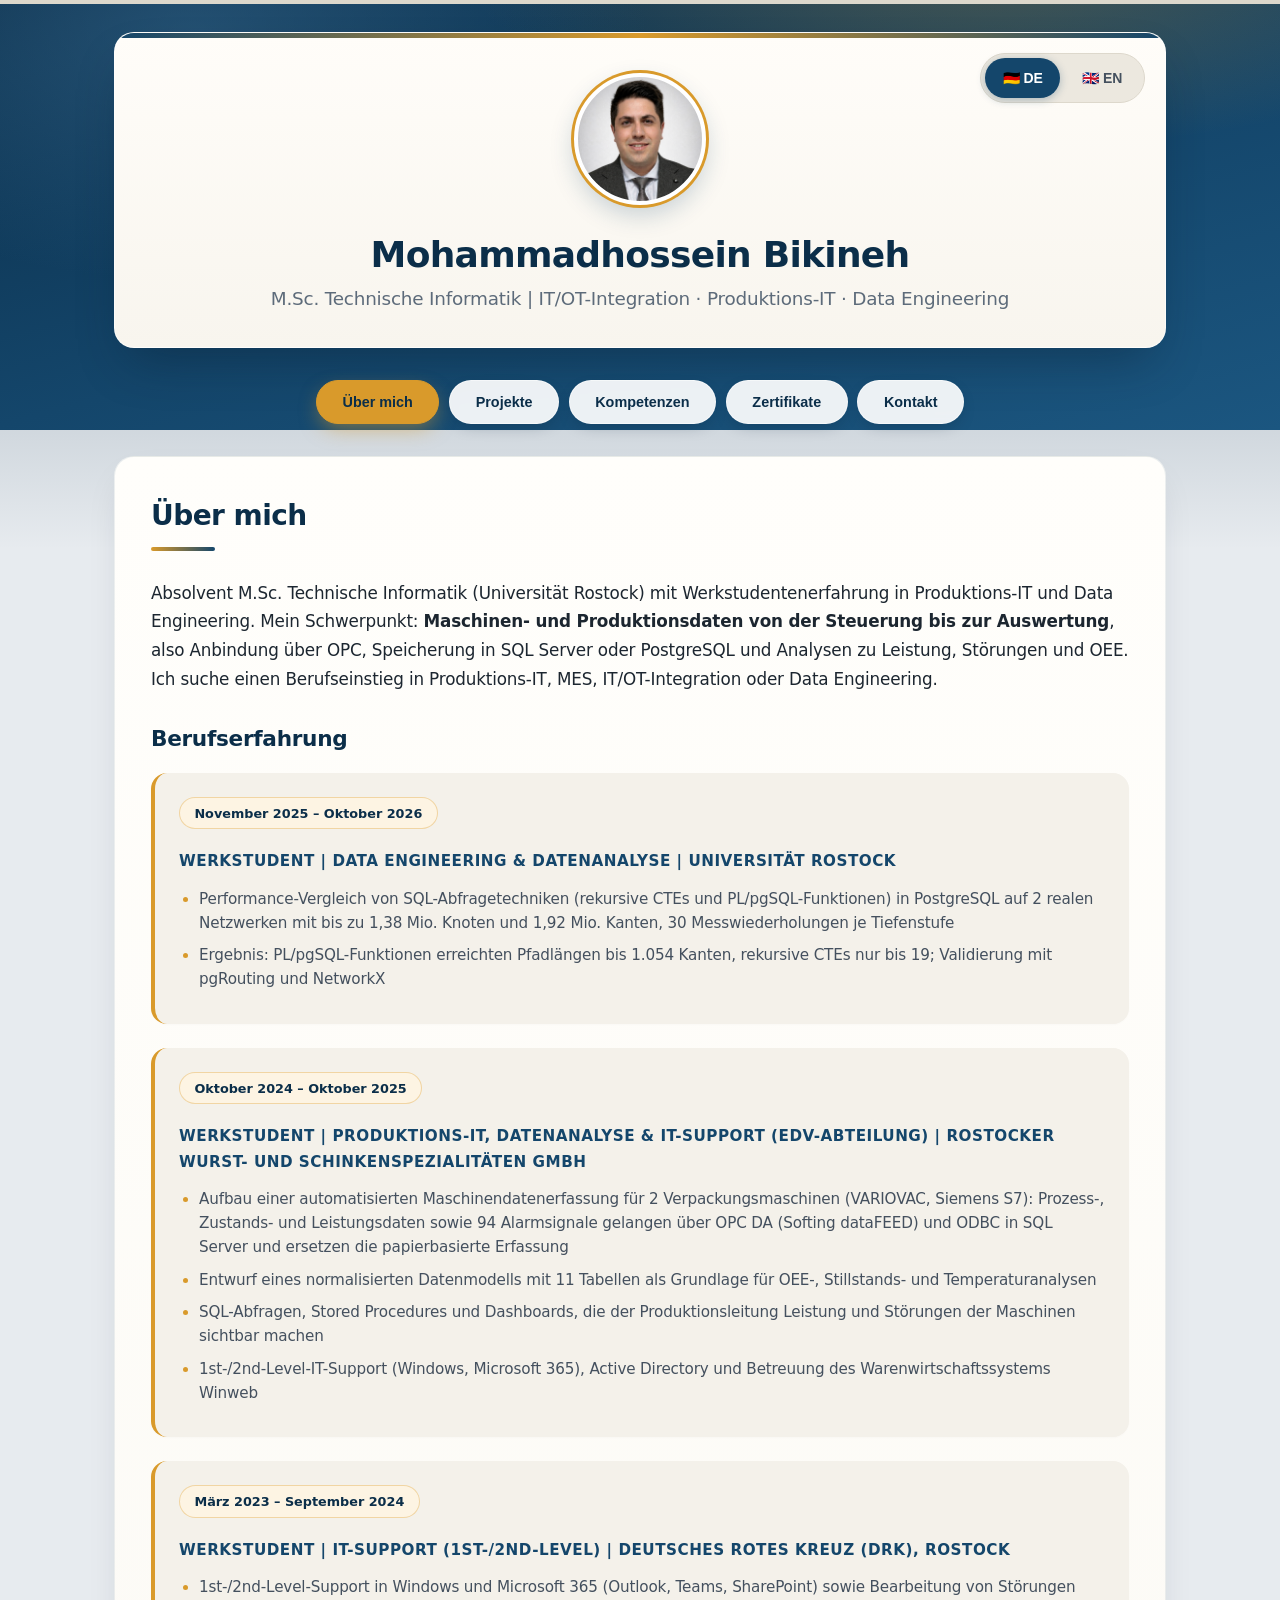
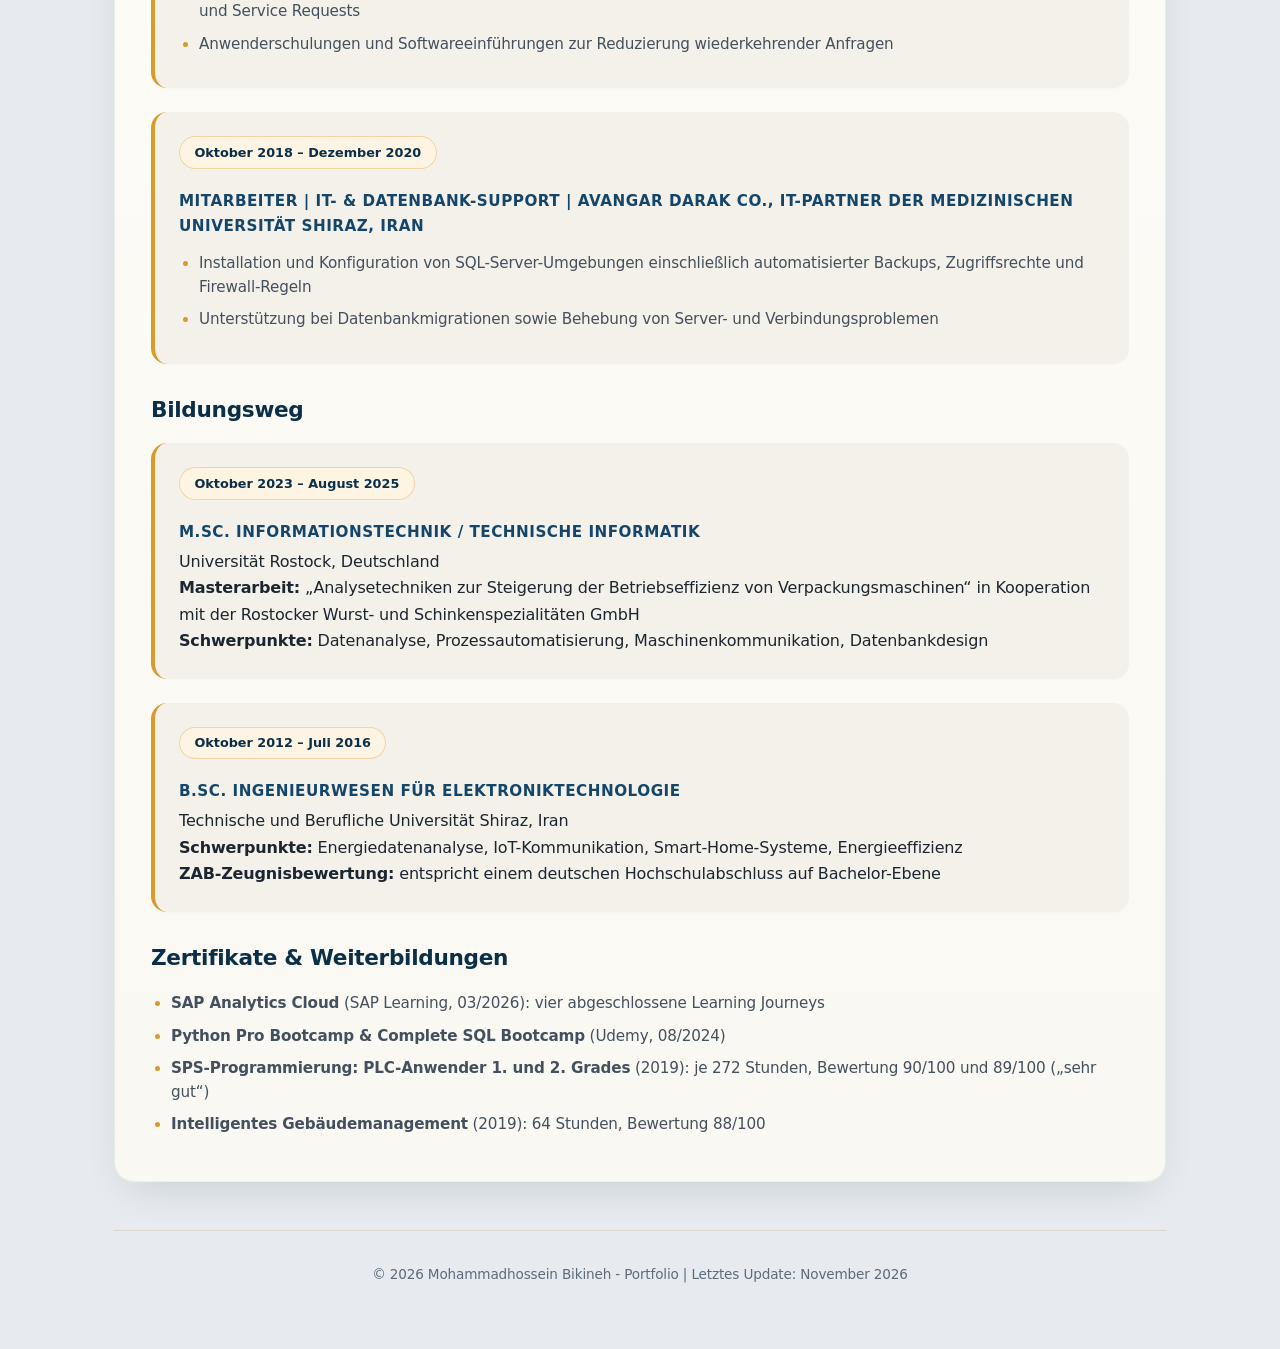
==== index.html @ f6f4d641 "Portfolio aktualisiert: an Lebenslauf und Zeugnisse angeglichen - Berufserfahrung: Werkstudent-Titel" ====
<!DOCTYPE html>
<html lang="de">
<head>
    <meta charset="UTF-8">
    <meta name="viewport" content="width=device-width, initial-scale=1.0">
    <meta name="description" content="Portfolio von Mohammadhossein Bikineh: M.Sc. Technische Informatik, IT/OT-Integration, Produktions-IT und Data Engineering">
    <title>Mohammadhossein Bikineh - Portfolio</title>
    <link rel="icon" type="image/x-icon" href="data:image/svg+xml,<svg xmlns='http://www.w3.org/2000/svg' viewBox='0 0 100 100'><text y='.9em' font-size='90'>💼</text></svg>">
    <link rel="stylesheet" href="style.css">
</head>
<body>
    <div class="progress-container">
        <div class="progress-bar" id="progressBar"></div>
    </div>

    <button class="scroll-to-top" onclick="scrollToTop()" aria-label="Nach oben scrollen">↑</button>

    <div class="container">
        <div id="header-placeholder"></div>

        <button class="menu-toggle"
            onclick="toggleMenu()"
            aria-expanded="false"
            aria-controls="tabsMenu">
            ☰ Menü
        </button>

        <nav class="tabs" id="tabsMenu" role="tablist">
            <button class="tab-button active" onclick="showTab('about', event)" id="tab-about" role="tab" aria-selected="true" aria-controls="about">Über mich</button>
            <button class="tab-button" onclick="showTab('projects', event)" id="tab-projects" role="tab" aria-selected="false" aria-controls="projects">Projekte</button>
            <button class="tab-button" onclick="showTab('skills', event)" id="tab-skills" role="tab" aria-selected="false" aria-controls="skills">Kompetenzen</button>
            <button class="tab-button" onclick="showTab('docku', event)" id="tab-docku" role="tab" aria-selected="false" aria-controls="docku">Zertifikate</button>
            <button class="tab-button" onclick="showTab('contact', event)" id="tab-contact" role="tab" aria-selected="false" aria-controls="contact">Kontakt</button>
        </nav>

        <main>
            <section id="about" class="tab-content active" role="tabpanel" aria-labelledby="tab-about">
                <h2 id="about-title">Über mich</h2>
                <p style="font-size: 1.05em; line-height: 1.7; margin-bottom: 25px;" id="about-intro">Absolvent M.Sc. Technische Informatik (Universität Rostock) mit Werkstudentenerfahrung in Produktions-IT und Data Engineering. Mein Schwerpunkt: <strong>Maschinen- und Produktionsdaten von der Steuerung bis zur Auswertung</strong>, also Anbindung über OPC, Speicherung in SQL Server oder PostgreSQL und Analysen zu Leistung, Störungen und OEE. Ich suche einen Berufseinstieg in Produktions-IT, MES, IT/OT-Integration oder Data Engineering.</p>

                <h3 id="exp-title">Berufserfahrung</h3>
                <div class="experience-item">
                    <div class="date" id="job1-date">November 2025 – Oktober 2026</div>
                    <div class="company" id="job1-title">Werkstudent | Data Engineering & Datenanalyse | Universität Rostock</div>
                    <ul id="job1-list"><li>Performance-Vergleich von SQL-Abfragetechniken (rekursive CTEs und PL/pgSQL-Funktionen) in PostgreSQL auf 2 realen Netzwerken mit bis zu 1,38 Mio. Knoten und 1,92 Mio. Kanten, 30 Messwiederholungen je Tiefenstufe</li><li>Ergebnis: PL/pgSQL-Funktionen erreichten Pfadlängen bis 1.054 Kanten, rekursive CTEs nur bis 19; Validierung mit pgRouting und NetworkX</li></ul>
                </div>
                <div class="experience-item">
                    <div class="date" id="job2-date">Oktober 2024 – Oktober 2025</div>
                    <div class="company" id="job2-title">Werkstudent | Produktions-IT, Datenanalyse & IT-Support (EDV-Abteilung) | Rostocker Wurst- und Schinkenspezialitäten GmbH</div>
                    <ul id="job2-list"><li>Aufbau einer automatisierten Maschinendatenerfassung für 2 Verpackungsmaschinen (VARIOVAC, Siemens S7): Prozess-, Zustands- und Leistungsdaten sowie 94 Alarmsignale gelangen über OPC DA (Softing dataFEED) und ODBC in SQL Server und ersetzen die papierbasierte Erfassung</li><li>Entwurf eines normalisierten Datenmodells mit 11 Tabellen als Grundlage für OEE-, Stillstands- und Temperaturanalysen</li><li>SQL-Abfragen, Stored Procedures und Dashboards, die der Produktionsleitung Leistung und Störungen der Maschinen sichtbar machen</li><li>1st-/2nd-Level-IT-Support (Windows, Microsoft 365), Active Directory und Betreuung des Warenwirtschaftssystems Winweb</li></ul>
                </div>
                <div class="experience-item">
                    <div class="date" id="job3-date">März 2023 – September 2024</div>
                    <div class="company" id="job3-title">Werkstudent | IT-Support (1st-/2nd-Level) | Deutsches Rotes Kreuz (DRK), Rostock</div>
                    <ul id="job3-list"><li>1st-/2nd-Level-Support in Windows und Microsoft 365 (Outlook, Teams, SharePoint) sowie Bearbeitung von Störungen und Service Requests</li><li>Anwenderschulungen und Softwareeinführungen zur Reduzierung wiederkehrender Anfragen</li></ul>
                </div>
                <div class="experience-item">
                    <div class="date" id="job4-date">Oktober 2018 – Dezember 2020</div>
                    <div class="company" id="job4-title">Mitarbeiter | IT- & Datenbank-Support | Avangar Darak Co., IT-Partner der Medizinischen Universität Shiraz, Iran</div>
                    <ul id="job4-list"><li>Installation und Konfiguration von SQL-Server-Umgebungen einschließlich automatisierter Backups, Zugriffsrechte und Firewall-Regeln</li><li>Unterstützung bei Datenbankmigrationen sowie Behebung von Server- und Verbindungsproblemen</li></ul>
                </div>

                <h3 id="edu-title">Bildungsweg</h3>
                <div class="education-item">
                    <div class="date" id="edu1-date">Oktober 2023 – August 2025</div>
                    <div class="company" id="edu1-title">M.Sc. Informationstechnik / Technische Informatik</div>
                    <p id="edu1-location">Universität Rostock, Deutschland</p>
                    <p id="edu1-focus"><strong>Masterarbeit:</strong> „Analysetechniken zur Steigerung der Betriebseffizienz von Verpackungsmaschinen“ in Kooperation mit der Rostocker Wurst- und Schinkenspezialitäten GmbH<br><strong>Schwerpunkte:</strong> Datenanalyse, Prozessautomatisierung, Maschinenkommunikation, Datenbankdesign</p>
                </div>
                <div class="education-item">
                    <div class="date" id="edu2-date">Oktober 2012 – Juli 2016</div>
                    <div class="company" id="edu2-title">B.Sc. Ingenieurwesen für Elektroniktechnologie</div>
                    <p id="edu2-location">Technische und Berufliche Universität Shiraz, Iran</p>
                    <p id="edu2-focus"><strong>Schwerpunkte:</strong> Energiedatenanalyse, IoT-Kommunikation, Smart-Home-Systeme, Energieeffizienz<br><strong>ZAB-Zeugnisbewertung:</strong> entspricht einem deutschen Hochschulabschluss auf Bachelor-Ebene</p>
                </div>

                <h3 id="cert-title">Zertifikate & Weiterbildungen</h3>
                <ul id="cert-list"><li><strong>SAP Analytics Cloud</strong> (SAP Learning, 03/2026): vier abgeschlossene Learning Journeys</li><li><strong>Python Pro Bootcamp & Complete SQL Bootcamp</strong> (Udemy, 08/2024)</li><li><strong>SPS-Programmierung: PLC-Anwender 1. und 2. Grades</strong> (2019): je 272 Stunden, Bewertung 90/100 und 89/100 („sehr gut“)</li><li><strong>Intelligentes Gebäudemanagement</strong> (2019): 64 Stunden, Bewertung 88/100</li></ul>
            </section>

            <section id="projects" class="tab-content" role="tabpanel" aria-labelledby="tab-projects">
                <h2 id="projects-title">Projekte</h2>

                <div class="project-card">
                    <h3 id="proj1-title">Masterarbeit: Analyse-Software für Verpackungsmaschinen</h3>
                    <p id="proj1-partner"><strong>Kooperationspartner:</strong> Rostocker Wurst- und Schinkenspezialitäten GmbH</p>
                    <p style="margin-top: 15px;" id="proj1-desc">Durchgängige Lösung von der Maschine bis zur Auswertung: Maschinendaten aus Siemens-S7-Steuerungen werden automatisch erfasst, gespeichert und in einer Webanwendung ausgewertet.</p>
                    <ul style="margin-top: 15px;" id="proj1-list"><li>Erfassung von 2 Verpackungsmaschinen über OPC DA (Softing dataFEED OPC Suite) und ODBC in SQL Server; Datenmodell mit 11 Tabellen</li><li>Webanwendung (ASP.NET Core, Entity Framework Core) mit 9 Auswertungsansichten für Leistung, Temperatur, Alarme, Zustände, Störungen und Planung; im Werk produktiv genutzt</li><li>Leistungsermittlung aus SPS-Zählerständen und Häufigkeitsanalyse der Alarm- und Störungsmeldungen</li><li>Stückweise Regression der Temperaturverläufe und Fehlerwahrscheinlichkeitsmodell mit 5 Einflussfaktoren; daraus 4 Empfehlungen, u. a. Migration von OPC DA auf OPC UA</li><li>Technologien: Siemens S7, OPC DA, ODBC, SQL Server, C#, ASP.NET Core, Docker</li></ul>
                    <a href="https://drive.google.com/file/d/1zPazGEJl9pyEbR-EI68I0HswA4bzsf3S/view?usp=sharing" target="_blank" rel="noopener" class="project-link" id="proj1-link">📄 Masterarbeit ansehen</a>
                    <a href="https://github.com/Bikineh-Projekts/Maschinen" target="_blank" rel="noopener" class="project-link" id="proj1-link2">💻 GitHub Repository</a>
                    <a href="https://maschinen.onrender.com" target="_blank" rel="noopener" class="project-link" id="proj1-link3">🌐 Live Demo</a>
                </div>

                <div class="project-card">
                    <h3 id="proj-market-title">Market Data Pipeline & Dashboard</h3>
                    <p style="margin-top: 10px;" id="proj-market-desc">Automatisierte Datenpipeline für Finanzmarktdaten: von drei REST-APIs über PostgreSQL bis zu Dashboard und Power BI, mit Tests und geplanten Läufen.</p>
                    <ul style="margin-top: 15px;" id="proj-market-list"><li>Python-ETL für 3 REST-APIs (Finnhub, Alpha Vantage, Twelve Data): Kurse, Fundamentaldaten und 4 technische Indikatoren</li><li>PostgreSQL mit DIM-/FACT-/LOG-Datenmodell, idempotenten Upserts und 17 BI-Views; Power-BI-Measures (DAX)</li><li>Automatisierung mit GitHub Actions: ETL alle 30 Minuten während der US-Handelszeit plus nächtlicher Volllauf, wöchentliches Backup, monatliche Wartung</li><li>CI mit automatisierten Tests (pytest); Web-Dashboard mit Pipeline-Monitoring, Bereitstellung mit Docker</li><li>Technologien: Python, PostgreSQL, SQL, REST-APIs, GitHub Actions, Docker, Power BI</li></ul>
                    <a href="https://github.com/Bikineh-Projekts/market_pipeline-Aktiv" target="_blank" rel="noopener" class="project-link" id="proj-market-github">💻 GitHub Repository</a>
                </div>

                <div class="project-card">
                    <h3 id="proj-graph-title">Shortest-Path-Analyse in Graphen (PostgreSQL)</h3>
                    <p id="proj-graph-desc">Vergleich von SQL-Ansätzen für kürzeste Pfade in großen realen Netzwerken, mit Fokus auf Performance und Skalierbarkeit.</p>
                    <ul style="margin-top: 15px;" id="proj-graph-list"><li>Datensätze: Gnutella-P2P-Netz (6.301 Knoten, 20.777 Kanten) und Straßennetz Texas (1,38 Mio. Knoten, 1,92 Mio. Kanten)</li><li>BFS, DFS und Bidirectional BFS als rekursive CTEs und als PL/pgSQL-Funktionen, 30 Messwiederholungen je Tiefenstufe</li><li>Ergebnis: CTEs sind bei Pfaden unter 5 Kanten schneller, PL/pgSQL-Funktionen skalieren bis 1.054 Kanten, CTEs nur bis 19</li><li>Optimierung durch Indexierung, Adjazenzlisten und PostgreSQL-Konfiguration; Validierung mit pgRouting und NetworkX</li></ul>
                    <a href="https://drive.google.com/file/d/1un1coiAS_82-Wfou5ntCf7Vi5YGE7xXF/view?usp=sharing" target="_blank" rel="noopener" class="project-link" id="proj-graph-link1">📄 Projektbericht ansehen</a>
                    <a href="https://github.com/Bikineh-Projekts/graphsql" target="_blank" rel="noopener" class="project-link" id="proj-graph-link2">💻 GitHub Repository</a>
                </div>

                <div class="project-card">
                    <h3 id="proj4-title">Microsoft 365, Azure & DevOps</h3>
                    <p id="proj4-desc">Administration einer Microsoft-365-Testumgebung (Business Standard, Entra ID P1) sowie CI/CD-Pipeline für eine .NET-Anwendung auf Microsoft Azure.</p>
                    <ul style="margin-top: 15px;" id="proj4-list"><li>Benutzeranlage, Lizenzverwaltung und Rollenkonzept (Least Privilege) in Microsoft 365</li><li>Multi-Faktor-Authentifizierung, Kontosperrung und Offboarding-Prozesse</li><li>Exchange Online: freigegebene Postfächer, Gruppen, Abwesenheitsnotizen und Weiterleitungen</li><li>CI/CD mit Azure DevOps, Docker und Azure Container Apps für das .NET-Projekt „Maschinen“</li></ul>
                    <a href="https://drive.google.com/file/d/1ILyAC1vKqlSgPbrPonMSdryeAYAclz9P/view?usp=drive_open" target="_blank" rel="noopener" class="project-link">📄 Modul 1: Sicherheit & MFA (PDF)</a>
                    <a href="https://drive.google.com/file/d/1n_89GwKypf6qHycb_MNFIdBsYJHRN5VA/view" target="_blank" rel="noopener" class="project-link">📄 Modul 2: Benutzeranlage & Kennwortreset (PDF)</a>
                    <a href="https://drive.google.com/file/d/194wrOJuB2_FyaYvn5F35luBUvE0mfZZ6/view" target="_blank" rel="noopener" class="project-link">📄 Modul 3: Benutzer- & Lizenzverwaltung (PDF)</a>
                    <a href="https://drive.google.com/file/d/1Fk78nUW6ehT1Qo3F62R-lHHo4fKTVamd/view" target="_blank" rel="noopener" class="project-link">📄 Modul 4: Exchange Online (PDF)</a>
                    <a href="https://drive.google.com/file/d/1ZKMVS3x_FH0HAXA49upNzpz1xIlKl5Gu/view" target="_blank" rel="noopener" class="project-link">📄 Modul 5: DevOps-Projektdokumentation (PDF)</a>
                </div>

                <div class="cta-section">
                    <h3 style="color: white; margin-bottom: 15px;" id="more-projects">Weitere Unterlagen auf Anfrage</h3>
                    <p id="more-projects-desc">Gerne stelle ich Ihnen detaillierte Projektdokumentationen und Code-Beispiele zur Verfügung.</p>
                </div>
            </section>

            <section id="skills" class="tab-content" role="tabpanel" aria-labelledby="tab-skills">
                <h2 id="skills-title">Technische Kompetenzen</h2>

                <div class="skills-grid">
                    <div class="skill-category">
                        <h4 id="skills-ot">🏭 Maschinenanbindung (OT)</h4>
                        <ul id="skills-ot-list"><li>Siemens S7</li><li>OPC DA (OPC UA: Grundlagen)</li><li>Softing dataFEED OPC Suite</li><li>ODBC</li><li>Maschinen- und Betriebsdatenerfassung (MDE/BDE)</li><li>SPS-Programmierung, TIA Portal (Grundlagen)</li></ul>
                    </div>
                    <div class="skill-category">
                        <h4 id="skills-db">🗄️ Datenbanken & Daten</h4>
                        <ul id="skills-db-list"><li>SQL Server (T-SQL, Stored Procedures, SSDT)</li><li>PostgreSQL (PL/pgSQL, Indexierung)</li><li>Relationale Datenmodellierung (DIM/FACT/LOG)</li><li>Python (pandas), ETL</li><li>Dashboards, Power BI, OEE-Analyse</li></ul>
                    </div>
                    <div class="skill-category">
                        <h4 id="skills-dev">💻 Entwicklung & DevOps</h4>
                        <ul id="skills-dev-list"><li>C#, ASP.NET Core MVC (.NET 8)</li><li>Entity Framework Core</li><li>Docker</li><li>Git, GitHub Actions</li><li>Azure DevOps (Grundlagen)</li></ul>
                    </div>
                    <div class="skill-category">
                        <h4 id="skills-it">🖥️ IT-Betrieb</h4>
                        <ul id="skills-it-list"><li>Windows 10/11</li><li>Active Directory</li><li>Microsoft 365, Entra ID, Exchange Online</li><li>ERP-Betreuung (Winweb)</li><li>1st-/2nd-Level-Support</li></ul>
                    </div>
                </div>

                <h3 style="margin-top: 40px;" id="lang-skills">Sprachkenntnisse</h3>
                <div class="skills-grid">
                    <div class="skill-category">
                        <h4 id="lang-de-title">🇩🇪 Deutsch</h4>
                        <p id="lang-de-level">Verhandlungssicher (C1)</p>
                    </div>
                    <div class="skill-category">
                        <h4 id="lang-en-title">🇬🇧 Englisch</h4>
                        <p id="lang-en-level">Gute Kenntnisse (B2)</p>
                    </div>
                    <div class="skill-category">
                        <h4 id="lang-fa-title">🌐 Persisch</h4>
                        <p id="lang-fa-level">Muttersprache</p>
                    </div>
                </div>
            </section>

            <section id="docku" class="tab-content" role="tabpanel" aria-labelledby="tab-docku">
                <h2 id="docku-title">
                    Berufliche Nachweise & Abschlussdokumente / 
                    Certificates & Academic Records
                </h2>

                <p class="certificate-desc" style="margin-bottom: 25px;">
                    Diese Sammlung umfasst meine offiziellen akademischen Abschlussunterlagen sowie 
                    qualifizierte berufliche Nachweise. Sie dokumentieren sowohl den erfolgreichen Abschluss 
                    meines Masterstudiums als auch meine praktische Erfahrung und Leistungsfähigkeit 
                    in früheren beruflichen Tätigkeiten.
                    <br><br>
                    This collection includes my official academic degree documents and certified employment records. 
                    They demonstrate the successful completion of my Master's program as well as my practical 
                    experience and performance in previous professional roles.
                </p>

                <div class="project-card">
                    <h3 class="certificate-title">
                        Masterabschluss – Universität Rostock /
                        Master's Degree – University of Rostock
                    </h3>

                    <p class="certificate-text" style="margin-top: 15px;">
                        Der Masterabschluss in Technischer Informatik bestätigt meine wissenschaftliche Qualifikation 
                        sowie fundierte Kenntnisse in den Bereichen Informationstechnik, Datenanalyse, 
                        Prozessoptimierung, Automatisierung und Softwareentwicklung.
                        <br><br>
                        The Master's degree in Technical Informatics certifies my academic qualification and 
                        advanced expertise in information technology, data analysis, process optimization, 
                        automation, and software development.
                    </p>

                    <a href="#entfernt"
                       target="_blank"
                       class="project-link"
                       id="cert-all">
                       📑 Alle Dokumente ansehen / View All Documents
                    </a>
                </div>
            </section>

            <section id="contact" class="tab-content" role="tabpanel" aria-labelledby="tab-contact">
                <h2 id="contact-title">Kontakt aufnehmen</h2>
                <p style="font-size: 1.1em; margin-bottom: 25px;" id="contact-intro">Ich freue mich über Ihre Nachricht, ob zu einer offenen Stelle, einem Projekt oder einfach zum Austausch.</p>

                <div class="cta-section">
                    <h3 style="color: white; margin-bottom: 20px;" id="contact-cta">Lassen Sie uns sprechen</h3>
                    <p style="margin-bottom: 20px;" id="contact-cta-desc">Ich bringe praktische Erfahrung mit Maschinendaten, Datenbanken und IT-Support mit und kann sofort starten.</p>
                    <a href="tel:+4915752457684" class="cta-button" id="contact-phone">📞 Anrufen</a>
                    <a href="mailto:bikineh.work@gmail.com" class="cta-button" id="contact-email">✉️ E-Mail schreiben</a>
                    <a href="https://www.linkedin.com/in/bikineh" target="_blank" rel="noopener" class="cta-button">💼 LinkedIn</a>
                    <a href="https://github.com/Bikineh-Projekts" target="_blank" rel="noopener" class="cta-button">💻 GitHub</a>
                </div>

                <div class="info-box">
                    <h3 id="avail-title">Standort & Verfügbarkeit</h3>
                    <p id="avail-location"><strong>📍 Standort:</strong> Rostock, Deutschland</p>
                    <p id="avail-status"><strong>✓ Mobilität:</strong> Deutschlandweit umzugsbereit, Remote/Hybrid möglich</p>
                    <p id="avail-ready"><strong>💼 Verfügbarkeit:</strong> Ab sofort</p>
                    <p style="margin-top: 15px;" id="avail-interests"><strong>Interessen:</strong> Fußball, Schwimmen, kontinuierliche Weiterbildung in IT-Themen</p>
                </div>
            </section>
        </main>

        <footer>
            <p>© 2026 Mohammadhossein Bikineh - Portfolio | Letztes Update: November 2026</p>
        </footer>
    </div>

    <script src="app.js"></script>
</body>
</html>
---- style.css ----
* {
    margin: 0;
    padding: 0;
    box-sizing: border-box;
}

:root {
    /* ---- Farbpalette: tiefes Petrol-Marine + warmes Bernstein-Gold ---- */
    --primary: #14466b;          /* Hauptfarbe: etwas wärmer & satter als vorher */
    --primary-dark: #0b2e49;
    --primary-light: #3a6e95;
    --primary-soft: #e9f0f6;     /* sehr helles Blau für Flächen & Hover */
    --accent: #d99a2b;           /* Gold, leicht abgedunkelt = besserer Kontrast */
    --accent-soft: #fdf4e3;      /* zartes Goldgelb für Highlights */
    --white: #ffffff;

    --gray-50: #f4f1ea;          /* warmes Creme statt kühlem Grau */
    --gray-100: #ece8df;
    --gray-200: #ddd8cc;
    --gray-600: #5d6b7a;         /* leicht bläulich, passt zur Palette */
    --gray-700: #44505e;
    --gray-900: #1c2630;

    --page-bg: #e7ebef;          /* getönter Seitenhintergrund (nicht mehr weiß) */

    /* ---- Schatten: weicher, mit Blaustich statt reinem Schwarz ---- */
    --shadow-sm: 0 2px 8px rgba(20, 70, 107, 0.06), 0 1px 2px rgba(20, 70, 107, 0.04);
    --shadow-md: 0 12px 28px -8px rgba(20, 70, 107, 0.14);
    --shadow-lg: 0 24px 48px -12px rgba(20, 70, 107, 0.22);

    --radius-card: 1.25rem;
    --radius-pill: 2rem;
    --transition: all 0.25s cubic-bezier(0.4, 0, 0.2, 1);
}

html {
    scroll-behavior: smooth;
    scroll-padding-top: 1rem;
}

body {
    font-family: 'Inter', system-ui, -apple-system, 'Segoe UI', Roboto, 'Helvetica Neue', sans-serif;
    line-height: 1.65;
    color: var(--gray-900);
    background: var(--page-bg);
    font-weight: 400;
    letter-spacing: -0.01em;
    -webkit-font-smoothing: antialiased;
    position: relative;
    min-height: 100vh;
}

/* Farbiges Band oben: tiefes Navy mit goldenem Schimmer.
   Header & Tabs "schweben" darauf – die Seite wirkt sofort hochwertiger. */
body::before {
    content: '';
    position: absolute;
    top: 0;
    left: 0;
    right: 0;
    height: 430px;
    background:
        radial-gradient(900px 320px at 78% -10%, rgba(217, 154, 43, 0.28) 0%, transparent 60%),
        radial-gradient(700px 380px at 15% 8%, rgba(58, 110, 149, 0.5) 0%, transparent 65%),
        linear-gradient(165deg, var(--primary-dark) 0%, var(--primary) 55%, #1b5680 100%);
    z-index: -1;
}

/* weicher Übergang vom Navy-Band in den Seitenhintergrund */
body::after {
    content: '';
    position: absolute;
    top: 430px;
    left: 0;
    right: 0;
    height: 120px;
    background: linear-gradient(180deg, rgba(11, 46, 73, 0.10) 0%, transparent 100%);
    z-index: -1;
    pointer-events: none;
}

.container {
    max-width: 1100px; /* etwas schmaler = bessere Lesbarkeit auf Desktop */
    margin: 0 auto;
    padding: 2rem 1.5rem;
}

/* ==========================================================================
   HEADER
   ========================================================================== */
header {
    position: relative; /* wichtig: Anker für den Sprachumschalter */
    background: linear-gradient(180deg, #fffdf9 0%, #f8f5ee 100%);
    padding: 2.5rem 2rem 2rem;
    border-radius: var(--radius-card);
    box-shadow: 0 24px 50px -16px rgba(8, 32, 52, 0.45);
    text-align: center;
    margin-bottom: 2rem;
    border: 1px solid rgba(255, 255, 255, 0.6);
    overflow: hidden;
}

/* feine Goldlinie oben als Wiedererkennungsmerkmal */
header::before {
    content: '';
    position: absolute;
    top: 0;
    left: 0;
    right: 0;
    height: 5px;
    background: linear-gradient(90deg, var(--primary) 0%, var(--accent) 50%, var(--primary) 100%);
}

.header-content {
    display: flex;
    flex-direction: column;
    align-items: center;
    gap: 1.25rem;
}

/* ---- Avatar ---- */
.avatar {
    width: 132px;
    height: 132px;
    border-radius: 50%;
    overflow: hidden;
    border: 4px solid var(--white);
    /* doppelter Ring: weiß innen + Gold außen */
    box-shadow:
        0 0 0 3px var(--accent),
        0 10px 24px rgba(20, 70, 107, 0.22);
    background: var(--gray-100);
    transition: var(--transition);
}

.avatar:hover {
    transform: scale(1.03);
    box-shadow:
        0 0 0 3px var(--accent),
        0 14px 32px rgba(20, 70, 107, 0.3);
}

.avatar img {
    width: 100%;
    height: 100%;
    object-fit: cover;
    object-position: center 20%;
    display: block;
}

h1 {
    /* fluide Größe: skaliert automatisch zwischen Handy & Desktop */
    font-size: clamp(1.6rem, 4vw + 0.5rem, 2.25rem);
    font-weight: 700;
    letter-spacing: -0.02em;
    color: var(--primary-dark);
    margin: 0;
}

.subtitle {
    font-size: clamp(1rem, 1.5vw + 0.5rem, 1.15rem);
    color: var(--gray-600);
    font-weight: 500;
    letter-spacing: -0.2px;
}

/* ==========================================================================
   SPRACHUMSCHALTER
   ========================================================================== */
.language-switcher {
    position: absolute;
    top: 1.25rem;
    right: 1.25rem;
    display: flex;
    gap: 0.25rem;
    background: var(--gray-100);
    padding: 0.25rem;
    border-radius: var(--radius-pill);
    border: 1px solid var(--gray-200);
}

.lang-btn {
    padding: 0.45rem 1.1rem;
    min-height: 40px; /* Touch-Fläche */
    border: none;
    background: transparent;
    color: var(--gray-700);
    border-radius: var(--radius-pill);
    cursor: pointer;
    font-weight: 600;
    font-size: 0.875rem;
    transition: var(--transition);
}

.lang-btn:hover {
    background: var(--white);
    color: var(--primary);
}

.lang-btn.active {
    background: var(--primary);
    color: var(--white);
    box-shadow: 0 2px 8px rgba(20, 70, 107, 0.3);
}

/* ==========================================================================
   TABS
   ========================================================================== */
.tabs {
    display: flex;
    justify-content: center;
    gap: 0.6rem;
    margin-bottom: 2rem;
    flex-wrap: wrap;
}

.tab-button {
    padding: 0.8rem 1.6rem;
    min-height: 44px; /* empfohlene Mindest-Touchgröße */
    background: rgba(255, 255, 255, 0.92);
    border: 1px solid rgba(255, 255, 255, 0.5);
    border-radius: var(--radius-pill);
    cursor: pointer;
    font-weight: 600;
    font-size: 0.9rem;
    color: var(--primary-dark);
    transition: var(--transition);
    box-shadow: 0 6px 16px -6px rgba(8, 32, 52, 0.35);
    backdrop-filter: blur(4px);
}

.tab-button:hover {
    background: var(--white);
    border-color: var(--accent);
    color: var(--primary);
    transform: translateY(-2px);
    box-shadow: 0 10px 22px -6px rgba(8, 32, 52, 0.45);
}

.tab-button.active {
    background: var(--accent);
    color: var(--primary-dark);
    border-color: var(--accent);
    box-shadow: 0 8px 20px -4px rgba(217, 154, 43, 0.55);
}

.tab-content {
    display: none;
    background: linear-gradient(180deg, #fffefb 0%, #faf8f2 100%);
    padding: 2.25rem;
    border-radius: var(--radius-card);
    box-shadow: 0 16px 40px -16px rgba(8, 32, 52, 0.18);
    border: 1px solid rgba(20, 70, 107, 0.08);
    animation: fadeInUp 0.4s ease-out;
}

.tab-content.active {
    display: block;
}

@keyframes fadeInUp {
    from { opacity: 0; transform: translateY(20px); }
    to   { opacity: 1; transform: translateY(0); }
}

/* ==========================================================================
   TYPOGRAFIE
   ========================================================================== */
h2 {
    color: var(--primary-dark);
    margin-bottom: 1.75rem;
    font-size: clamp(1.4rem, 2.5vw + 0.5rem, 1.75rem);
    font-weight: 700;
    letter-spacing: -0.02em;
    position: relative;
    padding-bottom: 0.75rem;
}

h2::after {
    content: '';
    position: absolute;
    bottom: 0;
    left: 0;
    width: 64px;
    height: 4px;
    background: linear-gradient(90deg, var(--accent), var(--primary));
    border-radius: 4px;
}

h3 {
    color: var(--primary-dark);
    margin-top: 1.75rem;
    margin-bottom: 1rem;
    font-size: clamp(1.15rem, 1.5vw + 0.6rem, 1.35rem);
    font-weight: 600;
    letter-spacing: -0.3px;
}

/* ==========================================================================
   ERFAHRUNG & AUSBILDUNG
   ========================================================================== */
.experience-item, .education-item {
    margin-bottom: 1.5rem;
    padding: 1.5rem;
    background: var(--gray-50);
    border-radius: 1rem;
    border-left: 4px solid var(--accent); /* Gold statt Blau = mehr Wärme */
    transition: var(--transition);
    box-shadow: 0 1px 2px rgba(0,0,0,0.02);
}

.experience-item:hover, .education-item:hover {
    transform: translateX(6px);
    box-shadow: var(--shadow-md);
    background: var(--white);
    border-left-color: var(--primary);
}

.date {
    color: var(--primary-dark);
    font-weight: 600;
    font-size: 0.8rem;
    background: var(--accent-soft);          /* dezenter als der volle Blauton */
    border: 1px solid rgba(217, 154, 43, 0.35);
    padding: 0.3rem 0.9rem;
    border-radius: var(--radius-pill);
    display: inline-block;
    margin-bottom: 0.75rem;
    letter-spacing: 0;
}

.company {
    color: var(--primary);
    font-weight: 700;
    font-size: 0.95rem;
    margin: 0.5rem 0 0.25rem 0;
    text-transform: uppercase;
    letter-spacing: 0.5px;
}

ul {
    margin-left: 1.25rem;
    margin-top: 0.75rem;
}

li {
    margin-bottom: 0.5rem;
    color: var(--gray-700);
    font-size: 0.95rem;
    line-height: 1.6;
}

li::marker {
    color: var(--accent);
}

/* ==========================================================================
   SKILLS
   ========================================================================== */
.skills-grid {
    display: grid;
    grid-template-columns: repeat(auto-fit, minmax(250px, 1fr));
    gap: 1.25rem;
    margin-top: 1.5rem;
}

.skill-category {
    background: var(--gray-50);
    padding: 1.5rem;
    border-radius: 1rem;
    border-top: 3px solid var(--accent);
    transition: var(--transition);
}

.skill-category:hover {
    transform: translateY(-4px);
    box-shadow: var(--shadow-md);
    background: var(--white);
    border-top-color: var(--primary);
}

.skill-category h4 {
    color: var(--primary-dark);
    margin-bottom: 0.75rem;
    font-size: 1.1rem;
    font-weight: 700;
}

/* ==========================================================================
   PROJEKTE
   ========================================================================== */
.project-card {
    background: var(--gray-50);
    padding: 1.5rem;
    border-radius: 1rem;
    margin-bottom: 1.5rem;
    border: 1px solid var(--gray-200);
    transition: var(--transition);
}

.project-card:hover {
    transform: translateY(-4px);
    box-shadow: var(--shadow-lg);
    border-color: var(--primary-light);
    background: var(--white);
}

.project-link {
    display: inline-block;
    margin-top: 0.75rem;
    margin-right: 0.5rem;
    padding: 0.65rem 1.4rem;
    min-height: 40px;
    background: var(--primary);
    color: var(--white);
    text-decoration: none;
    border-radius: var(--radius-pill);
    transition: var(--transition);
    font-weight: 600;
    font-size: 0.875rem;
}

.project-link:hover {
    background: var(--primary-dark);
    transform: translateY(-2px);
    box-shadow: 0 8px 18px rgba(20, 70, 107, 0.28);
}

/* ==========================================================================
   CTA
   ========================================================================== */
.cta-section {
    background: linear-gradient(135deg, var(--primary) 0%, var(--primary-dark) 100%);
    color: var(--white);
    padding: 2.5rem 2rem;
    border-radius: var(--radius-card);
    text-align: center;
    margin-top: 2.5rem;
    box-shadow: var(--shadow-md);
    position: relative;
    overflow: hidden;
}

/* goldener Lichtschein im Hintergrund */
.cta-section::before {
    content: '';
    position: absolute;
    top: -60%;
    right: -20%;
    width: 60%;
    height: 200%;
    background: radial-gradient(circle, rgba(217, 154, 43, 0.18) 0%, transparent 70%);
    pointer-events: none;
}

.cta-button {
    display: inline-block;
    margin: 0.5rem;
    padding: 0.8rem 1.75rem;
    min-height: 44px;
    background: var(--accent);
    color: var(--primary-dark);
    text-decoration: none;
    border-radius: var(--radius-pill);
    font-weight: 700;
    transition: var(--transition);
    font-size: 0.95rem;
    box-shadow: 0 4px 12px rgba(0, 0, 0, 0.15);
}

.cta-button:hover {
    transform: translateY(-3px);
    box-shadow: 0 12px 24px rgba(0, 0, 0, 0.25);
    background: #e7ad44;
}

/* ==========================================================================
   MOBILE-MENÜ & HILFSELEMENTE
   ========================================================================== */
.menu-toggle {
    display: none;
    background: var(--primary);
    color: var(--white);
    border: none;
    padding: 0.9rem;
    min-height: 48px;
    border-radius: var(--radius-pill);
    font-size: 1rem;
    cursor: pointer;
    margin-bottom: 1rem;
    width: 100%;
    text-align: center;
    font-weight: 600;
    transition: var(--transition);
    box-shadow: var(--shadow-sm);
}

.menu-toggle:hover {
    background: var(--primary-dark);
}

.scroll-to-top {
    position: fixed;
    bottom: 1.5rem;
    right: 1.5rem;
    background: var(--primary);
    color: var(--white);
    border: 2px solid var(--white);
    border-radius: 50%;
    width: 50px;
    height: 50px;
    display: none;
    align-items: center;
    justify-content: center;
    cursor: pointer;
    font-size: 1.3rem;
    transition: var(--transition);
    z-index: 1000;
    box-shadow: var(--shadow-md);
}

.scroll-to-top:hover {
    background: var(--accent);
    color: var(--primary-dark);
    transform: translateY(-4px);
}

.progress-container {
    width: 100%;
    height: 4px;
    background: var(--gray-200);
    position: fixed;
    top: 0;
    left: 0;
    z-index: 1001;
}

.progress-bar {
    height: 4px;
    background: linear-gradient(90deg, var(--primary), var(--accent));
    width: 0%;
    transition: width 0.15s ease;
}

footer {
    text-align: center;
    padding: 2rem 1rem;
    color: var(--gray-600);
    margin-top: 3rem;
    font-size: 0.85rem;
    border-top: 1px solid var(--gray-200);
}

.info-box {
    margin-top: 2rem;
    padding: 1.5rem;
    background: var(--primary-soft);
    border-radius: 1rem;
    border: 1px solid rgba(20, 70, 107, 0.12);
    transition: var(--transition);
}

/* ==========================================================================
   RESPONSIVE – TABLET & HANDY
   ========================================================================== */
@media (max-width: 768px) {
    .container {
        padding: 1rem 0.9rem;
    }

    /* Band oben auf dem Handy etwas höher, da Header dort mehr Platz braucht */
    body::before {
        height: 480px;
    }

    body::after {
        top: 480px;
    }

    header {
        padding: 1.5rem 1.25rem;
        margin-bottom: 1.5rem;
        border-radius: 1rem;
    }

    .avatar {
        width: 104px;
        height: 104px;
    }

    /* Umschalter ins Layout holen statt absolut zu positionieren */
    .language-switcher {
        position: static;
        justify-content: center;
        margin: 0 auto 1.25rem auto;
        width: fit-content;
    }

    .tabs {
        display: none;
        flex-direction: column;
        gap: 0.6rem;
    }

    .tabs.active {
        display: flex;
    }

    .menu-toggle {
        display: block;
    }

    .tab-button {
        width: 100%;
        text-align: center;
    }

    .tab-content {
        padding: 1.4rem 1.1rem;
        border-radius: 1rem;
    }

    .experience-item:hover, .education-item:hover {
        transform: none; /* seitliches Verschieben wirkt auf Touch unruhig */
    }

    .skills-grid {
        grid-template-columns: 1fr;
        gap: 1rem;
    }

    .cta-section {
        padding: 1.75rem 1.25rem;
    }

    .cta-button {
        display: block;
        width: 100%;
        margin: 0.5rem 0;
    }

    .project-link {
        display: block;
        width: 100%;
        text-align: center;
        margin: 0.5rem 0;
    }
}

@media (max-width: 480px) {
    .container {
        padding: 0.75rem 0.65rem;
    }

    .tab-content {
        padding: 1.2rem 0.9rem;
    }

    .experience-item, .education-item, .project-card, .skill-category {
        padding: 1rem;
    }

    .scroll-to-top {
        width: 44px;
        height: 44px;
        bottom: 1rem;
        right: 1rem;
    }
}

/* ==========================================================================
   BARRIEREFREIHEIT
   ========================================================================== */
.sr-only {
    position: absolute;
    width: 1px;
    height: 1px;
    padding: 0;
    margin: -1px;
    overflow: hidden;
    clip: rect(0, 0, 0, 0);
    white-space: nowrap;
    border: 0;
}

.lang-btn:focus-visible,
.tab-button:focus-visible,
.project-link:focus-visible,
.cta-button:focus-visible,
.menu-toggle:focus-visible,
.scroll-to-top:focus-visible {
    outline: 3px solid var(--accent);
    outline-offset: 3px;
}

/* Animationen deaktivieren, wenn das System es wünscht */
@media (prefers-reduced-motion: reduce) {
    *,
    *::before,
    *::after {
        animation-duration: 0.01ms !important;
        animation-iteration-count: 1 !important;
        transition-duration: 0.01ms !important;
    }
    html {
        scroll-behavior: auto;
    }
}
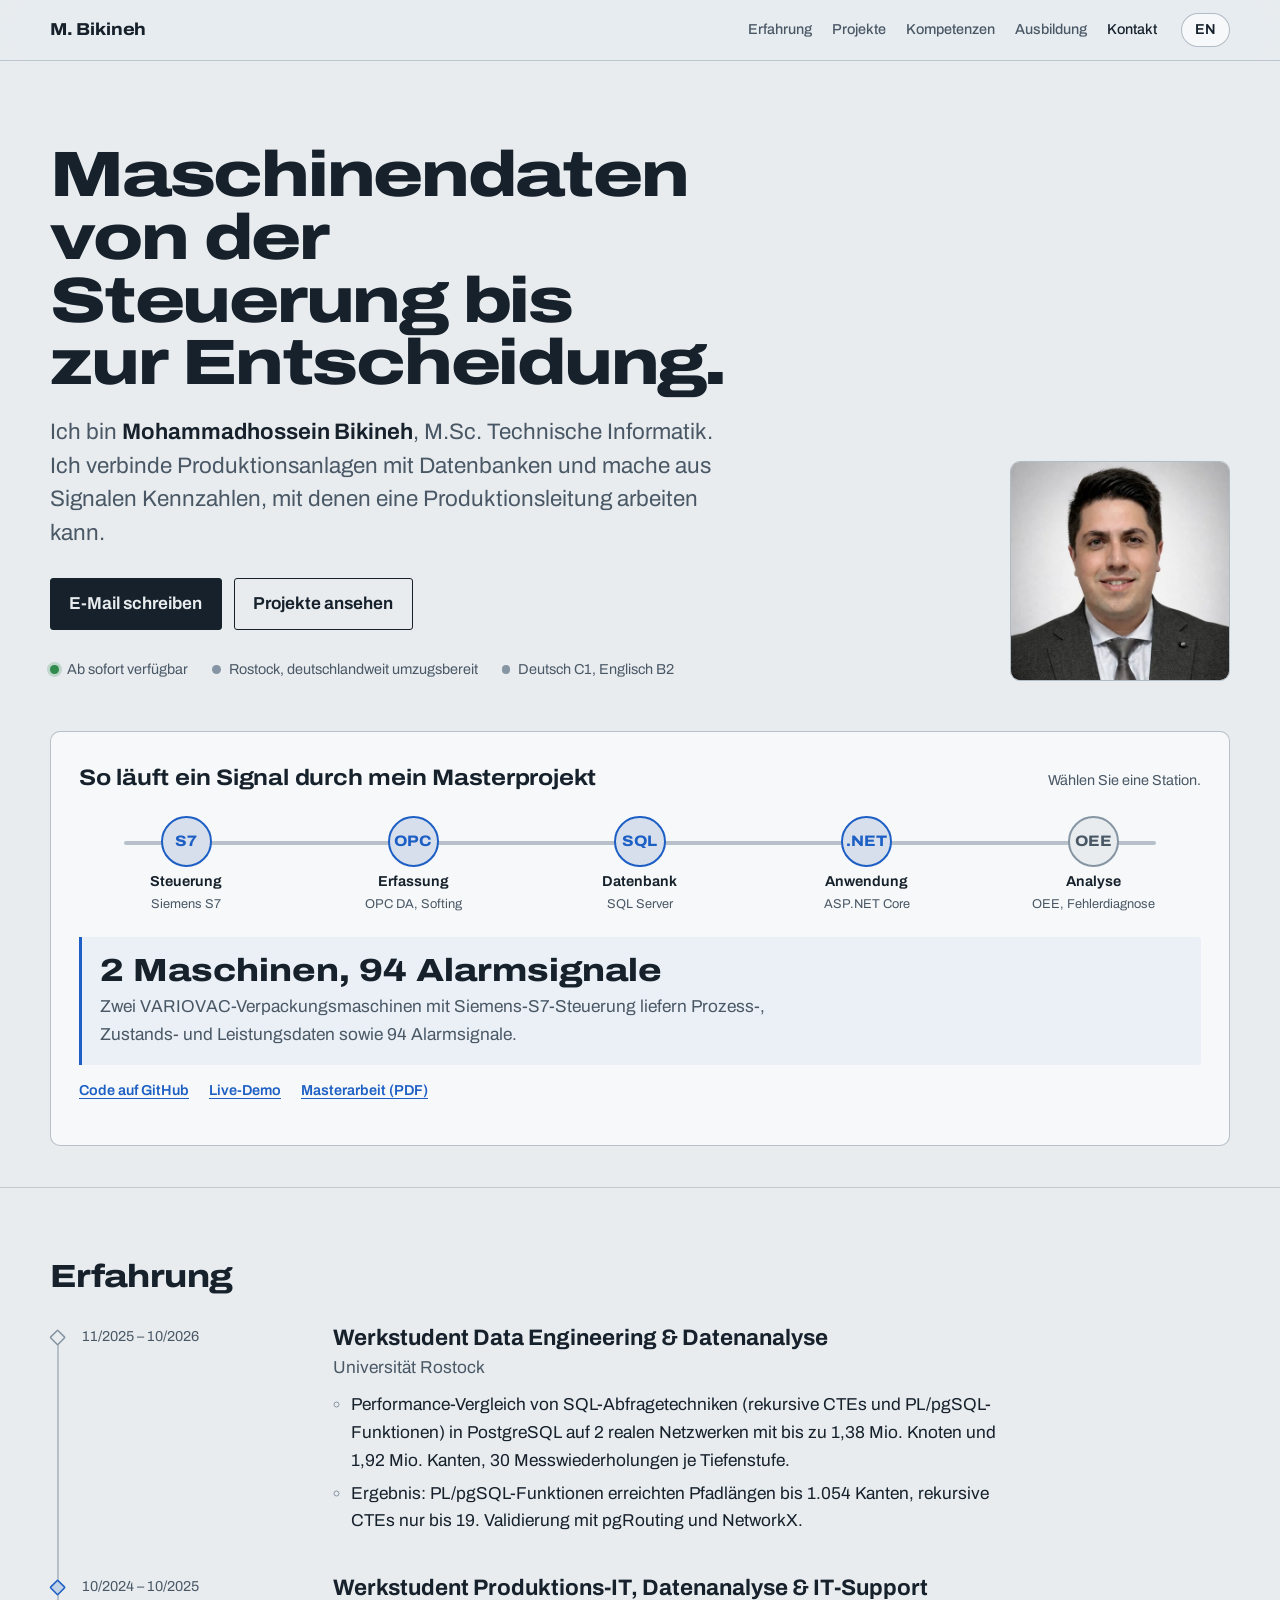
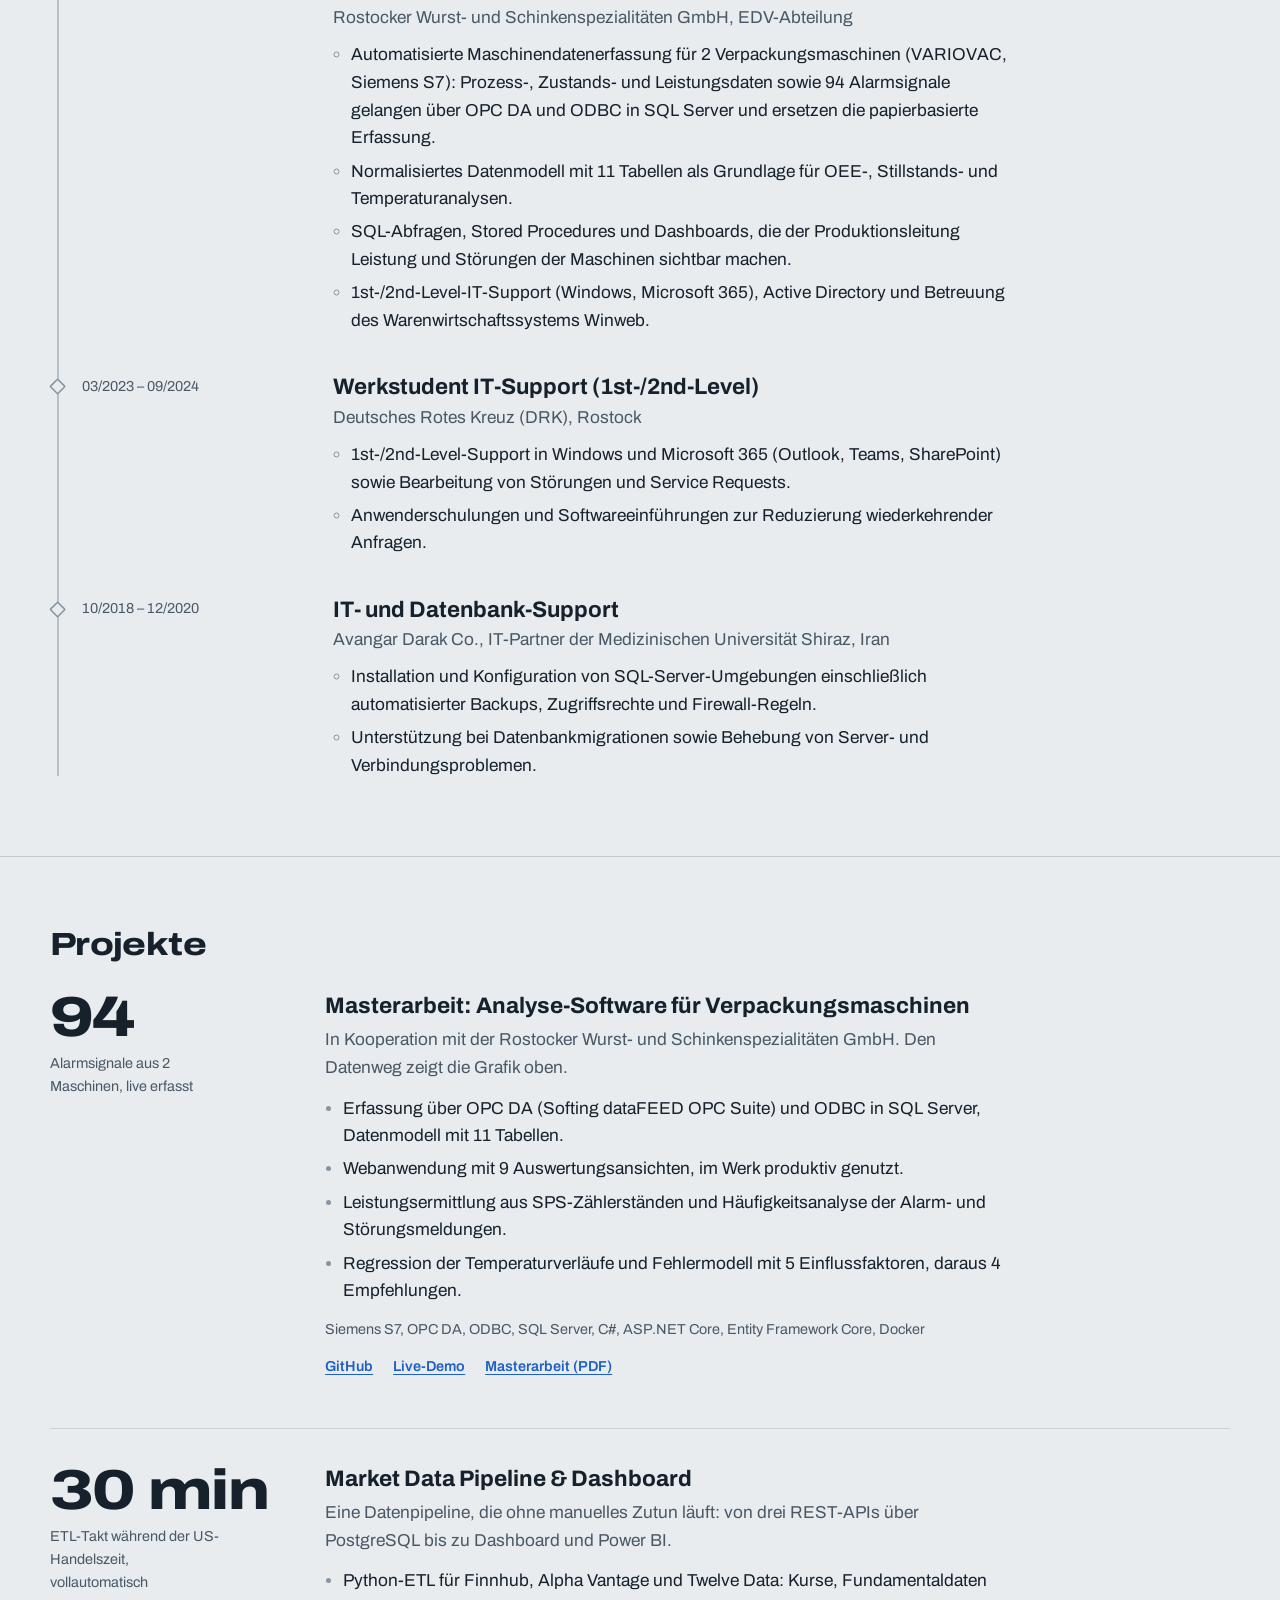
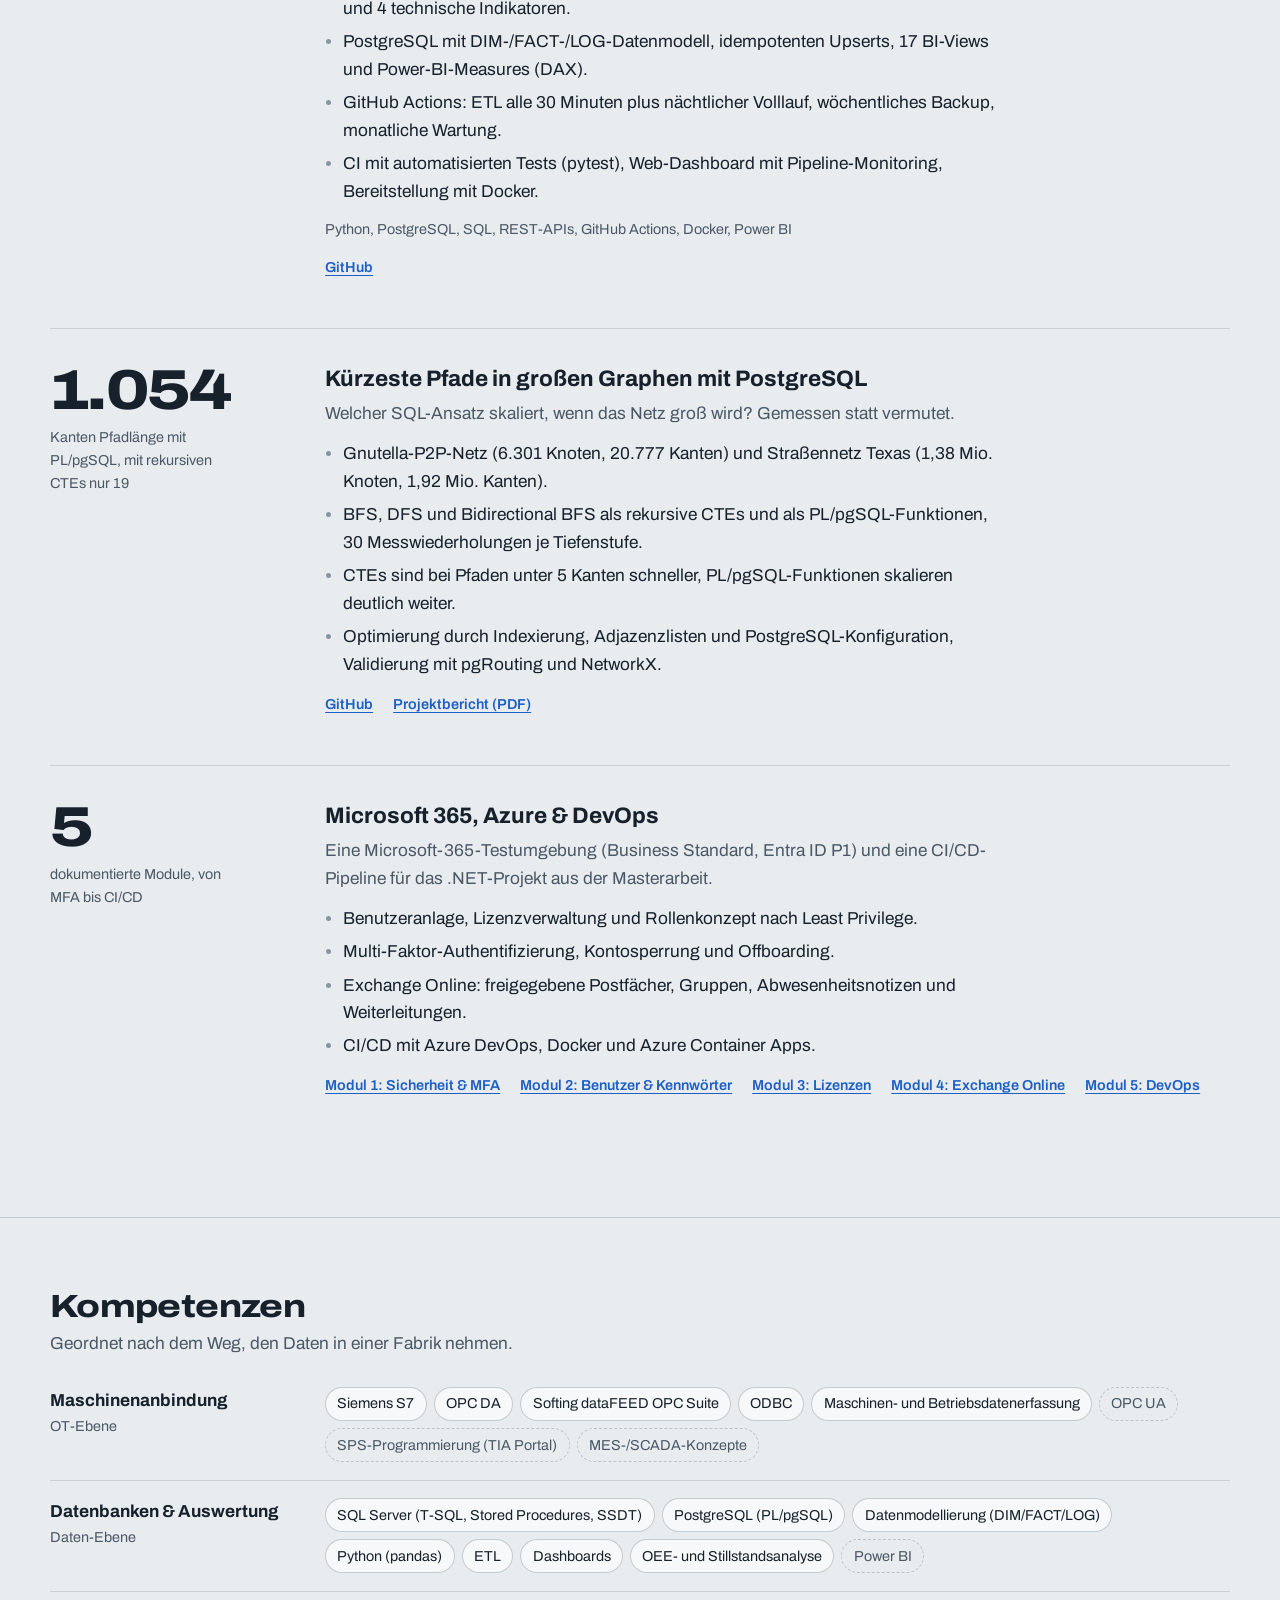
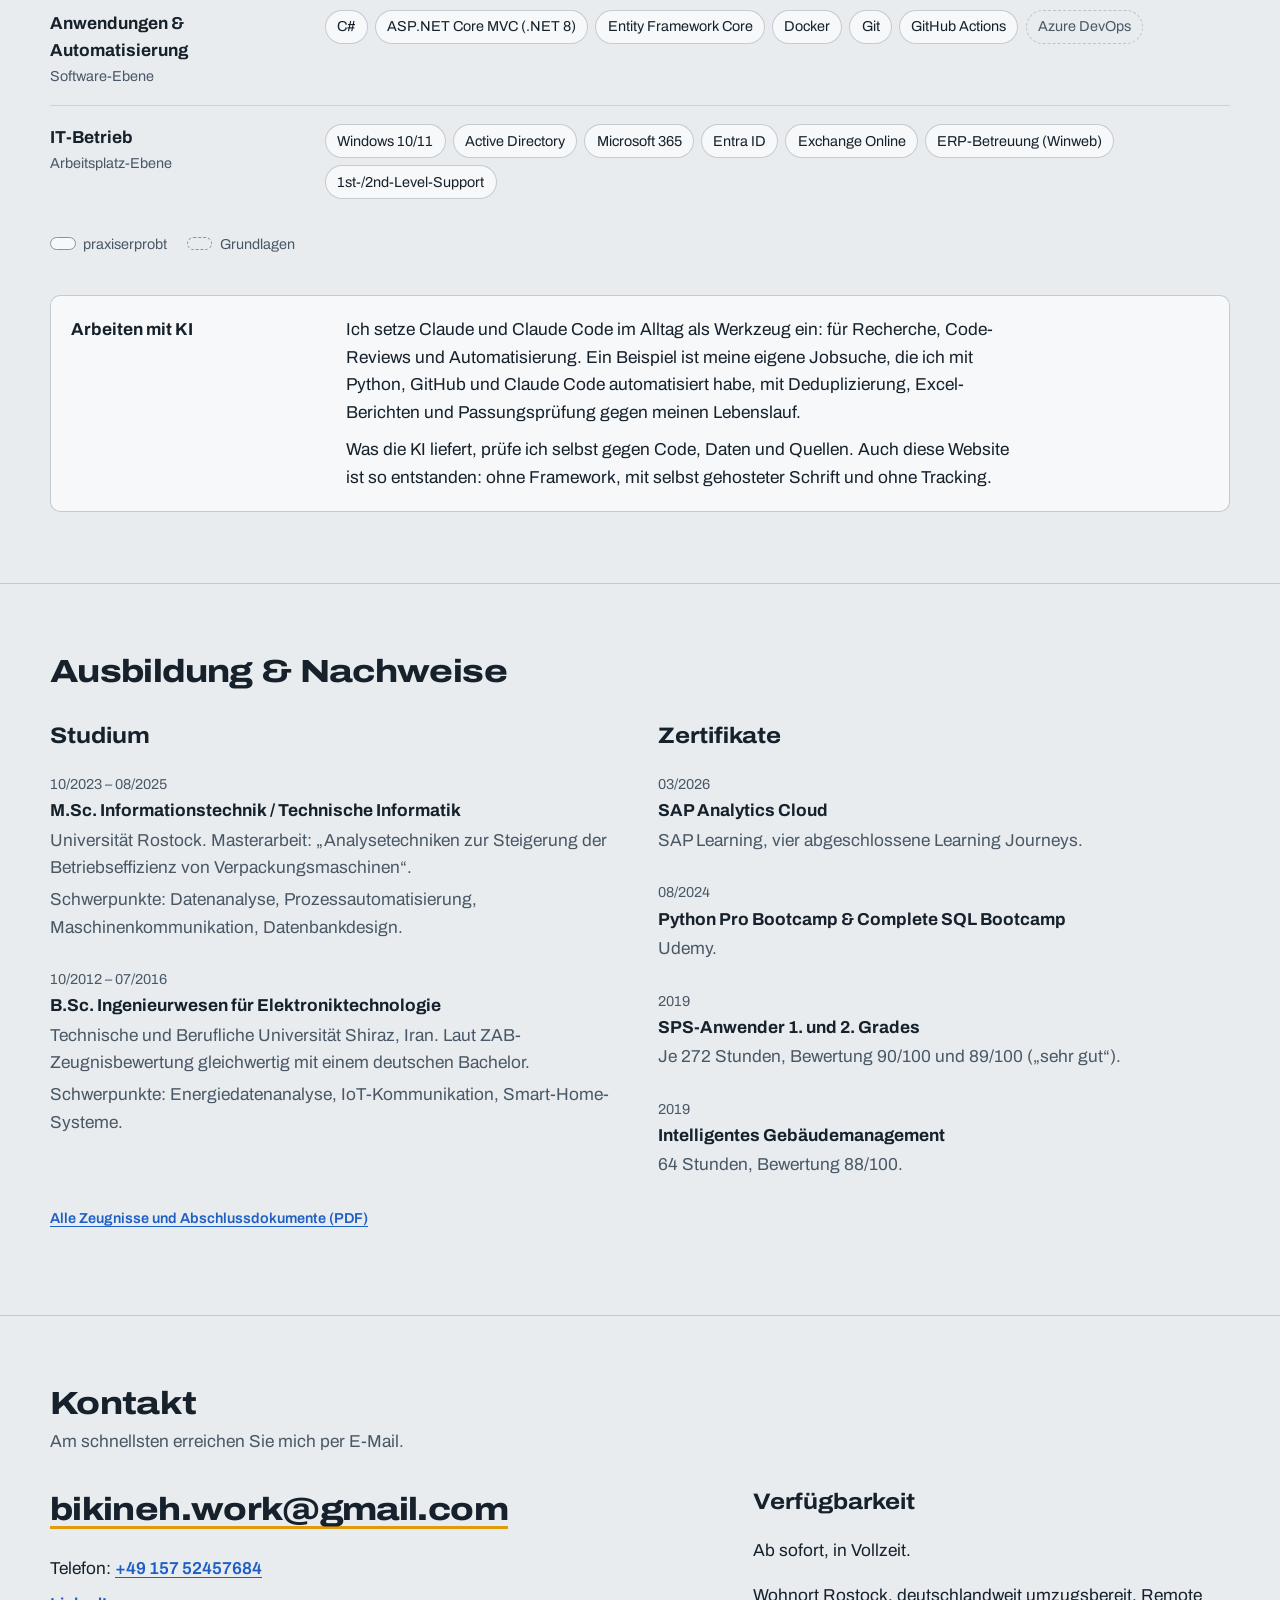
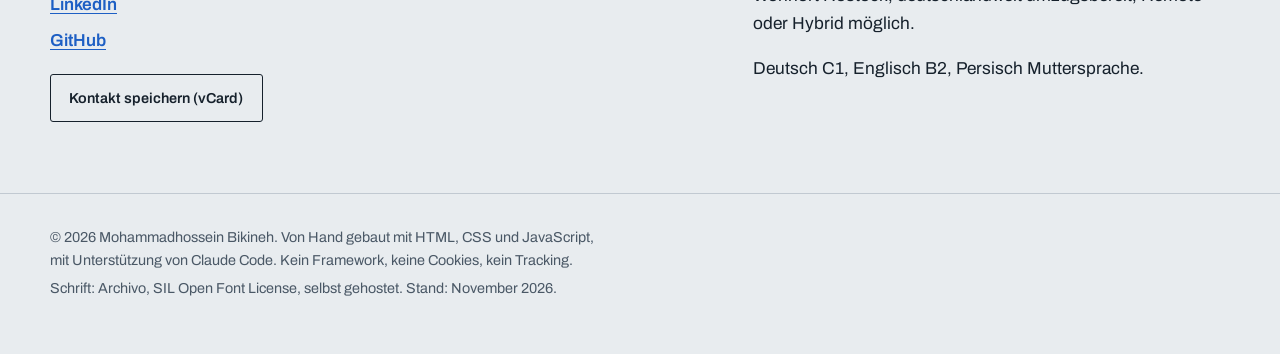
==== commit 52798567: "Portfolio neu gestaltet: Leitwarten-Konzept mit interaktivem Datenweg - eigenes Design (ISA-101-Pale" ====
--- a/index.html
+++ b/index.html
@@ -1,237 +1,310 @@
 <!DOCTYPE html>
 <html lang="de">
 <head>
-    <meta charset="UTF-8">
-    <meta name="viewport" content="width=device-width, initial-scale=1.0">
-    <meta name="description" content="Portfolio von Mohammadhossein Bikineh: M.Sc. Technische Informatik, IT/OT-Integration, Produktions-IT und Data Engineering">
-    <title>Mohammadhossein Bikineh - Portfolio</title>
-    <link rel="icon" type="image/x-icon" href="data:image/svg+xml,<svg xmlns='http://www.w3.org/2000/svg' viewBox='0 0 100 100'><text y='.9em' font-size='90'>💼</text></svg>">
-    <link rel="stylesheet" href="style.css">
+  <meta charset="utf-8">
+  <meta name="viewport" content="width=device-width, initial-scale=1">
+  <title>Mohammadhossein Bikineh | IT/OT-Integration &amp; Data Engineering</title>
+  <meta name="description" content="Portfolio von Mohammadhossein Bikineh, M.Sc. Technische Informatik: Maschinendatenerfassung mit Siemens S7 und OPC, SQL Server, PostgreSQL und Python. Rostock, deutschlandweit umzugsbereit." data-i18n-attr="content:meta-desc">
+  <link rel="canonical" href="https://bikineh-projekts.github.io/about-me/">
+  <meta name="theme-color" content="#e8ecef" media="(prefers-color-scheme: light)">
+  <meta name="theme-color" content="#131b23" media="(prefers-color-scheme: dark)">
+  <meta property="og:type" content="profile">
+  <meta property="og:title" content="Mohammadhossein Bikineh | IT/OT-Integration &amp; Data Engineering">
+  <meta property="og:description" content="Portfolio von Mohammadhossein Bikineh, M.Sc. Technische Informatik: Maschinendatenerfassung mit Siemens S7 und OPC, SQL Server, PostgreSQL und Python. Rostock, deutschlandweit umzugsbereit.">
+  <meta property="og:url" content="https://bikineh-projekts.github.io/about-me/">
+  <meta property="og:image" content="https://bikineh-projekts.github.io/about-me/assets/portrait.jpg">
+  <link rel="icon" href="assets/icon.svg" type="image/svg+xml">
+  <link rel="preload" href="assets/archivo-latin.woff2" as="font" type="font/woff2" crossorigin>
+  <link rel="stylesheet" href="assets/site.css">
+  <script type="application/ld+json">{"@context": "https://schema.org", "@type": "Person", "name": "Mohammadhossein Bikineh", "jobTitle": "IT/OT-Integration & Data Engineering", "email": "mailto:bikineh.work@gmail.com", "url": "https://bikineh-projekts.github.io/about-me/", "image": "https://bikineh-projekts.github.io/about-me/assets/portrait.jpg", "sameAs": ["https://www.linkedin.com/in/bikineh", "https://github.com/Bikineh-Projekts"], "address": {"@type": "PostalAddress", "addressLocality": "Rostock", "addressCountry": "DE"}, "alumniOf": {"@type": "CollegeOrUniversity", "name": "Universität Rostock"}, "knowsLanguage": ["de", "en", "fa"], "knowsAbout": ["Siemens S7", "OPC", "SQL Server", "PostgreSQL", "Python", "ETL", "MES", "OEE", "C#", "ASP.NET Core"]}</script>
 </head>
 <body>
-    <div class="progress-container">
-        <div class="progress-bar" id="progressBar"></div>
+  <a class="skip" href="#main" data-i18n="skip">Zum Inhalt springen</a>
+
+  <header class="bar">
+    <div class="wrap">
+      <a class="brand" href="#top">M. Bikineh</a>
+      <nav class="nav" aria-label="Hauptnavigation">
+        <a href="#experience" data-i18n="nav-exp">Erfahrung</a>
+        <a href="#projects" data-i18n="nav-proj">Projekte</a>
+        <a href="#skills" data-i18n="nav-skills">Kompetenzen</a>
+        <a href="#education" data-i18n="nav-edu">Ausbildung</a>
+        <a href="#contact" data-i18n="nav-contact">Kontakt</a>
+      </nav>
+      <button class="lang" id="lang" type="button" aria-label="Sprache auf Englisch umstellen">EN</button>
     </div>
-
-    <button class="scroll-to-top" onclick="scrollToTop()" aria-label="Nach oben scrollen">↑</button>
-
-    <div class="container">
-        <div id="header-placeholder"></div>
-
-        <button class="menu-toggle"
-            onclick="toggleMenu()"
-            aria-expanded="false"
-            aria-controls="tabsMenu">
-            ☰ Menü
-        </button>
-
-        <nav class="tabs" id="tabsMenu" role="tablist">
-            <button class="tab-button active" onclick="showTab('about', event)" id="tab-about" role="tab" aria-selected="true" aria-controls="about">Über mich</button>
-            <button class="tab-button" onclick="showTab('projects', event)" id="tab-projects" role="tab" aria-selected="false" aria-controls="projects">Projekte</button>
-            <button class="tab-button" onclick="showTab('skills', event)" id="tab-skills" role="tab" aria-selected="false" aria-controls="skills">Kompetenzen</button>
-            <button class="tab-button" onclick="showTab('docku', event)" id="tab-docku" role="tab" aria-selected="false" aria-controls="docku">Zertifikate</button>
-            <button class="tab-button" onclick="showTab('contact', event)" id="tab-contact" role="tab" aria-selected="false" aria-controls="contact">Kontakt</button>
-        </nav>
-
-        <main>
-            <section id="about" class="tab-content active" role="tabpanel" aria-labelledby="tab-about">
-                <h2 id="about-title">Über mich</h2>
-                <p style="font-size: 1.05em; line-height: 1.7; margin-bottom: 25px;" id="about-intro">Absolvent M.Sc. Technische Informatik (Universität Rostock) mit Werkstudentenerfahrung in Produktions-IT und Data Engineering. Mein Schwerpunkt: <strong>Maschinen- und Produktionsdaten von der Steuerung bis zur Auswertung</strong>, also Anbindung über OPC, Speicherung in SQL Server oder PostgreSQL und Analysen zu Leistung, Störungen und OEE. Ich suche einen Berufseinstieg in Produktions-IT, MES, IT/OT-Integration oder Data Engineering.</p>
-
-                <h3 id="exp-title">Berufserfahrung</h3>
-                <div class="experience-item">
-                    <div class="date" id="job1-date">November 2025 – Oktober 2026</div>
-                    <div class="company" id="job1-title">Werkstudent | Data Engineering & Datenanalyse | Universität Rostock</div>
-                    <ul id="job1-list"><li>Performance-Vergleich von SQL-Abfragetechniken (rekursive CTEs und PL/pgSQL-Funktionen) in PostgreSQL auf 2 realen Netzwerken mit bis zu 1,38 Mio. Knoten und 1,92 Mio. Kanten, 30 Messwiederholungen je Tiefenstufe</li><li>Ergebnis: PL/pgSQL-Funktionen erreichten Pfadlängen bis 1.054 Kanten, rekursive CTEs nur bis 19; Validierung mit pgRouting und NetworkX</li></ul>
-                </div>
-                <div class="experience-item">
-                    <div class="date" id="job2-date">Oktober 2024 – Oktober 2025</div>
-                    <div class="company" id="job2-title">Werkstudent | Produktions-IT, Datenanalyse & IT-Support (EDV-Abteilung) | Rostocker Wurst- und Schinkenspezialitäten GmbH</div>
-                    <ul id="job2-list"><li>Aufbau einer automatisierten Maschinendatenerfassung für 2 Verpackungsmaschinen (VARIOVAC, Siemens S7): Prozess-, Zustands- und Leistungsdaten sowie 94 Alarmsignale gelangen über OPC DA (Softing dataFEED) und ODBC in SQL Server und ersetzen die papierbasierte Erfassung</li><li>Entwurf eines normalisierten Datenmodells mit 11 Tabellen als Grundlage für OEE-, Stillstands- und Temperaturanalysen</li><li>SQL-Abfragen, Stored Procedures und Dashboards, die der Produktionsleitung Leistung und Störungen der Maschinen sichtbar machen</li><li>1st-/2nd-Level-IT-Support (Windows, Microsoft 365), Active Directory und Betreuung des Warenwirtschaftssystems Winweb</li></ul>
-                </div>
-                <div class="experience-item">
-                    <div class="date" id="job3-date">März 2023 – September 2024</div>
-                    <div class="company" id="job3-title">Werkstudent | IT-Support (1st-/2nd-Level) | Deutsches Rotes Kreuz (DRK), Rostock</div>
-                    <ul id="job3-list"><li>1st-/2nd-Level-Support in Windows und Microsoft 365 (Outlook, Teams, SharePoint) sowie Bearbeitung von Störungen und Service Requests</li><li>Anwenderschulungen und Softwareeinführungen zur Reduzierung wiederkehrender Anfragen</li></ul>
-                </div>
-                <div class="experience-item">
-                    <div class="date" id="job4-date">Oktober 2018 – Dezember 2020</div>
-                    <div class="company" id="job4-title">Mitarbeiter | IT- & Datenbank-Support | Avangar Darak Co., IT-Partner der Medizinischen Universität Shiraz, Iran</div>
-                    <ul id="job4-list"><li>Installation und Konfiguration von SQL-Server-Umgebungen einschließlich automatisierter Backups, Zugriffsrechte und Firewall-Regeln</li><li>Unterstützung bei Datenbankmigrationen sowie Behebung von Server- und Verbindungsproblemen</li></ul>
-                </div>
-
-                <h3 id="edu-title">Bildungsweg</h3>
-                <div class="education-item">
-                    <div class="date" id="edu1-date">Oktober 2023 – August 2025</div>
-                    <div class="company" id="edu1-title">M.Sc. Informationstechnik / Technische Informatik</div>
-                    <p id="edu1-location">Universität Rostock, Deutschland</p>
-                    <p id="edu1-focus"><strong>Masterarbeit:</strong> „Analysetechniken zur Steigerung der Betriebseffizienz von Verpackungsmaschinen“ in Kooperation mit der Rostocker Wurst- und Schinkenspezialitäten GmbH<br><strong>Schwerpunkte:</strong> Datenanalyse, Prozessautomatisierung, Maschinenkommunikation, Datenbankdesign</p>
-                </div>
-                <div class="education-item">
-                    <div class="date" id="edu2-date">Oktober 2012 – Juli 2016</div>
-                    <div class="company" id="edu2-title">B.Sc. Ingenieurwesen für Elektroniktechnologie</div>
-                    <p id="edu2-location">Technische und Berufliche Universität Shiraz, Iran</p>
-                    <p id="edu2-focus"><strong>Schwerpunkte:</strong> Energiedatenanalyse, IoT-Kommunikation, Smart-Home-Systeme, Energieeffizienz<br><strong>ZAB-Zeugnisbewertung:</strong> entspricht einem deutschen Hochschulabschluss auf Bachelor-Ebene</p>
-                </div>
-
-                <h3 id="cert-title">Zertifikate & Weiterbildungen</h3>
-                <ul id="cert-list"><li><strong>SAP Analytics Cloud</strong> (SAP Learning, 03/2026): vier abgeschlossene Learning Journeys</li><li><strong>Python Pro Bootcamp & Complete SQL Bootcamp</strong> (Udemy, 08/2024)</li><li><strong>SPS-Programmierung: PLC-Anwender 1. und 2. Grades</strong> (2019): je 272 Stunden, Bewertung 90/100 und 89/100 („sehr gut“)</li><li><strong>Intelligentes Gebäudemanagement</strong> (2019): 64 Stunden, Bewertung 88/100</li></ul>
-            </section>
-
-            <section id="projects" class="tab-content" role="tabpanel" aria-labelledby="tab-projects">
-                <h2 id="projects-title">Projekte</h2>
-
-                <div class="project-card">
-                    <h3 id="proj1-title">Masterarbeit: Analyse-Software für Verpackungsmaschinen</h3>
-                    <p id="proj1-partner"><strong>Kooperationspartner:</strong> Rostocker Wurst- und Schinkenspezialitäten GmbH</p>
-                    <p style="margin-top: 15px;" id="proj1-desc">Durchgängige Lösung von der Maschine bis zur Auswertung: Maschinendaten aus Siemens-S7-Steuerungen werden automatisch erfasst, gespeichert und in einer Webanwendung ausgewertet.</p>
-                    <ul style="margin-top: 15px;" id="proj1-list"><li>Erfassung von 2 Verpackungsmaschinen über OPC DA (Softing dataFEED OPC Suite) und ODBC in SQL Server; Datenmodell mit 11 Tabellen</li><li>Webanwendung (ASP.NET Core, Entity Framework Core) mit 9 Auswertungsansichten für Leistung, Temperatur, Alarme, Zustände, Störungen und Planung; im Werk produktiv genutzt</li><li>Leistungsermittlung aus SPS-Zählerständen und Häufigkeitsanalyse der Alarm- und Störungsmeldungen</li><li>Stückweise Regression der Temperaturverläufe und Fehlerwahrscheinlichkeitsmodell mit 5 Einflussfaktoren; daraus 4 Empfehlungen, u. a. Migration von OPC DA auf OPC UA</li><li>Technologien: Siemens S7, OPC DA, ODBC, SQL Server, C#, ASP.NET Core, Docker</li></ul>
-                    <a href="https://drive.google.com/file/d/1zPazGEJl9pyEbR-EI68I0HswA4bzsf3S/view?usp=sharing" target="_blank" rel="noopener" class="project-link" id="proj1-link">📄 Masterarbeit ansehen</a>
-                    <a href="https://github.com/Bikineh-Projekts/Maschinen" target="_blank" rel="noopener" class="project-link" id="proj1-link2">💻 GitHub Repository</a>
-                    <a href="https://maschinen.onrender.com" target="_blank" rel="noopener" class="project-link" id="proj1-link3">🌐 Live Demo</a>
-                </div>
-
-                <div class="project-card">
-                    <h3 id="proj-market-title">Market Data Pipeline & Dashboard</h3>
-                    <p style="margin-top: 10px;" id="proj-market-desc">Automatisierte Datenpipeline für Finanzmarktdaten: von drei REST-APIs über PostgreSQL bis zu Dashboard und Power BI, mit Tests und geplanten Läufen.</p>
-                    <ul style="margin-top: 15px;" id="proj-market-list"><li>Python-ETL für 3 REST-APIs (Finnhub, Alpha Vantage, Twelve Data): Kurse, Fundamentaldaten und 4 technische Indikatoren</li><li>PostgreSQL mit DIM-/FACT-/LOG-Datenmodell, idempotenten Upserts und 17 BI-Views; Power-BI-Measures (DAX)</li><li>Automatisierung mit GitHub Actions: ETL alle 30 Minuten während der US-Handelszeit plus nächtlicher Volllauf, wöchentliches Backup, monatliche Wartung</li><li>CI mit automatisierten Tests (pytest); Web-Dashboard mit Pipeline-Monitoring, Bereitstellung mit Docker</li><li>Technologien: Python, PostgreSQL, SQL, REST-APIs, GitHub Actions, Docker, Power BI</li></ul>
-                    <a href="https://github.com/Bikineh-Projekts/market_pipeline-Aktiv" target="_blank" rel="noopener" class="project-link" id="proj-market-github">💻 GitHub Repository</a>
-                </div>
-
-                <div class="project-card">
-                    <h3 id="proj-graph-title">Shortest-Path-Analyse in Graphen (PostgreSQL)</h3>
-                    <p id="proj-graph-desc">Vergleich von SQL-Ansätzen für kürzeste Pfade in großen realen Netzwerken, mit Fokus auf Performance und Skalierbarkeit.</p>
-                    <ul style="margin-top: 15px;" id="proj-graph-list"><li>Datensätze: Gnutella-P2P-Netz (6.301 Knoten, 20.777 Kanten) und Straßennetz Texas (1,38 Mio. Knoten, 1,92 Mio. Kanten)</li><li>BFS, DFS und Bidirectional BFS als rekursive CTEs und als PL/pgSQL-Funktionen, 30 Messwiederholungen je Tiefenstufe</li><li>Ergebnis: CTEs sind bei Pfaden unter 5 Kanten schneller, PL/pgSQL-Funktionen skalieren bis 1.054 Kanten, CTEs nur bis 19</li><li>Optimierung durch Indexierung, Adjazenzlisten und PostgreSQL-Konfiguration; Validierung mit pgRouting und NetworkX</li></ul>
-                    <a href="https://drive.google.com/file/d/1un1coiAS_82-Wfou5ntCf7Vi5YGE7xXF/view?usp=sharing" target="_blank" rel="noopener" class="project-link" id="proj-graph-link1">📄 Projektbericht ansehen</a>
-                    <a href="https://github.com/Bikineh-Projekts/graphsql" target="_blank" rel="noopener" class="project-link" id="proj-graph-link2">💻 GitHub Repository</a>
-                </div>
-
-                <div class="project-card">
-                    <h3 id="proj4-title">Microsoft 365, Azure & DevOps</h3>
-                    <p id="proj4-desc">Administration einer Microsoft-365-Testumgebung (Business Standard, Entra ID P1) sowie CI/CD-Pipeline für eine .NET-Anwendung auf Microsoft Azure.</p>
-                    <ul style="margin-top: 15px;" id="proj4-list"><li>Benutzeranlage, Lizenzverwaltung und Rollenkonzept (Least Privilege) in Microsoft 365</li><li>Multi-Faktor-Authentifizierung, Kontosperrung und Offboarding-Prozesse</li><li>Exchange Online: freigegebene Postfächer, Gruppen, Abwesenheitsnotizen und Weiterleitungen</li><li>CI/CD mit Azure DevOps, Docker und Azure Container Apps für das .NET-Projekt „Maschinen“</li></ul>
-                    <a href="https://drive.google.com/file/d/1ILyAC1vKqlSgPbrPonMSdryeAYAclz9P/view?usp=drive_open" target="_blank" rel="noopener" class="project-link">📄 Modul 1: Sicherheit & MFA (PDF)</a>
-                    <a href="https://drive.google.com/file/d/1n_89GwKypf6qHycb_MNFIdBsYJHRN5VA/view" target="_blank" rel="noopener" class="project-link">📄 Modul 2: Benutzeranlage & Kennwortreset (PDF)</a>
-                    <a href="https://drive.google.com/file/d/194wrOJuB2_FyaYvn5F35luBUvE0mfZZ6/view" target="_blank" rel="noopener" class="project-link">📄 Modul 3: Benutzer- & Lizenzverwaltung (PDF)</a>
-                    <a href="https://drive.google.com/file/d/1Fk78nUW6ehT1Qo3F62R-lHHo4fKTVamd/view" target="_blank" rel="noopener" class="project-link">📄 Modul 4: Exchange Online (PDF)</a>
-                    <a href="https://drive.google.com/file/d/1ZKMVS3x_FH0HAXA49upNzpz1xIlKl5Gu/view" target="_blank" rel="noopener" class="project-link">📄 Modul 5: DevOps-Projektdokumentation (PDF)</a>
-                </div>
-
-                <div class="cta-section">
-                    <h3 style="color: white; margin-bottom: 15px;" id="more-projects">Weitere Unterlagen auf Anfrage</h3>
-                    <p id="more-projects-desc">Gerne stelle ich Ihnen detaillierte Projektdokumentationen und Code-Beispiele zur Verfügung.</p>
-                </div>
-            </section>
-
-            <section id="skills" class="tab-content" role="tabpanel" aria-labelledby="tab-skills">
-                <h2 id="skills-title">Technische Kompetenzen</h2>
-
-                <div class="skills-grid">
-                    <div class="skill-category">
-                        <h4 id="skills-ot">🏭 Maschinenanbindung (OT)</h4>
-                        <ul id="skills-ot-list"><li>Siemens S7</li><li>OPC DA (OPC UA: Grundlagen)</li><li>Softing dataFEED OPC Suite</li><li>ODBC</li><li>Maschinen- und Betriebsdatenerfassung (MDE/BDE)</li><li>SPS-Programmierung, TIA Portal (Grundlagen)</li></ul>
-                    </div>
-                    <div class="skill-category">
-                        <h4 id="skills-db">🗄️ Datenbanken & Daten</h4>
-                        <ul id="skills-db-list"><li>SQL Server (T-SQL, Stored Procedures, SSDT)</li><li>PostgreSQL (PL/pgSQL, Indexierung)</li><li>Relationale Datenmodellierung (DIM/FACT/LOG)</li><li>Python (pandas), ETL</li><li>Dashboards, Power BI, OEE-Analyse</li></ul>
-                    </div>
-                    <div class="skill-category">
-                        <h4 id="skills-dev">💻 Entwicklung & DevOps</h4>
-                        <ul id="skills-dev-list"><li>C#, ASP.NET Core MVC (.NET 8)</li><li>Entity Framework Core</li><li>Docker</li><li>Git, GitHub Actions</li><li>Azure DevOps (Grundlagen)</li></ul>
-                    </div>
-                    <div class="skill-category">
-                        <h4 id="skills-it">🖥️ IT-Betrieb</h4>
-                        <ul id="skills-it-list"><li>Windows 10/11</li><li>Active Directory</li><li>Microsoft 365, Entra ID, Exchange Online</li><li>ERP-Betreuung (Winweb)</li><li>1st-/2nd-Level-Support</li></ul>
-                    </div>
-                </div>
-
-                <h3 style="margin-top: 40px;" id="lang-skills">Sprachkenntnisse</h3>
-                <div class="skills-grid">
-                    <div class="skill-category">
-                        <h4 id="lang-de-title">🇩🇪 Deutsch</h4>
-                        <p id="lang-de-level">Verhandlungssicher (C1)</p>
-                    </div>
-                    <div class="skill-category">
-                        <h4 id="lang-en-title">🇬🇧 Englisch</h4>
-                        <p id="lang-en-level">Gute Kenntnisse (B2)</p>
-                    </div>
-                    <div class="skill-category">
-                        <h4 id="lang-fa-title">🌐 Persisch</h4>
-                        <p id="lang-fa-level">Muttersprache</p>
-                    </div>
-                </div>
-            </section>
-
-            <section id="docku" class="tab-content" role="tabpanel" aria-labelledby="tab-docku">
-                <h2 id="docku-title">
-                    Berufliche Nachweise & Abschlussdokumente / 
-                    Certificates & Academic Records
-                </h2>
-
-                <p class="certificate-desc" style="margin-bottom: 25px;">
-                    Diese Sammlung umfasst meine offiziellen akademischen Abschlussunterlagen sowie 
-                    qualifizierte berufliche Nachweise. Sie dokumentieren sowohl den erfolgreichen Abschluss 
-                    meines Masterstudiums als auch meine praktische Erfahrung und Leistungsfähigkeit 
-                    in früheren beruflichen Tätigkeiten.
-                    <br><br>
-                    This collection includes my official academic degree documents and certified employment records. 
-                    They demonstrate the successful completion of my Master's program as well as my practical 
-                    experience and performance in previous professional roles.
-                </p>
-
-                <div class="project-card">
-                    <h3 class="certificate-title">
-                        Masterabschluss – Universität Rostock /
-                        Master's Degree – University of Rostock
-                    </h3>
-
-                    <p class="certificate-text" style="margin-top: 15px;">
-                        Der Masterabschluss in Technischer Informatik bestätigt meine wissenschaftliche Qualifikation 
-                        sowie fundierte Kenntnisse in den Bereichen Informationstechnik, Datenanalyse, 
-                        Prozessoptimierung, Automatisierung und Softwareentwicklung.
-                        <br><br>
-                        The Master's degree in Technical Informatics certifies my academic qualification and 
-                        advanced expertise in information technology, data analysis, process optimization, 
-                        automation, and software development.
-                    </p>
-
-                    <a href="#entfernt"
-                       target="_blank"
-                       class="project-link"
-                       id="cert-all">
-                       📑 Alle Dokumente ansehen / View All Documents
-                    </a>
-                </div>
-            </section>
-
-            <section id="contact" class="tab-content" role="tabpanel" aria-labelledby="tab-contact">
-                <h2 id="contact-title">Kontakt aufnehmen</h2>
-                <p style="font-size: 1.1em; margin-bottom: 25px;" id="contact-intro">Ich freue mich über Ihre Nachricht, ob zu einer offenen Stelle, einem Projekt oder einfach zum Austausch.</p>
-
-                <div class="cta-section">
-                    <h3 style="color: white; margin-bottom: 20px;" id="contact-cta">Lassen Sie uns sprechen</h3>
-                    <p style="margin-bottom: 20px;" id="contact-cta-desc">Ich bringe praktische Erfahrung mit Maschinendaten, Datenbanken und IT-Support mit und kann sofort starten.</p>
-                    <a href="tel:+4915752457684" class="cta-button" id="contact-phone">📞 Anrufen</a>
-                    <a href="mailto:bikineh.work@gmail.com" class="cta-button" id="contact-email">✉️ E-Mail schreiben</a>
-                    <a href="https://www.linkedin.com/in/bikineh" target="_blank" rel="noopener" class="cta-button">💼 LinkedIn</a>
-                    <a href="https://github.com/Bikineh-Projekts" target="_blank" rel="noopener" class="cta-button">💻 GitHub</a>
-                </div>
-
-                <div class="info-box">
-                    <h3 id="avail-title">Standort & Verfügbarkeit</h3>
-                    <p id="avail-location"><strong>📍 Standort:</strong> Rostock, Deutschland</p>
-                    <p id="avail-status"><strong>✓ Mobilität:</strong> Deutschlandweit umzugsbereit, Remote/Hybrid möglich</p>
-                    <p id="avail-ready"><strong>💼 Verfügbarkeit:</strong> Ab sofort</p>
-                    <p style="margin-top: 15px;" id="avail-interests"><strong>Interessen:</strong> Fußball, Schwimmen, kontinuierliche Weiterbildung in IT-Themen</p>
-                </div>
-            </section>
-        </main>
-
-        <footer>
-            <p>© 2026 Mohammadhossein Bikineh - Portfolio | Letztes Update: November 2026</p>
-        </footer>
+  </header>
+
+  <main id="main">
+    <section class="hero" id="top">
+      <div class="wrap">
+        <div class="hero-grid">
+          <div>
+            <h1 data-i18n="hero-h1">Maschinendaten von der Steuerung bis zur Entscheidung.</h1>
+            <p class="lead" data-i18n-html="hero-lead">Ich bin <strong>Mohammadhossein Bikineh</strong>, M.Sc. Technische Informatik. Ich verbinde Produktionsanlagen mit Datenbanken und mache aus Signalen Kennzahlen, mit denen eine Produktionsleitung arbeiten kann.</p>
+            <div class="actions">
+              <a class="btn btn-primary" href="mailto:bikineh.work@gmail.com" data-i18n="btn-mail">E-Mail schreiben</a>
+              <a class="btn btn-quiet" href="#projects" data-i18n="btn-proj">Projekte ansehen</a>
+            </div>
+            <ul class="status">
+              <li class="on" data-i18n="status-1">Ab sofort verfügbar</li>
+              <li data-i18n="status-2">Rostock, deutschlandweit umzugsbereit</li>
+              <li data-i18n="status-3">Deutsch C1, Englisch B2</li>
+            </ul>
+          </div>
+          <figure class="portrait">
+            <picture>
+              <source srcset="assets/portrait.webp" type="image/webp">
+              <img src="assets/portrait.jpg" width="480" height="480" alt="Porträt von Mohammadhossein Bikineh" data-i18n-attr="alt:portrait-alt" fetchpriority="high">
+            </picture>
+          </figure>
+        </div>
+
+        <div class="path" aria-labelledby="path-h2">
+          <div class="path-frame">
+            <div class="path-head">
+              <h2 id="path-h2" data-i18n="path-h2">So läuft ein Signal durch mein Masterprojekt</h2>
+              <p data-i18n="path-hint">Wählen Sie eine Station.</p>
+            </div>
+            <div class="line">
+              <span class="packet" aria-hidden="true"></span>
+          <button class="node" type="button" aria-pressed="false" aria-controls="readout">
+            <span class="dot" aria-hidden="true">S7</span>
+            <span class="name" data-i18n="node-1">Steuerung</span>
+            <span class="sub" data-i18n="node-1s">Siemens S7</span>
+          </button>
+          <button class="node" type="button" aria-pressed="false" aria-controls="readout">
+            <span class="dot" aria-hidden="true">OPC</span>
+            <span class="name" data-i18n="node-2">Erfassung</span>
+            <span class="sub" data-i18n="node-2s">OPC DA, Softing</span>
+          </button>
+          <button class="node" type="button" aria-pressed="false" aria-controls="readout">
+            <span class="dot" aria-hidden="true">SQL</span>
+            <span class="name" data-i18n="node-3">Datenbank</span>
+            <span class="sub" data-i18n="node-3s">SQL Server</span>
+          </button>
+          <button class="node" type="button" aria-pressed="false" aria-controls="readout">
+            <span class="dot" aria-hidden="true">.NET</span>
+            <span class="name" data-i18n="node-4">Anwendung</span>
+            <span class="sub" data-i18n="node-4s">ASP.NET Core</span>
+          </button>
+          <button class="node" type="button" aria-pressed="false" aria-controls="readout">
+            <span class="dot" aria-hidden="true">OEE</span>
+            <span class="name" data-i18n="node-5">Analyse</span>
+            <span class="sub" data-i18n="node-5s">OEE, Fehlerdiagnose</span>
+          </button>
+            </div>
+            <div class="readout" id="readout" aria-live="polite">
+              <div class="value" id="readout-value">2 Maschinen, 94 Alarmsignale</div>
+              <p class="text" id="readout-text">Zwei VARIOVAC-Verpackungsmaschinen mit Siemens-S7-Steuerung liefern Prozess-, Zustands- und Leistungsdaten sowie 94 Alarmsignale.</p>
+            </div>
+            <p class="links"><a href="https://github.com/Bikineh-Projekts/Maschinen" target="_blank" rel="noopener"><span data-i18n="path-code">Code auf GitHub</span></a><a href="https://maschinen.onrender.com" target="_blank" rel="noopener"><span data-i18n="path-demo">Live-Demo</span></a><a href="https://drive.google.com/file/d/1zPazGEJl9pyEbR-EI68I0HswA4bzsf3S/view?usp=sharing" target="_blank" rel="noopener"><span data-i18n="path-thesis">Masterarbeit (PDF)</span></a></p>
+          </div>
+        </div>
+      </div>
+    </section>
+
+    <section class="block" id="experience" aria-labelledby="exp-h2">
+      <div class="wrap">
+        <div class="block-head"><h2 id="exp-h2" data-i18n="exp-h2">Erfahrung</h2></div>
+        <ol class="timeline">
+        <li class="job">
+          <time>11/2025 – 10/2026</time>
+          <div>
+            <h3 data-i18n="job1-h">Werkstudent Data Engineering &amp; Datenanalyse</h3>
+            <p class="org" data-i18n="job1-org">Universität Rostock</p>
+            <ul data-i18n-html="job1-list"><li>Performance-Vergleich von SQL-Abfragetechniken (rekursive CTEs und PL/pgSQL-Funktionen) in PostgreSQL auf 2 realen Netzwerken mit bis zu 1,38 Mio. Knoten und 1,92 Mio. Kanten, 30 Messwiederholungen je Tiefenstufe.</li><li>Ergebnis: PL/pgSQL-Funktionen erreichten Pfadlängen bis 1.054 Kanten, rekursive CTEs nur bis 19. Validierung mit pgRouting und NetworkX.</li></ul>
+          </div>
+        </li>
+        <li class="job key">
+          <time>10/2024 – 10/2025</time>
+          <div>
+            <h3 data-i18n="job2-h">Werkstudent Produktions-IT, Datenanalyse &amp; IT-Support</h3>
+            <p class="org" data-i18n="job2-org">Rostocker Wurst- und Schinkenspezialitäten GmbH, EDV-Abteilung</p>
+            <ul data-i18n-html="job2-list"><li>Automatisierte Maschinendatenerfassung für 2 Verpackungsmaschinen (VARIOVAC, Siemens S7): Prozess-, Zustands- und Leistungsdaten sowie 94 Alarmsignale gelangen über OPC DA und ODBC in SQL Server und ersetzen die papierbasierte Erfassung.</li><li>Normalisiertes Datenmodell mit 11 Tabellen als Grundlage für OEE-, Stillstands- und Temperaturanalysen.</li><li>SQL-Abfragen, Stored Procedures und Dashboards, die der Produktionsleitung Leistung und Störungen der Maschinen sichtbar machen.</li><li>1st-/2nd-Level-IT-Support (Windows, Microsoft 365), Active Directory und Betreuung des Warenwirtschaftssystems Winweb.</li></ul>
+          </div>
+        </li>
+        <li class="job">
+          <time>03/2023 – 09/2024</time>
+          <div>
+            <h3 data-i18n="job3-h">Werkstudent IT-Support (1st-/2nd-Level)</h3>
+            <p class="org" data-i18n="job3-org">Deutsches Rotes Kreuz (DRK), Rostock</p>
+            <ul data-i18n-html="job3-list"><li>1st-/2nd-Level-Support in Windows und Microsoft 365 (Outlook, Teams, SharePoint) sowie Bearbeitung von Störungen und Service Requests.</li><li>Anwenderschulungen und Softwareeinführungen zur Reduzierung wiederkehrender Anfragen.</li></ul>
+          </div>
+        </li>
+        <li class="job">
+          <time>10/2018 – 12/2020</time>
+          <div>
+            <h3 data-i18n="job4-h">IT- und Datenbank-Support</h3>
+            <p class="org" data-i18n="job4-org">Avangar Darak Co., IT-Partner der Medizinischen Universität Shiraz, Iran</p>
+            <ul data-i18n-html="job4-list"><li>Installation und Konfiguration von SQL-Server-Umgebungen einschließlich automatisierter Backups, Zugriffsrechte und Firewall-Regeln.</li><li>Unterstützung bei Datenbankmigrationen sowie Behebung von Server- und Verbindungsproblemen.</li></ul>
+          </div>
+        </li>
+        </ol>
+      </div>
+    </section>
+
+    <section class="block" id="projects" aria-labelledby="proj-h2">
+      <div class="wrap">
+        <div class="block-head"><h2 id="proj-h2" data-i18n="proj-h2">Projekte</h2></div>
+      <article class="proj">
+        <p class="figure"><span class="num">94</span><span class="cap" data-i18n="p1-cap">Alarmsignale aus 2 Maschinen, live erfasst</span></p>
+        <div>
+          <h3 data-i18n="p1-h">Masterarbeit: Analyse-Software für Verpackungsmaschinen</h3>
+          <p class="intro" data-i18n="p1-intro">In Kooperation mit der Rostocker Wurst- und Schinkenspezialitäten GmbH. Den Datenweg zeigt die Grafik oben.</p>
+          <ul data-i18n-html="p1-list"><li>Erfassung über OPC DA (Softing dataFEED OPC Suite) und ODBC in SQL Server, Datenmodell mit 11 Tabellen.</li><li>Webanwendung mit 9 Auswertungsansichten, im Werk produktiv genutzt.</li><li>Leistungsermittlung aus SPS-Zählerständen und Häufigkeitsanalyse der Alarm- und Störungsmeldungen.</li><li>Regression der Temperaturverläufe und Fehlermodell mit 5 Einflussfaktoren, daraus 4 Empfehlungen.</li></ul>
+            <p class="tech"><span data-i18n="p1-tech">Siemens S7, OPC DA, ODBC, SQL Server, C#, ASP.NET Core, Entity Framework Core, Docker</span></p>
+          <p class="links"><a href="https://github.com/Bikineh-Projekts/Maschinen" target="_blank" rel="noopener"><span data-i18n="gh">GitHub</span></a><a href="https://maschinen.onrender.com" target="_blank" rel="noopener"><span data-i18n="path-demo">Live-Demo</span></a><a href="https://drive.google.com/file/d/1zPazGEJl9pyEbR-EI68I0HswA4bzsf3S/view?usp=sharing" target="_blank" rel="noopener"><span data-i18n="path-thesis">Masterarbeit (PDF)</span></a></p>
+        </div>
+      </article>
+      <article class="proj">
+        <p class="figure"><span class="num">30 min</span><span class="cap" data-i18n="p2-cap">ETL-Takt während der US-Handelszeit, vollautomatisch</span></p>
+        <div>
+          <h3 data-i18n="p2-h">Market Data Pipeline &amp; Dashboard</h3>
+          <p class="intro" data-i18n="p2-intro">Eine Datenpipeline, die ohne manuelles Zutun läuft: von drei REST-APIs über PostgreSQL bis zu Dashboard und Power BI.</p>
+          <ul data-i18n-html="p2-list"><li>Python-ETL für Finnhub, Alpha Vantage und Twelve Data: Kurse, Fundamentaldaten und 4 technische Indikatoren.</li><li>PostgreSQL mit DIM-/FACT-/LOG-Datenmodell, idempotenten Upserts, 17 BI-Views und Power-BI-Measures (DAX).</li><li>GitHub Actions: ETL alle 30 Minuten plus nächtlicher Volllauf, wöchentliches Backup, monatliche Wartung.</li><li>CI mit automatisierten Tests (pytest), Web-Dashboard mit Pipeline-Monitoring, Bereitstellung mit Docker.</li></ul>
+            <p class="tech"><span data-i18n="p2-tech">Python, PostgreSQL, SQL, REST-APIs, GitHub Actions, Docker, Power BI</span></p>
+          <p class="links"><a href="https://github.com/Bikineh-Projekts/market_pipeline-Aktiv" target="_blank" rel="noopener"><span data-i18n="gh">GitHub</span></a></p>
+        </div>
+      </article>
+      <article class="proj">
+        <p class="figure"><span class="num" data-i18n="p3-num">1.054</span><span class="cap" data-i18n="p3-cap">Kanten Pfadlänge mit PL/pgSQL, mit rekursiven CTEs nur 19</span></p>
+        <div>
+          <h3 data-i18n="p3-h">Kürzeste Pfade in großen Graphen mit PostgreSQL</h3>
+          <p class="intro" data-i18n="p3-intro">Welcher SQL-Ansatz skaliert, wenn das Netz groß wird? Gemessen statt vermutet.</p>
+          <ul data-i18n-html="p3-list"><li>Gnutella-P2P-Netz (6.301 Knoten, 20.777 Kanten) und Straßennetz Texas (1,38 Mio. Knoten, 1,92 Mio. Kanten).</li><li>BFS, DFS und Bidirectional BFS als rekursive CTEs und als PL/pgSQL-Funktionen, 30 Messwiederholungen je Tiefenstufe.</li><li>CTEs sind bei Pfaden unter 5 Kanten schneller, PL/pgSQL-Funktionen skalieren deutlich weiter.</li><li>Optimierung durch Indexierung, Adjazenzlisten und PostgreSQL-Konfiguration, Validierung mit pgRouting und NetworkX.</li></ul>
+          <p class="links"><a href="https://github.com/Bikineh-Projekts/graphsql" target="_blank" rel="noopener"><span data-i18n="gh">GitHub</span></a><a href="https://drive.google.com/file/d/1un1coiAS_82-Wfou5ntCf7Vi5YGE7xXF/view?usp=sharing" target="_blank" rel="noopener"><span data-i18n="p3-report">Projektbericht (PDF)</span></a></p>
+        </div>
+      </article>
+      <article class="proj">
+        <p class="figure"><span class="num">5</span><span class="cap" data-i18n="p4-cap">dokumentierte Module, von MFA bis CI/CD</span></p>
+        <div>
+          <h3 data-i18n="p4-h">Microsoft 365, Azure &amp; DevOps</h3>
+          <p class="intro" data-i18n="p4-intro">Eine Microsoft-365-Testumgebung (Business Standard, Entra ID P1) und eine CI/CD-Pipeline für das .NET-Projekt aus der Masterarbeit.</p>
+          <ul data-i18n-html="p4-list"><li>Benutzeranlage, Lizenzverwaltung und Rollenkonzept nach Least Privilege.</li><li>Multi-Faktor-Authentifizierung, Kontosperrung und Offboarding.</li><li>Exchange Online: freigegebene Postfächer, Gruppen, Abwesenheitsnotizen und Weiterleitungen.</li><li>CI/CD mit Azure DevOps, Docker und Azure Container Apps.</li></ul>
+          <p class="links"><a href="https://drive.google.com/file/d/1ILyAC1vKqlSgPbrPonMSdryeAYAclz9P/view?usp=drive_open" target="_blank" rel="noopener"><span data-i18n="p4-m1">Modul 1: Sicherheit &amp; MFA</span></a><a href="https://drive.google.com/file/d/1n_89GwKypf6qHycb_MNFIdBsYJHRN5VA/view" target="_blank" rel="noopener"><span data-i18n="p4-m2">Modul 2: Benutzer &amp; Kennwörter</span></a><a href="https://drive.google.com/file/d/194wrOJuB2_FyaYvn5F35luBUvE0mfZZ6/view" target="_blank" rel="noopener"><span data-i18n="p4-m3">Modul 3: Lizenzen</span></a><a href="https://drive.google.com/file/d/1Fk78nUW6ehT1Qo3F62R-lHHo4fKTVamd/view" target="_blank" rel="noopener"><span data-i18n="p4-m4">Modul 4: Exchange Online</span></a><a href="https://drive.google.com/file/d/1ZKMVS3x_FH0HAXA49upNzpz1xIlKl5Gu/view" target="_blank" rel="noopener"><span data-i18n="p4-m5">Modul 5: DevOps</span></a></p>
+        </div>
+      </article>
+      </div>
+    </section>
+
+    <section class="block" id="skills" aria-labelledby="skills-h2">
+      <div class="wrap">
+        <div class="block-head">
+          <h2 id="skills-h2" data-i18n="skills-h2">Kompetenzen</h2>
+          <p data-i18n="skills-p">Geordnet nach dem Weg, den Daten in einer Fabrik nehmen.</p>
+        </div>
+        <div class="layers">
+        <div class="layer">
+          <h3><span data-i18n="l1-h">Maschinenanbindung</span><small data-i18n="l1-s">OT-Ebene</small></h3>
+          <ul class="chips"><li>Siemens S7</li><li>OPC DA</li><li>Softing dataFEED OPC Suite</li><li>ODBC</li><li data-i18n="c-mde">Maschinen- und Betriebsdatenerfassung</li><li class="basic">OPC UA</li><li class="basic" data-i18n="c-sps">SPS-Programmierung (TIA Portal)</li><li class="basic" data-i18n="c-mes">MES-/SCADA-Konzepte</li></ul>
+        </div>
+        <div class="layer">
+          <h3><span data-i18n="l2-h">Datenbanken &amp; Auswertung</span><small data-i18n="l2-s">Daten-Ebene</small></h3>
+          <ul class="chips"><li>SQL Server (T-SQL, Stored Procedures, SSDT)</li><li>PostgreSQL (PL/pgSQL)</li><li data-i18n="c-model">Datenmodellierung (DIM/FACT/LOG)</li><li>Python (pandas)</li><li>ETL</li><li>Dashboards</li><li data-i18n="c-oee">OEE- und Stillstandsanalyse</li><li class="basic">Power BI</li></ul>
+        </div>
+        <div class="layer">
+          <h3><span data-i18n="l3-h">Anwendungen &amp; Automatisierung</span><small data-i18n="l3-s">Software-Ebene</small></h3>
+          <ul class="chips"><li>C#</li><li>ASP.NET Core MVC (.NET 8)</li><li>Entity Framework Core</li><li>Docker</li><li>Git</li><li>GitHub Actions</li><li class="basic">Azure DevOps</li></ul>
+        </div>
+        <div class="layer">
+          <h3><span data-i18n="l4-h">IT-Betrieb</span><small data-i18n="l4-s">Arbeitsplatz-Ebene</small></h3>
+          <ul class="chips"><li>Windows 10/11</li><li>Active Directory</li><li>Microsoft 365</li><li>Entra ID</li><li>Exchange Online</li><li data-i18n="c-erp">ERP-Betreuung (Winweb)</li><li data-i18n="c-support">1st-/2nd-Level-Support</li></ul>
+        </div>
+        </div>
+        <p class="legend"><span data-i18n="lg-solid">praxiserprobt</span><span class="basic" data-i18n="lg-basic">Grundlagen</span></p>
+        <div class="ai">
+          <h3 data-i18n="ai-h">Arbeiten mit KI</h3>
+          <div>
+            <p data-i18n="ai-p1">Ich setze Claude und Claude Code im Alltag als Werkzeug ein: für Recherche, Code-Reviews und Automatisierung. Ein Beispiel ist meine eigene Jobsuche, die ich mit Python, GitHub und Claude Code automatisiert habe, mit Deduplizierung, Excel-Berichten und Passungsprüfung gegen meinen Lebenslauf.</p>
+            <p data-i18n="ai-p2">Was die KI liefert, prüfe ich selbst gegen Code, Daten und Quellen. Auch diese Website ist so entstanden: ohne Framework, mit selbst gehosteter Schrift und ohne Tracking.</p>
+          </div>
+        </div>
+      </div>
+    </section>
+
+    <section class="block" id="education" aria-labelledby="edu-h2">
+      <div class="wrap">
+        <div class="block-head"><h2 id="edu-h2" data-i18n="edu-h2">Ausbildung & Nachweise</h2></div>
+        <div class="split">
+          <div>
+            <h3 class="col" data-i18n="edu-col1">Studium</h3>
+          <div class="entry">
+            <time>10/2023 – 08/2025</time>
+            <h3 data-i18n="e1-h">M.Sc. Informationstechnik / Technische Informatik</h3>
+            <p data-i18n="e1-p">Universität Rostock. Masterarbeit: „Analysetechniken zur Steigerung der Betriebseffizienz von Verpackungsmaschinen“.</p>
+            <p data-i18n="e1-f">Schwerpunkte: Datenanalyse, Prozessautomatisierung, Maschinenkommunikation, Datenbankdesign.</p>
+          </div>
+          <div class="entry">
+            <time>10/2012 – 07/2016</time>
+            <h3 data-i18n="e2-h">B.Sc. Ingenieurwesen für Elektroniktechnologie</h3>
+            <p data-i18n="e2-p">Technische und Berufliche Universität Shiraz, Iran. Laut ZAB-Zeugnisbewertung gleichwertig mit einem deutschen Bachelor.</p>
+            <p data-i18n="e2-f">Schwerpunkte: Energiedatenanalyse, IoT-Kommunikation, Smart-Home-Systeme.</p>
+          </div>
+          </div>
+          <div>
+            <h3 class="col" data-i18n="edu-col2">Zertifikate</h3>
+          <div class="entry">
+            <time>03/2026</time>
+            <h3 data-i18n="z1-h">SAP Analytics Cloud</h3>
+            <p data-i18n="z1-p">SAP Learning, vier abgeschlossene Learning Journeys.</p>
+          </div>
+          <div class="entry">
+            <time>08/2024</time>
+            <h3 data-i18n="z2-h">Python Pro Bootcamp &amp; Complete SQL Bootcamp</h3>
+            <p data-i18n="z2-p">Udemy.</p>
+          </div>
+          <div class="entry">
+            <time>2019</time>
+            <h3 data-i18n="z3-h">SPS-Anwender 1. und 2. Grades</h3>
+            <p data-i18n="z3-p">Je 272 Stunden, Bewertung 90/100 und 89/100 („sehr gut“).</p>
+          </div>
+          <div class="entry">
+            <time>2019</time>
+            <h3 data-i18n="z4-h">Intelligentes Gebäudemanagement</h3>
+            <p data-i18n="z4-p">64 Stunden, Bewertung 88/100.</p>
+          </div>
+          </div>
+        </div>
+        <p class="docs links"><a href="#entfernt" target="_blank" rel="noopener"><span data-i18n="docs">Alle Zeugnisse und Abschlussdokumente (PDF)</span></a></p>
+      </div>
+    </section>
+
+    <section class="block contact" id="contact" aria-labelledby="contact-h2">
+      <div class="wrap">
+        <div class="block-head">
+          <h2 id="contact-h2" data-i18n="contact-h2">Kontakt</h2>
+          <p data-i18n="contact-p">Am schnellsten erreichen Sie mich per E-Mail.</p>
+        </div>
+        <div class="contact-grid">
+          <div>
+            <a class="mail" href="mailto:bikineh.work@gmail.com">bikineh.work@gmail.com</a>
+            <ul class="channels">
+              <li><span data-i18n="ch-phone">Telefon</span>: <a href="tel:+4915752457684">+49 157 52457684</a></li>
+              <li><a href="https://www.linkedin.com/in/bikineh" target="_blank" rel="noopener">LinkedIn</a></li>
+              <li><a href="https://github.com/Bikineh-Projekts" target="_blank" rel="noopener">GitHub</a></li>
+            </ul>
+            <button class="btn btn-quiet vcard" id="vcard" type="button" data-i18n="vcard">Kontakt speichern (vCard)</button>
+          </div>
+          <div>
+            <h3 class="col" data-i18n="avail-h">Verfügbarkeit</h3>
+            <p data-i18n="avail-1">Ab sofort, in Vollzeit.</p>
+            <p data-i18n="avail-2">Wohnort Rostock, deutschlandweit umzugsbereit, Remote oder Hybrid möglich.</p>
+            <p data-i18n="avail-3">Deutsch C1, Englisch B2, Persisch Muttersprache.</p>
+          </div>
+        </div>
+      </div>
+    </section>
+  </main>
+
+  <footer>
+    <div class="wrap">
+      <p data-i18n="foot-1">© 2026 Mohammadhossein Bikineh. Von Hand gebaut mit HTML, CSS und JavaScript, mit Unterstützung von Claude Code. Kein Framework, keine Cookies, kein Tracking.</p>
+      <p data-i18n="foot-2">Schrift: Archivo, SIL Open Font License, selbst gehostet. Stand: November 2026.</p>
     </div>
-
-    <script src="app.js"></script>
+  </footer>
+
+  <script type="application/json" id="i18n">{"de": {"meta-title": "Mohammadhossein Bikineh | IT/OT-Integration & Data Engineering", "meta-desc": "Portfolio von Mohammadhossein Bikineh, M.Sc. Technische Informatik: Maschinendatenerfassung mit Siemens S7 und OPC, SQL Server, PostgreSQL und Python. Rostock, deutschlandweit umzugsbereit.", "skip": "Zum Inhalt springen", "lang-switch": "Sprache auf Englisch umstellen", "nav-exp": "Erfahrung", "nav-proj": "Projekte", "nav-skills": "Kompetenzen", "nav-edu": "Ausbildung", "nav-contact": "Kontakt", "hero-h1": "Maschinendaten von der Steuerung bis zur Entscheidung.", "hero-lead": "Ich bin <strong>Mohammadhossein Bikineh</strong>, M.Sc. Technische Informatik. Ich verbinde Produktionsanlagen mit Datenbanken und mache aus Signalen Kennzahlen, mit denen eine Produktionsleitung arbeiten kann.", "btn-mail": "E-Mail schreiben", "btn-proj": "Projekte ansehen", "status-1": "Ab sofort verfügbar", "status-2": "Rostock, deutschlandweit umzugsbereit", "status-3": "Deutsch C1, Englisch B2", "portrait-alt": "Porträt von Mohammadhossein Bikineh", "path-h2": "So läuft ein Signal durch mein Masterprojekt", "path-hint": "Wählen Sie eine Station.", "node-1": "Steuerung", "node-1s": "Siemens S7", "node-2": "Erfassung", "node-2s": "OPC DA, Softing", "node-3": "Datenbank", "node-3s": "SQL Server", "node-4": "Anwendung", "node-4s": "ASP.NET Core", "node-5": "Analyse", "node-5s": "OEE, Fehlerdiagnose", "stage1-value": "2 Maschinen, 94 Alarmsignale", "stage1-text": "Zwei VARIOVAC-Verpackungsmaschinen mit Siemens-S7-Steuerung liefern Prozess-, Zustands- und Leistungsdaten sowie 94 Alarmsignale.", "stage2-value": "OPC DA, dann ODBC", "stage2-text": "Softing dataFEED liest die Werte als OPC-Tags aus den Datenbausteinen der Steuerung und schreibt sie zeitgesteuert per ODBC in die Datenbank. Rohwerte im Zehntel-Format, etwa 432, werden zu 43,2 °C.", "stage3-value": "11 Tabellen", "stage3-text": "Ein normalisiertes Datenmodell für Maschinen-, Leistungs-, Temperatur-, Alarm-, Zustands- und Störungsdaten ist die Grundlage für OEE- und Stillstandsanalysen.", "stage4-value": "9 Ansichten, produktiv im Werk", "stage4-text": "Eine Webanwendung zeigt Leistung, Temperatur, Alarme, Zustände, Störungen und Planung live an. Sie ist im Werk produktiv im Einsatz.", "stage5-value": "5 Einflussfaktoren, 4 Empfehlungen", "stage5-text": "Stückweise Regression der Temperaturverläufe und ein Fehlerwahrscheinlichkeitsmodell. Daraus entstanden Empfehlungen, unter anderem die Migration von OPC DA auf OPC UA.", "path-code": "Code auf GitHub", "path-demo": "Live-Demo", "path-thesis": "Masterarbeit (PDF)", "exp-h2": "Erfahrung", "job1-h": "Werkstudent Data Engineering & Datenanalyse", "job1-org": "Universität Rostock", "job1-list": "<li>Performance-Vergleich von SQL-Abfragetechniken (rekursive CTEs und PL/pgSQL-Funktionen) in PostgreSQL auf 2 realen Netzwerken mit bis zu 1,38 Mio. Knoten und 1,92 Mio. Kanten, 30 Messwiederholungen je Tiefenstufe.</li><li>Ergebnis: PL/pgSQL-Funktionen erreichten Pfadlängen bis 1.054 Kanten, rekursive CTEs nur bis 19. Validierung mit pgRouting und NetworkX.</li>", "job2-h": "Werkstudent Produktions-IT, Datenanalyse & IT-Support", "job2-org": "Rostocker Wurst- und Schinkenspezialitäten GmbH, EDV-Abteilung", "job2-list": "<li>Automatisierte Maschinendatenerfassung für 2 Verpackungsmaschinen (VARIOVAC, Siemens S7): Prozess-, Zustands- und Leistungsdaten sowie 94 Alarmsignale gelangen über OPC DA und ODBC in SQL Server und ersetzen die papierbasierte Erfassung.</li><li>Normalisiertes Datenmodell mit 11 Tabellen als Grundlage für OEE-, Stillstands- und Temperaturanalysen.</li><li>SQL-Abfragen, Stored Procedures und Dashboards, die der Produktionsleitung Leistung und Störungen der Maschinen sichtbar machen.</li><li>1st-/2nd-Level-IT-Support (Windows, Microsoft 365), Active Directory und Betreuung des Warenwirtschaftssystems Winweb.</li>", "job3-h": "Werkstudent IT-Support (1st-/2nd-Level)", "job3-org": "Deutsches Rotes Kreuz (DRK), Rostock", "job3-list": "<li>1st-/2nd-Level-Support in Windows und Microsoft 365 (Outlook, Teams, SharePoint) sowie Bearbeitung von Störungen und Service Requests.</li><li>Anwenderschulungen und Softwareeinführungen zur Reduzierung wiederkehrender Anfragen.</li>", "job4-h": "IT- und Datenbank-Support", "job4-org": "Avangar Darak Co., IT-Partner der Medizinischen Universität Shiraz, Iran", "job4-list": "<li>Installation und Konfiguration von SQL-Server-Umgebungen einschließlich automatisierter Backups, Zugriffsrechte und Firewall-Regeln.</li><li>Unterstützung bei Datenbankmigrationen sowie Behebung von Server- und Verbindungsproblemen.</li>", "proj-h2": "Projekte", "p1-cap": "Alarmsignale aus 2 Maschinen, live erfasst", "p1-h": "Masterarbeit: Analyse-Software für Verpackungsmaschinen", "p1-intro": "In Kooperation mit der Rostocker Wurst- und Schinkenspezialitäten GmbH. Den Datenweg zeigt die Grafik oben.", "p1-list": "<li>Erfassung über OPC DA (Softing dataFEED OPC Suite) und ODBC in SQL Server, Datenmodell mit 11 Tabellen.</li><li>Webanwendung mit 9 Auswertungsansichten, im Werk produktiv genutzt.</li><li>Leistungsermittlung aus SPS-Zählerständen und Häufigkeitsanalyse der Alarm- und Störungsmeldungen.</li><li>Regression der Temperaturverläufe und Fehlermodell mit 5 Einflussfaktoren, daraus 4 Empfehlungen.</li>", "p1-tech": "Siemens S7, OPC DA, ODBC, SQL Server, C#, ASP.NET Core, Entity Framework Core, Docker", "p2-cap": "ETL-Takt während der US-Handelszeit, vollautomatisch", "p2-h": "Market Data Pipeline & Dashboard", "p2-intro": "Eine Datenpipeline, die ohne manuelles Zutun läuft: von drei REST-APIs über PostgreSQL bis zu Dashboard und Power BI.", "p2-list": "<li>Python-ETL für Finnhub, Alpha Vantage und Twelve Data: Kurse, Fundamentaldaten und 4 technische Indikatoren.</li><li>PostgreSQL mit DIM-/FACT-/LOG-Datenmodell, idempotenten Upserts, 17 BI-Views und Power-BI-Measures (DAX).</li><li>GitHub Actions: ETL alle 30 Minuten plus nächtlicher Volllauf, wöchentliches Backup, monatliche Wartung.</li><li>CI mit automatisierten Tests (pytest), Web-Dashboard mit Pipeline-Monitoring, Bereitstellung mit Docker.</li>", "p2-tech": "Python, PostgreSQL, SQL, REST-APIs, GitHub Actions, Docker, Power BI", "p3-num": "1.054", "p3-cap": "Kanten Pfadlänge mit PL/pgSQL, mit rekursiven CTEs nur 19", "p3-h": "Kürzeste Pfade in großen Graphen mit PostgreSQL", "p3-intro": "Welcher SQL-Ansatz skaliert, wenn das Netz groß wird? Gemessen statt vermutet.", "p3-list": "<li>Gnutella-P2P-Netz (6.301 Knoten, 20.777 Kanten) und Straßennetz Texas (1,38 Mio. Knoten, 1,92 Mio. Kanten).</li><li>BFS, DFS und Bidirectional BFS als rekursive CTEs und als PL/pgSQL-Funktionen, 30 Messwiederholungen je Tiefenstufe.</li><li>CTEs sind bei Pfaden unter 5 Kanten schneller, PL/pgSQL-Funktionen skalieren deutlich weiter.</li><li>Optimierung durch Indexierung, Adjazenzlisten und PostgreSQL-Konfiguration, Validierung mit pgRouting und NetworkX.</li>", "p3-report": "Projektbericht (PDF)", "p4-cap": "dokumentierte Module, von MFA bis CI/CD", "p4-h": "Microsoft 365, Azure & DevOps", "p4-intro": "Eine Microsoft-365-Testumgebung (Business Standard, Entra ID P1) und eine CI/CD-Pipeline für das .NET-Projekt aus der Masterarbeit.", "p4-list": "<li>Benutzeranlage, Lizenzverwaltung und Rollenkonzept nach Least Privilege.</li><li>Multi-Faktor-Authentifizierung, Kontosperrung und Offboarding.</li><li>Exchange Online: freigegebene Postfächer, Gruppen, Abwesenheitsnotizen und Weiterleitungen.</li><li>CI/CD mit Azure DevOps, Docker und Azure Container Apps.</li>", "p4-m1": "Modul 1: Sicherheit & MFA", "p4-m2": "Modul 2: Benutzer & Kennwörter", "p4-m3": "Modul 3: Lizenzen", "p4-m4": "Modul 4: Exchange Online", "p4-m5": "Modul 5: DevOps", "gh": "GitHub", "skills-h2": "Kompetenzen", "skills-p": "Geordnet nach dem Weg, den Daten in einer Fabrik nehmen.", "lg-solid": "praxiserprobt", "lg-basic": "Grundlagen", "l1-h": "Maschinenanbindung", "l1-s": "OT-Ebene", "l2-h": "Datenbanken & Auswertung", "l2-s": "Daten-Ebene", "l3-h": "Anwendungen & Automatisierung", "l3-s": "Software-Ebene", "l4-h": "IT-Betrieb", "l4-s": "Arbeitsplatz-Ebene", "c-mde": "Maschinen- und Betriebsdatenerfassung", "c-sps": "SPS-Programmierung (TIA Portal)", "c-mes": "MES-/SCADA-Konzepte", "c-model": "Datenmodellierung (DIM/FACT/LOG)", "c-oee": "OEE- und Stillstandsanalyse", "c-support": "1st-/2nd-Level-Support", "c-erp": "ERP-Betreuung (Winweb)", "ai-h": "Arbeiten mit KI", "ai-p1": "Ich setze Claude und Claude Code im Alltag als Werkzeug ein: für Recherche, Code-Reviews und Automatisierung. Ein Beispiel ist meine eigene Jobsuche, die ich mit Python, GitHub und Claude Code automatisiert habe, mit Deduplizierung, Excel-Berichten und Passungsprüfung gegen meinen Lebenslauf.", "ai-p2": "Was die KI liefert, prüfe ich selbst gegen Code, Daten und Quellen. Auch diese Website ist so entstanden: ohne Framework, mit selbst gehosteter Schrift und ohne Tracking.", "edu-h2": "Ausbildung & Nachweise", "edu-col1": "Studium", "edu-col2": "Zertifikate", "e1-h": "M.Sc. Informationstechnik / Technische Informatik", "e1-p": "Universität Rostock. Masterarbeit: „Analysetechniken zur Steigerung der Betriebseffizienz von Verpackungsmaschinen“.", "e1-f": "Schwerpunkte: Datenanalyse, Prozessautomatisierung, Maschinenkommunikation, Datenbankdesign.", "e2-h": "B.Sc. Ingenieurwesen für Elektroniktechnologie", "e2-p": "Technische und Berufliche Universität Shiraz, Iran. Laut ZAB-Zeugnisbewertung gleichwertig mit einem deutschen Bachelor.", "e2-f": "Schwerpunkte: Energiedatenanalyse, IoT-Kommunikation, Smart-Home-Systeme.", "z1-h": "SAP Analytics Cloud", "z1-p": "SAP Learning, vier abgeschlossene Learning Journeys.", "z2-h": "Python Pro Bootcamp & Complete SQL Bootcamp", "z2-p": "Udemy.", "z3-h": "SPS-Anwender 1. und 2. Grades", "z3-p": "Je 272 Stunden, Bewertung 90/100 und 89/100 („sehr gut“).", "z4-h": "Intelligentes Gebäudemanagement", "z4-p": "64 Stunden, Bewertung 88/100.", "docs": "Alle Zeugnisse und Abschlussdokumente (PDF)", "contact-h2": "Kontakt", "contact-p": "Am schnellsten erreichen Sie mich per E-Mail.", "ch-phone": "Telefon", "vcard": "Kontakt speichern (vCard)", "avail-h": "Verfügbarkeit", "avail-1": "Ab sofort, in Vollzeit.", "avail-2": "Wohnort Rostock, deutschlandweit umzugsbereit, Remote oder Hybrid möglich.", "avail-3": "Deutsch C1, Englisch B2, Persisch Muttersprache.", "foot-1": "© 2026 Mohammadhossein Bikineh. Von Hand gebaut mit HTML, CSS und JavaScript, mit Unterstützung von Claude Code. Kein Framework, keine Cookies, kein Tracking.", "foot-2": "Schrift: Archivo, SIL Open Font License, selbst gehostet. Stand: November 2026."}, "en": {"meta-title": "Mohammadhossein Bikineh | IT/OT Integration & Data Engineering", "meta-desc": "Portfolio of Mohammadhossein Bikineh, M.Sc. Technical Computer Science: machine data acquisition with Siemens S7 and OPC, SQL Server, PostgreSQL and Python. Based in Rostock, open to relocating across Germany.", "skip": "Skip to content", "lang-switch": "Switch language to German", "nav-exp": "Experience", "nav-proj": "Projects", "nav-skills": "Skills", "nav-edu": "Education", "nav-contact": "Contact", "hero-h1": "Machine data, from the controller to the decision.", "hero-lead": "I am <strong>Mohammadhossein Bikineh</strong>, M.Sc. in Technical Computer Science. I connect production machines to databases and turn their signals into figures that production managers can work with.", "btn-mail": "Send an email", "btn-proj": "See projects", "status-1": "Available now", "status-2": "Rostock, open to relocating across Germany", "status-3": "German C1, English B2", "portrait-alt": "Portrait of Mohammadhossein Bikineh", "path-h2": "How a signal travels through my master’s project", "path-hint": "Select a stage.", "node-1": "Controller", "node-1s": "Siemens S7", "node-2": "Acquisition", "node-2s": "OPC DA, Softing", "node-3": "Database", "node-3s": "SQL Server", "node-4": "Application", "node-4s": "ASP.NET Core", "node-5": "Analysis", "node-5s": "OEE, fault diagnosis", "stage1-value": "2 machines, 94 alarm signals", "stage1-text": "Two VARIOVAC packaging machines with Siemens S7 controllers deliver process, state and performance data plus 94 alarm signals.", "stage2-value": "OPC DA, then ODBC", "stage2-text": "Softing dataFEED reads the values as OPC tags from the controller’s data blocks and writes them to the database via ODBC on a schedule. Raw values in tenths, such as 432, become 43.2 °C.", "stage3-value": "11 tables", "stage3-text": "A normalised data model for machine, performance, temperature, alarm, state and fault data is the basis for OEE and downtime analyses.", "stage4-value": "9 views, in use at the plant", "stage4-text": "A web application shows performance, temperature, alarms, states, faults and planning live. It is in productive use at the plant.", "stage5-value": "5 factors, 4 recommendations", "stage5-text": "Piecewise regression of temperature curves and a fault probability model. They led to recommendations, including the migration from OPC DA to OPC UA.", "path-code": "Code on GitHub", "path-demo": "Live demo", "path-thesis": "Master’s thesis (PDF)", "exp-h2": "Experience", "job1-h": "Working student, data engineering & data analysis", "job1-org": "University of Rostock", "job1-list": "<li>Performance comparison of SQL query techniques (recursive CTEs and PL/pgSQL functions) in PostgreSQL on 2 real networks with up to 1.38 million nodes and 1.92 million edges, 30 repetitions per depth level.</li><li>Result: PL/pgSQL functions reached path lengths of up to 1,054 edges, recursive CTEs only 19. Validated with pgRouting and NetworkX.</li>", "job2-h": "Working student, production IT, data analysis & IT support", "job2-org": "Rostocker Wurst- und Schinkenspezialitäten GmbH, IT department", "job2-list": "<li>Automated machine data acquisition for 2 packaging machines (VARIOVAC, Siemens S7): process, state and performance data plus 94 alarm signals flow via OPC DA and ODBC into SQL Server, replacing paper-based recording.</li><li>Normalised data model with 11 tables as the basis for OEE, downtime and temperature analyses.</li><li>SQL queries, stored procedures and dashboards that make machine performance and faults visible to production management.</li><li>1st/2nd-level IT support (Windows, Microsoft 365), Active Directory and support of the Winweb ERP system.</li>", "job3-h": "Working student, IT support (1st/2nd level)", "job3-org": "German Red Cross (DRK), Rostock", "job3-list": "<li>1st/2nd-level support for Windows and Microsoft 365 (Outlook, Teams, SharePoint), handling incidents and service requests.</li><li>User training and software roll-outs to reduce recurring requests.</li>", "job4-h": "IT and database support", "job4-org": "Avangar Darak Co., IT partner of Shiraz University of Medical Sciences, Iran", "job4-list": "<li>Installation and configuration of SQL Server environments including automated backups, access rights and firewall rules.</li><li>Support for database migrations and resolution of server and connectivity issues.</li>", "proj-h2": "Projects", "p1-cap": "alarm signals from 2 machines, captured live", "p1-h": "Master’s thesis: analysis software for packaging machines", "p1-intro": "In cooperation with Rostocker Wurst- und Schinkenspezialitäten GmbH. The data path is shown in the diagram above.", "p1-list": "<li>Acquisition via OPC DA (Softing dataFEED OPC Suite) and ODBC into SQL Server, data model with 11 tables.</li><li>Web application with 9 analysis views, in productive use at the plant.</li><li>Output calculation from PLC counters and frequency analysis of alarm and fault messages.</li><li>Regression of temperature curves and a fault model with 5 factors, resulting in 4 recommendations.</li>", "p1-tech": "Siemens S7, OPC DA, ODBC, SQL Server, C#, ASP.NET Core, Entity Framework Core, Docker", "p2-cap": "ETL interval during US trading hours, fully automated", "p2-h": "Market data pipeline & dashboard", "p2-intro": "A data pipeline that runs without manual work: from three REST APIs via PostgreSQL to a dashboard and Power BI.", "p2-list": "<li>Python ETL for Finnhub, Alpha Vantage and Twelve Data: prices, fundamentals and 4 technical indicators.</li><li>PostgreSQL with a DIM/FACT/LOG data model, idempotent upserts, 17 BI views and Power BI measures (DAX).</li><li>GitHub Actions: ETL every 30 minutes plus a nightly full run, weekly backup, monthly maintenance.</li><li>CI with automated tests (pytest), web dashboard with pipeline monitoring, deployed with Docker.</li>", "p2-tech": "Python, PostgreSQL, SQL, REST APIs, GitHub Actions, Docker, Power BI", "p3-num": "1,054", "p3-cap": "edges of path length with PL/pgSQL, only 19 with recursive CTEs", "p3-h": "Shortest paths in large graphs with PostgreSQL", "p3-intro": "Which SQL approach scales once the network gets large? Measured, not assumed.", "p3-list": "<li>Gnutella P2P network (6,301 nodes, 20,777 edges) and Texas road network (1.38 million nodes, 1.92 million edges).</li><li>BFS, DFS and bidirectional BFS as recursive CTEs and as PL/pgSQL functions, 30 repetitions per depth level.</li><li>CTEs are faster for paths below 5 edges, PL/pgSQL functions scale much further.</li><li>Optimisation through indexing, adjacency lists and PostgreSQL configuration, validated with pgRouting and NetworkX.</li>", "p3-report": "Project report (PDF)", "p4-cap": "documented modules, from MFA to CI/CD", "p4-h": "Microsoft 365, Azure & DevOps", "p4-intro": "A Microsoft 365 test environment (Business Standard, Entra ID P1) and a CI/CD pipeline for the .NET project from the master’s thesis.", "p4-list": "<li>User creation, licence management and a least-privilege role concept.</li><li>Multi-factor authentication, account blocking and offboarding.</li><li>Exchange Online: shared mailboxes, groups, out-of-office replies and forwarding.</li><li>CI/CD with Azure DevOps, Docker and Azure Container Apps.</li>", "p4-m1": "Module 1: security & MFA", "p4-m2": "Module 2: users & passwords", "p4-m3": "Module 3: licences", "p4-m4": "Module 4: Exchange Online", "p4-m5": "Module 5: DevOps", "gh": "GitHub", "skills-h2": "Skills", "skills-p": "Ordered along the path data takes in a factory.", "lg-solid": "used in practice", "lg-basic": "foundations", "l1-h": "Machine connectivity", "l1-s": "OT level", "l2-h": "Databases & analysis", "l2-s": "data level", "l3-h": "Applications & automation", "l3-s": "software level", "l4-h": "IT operations", "l4-s": "workplace level", "c-mde": "Machine and production data acquisition", "c-sps": "PLC programming (TIA Portal)", "c-mes": "MES/SCADA concepts", "c-model": "Data modelling (DIM/FACT/LOG)", "c-oee": "OEE and downtime analysis", "c-support": "1st/2nd-level support", "c-erp": "ERP support (Winweb)", "ai-h": "Working with AI", "ai-p1": "I use Claude and Claude Code as everyday tools for research, code reviews and automation. One example is my own job search, which I automated with Python, GitHub and Claude Code, including deduplication, Excel reports and a fit check against my CV.", "ai-p2": "I check what the AI produces against the code, the data and the sources myself. This website was built the same way: no framework, a self-hosted font and no tracking.", "edu-h2": "Education & certificates", "edu-col1": "Degrees", "edu-col2": "Certificates", "e1-h": "M.Sc. Information Technology / Technical Computer Science", "e1-p": "University of Rostock. Thesis: \"Analysis techniques for increasing the operational efficiency of packaging machines\".", "e1-f": "Focus: data analysis, process automation, machine communication, database design.", "e2-h": "B.Sc. Electronics Technology Engineering", "e2-p": "Technical and Vocational University Shiraz, Iran. Rated equivalent to a German bachelor’s degree by the ZAB.", "e2-f": "Focus: energy data analysis, IoT communication, smart-home systems.", "z1-h": "SAP Analytics Cloud", "z1-p": "SAP Learning, four completed learning journeys.", "z2-h": "Python Pro Bootcamp & Complete SQL Bootcamp", "z2-p": "Udemy.", "z3-h": "PLC user, level 1 and 2", "z3-p": "272 hours each, rated 90/100 and 89/100 (\"very good\").", "z4-h": "Intelligent building management", "z4-p": "64 hours, rated 88/100.", "docs": "All references and degree documents (PDF)", "contact-h2": "Contact", "contact-p": "Email is the fastest way to reach me.", "ch-phone": "Phone", "vcard": "Save contact (vCard)", "avail-h": "Availability", "avail-1": "Immediately, full-time.", "avail-2": "Based in Rostock, open to relocating anywhere in Germany, remote or hybrid possible.", "avail-3": "German C1, English B2, Persian native.", "foot-1": "© 2026 Mohammadhossein Bikineh. Hand-built with HTML, CSS and JavaScript, with help from Claude Code. No framework, no cookies, no tracking.", "foot-2": "Typeface: Archivo, SIL Open Font License, self-hosted. Updated November 2026."}}</script>
+  <script src="assets/site.js" defer></script>
 </body>
 </html>
--- a/assets/site.css
+++ b/assets/site.css
@@ -0,0 +1,298 @@
+/* Portfolio Mohammadhossein Bikineh
+   Concept: high-performance HMI (ISA-101). Grey operator screen, colour only where a value
+   or signal needs attention. One family (Archivo, variable wdth/wght), self-hosted. */
+
+@font-face {
+  font-family: "Archivo";
+  font-style: normal;
+  font-display: swap;
+  font-weight: 100 900;
+  font-stretch: 62% 125%;
+  src: url("archivo-latin.woff2") format("woff2-variations"), url("archivo-latin.woff2") format("woff2");
+  unicode-range: U+0000-00FF, U+0131, U+0152-0153, U+02BB-02BC, U+02C6, U+02DA, U+02DC, U+0304, U+0308, U+0329, U+2000-206F, U+20AC, U+2122, U+2191, U+2193, U+2212, U+2215, U+FEFF, U+FFFD;
+}
+@font-face {
+  font-family: "Archivo";
+  font-style: normal;
+  font-display: swap;
+  font-weight: 100 900;
+  font-stretch: 62% 125%;
+  src: url("archivo-latin-ext.woff2") format("woff2-variations"), url("archivo-latin-ext.woff2") format("woff2");
+  unicode-range: U+0100-02BA, U+02BD-02C5, U+02C7-02CC, U+02CE-02D7, U+02DD-02FF, U+1D00-1DBF, U+1E00-1E9F, U+1EF2-1EFF, U+2020, U+20A0-20AB, U+20AD-20C0, U+2113, U+2C60-2C7F, U+A720-A7FF;
+}
+
+:root {
+  --paper: #e8ecef;     /* HMI background grey */
+  --panel: #f6f8f9;     /* raised panel */
+  --ink: #16212c;       /* deep slate text */
+  --ink-2: #4a5866;     /* secondary text */
+  --pipe: #8695a3;      /* lines, pipes, rules */
+  --signal: #1d5fc4;    /* process value / link */
+  --alarm: #e09a0a;     /* the data packet, used sparingly */
+  --run: #2f8a4c;       /* status: running / available */
+  --focus: #1d5fc4;
+  --radius-s: 3px;
+  --radius-m: 10px;
+  --measure: 68ch;
+  --step--1: clamp(0.83rem, 0.8rem + 0.15vw, 0.9rem);
+  --step-0: clamp(1rem, 0.96rem + 0.2vw, 1.08rem);
+  --step-1: clamp(1.2rem, 1.12rem + 0.4vw, 1.4rem);
+  --step-2: clamp(1.5rem, 1.3rem + 0.9vw, 2rem);
+  --step-3: clamp(2.2rem, 1.6rem + 3vw, 4.4rem);
+  --gap: clamp(1rem, 0.6rem + 2vw, 2.25rem);
+  color-scheme: light dark;
+}
+
+@media (prefers-color-scheme: dark) {
+  :root {
+    --paper: #131b23;
+    --panel: #1a242e;
+    --ink: #e4eaef;
+    --ink-2: #a5b2be;
+    --pipe: #56687a;
+    --signal: #79aaff;
+    --alarm: #f0b232;
+    --run: #5cc27c;
+    --focus: #79aaff;
+  }
+}
+
+*, *::before, *::after { box-sizing: border-box; }
+html { -webkit-text-size-adjust: 100%; scroll-behavior: smooth; scroll-padding-top: 5rem; }
+@media (prefers-reduced-motion: reduce) { html { scroll-behavior: auto; } }
+
+body {
+  margin: 0;
+  background: var(--paper);
+  color: var(--ink);
+  font-family: "Archivo", system-ui, -apple-system, "Segoe UI", sans-serif;
+  font-size: var(--step-0);
+  font-stretch: 100%;
+  line-height: 1.6;
+  font-feature-settings: "tnum" 0;
+  text-rendering: optimizeLegibility;
+}
+
+img { max-width: 100%; display: block; }
+a { color: var(--signal); text-underline-offset: 0.18em; text-decoration-thickness: 1px; }
+a:hover { text-decoration-thickness: 2px; }
+:focus-visible { outline: 2px solid var(--focus); outline-offset: 3px; border-radius: var(--radius-s); }
+
+.skip {
+  position: absolute; left: 1rem; top: -4rem; z-index: 50;
+  background: var(--ink); color: var(--paper); padding: 0.6rem 1rem; border-radius: var(--radius-s);
+}
+.skip:focus { top: 1rem; }
+
+.wrap { width: min(1180px, 100% - 2 * var(--gap)); margin-inline: auto; }
+
+/* ---------- Top bar ---------- */
+.bar {
+  position: sticky; top: 0; z-index: 20;
+  background: color-mix(in srgb, var(--paper) 88%, transparent);
+  backdrop-filter: saturate(1.2) blur(10px);
+  -webkit-backdrop-filter: saturate(1.2) blur(10px);
+  border-bottom: 1px solid color-mix(in srgb, var(--pipe) 45%, transparent);
+}
+.bar .wrap { display: flex; align-items: center; gap: 1.5rem; min-height: 3.75rem; }
+.brand {
+  font-weight: 750; font-stretch: 112%; color: var(--ink); text-decoration: none;
+  letter-spacing: -0.01em; white-space: nowrap;
+}
+.nav { display: flex; gap: 1.25rem; margin-left: auto; }
+.nav a { color: var(--ink-2); text-decoration: none; font-size: var(--step--1); font-weight: 500; }
+.nav a:hover, .nav a[aria-current="true"] { color: var(--ink); }
+.lang {
+  font: inherit; font-size: var(--step--1); font-weight: 600; color: var(--ink);
+  background: var(--panel); border: 1px solid color-mix(in srgb, var(--pipe) 60%, transparent);
+  border-radius: 999px; padding: 0.3rem 0.8rem; cursor: pointer;
+}
+.lang:hover { border-color: var(--ink-2); }
+@media (max-width: 760px) { .nav { display: none; } .lang { margin-left: auto; } }
+
+/* ---------- Hero ---------- */
+.hero { padding-block: clamp(2.5rem, 2rem + 4vw, 5.5rem) clamp(1.5rem, 1rem + 2vw, 3rem); }
+.hero-grid {
+  display: grid; gap: var(--gap);
+  grid-template-columns: minmax(0, 1fr) clamp(150px, 18vw, 220px);
+  align-items: end;
+}
+@media (max-width: 760px) {
+  .hero-grid { grid-template-columns: 1fr; }
+  .portrait { order: -1; width: 112px; justify-self: start; }
+}
+
+.hero h1 {
+  margin: 0 0 1.25rem;
+  font-size: var(--step-3);
+  font-weight: 820;
+  font-stretch: 125%;
+  line-height: 0.98;
+  letter-spacing: -0.035em;
+  max-width: 15ch;
+  text-wrap: balance;
+}
+@media (max-width: 760px) { .hero h1 { font-stretch: 100%; font-size: clamp(1.85rem, 1.1rem + 4vw, 2.5rem); } }
+.lead { margin: 0 0 1.75rem; font-size: var(--step-1); line-height: 1.5; color: var(--ink-2); max-width: 52ch; }
+.lead strong { color: var(--ink); font-weight: 650; }
+
+.actions { display: flex; flex-wrap: wrap; gap: 0.75rem; margin-bottom: 1.75rem; }
+.btn {
+  display: inline-flex; align-items: center; gap: 0.5rem;
+  font-weight: 650; font-size: var(--step-0); text-decoration: none;
+  padding: 0.72rem 1.15rem; border-radius: var(--radius-s); border: 1.5px solid var(--ink);
+}
+.btn-primary { background: var(--ink); color: var(--paper); }
+.btn-primary:hover { background: color-mix(in srgb, var(--ink) 85%, var(--signal)); }
+.btn-quiet { color: var(--ink); background: transparent; }
+.btn-quiet:hover { background: var(--panel); }
+
+.status { list-style: none; margin: 0; padding: 0; display: flex; flex-wrap: wrap; gap: 0.4rem 1.5rem; color: var(--ink-2); font-size: var(--step--1); }
+.status li { display: flex; align-items: center; gap: 0.5rem; }
+.status li::before { content: ""; width: 0.55rem; height: 0.55rem; border-radius: 50%; background: var(--pipe); flex: none; }
+.status li.on::before { background: var(--run); box-shadow: 0 0 0 3px color-mix(in srgb, var(--run) 22%, transparent); }
+
+.portrait { margin: 0; justify-self: end; }
+.portrait img {
+  width: 100%; height: auto; aspect-ratio: 1; object-fit: cover; object-position: 50% 20%;
+  border-radius: var(--radius-m);
+  border: 1px solid color-mix(in srgb, var(--pipe) 55%, transparent);
+  filter: saturate(0.92);
+}
+
+/* ---------- Signal path (the one memorable element) ---------- */
+.path { margin-top: clamp(2rem, 1.5rem + 2vw, 3.5rem); }
+.path-frame {
+  background: var(--panel);
+  border: 1px solid color-mix(in srgb, var(--pipe) 55%, transparent);
+  border-radius: var(--radius-m);
+  padding: clamp(1rem, 0.6rem + 1.6vw, 1.75rem);
+}
+.path-head { display: flex; flex-wrap: wrap; justify-content: space-between; gap: 0.5rem 1rem; align-items: baseline; margin-bottom: 1.25rem; }
+.path-head h2 { margin: 0; font-size: var(--step-1); font-weight: 700; font-stretch: 112%; letter-spacing: -0.01em; }
+.path-head p { margin: 0; color: var(--ink-2); font-size: var(--step--1); }
+
+.line { position: relative; display: grid; grid-template-columns: repeat(5, minmax(0, 1fr)); gap: 0.75rem; }
+.line::before { /* the pipe */
+  content: ""; position: absolute; left: 4%; right: 4%; top: 1.6rem; height: 4px;
+  background: var(--pipe); border-radius: 2px; opacity: 0.55;
+}
+.packet {
+  position: absolute; top: calc(1.6rem - 4px); left: 4%; width: 12px; height: 12px; border-radius: 50%;
+  background: var(--alarm); box-shadow: 0 0 0 4px color-mix(in srgb, var(--alarm) 25%, transparent);
+  transform: translateX(-50%); opacity: 0; pointer-events: none;
+}
+.node {
+  position: relative; z-index: 1;
+  display: grid; justify-items: center; text-align: center; gap: 0.35rem;
+  font: inherit; color: inherit; background: none; border: 0; padding: 0 0.25rem 0.25rem; cursor: pointer;
+}
+.node .dot {
+  width: 3.2rem; height: 3.2rem; border-radius: 50%;
+  display: grid; place-items: center;
+  background: var(--paper); border: 2px solid var(--pipe);
+  font-weight: 760; font-stretch: 110%; font-size: 0.95rem; color: var(--ink-2);
+  transition: border-color 160ms, color 160ms, background 160ms;
+}
+.node .name { font-weight: 650; font-size: var(--step--1); line-height: 1.25; }
+.node .sub { font-size: 0.8rem; color: var(--ink-2); line-height: 1.3; }
+.node:hover .dot { border-color: var(--ink-2); color: var(--ink); }
+.node[aria-pressed="true"] .dot, .node.lit .dot { border-color: var(--signal); color: var(--signal); background: color-mix(in srgb, var(--signal) 9%, var(--paper)); }
+
+.readout {
+  margin-top: 1.25rem; padding: 1rem 1.15rem; min-height: 5.2rem;
+  border-left: 3px solid var(--signal); background: color-mix(in srgb, var(--signal) 5%, transparent);
+  border-radius: 0 var(--radius-s) var(--radius-s) 0;
+}
+.readout .value { font-weight: 800; font-stretch: 118%; font-size: var(--step-2); line-height: 1.1; font-variant-numeric: tabular-nums; }
+.readout .text { margin: 0.35rem 0 0; color: var(--ink-2); max-width: var(--measure); }
+
+@media (max-width: 760px) {
+  .line { grid-template-columns: 1fr; gap: 0.5rem; }
+  .line::before { left: 1.6rem; right: auto; top: 1rem; bottom: 1rem; width: 4px; height: auto; }
+  .packet { display: none; }
+  .node { grid-template-columns: auto 1fr; justify-items: start; text-align: left; column-gap: 0.9rem; align-items: center; }
+  .node .dot { grid-row: span 2; }
+}
+
+/* ---------- Sections ---------- */
+section.block { padding-block: clamp(2.5rem, 2rem + 3vw, 4.5rem); border-top: 1px solid color-mix(in srgb, var(--pipe) 40%, transparent); }
+.block-head { display: grid; grid-template-columns: minmax(0, 1fr); gap: 0.4rem; margin-bottom: clamp(1.25rem, 1rem + 1vw, 2.25rem); }
+.block-head h2 { margin: 0; font-size: var(--step-2); font-weight: 780; font-stretch: 120%; letter-spacing: -0.02em; line-height: 1.1; }
+.block-head p { margin: 0; color: var(--ink-2); max-width: var(--measure); }
+
+/* Experience: a real sequence, drawn as a pipe with valves */
+.timeline { list-style: none; margin: 0; padding: 0; position: relative; }
+.timeline::before { content: ""; position: absolute; left: 0.45rem; top: 0.6rem; bottom: 0.6rem; width: 2px; background: var(--pipe); opacity: 0.5; }
+.job { position: relative; display: grid; grid-template-columns: 13.5rem minmax(0, 1fr); gap: 0.25rem var(--gap); padding: 0 0 2rem 2rem; }
+.job:last-child { padding-bottom: 0; }
+.job::before { content: ""; position: absolute; left: 0; top: 0.45rem; width: 0.95rem; height: 0.95rem; background: var(--paper); border: 2px solid var(--pipe); border-radius: 2px; transform: rotate(45deg) scale(0.8); }
+.job.key::before { border-color: var(--signal); background: color-mix(in srgb, var(--signal) 18%, var(--paper)); }
+.job time { color: var(--ink-2); font-size: var(--step--1); font-variant-numeric: tabular-nums; padding-top: 0.15rem; }
+.job h3 { margin: 0; font-size: var(--step-1); font-weight: 700; line-height: 1.3; }
+.job .org { margin: 0.15rem 0 0.6rem; color: var(--ink-2); }
+.job ul, .proj ul { margin: 0; padding-left: 1.1rem; max-width: var(--measure); }
+.job li, .proj li { margin-bottom: 0.35rem; }
+.job li::marker, .proj li::marker { color: var(--pipe); }
+@media (max-width: 760px) { .job { grid-template-columns: 1fr; } }
+
+/* Projects: each leads with its one result figure */
+.proj { display: grid; grid-template-columns: 15rem minmax(0, 1fr); gap: 1rem var(--gap); padding-block: clamp(1.5rem, 1rem + 1.5vw, 2.25rem); border-top: 1px solid color-mix(in srgb, var(--pipe) 30%, transparent); }
+.proj:first-of-type { border-top: 0; padding-top: 0; }
+.figure { margin: 0; }
+.figure .num { display: block; white-space: nowrap; font-weight: 820; font-stretch: 122%; font-size: clamp(2.2rem, 1.6rem + 2.4vw, 3.6rem); line-height: 0.95; letter-spacing: -0.03em; font-variant-numeric: tabular-nums; }
+.figure .cap { display: block; margin-top: 0.5rem; color: var(--ink-2); font-size: var(--step--1); max-width: 22ch; }
+.proj h3 { margin: 0 0 0.4rem; font-size: var(--step-1); font-weight: 720; line-height: 1.3; }
+.proj .intro { margin: 0 0 0.8rem; color: var(--ink-2); max-width: var(--measure); }
+.links { display: flex; flex-wrap: wrap; gap: 0.4rem 1.25rem; margin-top: 0.9rem; font-weight: 600; font-size: var(--step--1); }
+.tech { margin: 0.8rem 0 0; font-size: var(--step--1); color: var(--ink-2); }
+@media (max-width: 760px) { .proj { grid-template-columns: 1fr; } }
+
+/* Skills: the same layers as the signal path */
+.layers { display: grid; gap: 0; }
+.layer { display: grid; grid-template-columns: 15rem minmax(0, 1fr); gap: 0.5rem var(--gap); padding-block: 1.1rem; border-top: 1px solid color-mix(in srgb, var(--pipe) 30%, transparent); }
+.layer:first-child { border-top: 0; padding-top: 0; }
+.layer h3 { margin: 0; font-size: var(--step-0); font-weight: 700; }
+.layer h3 small { display: block; font-weight: 400; color: var(--ink-2); font-size: var(--step--1); }
+.chips { list-style: none; margin: 0; padding: 0; display: flex; flex-wrap: wrap; align-items: flex-start; align-content: flex-start; gap: 0.45rem; }
+.chips li { padding: 0.28rem 0.7rem; border-radius: 999px; background: var(--panel); border: 1px solid color-mix(in srgb, var(--pipe) 45%, transparent); font-size: var(--step--1); }
+.chips li.basic { background: transparent; border-style: dashed; color: var(--ink-2); }
+.legend { margin-top: 1rem; font-size: var(--step--1); color: var(--ink-2); display: flex; gap: 1.25rem; flex-wrap: wrap; }
+.legend span::before { content: ""; display: inline-block; width: 1.6rem; height: 0.85rem; border-radius: 999px; margin-right: 0.45rem; vertical-align: -0.1rem; background: var(--panel); border: 1px solid var(--pipe); }
+.legend span.basic::before { background: transparent; border-style: dashed; }
+@media (max-width: 760px) { .layer { grid-template-columns: 1fr; } }
+
+.ai { margin-top: clamp(1.75rem, 1.25rem + 1.5vw, 2.75rem); display: grid; grid-template-columns: 15rem minmax(0, 1fr); gap: 0.5rem var(--gap); padding: 1.25rem; background: var(--panel); border-radius: var(--radius-m); border: 1px solid color-mix(in srgb, var(--pipe) 45%, transparent); }
+.ai h3 { margin: 0; font-size: var(--step-0); font-weight: 700; }
+.ai p { margin: 0 0 0.6rem; max-width: var(--measure); }
+.ai p:last-child { margin-bottom: 0; }
+@media (max-width: 760px) { .ai { grid-template-columns: 1fr; } }
+
+/* Education + certificates */
+.split { display: grid; grid-template-columns: repeat(2, minmax(0, 1fr)); gap: var(--gap); }
+@media (max-width: 860px) { .split { grid-template-columns: 1fr; } }
+.entry { margin-bottom: 1.5rem; }
+.entry:last-child { margin-bottom: 0; }
+.entry time { color: var(--ink-2); font-size: var(--step--1); font-variant-numeric: tabular-nums; }
+.entry h3 { margin: 0.1rem 0 0.25rem; font-size: var(--step-0); font-weight: 700; line-height: 1.35; }
+.entry p { margin: 0 0 0.25rem; color: var(--ink-2); max-width: var(--measure); }
+h3.col { margin: 0 0 1rem; font-size: var(--step-1); font-weight: 720; font-stretch: 112%; }
+.docs { margin-top: 1.5rem; }
+
+/* Contact */
+.contact .mail { display: inline-block; font-weight: 800; font-stretch: 118%; font-size: var(--step-2); letter-spacing: -0.02em; color: var(--ink); text-decoration-color: var(--alarm); text-decoration-thickness: 3px; overflow-wrap: anywhere; }
+.contact .mail:hover { color: var(--signal); }
+.contact-grid { display: grid; grid-template-columns: minmax(0, 1.4fr) minmax(0, 1fr); gap: var(--gap); align-items: start; }
+@media (max-width: 860px) { .contact-grid { grid-template-columns: 1fr; } }
+.channels { list-style: none; margin: 1.25rem 0 0; padding: 0; display: grid; gap: 0.5rem; }
+.channels a { font-weight: 600; }
+.vcard { font: inherit; font-weight: 600; font-size: var(--step--1); margin-top: 1.25rem; cursor: pointer; }
+
+footer { padding-block: 2rem 3rem; color: var(--ink-2); font-size: var(--step--1); border-top: 1px solid color-mix(in srgb, var(--pipe) 40%, transparent); }
+footer p { margin: 0 0 0.35rem; max-width: var(--measure); }
+
+@media print {
+  .bar, .actions, .path, .vcard, .skip { display: none !important; }
+  body { background: #fff; color: #000; }
+  section.block { border: 0; padding-block: 1rem; }
+}
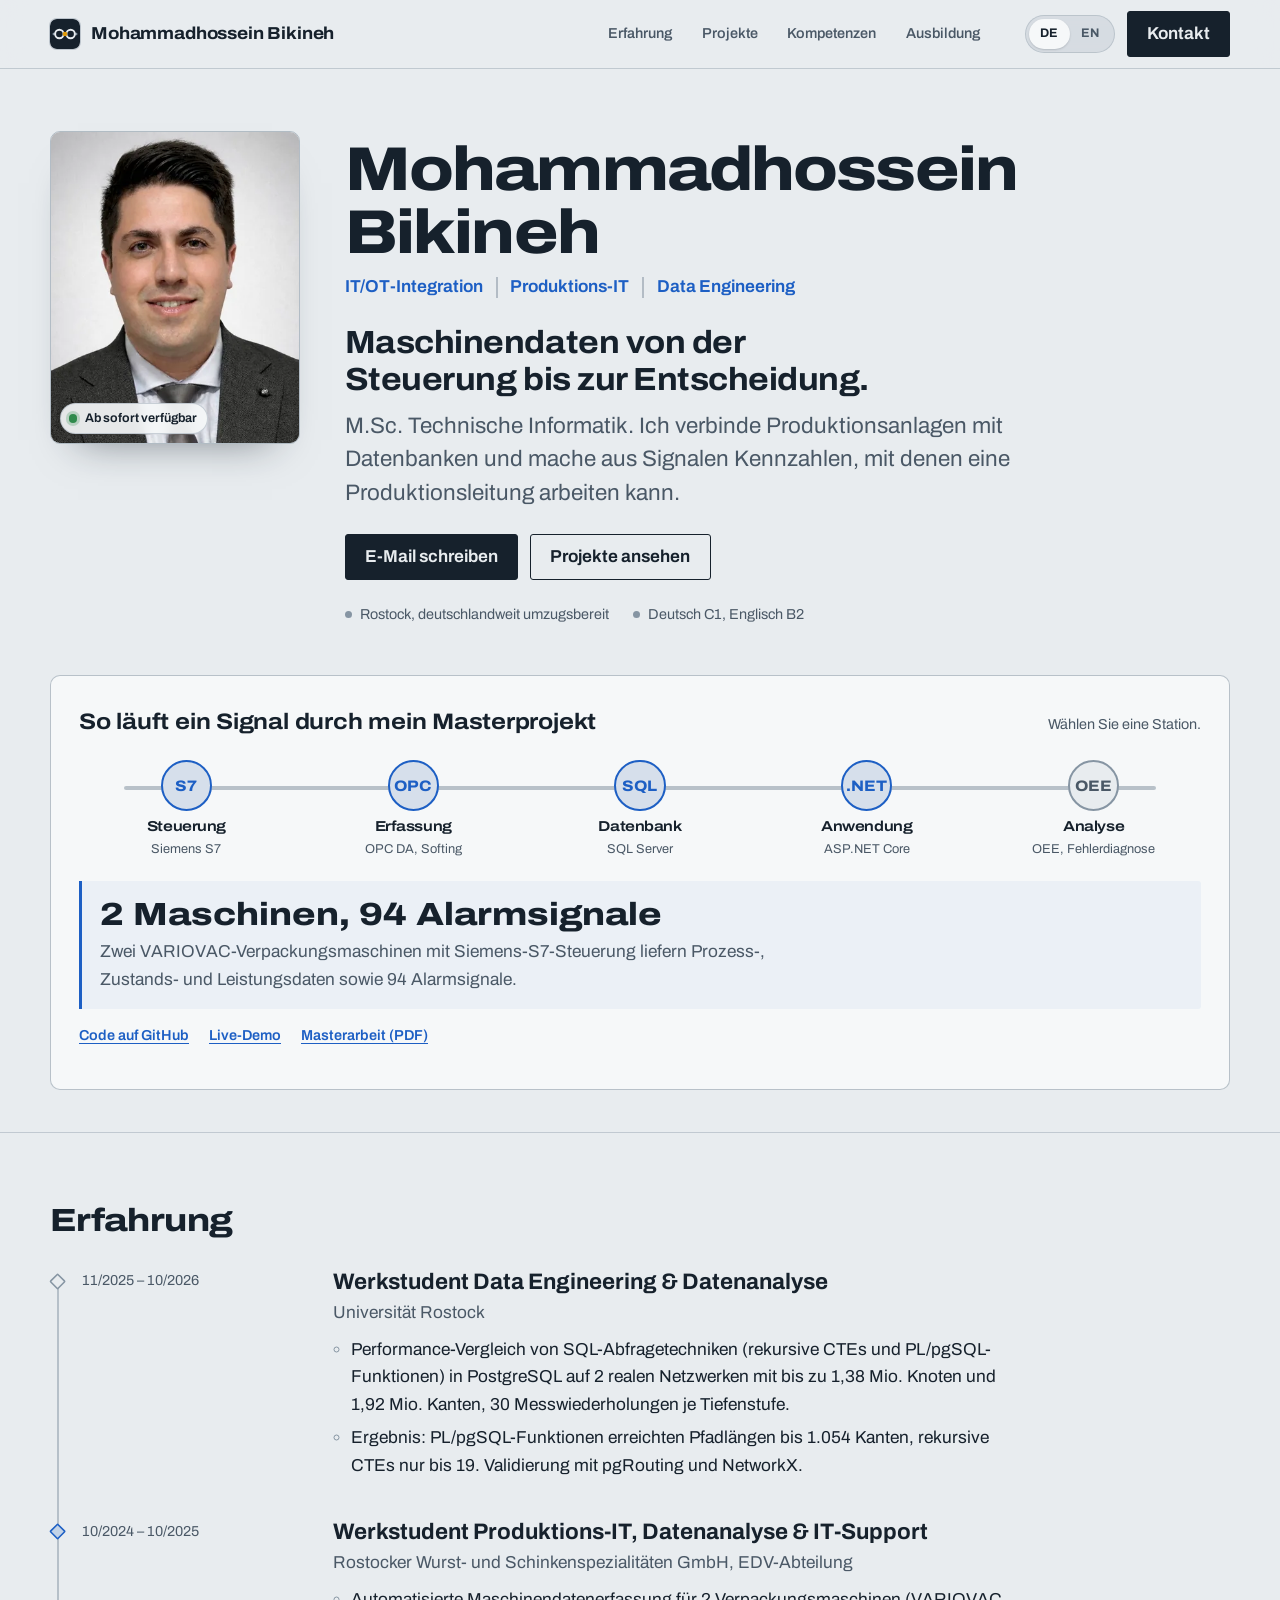
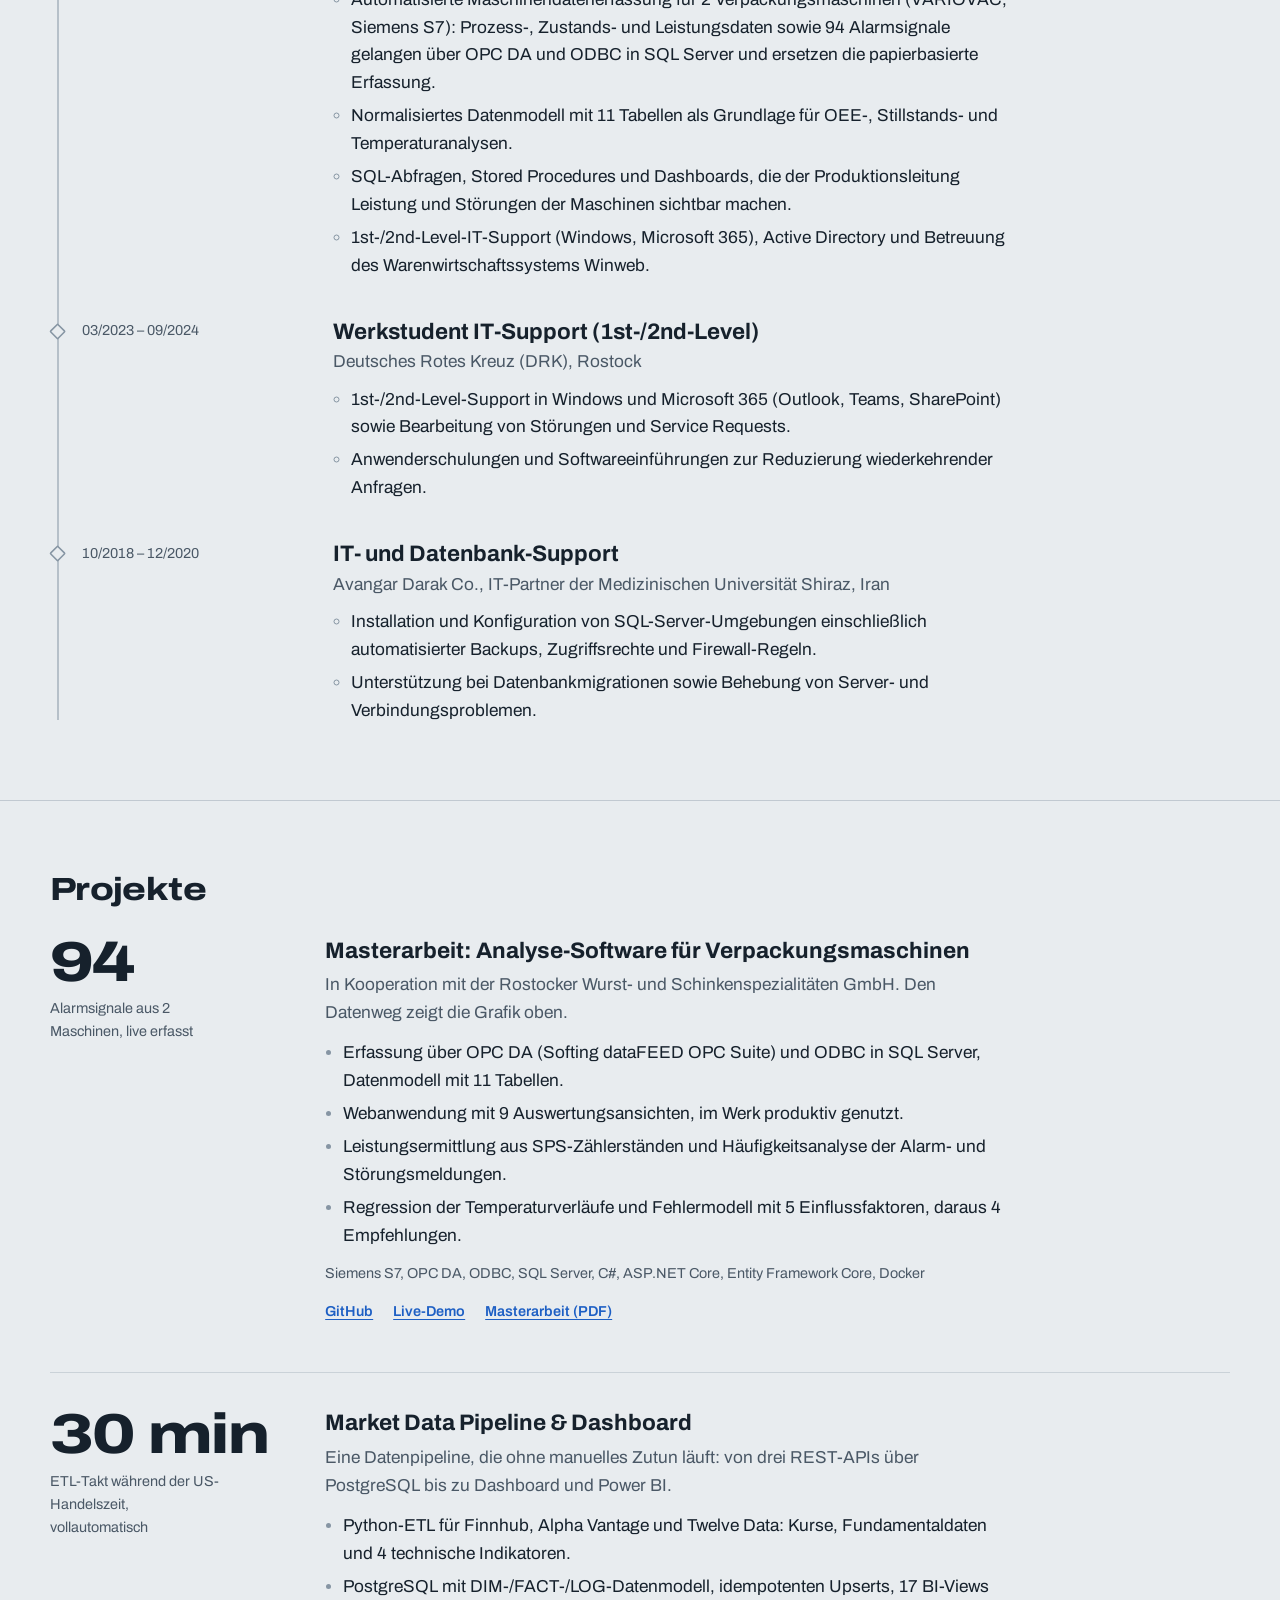
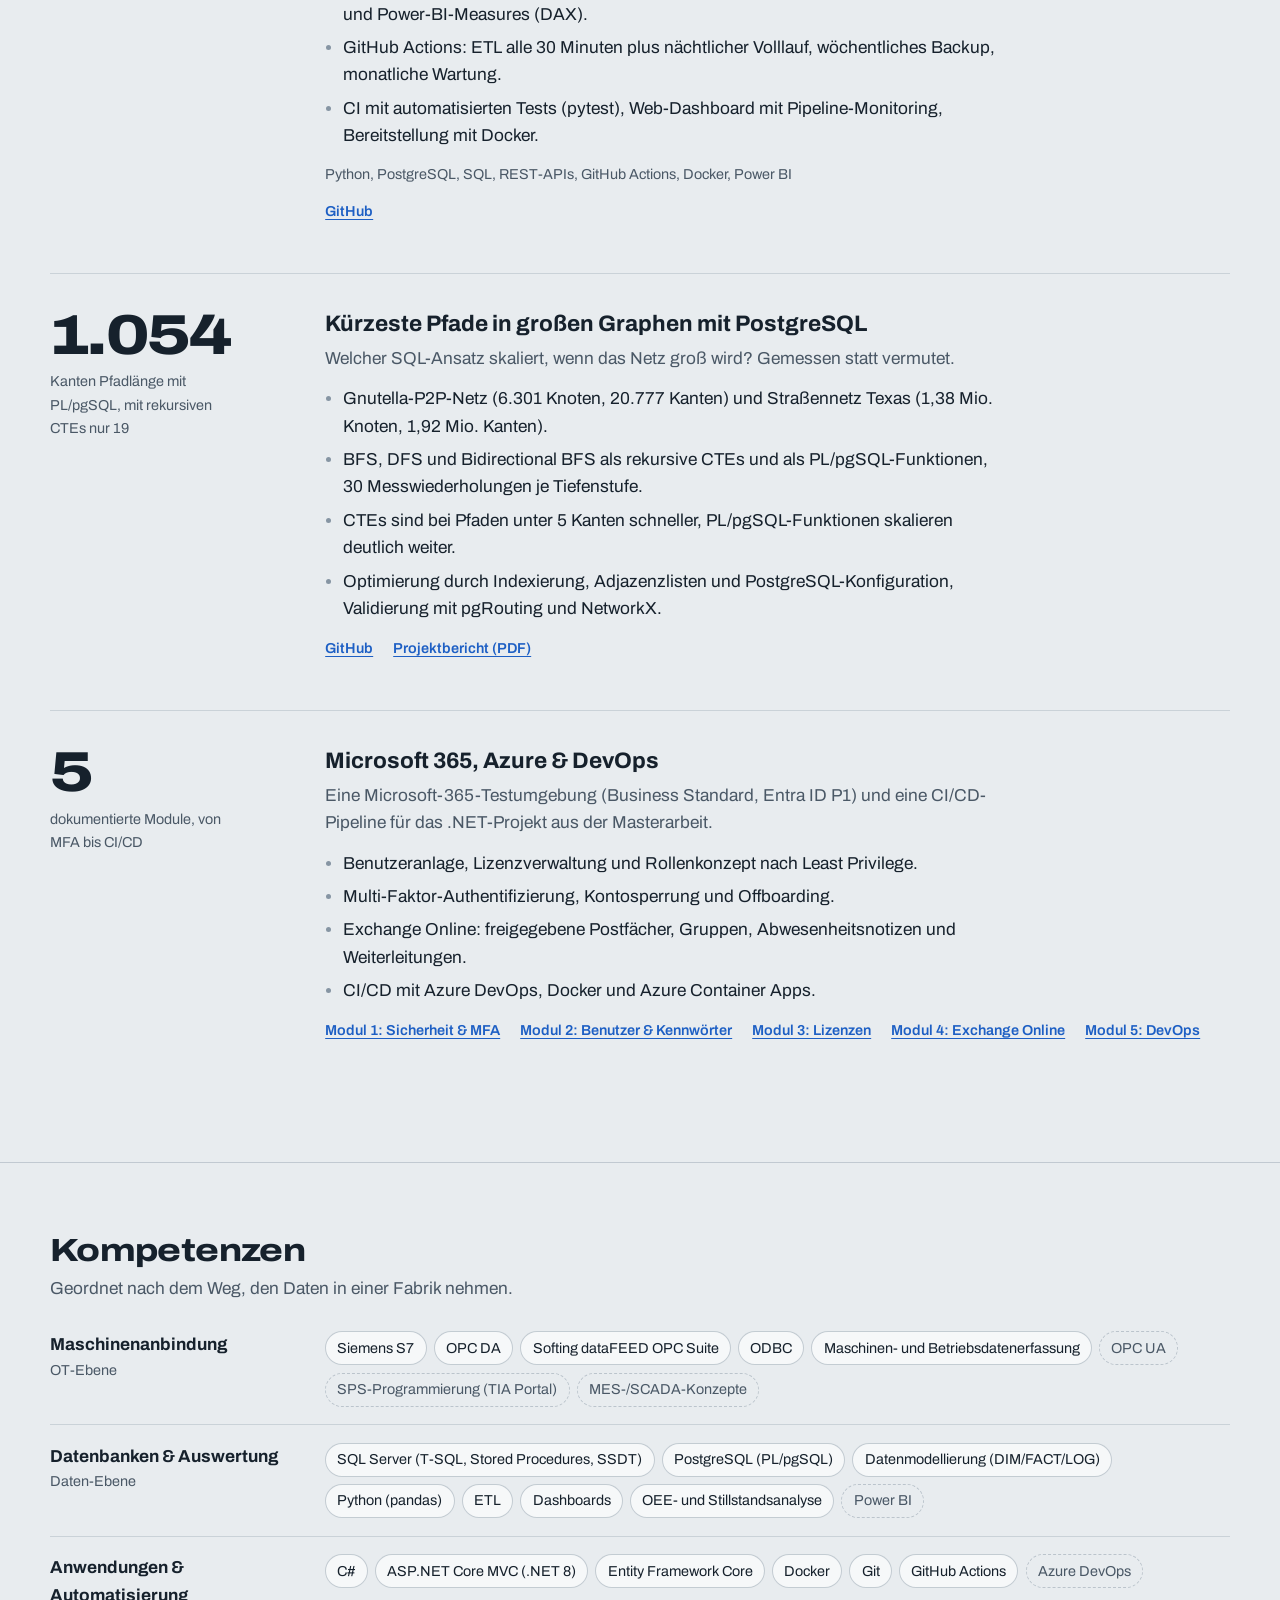
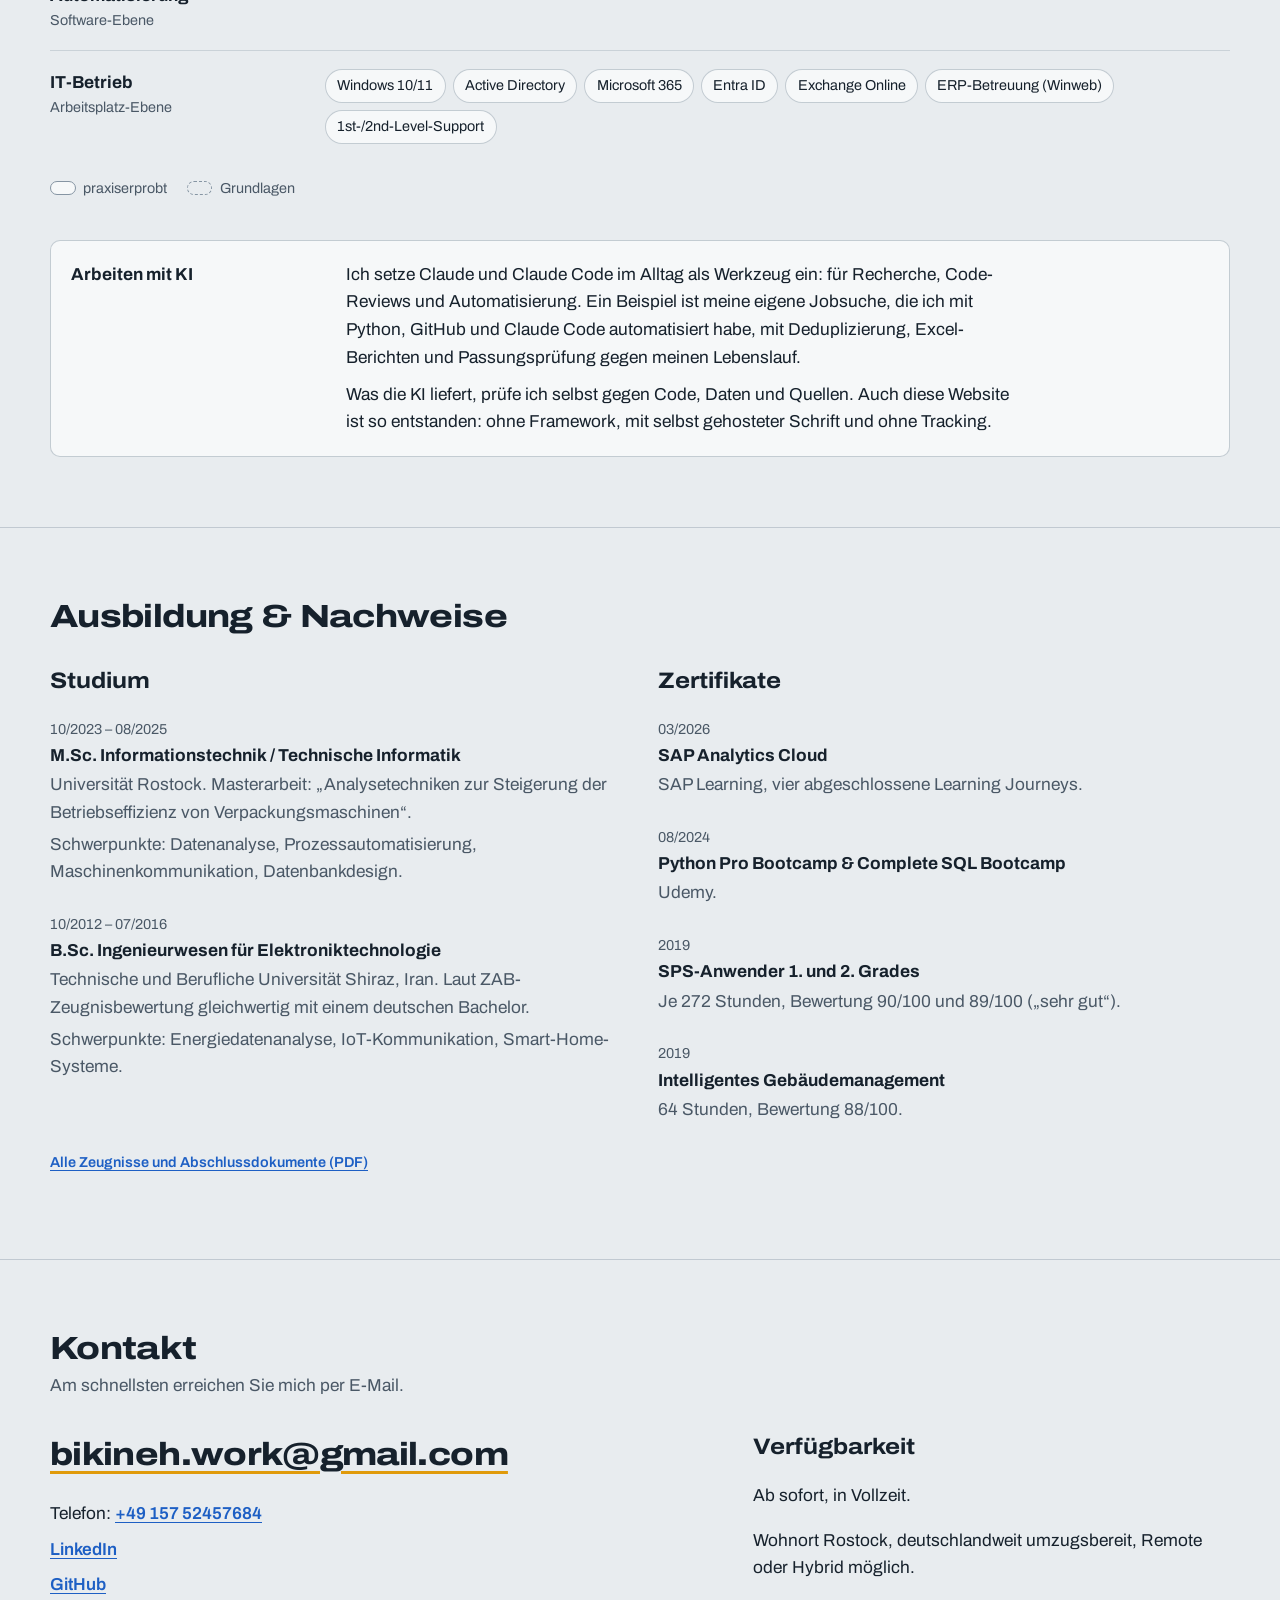
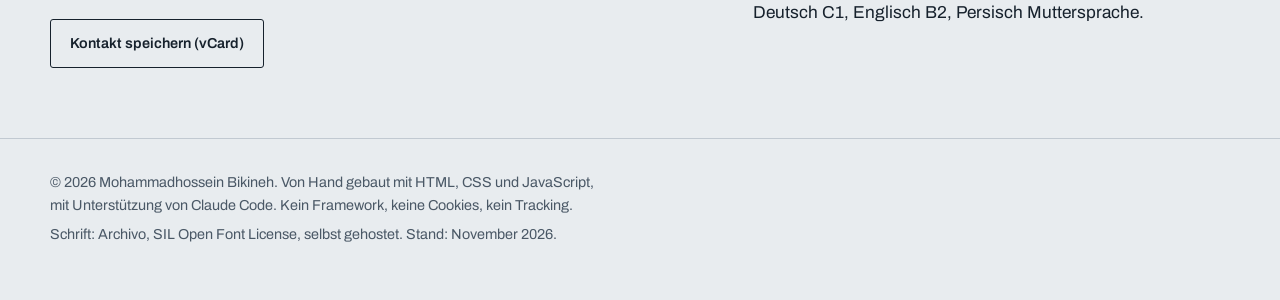
==== commit a82091ca: "Portfolio: Kopfbereich mit Name als Hauptüberschrift neben dem Foto, professionelle Navigation - Nam" ====
--- a/index.html
+++ b/index.html
@@ -23,41 +23,51 @@
 
   <header class="bar">
     <div class="wrap">
-      <a class="brand" href="#top">M. Bikineh</a>
-      <nav class="nav" aria-label="Hauptnavigation">
+      <a class="brand" href="#top"><img src="assets/icon.svg" width="30" height="30" alt=""><span class="brand-full">Mohammadhossein Bikineh</span><span class="brand-short">M. Bikineh</span></a>
+      <nav class="nav" id="menu" aria-label="Hauptnavigation" data-i18n-attr="aria-label:nav-label">
         <a href="#experience" data-i18n="nav-exp">Erfahrung</a>
         <a href="#projects" data-i18n="nav-proj">Projekte</a>
         <a href="#skills" data-i18n="nav-skills">Kompetenzen</a>
         <a href="#education" data-i18n="nav-edu">Ausbildung</a>
-        <a href="#contact" data-i18n="nav-contact">Kontakt</a>
+        <a class="nav-contact" href="#contact" data-i18n="nav-contact">Kontakt</a>
       </nav>
-      <button class="lang" id="lang" type="button" aria-label="Sprache auf Englisch umstellen">EN</button>
+      <div class="bar-end">
+        <div class="seg" role="group" aria-label="Sprache" data-i18n-attr="aria-label:lang-group">
+          <button type="button" data-lang="de" aria-pressed="true">DE</button><button type="button" data-lang="en" aria-pressed="false">EN</button>
+        </div>
+        <a class="btn btn-primary btn-sm cta-top" href="#contact" data-i18n="nav-contact">Kontakt</a>
+        <button class="menu-btn" type="button" aria-expanded="false" aria-controls="menu"><span class="burger" aria-hidden="true"></span><span data-i18n="menu">Menü</span></button>
+      </div>
     </div>
   </header>
 
   <main id="main">
     <section class="hero" id="top">
       <div class="wrap">
-        <div class="hero-grid">
-          <div>
-            <h1 data-i18n="hero-h1">Maschinendaten von der Steuerung bis zur Entscheidung.</h1>
-            <p class="lead" data-i18n-html="hero-lead">Ich bin <strong>Mohammadhossein Bikineh</strong>, M.Sc. Technische Informatik. Ich verbinde Produktionsanlagen mit Datenbanken und mache aus Signalen Kennzahlen, mit denen eine Produktionsleitung arbeiten kann.</p>
+        <div class="hero-card">
+          <figure class="portrait">
+            <picture>
+              <source srcset="assets/portrait.webp" type="image/webp">
+              <img src="assets/portrait.jpg" width="480" height="480" alt="Porträt von Mohammadhossein Bikineh" data-i18n-attr="alt:portrait-alt" fetchpriority="high">
+            </picture>
+            <figcaption class="avail"><span class="pulse" aria-hidden="true"></span><span data-i18n="status-1">Ab sofort verfügbar</span></figcaption>
+          </figure>
+          <div class="hero-text">
+            <h1 class="name">Mohammadhossein Bikineh</h1>
+            <ul class="roles">
+              <li data-i18n="role-1">IT/OT-Integration</li><li data-i18n="role-2">Produktions-IT</li><li data-i18n="role-3">Data Engineering</li>
+            </ul>
+            <p class="tagline" data-i18n="hero-h1">Maschinendaten von der Steuerung bis zur Entscheidung.</p>
+            <p class="lead" data-i18n-html="hero-lead">M.Sc. Technische Informatik. Ich verbinde Produktionsanlagen mit Datenbanken und mache aus Signalen Kennzahlen, mit denen eine Produktionsleitung arbeiten kann.</p>
             <div class="actions">
               <a class="btn btn-primary" href="mailto:bikineh.work@gmail.com" data-i18n="btn-mail">E-Mail schreiben</a>
               <a class="btn btn-quiet" href="#projects" data-i18n="btn-proj">Projekte ansehen</a>
             </div>
             <ul class="status">
-              <li class="on" data-i18n="status-1">Ab sofort verfügbar</li>
               <li data-i18n="status-2">Rostock, deutschlandweit umzugsbereit</li>
               <li data-i18n="status-3">Deutsch C1, Englisch B2</li>
             </ul>
           </div>
-          <figure class="portrait">
-            <picture>
-              <source srcset="assets/portrait.webp" type="image/webp">
-              <img src="assets/portrait.jpg" width="480" height="480" alt="Porträt von Mohammadhossein Bikineh" data-i18n-attr="alt:portrait-alt" fetchpriority="high">
-            </picture>
-          </figure>
         </div>
 
         <div class="path" aria-labelledby="path-h2">
@@ -304,7 +314,7 @@
     </div>
   </footer>
 
-  <script type="application/json" id="i18n">{"de": {"meta-title": "Mohammadhossein Bikineh | IT/OT-Integration & Data Engineering", "meta-desc": "Portfolio von Mohammadhossein Bikineh, M.Sc. Technische Informatik: Maschinendatenerfassung mit Siemens S7 und OPC, SQL Server, PostgreSQL und Python. Rostock, deutschlandweit umzugsbereit.", "skip": "Zum Inhalt springen", "lang-switch": "Sprache auf Englisch umstellen", "nav-exp": "Erfahrung", "nav-proj": "Projekte", "nav-skills": "Kompetenzen", "nav-edu": "Ausbildung", "nav-contact": "Kontakt", "hero-h1": "Maschinendaten von der Steuerung bis zur Entscheidung.", "hero-lead": "Ich bin <strong>Mohammadhossein Bikineh</strong>, M.Sc. Technische Informatik. Ich verbinde Produktionsanlagen mit Datenbanken und mache aus Signalen Kennzahlen, mit denen eine Produktionsleitung arbeiten kann.", "btn-mail": "E-Mail schreiben", "btn-proj": "Projekte ansehen", "status-1": "Ab sofort verfügbar", "status-2": "Rostock, deutschlandweit umzugsbereit", "status-3": "Deutsch C1, Englisch B2", "portrait-alt": "Porträt von Mohammadhossein Bikineh", "path-h2": "So läuft ein Signal durch mein Masterprojekt", "path-hint": "Wählen Sie eine Station.", "node-1": "Steuerung", "node-1s": "Siemens S7", "node-2": "Erfassung", "node-2s": "OPC DA, Softing", "node-3": "Datenbank", "node-3s": "SQL Server", "node-4": "Anwendung", "node-4s": "ASP.NET Core", "node-5": "Analyse", "node-5s": "OEE, Fehlerdiagnose", "stage1-value": "2 Maschinen, 94 Alarmsignale", "stage1-text": "Zwei VARIOVAC-Verpackungsmaschinen mit Siemens-S7-Steuerung liefern Prozess-, Zustands- und Leistungsdaten sowie 94 Alarmsignale.", "stage2-value": "OPC DA, dann ODBC", "stage2-text": "Softing dataFEED liest die Werte als OPC-Tags aus den Datenbausteinen der Steuerung und schreibt sie zeitgesteuert per ODBC in die Datenbank. Rohwerte im Zehntel-Format, etwa 432, werden zu 43,2 °C.", "stage3-value": "11 Tabellen", "stage3-text": "Ein normalisiertes Datenmodell für Maschinen-, Leistungs-, Temperatur-, Alarm-, Zustands- und Störungsdaten ist die Grundlage für OEE- und Stillstandsanalysen.", "stage4-value": "9 Ansichten, produktiv im Werk", "stage4-text": "Eine Webanwendung zeigt Leistung, Temperatur, Alarme, Zustände, Störungen und Planung live an. Sie ist im Werk produktiv im Einsatz.", "stage5-value": "5 Einflussfaktoren, 4 Empfehlungen", "stage5-text": "Stückweise Regression der Temperaturverläufe und ein Fehlerwahrscheinlichkeitsmodell. Daraus entstanden Empfehlungen, unter anderem die Migration von OPC DA auf OPC UA.", "path-code": "Code auf GitHub", "path-demo": "Live-Demo", "path-thesis": "Masterarbeit (PDF)", "exp-h2": "Erfahrung", "job1-h": "Werkstudent Data Engineering & Datenanalyse", "job1-org": "Universität Rostock", "job1-list": "<li>Performance-Vergleich von SQL-Abfragetechniken (rekursive CTEs und PL/pgSQL-Funktionen) in PostgreSQL auf 2 realen Netzwerken mit bis zu 1,38 Mio. Knoten und 1,92 Mio. Kanten, 30 Messwiederholungen je Tiefenstufe.</li><li>Ergebnis: PL/pgSQL-Funktionen erreichten Pfadlängen bis 1.054 Kanten, rekursive CTEs nur bis 19. Validierung mit pgRouting und NetworkX.</li>", "job2-h": "Werkstudent Produktions-IT, Datenanalyse & IT-Support", "job2-org": "Rostocker Wurst- und Schinkenspezialitäten GmbH, EDV-Abteilung", "job2-list": "<li>Automatisierte Maschinendatenerfassung für 2 Verpackungsmaschinen (VARIOVAC, Siemens S7): Prozess-, Zustands- und Leistungsdaten sowie 94 Alarmsignale gelangen über OPC DA und ODBC in SQL Server und ersetzen die papierbasierte Erfassung.</li><li>Normalisiertes Datenmodell mit 11 Tabellen als Grundlage für OEE-, Stillstands- und Temperaturanalysen.</li><li>SQL-Abfragen, Stored Procedures und Dashboards, die der Produktionsleitung Leistung und Störungen der Maschinen sichtbar machen.</li><li>1st-/2nd-Level-IT-Support (Windows, Microsoft 365), Active Directory und Betreuung des Warenwirtschaftssystems Winweb.</li>", "job3-h": "Werkstudent IT-Support (1st-/2nd-Level)", "job3-org": "Deutsches Rotes Kreuz (DRK), Rostock", "job3-list": "<li>1st-/2nd-Level-Support in Windows und Microsoft 365 (Outlook, Teams, SharePoint) sowie Bearbeitung von Störungen und Service Requests.</li><li>Anwenderschulungen und Softwareeinführungen zur Reduzierung wiederkehrender Anfragen.</li>", "job4-h": "IT- und Datenbank-Support", "job4-org": "Avangar Darak Co., IT-Partner der Medizinischen Universität Shiraz, Iran", "job4-list": "<li>Installation und Konfiguration von SQL-Server-Umgebungen einschließlich automatisierter Backups, Zugriffsrechte und Firewall-Regeln.</li><li>Unterstützung bei Datenbankmigrationen sowie Behebung von Server- und Verbindungsproblemen.</li>", "proj-h2": "Projekte", "p1-cap": "Alarmsignale aus 2 Maschinen, live erfasst", "p1-h": "Masterarbeit: Analyse-Software für Verpackungsmaschinen", "p1-intro": "In Kooperation mit der Rostocker Wurst- und Schinkenspezialitäten GmbH. Den Datenweg zeigt die Grafik oben.", "p1-list": "<li>Erfassung über OPC DA (Softing dataFEED OPC Suite) und ODBC in SQL Server, Datenmodell mit 11 Tabellen.</li><li>Webanwendung mit 9 Auswertungsansichten, im Werk produktiv genutzt.</li><li>Leistungsermittlung aus SPS-Zählerständen und Häufigkeitsanalyse der Alarm- und Störungsmeldungen.</li><li>Regression der Temperaturverläufe und Fehlermodell mit 5 Einflussfaktoren, daraus 4 Empfehlungen.</li>", "p1-tech": "Siemens S7, OPC DA, ODBC, SQL Server, C#, ASP.NET Core, Entity Framework Core, Docker", "p2-cap": "ETL-Takt während der US-Handelszeit, vollautomatisch", "p2-h": "Market Data Pipeline & Dashboard", "p2-intro": "Eine Datenpipeline, die ohne manuelles Zutun läuft: von drei REST-APIs über PostgreSQL bis zu Dashboard und Power BI.", "p2-list": "<li>Python-ETL für Finnhub, Alpha Vantage und Twelve Data: Kurse, Fundamentaldaten und 4 technische Indikatoren.</li><li>PostgreSQL mit DIM-/FACT-/LOG-Datenmodell, idempotenten Upserts, 17 BI-Views und Power-BI-Measures (DAX).</li><li>GitHub Actions: ETL alle 30 Minuten plus nächtlicher Volllauf, wöchentliches Backup, monatliche Wartung.</li><li>CI mit automatisierten Tests (pytest), Web-Dashboard mit Pipeline-Monitoring, Bereitstellung mit Docker.</li>", "p2-tech": "Python, PostgreSQL, SQL, REST-APIs, GitHub Actions, Docker, Power BI", "p3-num": "1.054", "p3-cap": "Kanten Pfadlänge mit PL/pgSQL, mit rekursiven CTEs nur 19", "p3-h": "Kürzeste Pfade in großen Graphen mit PostgreSQL", "p3-intro": "Welcher SQL-Ansatz skaliert, wenn das Netz groß wird? Gemessen statt vermutet.", "p3-list": "<li>Gnutella-P2P-Netz (6.301 Knoten, 20.777 Kanten) und Straßennetz Texas (1,38 Mio. Knoten, 1,92 Mio. Kanten).</li><li>BFS, DFS und Bidirectional BFS als rekursive CTEs und als PL/pgSQL-Funktionen, 30 Messwiederholungen je Tiefenstufe.</li><li>CTEs sind bei Pfaden unter 5 Kanten schneller, PL/pgSQL-Funktionen skalieren deutlich weiter.</li><li>Optimierung durch Indexierung, Adjazenzlisten und PostgreSQL-Konfiguration, Validierung mit pgRouting und NetworkX.</li>", "p3-report": "Projektbericht (PDF)", "p4-cap": "dokumentierte Module, von MFA bis CI/CD", "p4-h": "Microsoft 365, Azure & DevOps", "p4-intro": "Eine Microsoft-365-Testumgebung (Business Standard, Entra ID P1) und eine CI/CD-Pipeline für das .NET-Projekt aus der Masterarbeit.", "p4-list": "<li>Benutzeranlage, Lizenzverwaltung und Rollenkonzept nach Least Privilege.</li><li>Multi-Faktor-Authentifizierung, Kontosperrung und Offboarding.</li><li>Exchange Online: freigegebene Postfächer, Gruppen, Abwesenheitsnotizen und Weiterleitungen.</li><li>CI/CD mit Azure DevOps, Docker und Azure Container Apps.</li>", "p4-m1": "Modul 1: Sicherheit & MFA", "p4-m2": "Modul 2: Benutzer & Kennwörter", "p4-m3": "Modul 3: Lizenzen", "p4-m4": "Modul 4: Exchange Online", "p4-m5": "Modul 5: DevOps", "gh": "GitHub", "skills-h2": "Kompetenzen", "skills-p": "Geordnet nach dem Weg, den Daten in einer Fabrik nehmen.", "lg-solid": "praxiserprobt", "lg-basic": "Grundlagen", "l1-h": "Maschinenanbindung", "l1-s": "OT-Ebene", "l2-h": "Datenbanken & Auswertung", "l2-s": "Daten-Ebene", "l3-h": "Anwendungen & Automatisierung", "l3-s": "Software-Ebene", "l4-h": "IT-Betrieb", "l4-s": "Arbeitsplatz-Ebene", "c-mde": "Maschinen- und Betriebsdatenerfassung", "c-sps": "SPS-Programmierung (TIA Portal)", "c-mes": "MES-/SCADA-Konzepte", "c-model": "Datenmodellierung (DIM/FACT/LOG)", "c-oee": "OEE- und Stillstandsanalyse", "c-support": "1st-/2nd-Level-Support", "c-erp": "ERP-Betreuung (Winweb)", "ai-h": "Arbeiten mit KI", "ai-p1": "Ich setze Claude und Claude Code im Alltag als Werkzeug ein: für Recherche, Code-Reviews und Automatisierung. Ein Beispiel ist meine eigene Jobsuche, die ich mit Python, GitHub und Claude Code automatisiert habe, mit Deduplizierung, Excel-Berichten und Passungsprüfung gegen meinen Lebenslauf.", "ai-p2": "Was die KI liefert, prüfe ich selbst gegen Code, Daten und Quellen. Auch diese Website ist so entstanden: ohne Framework, mit selbst gehosteter Schrift und ohne Tracking.", "edu-h2": "Ausbildung & Nachweise", "edu-col1": "Studium", "edu-col2": "Zertifikate", "e1-h": "M.Sc. Informationstechnik / Technische Informatik", "e1-p": "Universität Rostock. Masterarbeit: „Analysetechniken zur Steigerung der Betriebseffizienz von Verpackungsmaschinen“.", "e1-f": "Schwerpunkte: Datenanalyse, Prozessautomatisierung, Maschinenkommunikation, Datenbankdesign.", "e2-h": "B.Sc. Ingenieurwesen für Elektroniktechnologie", "e2-p": "Technische und Berufliche Universität Shiraz, Iran. Laut ZAB-Zeugnisbewertung gleichwertig mit einem deutschen Bachelor.", "e2-f": "Schwerpunkte: Energiedatenanalyse, IoT-Kommunikation, Smart-Home-Systeme.", "z1-h": "SAP Analytics Cloud", "z1-p": "SAP Learning, vier abgeschlossene Learning Journeys.", "z2-h": "Python Pro Bootcamp & Complete SQL Bootcamp", "z2-p": "Udemy.", "z3-h": "SPS-Anwender 1. und 2. Grades", "z3-p": "Je 272 Stunden, Bewertung 90/100 und 89/100 („sehr gut“).", "z4-h": "Intelligentes Gebäudemanagement", "z4-p": "64 Stunden, Bewertung 88/100.", "docs": "Alle Zeugnisse und Abschlussdokumente (PDF)", "contact-h2": "Kontakt", "contact-p": "Am schnellsten erreichen Sie mich per E-Mail.", "ch-phone": "Telefon", "vcard": "Kontakt speichern (vCard)", "avail-h": "Verfügbarkeit", "avail-1": "Ab sofort, in Vollzeit.", "avail-2": "Wohnort Rostock, deutschlandweit umzugsbereit, Remote oder Hybrid möglich.", "avail-3": "Deutsch C1, Englisch B2, Persisch Muttersprache.", "foot-1": "© 2026 Mohammadhossein Bikineh. Von Hand gebaut mit HTML, CSS und JavaScript, mit Unterstützung von Claude Code. Kein Framework, keine Cookies, kein Tracking.", "foot-2": "Schrift: Archivo, SIL Open Font License, selbst gehostet. Stand: November 2026."}, "en": {"meta-title": "Mohammadhossein Bikineh | IT/OT Integration & Data Engineering", "meta-desc": "Portfolio of Mohammadhossein Bikineh, M.Sc. Technical Computer Science: machine data acquisition with Siemens S7 and OPC, SQL Server, PostgreSQL and Python. Based in Rostock, open to relocating across Germany.", "skip": "Skip to content", "lang-switch": "Switch language to German", "nav-exp": "Experience", "nav-proj": "Projects", "nav-skills": "Skills", "nav-edu": "Education", "nav-contact": "Contact", "hero-h1": "Machine data, from the controller to the decision.", "hero-lead": "I am <strong>Mohammadhossein Bikineh</strong>, M.Sc. in Technical Computer Science. I connect production machines to databases and turn their signals into figures that production managers can work with.", "btn-mail": "Send an email", "btn-proj": "See projects", "status-1": "Available now", "status-2": "Rostock, open to relocating across Germany", "status-3": "German C1, English B2", "portrait-alt": "Portrait of Mohammadhossein Bikineh", "path-h2": "How a signal travels through my master’s project", "path-hint": "Select a stage.", "node-1": "Controller", "node-1s": "Siemens S7", "node-2": "Acquisition", "node-2s": "OPC DA, Softing", "node-3": "Database", "node-3s": "SQL Server", "node-4": "Application", "node-4s": "ASP.NET Core", "node-5": "Analysis", "node-5s": "OEE, fault diagnosis", "stage1-value": "2 machines, 94 alarm signals", "stage1-text": "Two VARIOVAC packaging machines with Siemens S7 controllers deliver process, state and performance data plus 94 alarm signals.", "stage2-value": "OPC DA, then ODBC", "stage2-text": "Softing dataFEED reads the values as OPC tags from the controller’s data blocks and writes them to the database via ODBC on a schedule. Raw values in tenths, such as 432, become 43.2 °C.", "stage3-value": "11 tables", "stage3-text": "A normalised data model for machine, performance, temperature, alarm, state and fault data is the basis for OEE and downtime analyses.", "stage4-value": "9 views, in use at the plant", "stage4-text": "A web application shows performance, temperature, alarms, states, faults and planning live. It is in productive use at the plant.", "stage5-value": "5 factors, 4 recommendations", "stage5-text": "Piecewise regression of temperature curves and a fault probability model. They led to recommendations, including the migration from OPC DA to OPC UA.", "path-code": "Code on GitHub", "path-demo": "Live demo", "path-thesis": "Master’s thesis (PDF)", "exp-h2": "Experience", "job1-h": "Working student, data engineering & data analysis", "job1-org": "University of Rostock", "job1-list": "<li>Performance comparison of SQL query techniques (recursive CTEs and PL/pgSQL functions) in PostgreSQL on 2 real networks with up to 1.38 million nodes and 1.92 million edges, 30 repetitions per depth level.</li><li>Result: PL/pgSQL functions reached path lengths of up to 1,054 edges, recursive CTEs only 19. Validated with pgRouting and NetworkX.</li>", "job2-h": "Working student, production IT, data analysis & IT support", "job2-org": "Rostocker Wurst- und Schinkenspezialitäten GmbH, IT department", "job2-list": "<li>Automated machine data acquisition for 2 packaging machines (VARIOVAC, Siemens S7): process, state and performance data plus 94 alarm signals flow via OPC DA and ODBC into SQL Server, replacing paper-based recording.</li><li>Normalised data model with 11 tables as the basis for OEE, downtime and temperature analyses.</li><li>SQL queries, stored procedures and dashboards that make machine performance and faults visible to production management.</li><li>1st/2nd-level IT support (Windows, Microsoft 365), Active Directory and support of the Winweb ERP system.</li>", "job3-h": "Working student, IT support (1st/2nd level)", "job3-org": "German Red Cross (DRK), Rostock", "job3-list": "<li>1st/2nd-level support for Windows and Microsoft 365 (Outlook, Teams, SharePoint), handling incidents and service requests.</li><li>User training and software roll-outs to reduce recurring requests.</li>", "job4-h": "IT and database support", "job4-org": "Avangar Darak Co., IT partner of Shiraz University of Medical Sciences, Iran", "job4-list": "<li>Installation and configuration of SQL Server environments including automated backups, access rights and firewall rules.</li><li>Support for database migrations and resolution of server and connectivity issues.</li>", "proj-h2": "Projects", "p1-cap": "alarm signals from 2 machines, captured live", "p1-h": "Master’s thesis: analysis software for packaging machines", "p1-intro": "In cooperation with Rostocker Wurst- und Schinkenspezialitäten GmbH. The data path is shown in the diagram above.", "p1-list": "<li>Acquisition via OPC DA (Softing dataFEED OPC Suite) and ODBC into SQL Server, data model with 11 tables.</li><li>Web application with 9 analysis views, in productive use at the plant.</li><li>Output calculation from PLC counters and frequency analysis of alarm and fault messages.</li><li>Regression of temperature curves and a fault model with 5 factors, resulting in 4 recommendations.</li>", "p1-tech": "Siemens S7, OPC DA, ODBC, SQL Server, C#, ASP.NET Core, Entity Framework Core, Docker", "p2-cap": "ETL interval during US trading hours, fully automated", "p2-h": "Market data pipeline & dashboard", "p2-intro": "A data pipeline that runs without manual work: from three REST APIs via PostgreSQL to a dashboard and Power BI.", "p2-list": "<li>Python ETL for Finnhub, Alpha Vantage and Twelve Data: prices, fundamentals and 4 technical indicators.</li><li>PostgreSQL with a DIM/FACT/LOG data model, idempotent upserts, 17 BI views and Power BI measures (DAX).</li><li>GitHub Actions: ETL every 30 minutes plus a nightly full run, weekly backup, monthly maintenance.</li><li>CI with automated tests (pytest), web dashboard with pipeline monitoring, deployed with Docker.</li>", "p2-tech": "Python, PostgreSQL, SQL, REST APIs, GitHub Actions, Docker, Power BI", "p3-num": "1,054", "p3-cap": "edges of path length with PL/pgSQL, only 19 with recursive CTEs", "p3-h": "Shortest paths in large graphs with PostgreSQL", "p3-intro": "Which SQL approach scales once the network gets large? Measured, not assumed.", "p3-list": "<li>Gnutella P2P network (6,301 nodes, 20,777 edges) and Texas road network (1.38 million nodes, 1.92 million edges).</li><li>BFS, DFS and bidirectional BFS as recursive CTEs and as PL/pgSQL functions, 30 repetitions per depth level.</li><li>CTEs are faster for paths below 5 edges, PL/pgSQL functions scale much further.</li><li>Optimisation through indexing, adjacency lists and PostgreSQL configuration, validated with pgRouting and NetworkX.</li>", "p3-report": "Project report (PDF)", "p4-cap": "documented modules, from MFA to CI/CD", "p4-h": "Microsoft 365, Azure & DevOps", "p4-intro": "A Microsoft 365 test environment (Business Standard, Entra ID P1) and a CI/CD pipeline for the .NET project from the master’s thesis.", "p4-list": "<li>User creation, licence management and a least-privilege role concept.</li><li>Multi-factor authentication, account blocking and offboarding.</li><li>Exchange Online: shared mailboxes, groups, out-of-office replies and forwarding.</li><li>CI/CD with Azure DevOps, Docker and Azure Container Apps.</li>", "p4-m1": "Module 1: security & MFA", "p4-m2": "Module 2: users & passwords", "p4-m3": "Module 3: licences", "p4-m4": "Module 4: Exchange Online", "p4-m5": "Module 5: DevOps", "gh": "GitHub", "skills-h2": "Skills", "skills-p": "Ordered along the path data takes in a factory.", "lg-solid": "used in practice", "lg-basic": "foundations", "l1-h": "Machine connectivity", "l1-s": "OT level", "l2-h": "Databases & analysis", "l2-s": "data level", "l3-h": "Applications & automation", "l3-s": "software level", "l4-h": "IT operations", "l4-s": "workplace level", "c-mde": "Machine and production data acquisition", "c-sps": "PLC programming (TIA Portal)", "c-mes": "MES/SCADA concepts", "c-model": "Data modelling (DIM/FACT/LOG)", "c-oee": "OEE and downtime analysis", "c-support": "1st/2nd-level support", "c-erp": "ERP support (Winweb)", "ai-h": "Working with AI", "ai-p1": "I use Claude and Claude Code as everyday tools for research, code reviews and automation. One example is my own job search, which I automated with Python, GitHub and Claude Code, including deduplication, Excel reports and a fit check against my CV.", "ai-p2": "I check what the AI produces against the code, the data and the sources myself. This website was built the same way: no framework, a self-hosted font and no tracking.", "edu-h2": "Education & certificates", "edu-col1": "Degrees", "edu-col2": "Certificates", "e1-h": "M.Sc. Information Technology / Technical Computer Science", "e1-p": "University of Rostock. Thesis: \"Analysis techniques for increasing the operational efficiency of packaging machines\".", "e1-f": "Focus: data analysis, process automation, machine communication, database design.", "e2-h": "B.Sc. Electronics Technology Engineering", "e2-p": "Technical and Vocational University Shiraz, Iran. Rated equivalent to a German bachelor’s degree by the ZAB.", "e2-f": "Focus: energy data analysis, IoT communication, smart-home systems.", "z1-h": "SAP Analytics Cloud", "z1-p": "SAP Learning, four completed learning journeys.", "z2-h": "Python Pro Bootcamp & Complete SQL Bootcamp", "z2-p": "Udemy.", "z3-h": "PLC user, level 1 and 2", "z3-p": "272 hours each, rated 90/100 and 89/100 (\"very good\").", "z4-h": "Intelligent building management", "z4-p": "64 hours, rated 88/100.", "docs": "All references and degree documents (PDF)", "contact-h2": "Contact", "contact-p": "Email is the fastest way to reach me.", "ch-phone": "Phone", "vcard": "Save contact (vCard)", "avail-h": "Availability", "avail-1": "Immediately, full-time.", "avail-2": "Based in Rostock, open to relocating anywhere in Germany, remote or hybrid possible.", "avail-3": "German C1, English B2, Persian native.", "foot-1": "© 2026 Mohammadhossein Bikineh. Hand-built with HTML, CSS and JavaScript, with help from Claude Code. No framework, no cookies, no tracking.", "foot-2": "Typeface: Archivo, SIL Open Font License, self-hosted. Updated November 2026."}}</script>
+  <script type="application/json" id="i18n">{"de": {"meta-title": "Mohammadhossein Bikineh | IT/OT-Integration & Data Engineering", "meta-desc": "Portfolio von Mohammadhossein Bikineh, M.Sc. Technische Informatik: Maschinendatenerfassung mit Siemens S7 und OPC, SQL Server, PostgreSQL und Python. Rostock, deutschlandweit umzugsbereit.", "skip": "Zum Inhalt springen", "lang-switch": "Sprache auf Englisch umstellen", "nav-exp": "Erfahrung", "nav-proj": "Projekte", "nav-skills": "Kompetenzen", "nav-edu": "Ausbildung", "nav-contact": "Kontakt", "role-1": "IT/OT-Integration", "role-2": "Produktions-IT", "role-3": "Data Engineering", "menu": "Menü", "lang-group": "Sprache", "nav-label": "Hauptnavigation", "hero-h1": "Maschinendaten von der Steuerung bis zur Entscheidung.", "hero-lead": "M.Sc. Technische Informatik. Ich verbinde Produktionsanlagen mit Datenbanken und mache aus Signalen Kennzahlen, mit denen eine Produktionsleitung arbeiten kann.", "btn-mail": "E-Mail schreiben", "btn-proj": "Projekte ansehen", "status-1": "Ab sofort verfügbar", "status-2": "Rostock, deutschlandweit umzugsbereit", "status-3": "Deutsch C1, Englisch B2", "portrait-alt": "Porträt von Mohammadhossein Bikineh", "path-h2": "So läuft ein Signal durch mein Masterprojekt", "path-hint": "Wählen Sie eine Station.", "node-1": "Steuerung", "node-1s": "Siemens S7", "node-2": "Erfassung", "node-2s": "OPC DA, Softing", "node-3": "Datenbank", "node-3s": "SQL Server", "node-4": "Anwendung", "node-4s": "ASP.NET Core", "node-5": "Analyse", "node-5s": "OEE, Fehlerdiagnose", "stage1-value": "2 Maschinen, 94 Alarmsignale", "stage1-text": "Zwei VARIOVAC-Verpackungsmaschinen mit Siemens-S7-Steuerung liefern Prozess-, Zustands- und Leistungsdaten sowie 94 Alarmsignale.", "stage2-value": "OPC DA, dann ODBC", "stage2-text": "Softing dataFEED liest die Werte als OPC-Tags aus den Datenbausteinen der Steuerung und schreibt sie zeitgesteuert per ODBC in die Datenbank. Rohwerte im Zehntel-Format, etwa 432, werden zu 43,2 °C.", "stage3-value": "11 Tabellen", "stage3-text": "Ein normalisiertes Datenmodell für Maschinen-, Leistungs-, Temperatur-, Alarm-, Zustands- und Störungsdaten ist die Grundlage für OEE- und Stillstandsanalysen.", "stage4-value": "9 Ansichten, produktiv im Werk", "stage4-text": "Eine Webanwendung zeigt Leistung, Temperatur, Alarme, Zustände, Störungen und Planung live an. Sie ist im Werk produktiv im Einsatz.", "stage5-value": "5 Einflussfaktoren, 4 Empfehlungen", "stage5-text": "Stückweise Regression der Temperaturverläufe und ein Fehlerwahrscheinlichkeitsmodell. Daraus entstanden Empfehlungen, unter anderem die Migration von OPC DA auf OPC UA.", "path-code": "Code auf GitHub", "path-demo": "Live-Demo", "path-thesis": "Masterarbeit (PDF)", "exp-h2": "Erfahrung", "job1-h": "Werkstudent Data Engineering & Datenanalyse", "job1-org": "Universität Rostock", "job1-list": "<li>Performance-Vergleich von SQL-Abfragetechniken (rekursive CTEs und PL/pgSQL-Funktionen) in PostgreSQL auf 2 realen Netzwerken mit bis zu 1,38 Mio. Knoten und 1,92 Mio. Kanten, 30 Messwiederholungen je Tiefenstufe.</li><li>Ergebnis: PL/pgSQL-Funktionen erreichten Pfadlängen bis 1.054 Kanten, rekursive CTEs nur bis 19. Validierung mit pgRouting und NetworkX.</li>", "job2-h": "Werkstudent Produktions-IT, Datenanalyse & IT-Support", "job2-org": "Rostocker Wurst- und Schinkenspezialitäten GmbH, EDV-Abteilung", "job2-list": "<li>Automatisierte Maschinendatenerfassung für 2 Verpackungsmaschinen (VARIOVAC, Siemens S7): Prozess-, Zustands- und Leistungsdaten sowie 94 Alarmsignale gelangen über OPC DA und ODBC in SQL Server und ersetzen die papierbasierte Erfassung.</li><li>Normalisiertes Datenmodell mit 11 Tabellen als Grundlage für OEE-, Stillstands- und Temperaturanalysen.</li><li>SQL-Abfragen, Stored Procedures und Dashboards, die der Produktionsleitung Leistung und Störungen der Maschinen sichtbar machen.</li><li>1st-/2nd-Level-IT-Support (Windows, Microsoft 365), Active Directory und Betreuung des Warenwirtschaftssystems Winweb.</li>", "job3-h": "Werkstudent IT-Support (1st-/2nd-Level)", "job3-org": "Deutsches Rotes Kreuz (DRK), Rostock", "job3-list": "<li>1st-/2nd-Level-Support in Windows und Microsoft 365 (Outlook, Teams, SharePoint) sowie Bearbeitung von Störungen und Service Requests.</li><li>Anwenderschulungen und Softwareeinführungen zur Reduzierung wiederkehrender Anfragen.</li>", "job4-h": "IT- und Datenbank-Support", "job4-org": "Avangar Darak Co., IT-Partner der Medizinischen Universität Shiraz, Iran", "job4-list": "<li>Installation und Konfiguration von SQL-Server-Umgebungen einschließlich automatisierter Backups, Zugriffsrechte und Firewall-Regeln.</li><li>Unterstützung bei Datenbankmigrationen sowie Behebung von Server- und Verbindungsproblemen.</li>", "proj-h2": "Projekte", "p1-cap": "Alarmsignale aus 2 Maschinen, live erfasst", "p1-h": "Masterarbeit: Analyse-Software für Verpackungsmaschinen", "p1-intro": "In Kooperation mit der Rostocker Wurst- und Schinkenspezialitäten GmbH. Den Datenweg zeigt die Grafik oben.", "p1-list": "<li>Erfassung über OPC DA (Softing dataFEED OPC Suite) und ODBC in SQL Server, Datenmodell mit 11 Tabellen.</li><li>Webanwendung mit 9 Auswertungsansichten, im Werk produktiv genutzt.</li><li>Leistungsermittlung aus SPS-Zählerständen und Häufigkeitsanalyse der Alarm- und Störungsmeldungen.</li><li>Regression der Temperaturverläufe und Fehlermodell mit 5 Einflussfaktoren, daraus 4 Empfehlungen.</li>", "p1-tech": "Siemens S7, OPC DA, ODBC, SQL Server, C#, ASP.NET Core, Entity Framework Core, Docker", "p2-cap": "ETL-Takt während der US-Handelszeit, vollautomatisch", "p2-h": "Market Data Pipeline & Dashboard", "p2-intro": "Eine Datenpipeline, die ohne manuelles Zutun läuft: von drei REST-APIs über PostgreSQL bis zu Dashboard und Power BI.", "p2-list": "<li>Python-ETL für Finnhub, Alpha Vantage und Twelve Data: Kurse, Fundamentaldaten und 4 technische Indikatoren.</li><li>PostgreSQL mit DIM-/FACT-/LOG-Datenmodell, idempotenten Upserts, 17 BI-Views und Power-BI-Measures (DAX).</li><li>GitHub Actions: ETL alle 30 Minuten plus nächtlicher Volllauf, wöchentliches Backup, monatliche Wartung.</li><li>CI mit automatisierten Tests (pytest), Web-Dashboard mit Pipeline-Monitoring, Bereitstellung mit Docker.</li>", "p2-tech": "Python, PostgreSQL, SQL, REST-APIs, GitHub Actions, Docker, Power BI", "p3-num": "1.054", "p3-cap": "Kanten Pfadlänge mit PL/pgSQL, mit rekursiven CTEs nur 19", "p3-h": "Kürzeste Pfade in großen Graphen mit PostgreSQL", "p3-intro": "Welcher SQL-Ansatz skaliert, wenn das Netz groß wird? Gemessen statt vermutet.", "p3-list": "<li>Gnutella-P2P-Netz (6.301 Knoten, 20.777 Kanten) und Straßennetz Texas (1,38 Mio. Knoten, 1,92 Mio. Kanten).</li><li>BFS, DFS und Bidirectional BFS als rekursive CTEs und als PL/pgSQL-Funktionen, 30 Messwiederholungen je Tiefenstufe.</li><li>CTEs sind bei Pfaden unter 5 Kanten schneller, PL/pgSQL-Funktionen skalieren deutlich weiter.</li><li>Optimierung durch Indexierung, Adjazenzlisten und PostgreSQL-Konfiguration, Validierung mit pgRouting und NetworkX.</li>", "p3-report": "Projektbericht (PDF)", "p4-cap": "dokumentierte Module, von MFA bis CI/CD", "p4-h": "Microsoft 365, Azure & DevOps", "p4-intro": "Eine Microsoft-365-Testumgebung (Business Standard, Entra ID P1) und eine CI/CD-Pipeline für das .NET-Projekt aus der Masterarbeit.", "p4-list": "<li>Benutzeranlage, Lizenzverwaltung und Rollenkonzept nach Least Privilege.</li><li>Multi-Faktor-Authentifizierung, Kontosperrung und Offboarding.</li><li>Exchange Online: freigegebene Postfächer, Gruppen, Abwesenheitsnotizen und Weiterleitungen.</li><li>CI/CD mit Azure DevOps, Docker und Azure Container Apps.</li>", "p4-m1": "Modul 1: Sicherheit & MFA", "p4-m2": "Modul 2: Benutzer & Kennwörter", "p4-m3": "Modul 3: Lizenzen", "p4-m4": "Modul 4: Exchange Online", "p4-m5": "Modul 5: DevOps", "gh": "GitHub", "skills-h2": "Kompetenzen", "skills-p": "Geordnet nach dem Weg, den Daten in einer Fabrik nehmen.", "lg-solid": "praxiserprobt", "lg-basic": "Grundlagen", "l1-h": "Maschinenanbindung", "l1-s": "OT-Ebene", "l2-h": "Datenbanken & Auswertung", "l2-s": "Daten-Ebene", "l3-h": "Anwendungen & Automatisierung", "l3-s": "Software-Ebene", "l4-h": "IT-Betrieb", "l4-s": "Arbeitsplatz-Ebene", "c-mde": "Maschinen- und Betriebsdatenerfassung", "c-sps": "SPS-Programmierung (TIA Portal)", "c-mes": "MES-/SCADA-Konzepte", "c-model": "Datenmodellierung (DIM/FACT/LOG)", "c-oee": "OEE- und Stillstandsanalyse", "c-support": "1st-/2nd-Level-Support", "c-erp": "ERP-Betreuung (Winweb)", "ai-h": "Arbeiten mit KI", "ai-p1": "Ich setze Claude und Claude Code im Alltag als Werkzeug ein: für Recherche, Code-Reviews und Automatisierung. Ein Beispiel ist meine eigene Jobsuche, die ich mit Python, GitHub und Claude Code automatisiert habe, mit Deduplizierung, Excel-Berichten und Passungsprüfung gegen meinen Lebenslauf.", "ai-p2": "Was die KI liefert, prüfe ich selbst gegen Code, Daten und Quellen. Auch diese Website ist so entstanden: ohne Framework, mit selbst gehosteter Schrift und ohne Tracking.", "edu-h2": "Ausbildung & Nachweise", "edu-col1": "Studium", "edu-col2": "Zertifikate", "e1-h": "M.Sc. Informationstechnik / Technische Informatik", "e1-p": "Universität Rostock. Masterarbeit: „Analysetechniken zur Steigerung der Betriebseffizienz von Verpackungsmaschinen“.", "e1-f": "Schwerpunkte: Datenanalyse, Prozessautomatisierung, Maschinenkommunikation, Datenbankdesign.", "e2-h": "B.Sc. Ingenieurwesen für Elektroniktechnologie", "e2-p": "Technische und Berufliche Universität Shiraz, Iran. Laut ZAB-Zeugnisbewertung gleichwertig mit einem deutschen Bachelor.", "e2-f": "Schwerpunkte: Energiedatenanalyse, IoT-Kommunikation, Smart-Home-Systeme.", "z1-h": "SAP Analytics Cloud", "z1-p": "SAP Learning, vier abgeschlossene Learning Journeys.", "z2-h": "Python Pro Bootcamp & Complete SQL Bootcamp", "z2-p": "Udemy.", "z3-h": "SPS-Anwender 1. und 2. Grades", "z3-p": "Je 272 Stunden, Bewertung 90/100 und 89/100 („sehr gut“).", "z4-h": "Intelligentes Gebäudemanagement", "z4-p": "64 Stunden, Bewertung 88/100.", "docs": "Alle Zeugnisse und Abschlussdokumente (PDF)", "contact-h2": "Kontakt", "contact-p": "Am schnellsten erreichen Sie mich per E-Mail.", "ch-phone": "Telefon", "vcard": "Kontakt speichern (vCard)", "avail-h": "Verfügbarkeit", "avail-1": "Ab sofort, in Vollzeit.", "avail-2": "Wohnort Rostock, deutschlandweit umzugsbereit, Remote oder Hybrid möglich.", "avail-3": "Deutsch C1, Englisch B2, Persisch Muttersprache.", "foot-1": "© 2026 Mohammadhossein Bikineh. Von Hand gebaut mit HTML, CSS und JavaScript, mit Unterstützung von Claude Code. Kein Framework, keine Cookies, kein Tracking.", "foot-2": "Schrift: Archivo, SIL Open Font License, selbst gehostet. Stand: November 2026."}, "en": {"meta-title": "Mohammadhossein Bikineh | IT/OT Integration & Data Engineering", "meta-desc": "Portfolio of Mohammadhossein Bikineh, M.Sc. Technical Computer Science: machine data acquisition with Siemens S7 and OPC, SQL Server, PostgreSQL and Python. Based in Rostock, open to relocating across Germany.", "skip": "Skip to content", "lang-switch": "Switch language to German", "nav-exp": "Experience", "nav-proj": "Projects", "nav-skills": "Skills", "nav-edu": "Education", "nav-contact": "Contact", "role-1": "IT/OT integration", "role-2": "Production IT", "role-3": "Data engineering", "menu": "Menu", "lang-group": "Language", "nav-label": "Main navigation", "hero-h1": "Machine data, from the controller to the decision.", "hero-lead": "M.Sc. in Technical Computer Science. I connect production machines to databases and turn their signals into figures that production managers can work with.", "btn-mail": "Send an email", "btn-proj": "See projects", "status-1": "Available now", "status-2": "Rostock, open to relocating across Germany", "status-3": "German C1, English B2", "portrait-alt": "Portrait of Mohammadhossein Bikineh", "path-h2": "How a signal travels through my master’s project", "path-hint": "Select a stage.", "node-1": "Controller", "node-1s": "Siemens S7", "node-2": "Acquisition", "node-2s": "OPC DA, Softing", "node-3": "Database", "node-3s": "SQL Server", "node-4": "Application", "node-4s": "ASP.NET Core", "node-5": "Analysis", "node-5s": "OEE, fault diagnosis", "stage1-value": "2 machines, 94 alarm signals", "stage1-text": "Two VARIOVAC packaging machines with Siemens S7 controllers deliver process, state and performance data plus 94 alarm signals.", "stage2-value": "OPC DA, then ODBC", "stage2-text": "Softing dataFEED reads the values as OPC tags from the controller’s data blocks and writes them to the database via ODBC on a schedule. Raw values in tenths, such as 432, become 43.2 °C.", "stage3-value": "11 tables", "stage3-text": "A normalised data model for machine, performance, temperature, alarm, state and fault data is the basis for OEE and downtime analyses.", "stage4-value": "9 views, in use at the plant", "stage4-text": "A web application shows performance, temperature, alarms, states, faults and planning live. It is in productive use at the plant.", "stage5-value": "5 factors, 4 recommendations", "stage5-text": "Piecewise regression of temperature curves and a fault probability model. They led to recommendations, including the migration from OPC DA to OPC UA.", "path-code": "Code on GitHub", "path-demo": "Live demo", "path-thesis": "Master’s thesis (PDF)", "exp-h2": "Experience", "job1-h": "Working student, data engineering & data analysis", "job1-org": "University of Rostock", "job1-list": "<li>Performance comparison of SQL query techniques (recursive CTEs and PL/pgSQL functions) in PostgreSQL on 2 real networks with up to 1.38 million nodes and 1.92 million edges, 30 repetitions per depth level.</li><li>Result: PL/pgSQL functions reached path lengths of up to 1,054 edges, recursive CTEs only 19. Validated with pgRouting and NetworkX.</li>", "job2-h": "Working student, production IT, data analysis & IT support", "job2-org": "Rostocker Wurst- und Schinkenspezialitäten GmbH, IT department", "job2-list": "<li>Automated machine data acquisition for 2 packaging machines (VARIOVAC, Siemens S7): process, state and performance data plus 94 alarm signals flow via OPC DA and ODBC into SQL Server, replacing paper-based recording.</li><li>Normalised data model with 11 tables as the basis for OEE, downtime and temperature analyses.</li><li>SQL queries, stored procedures and dashboards that make machine performance and faults visible to production management.</li><li>1st/2nd-level IT support (Windows, Microsoft 365), Active Directory and support of the Winweb ERP system.</li>", "job3-h": "Working student, IT support (1st/2nd level)", "job3-org": "German Red Cross (DRK), Rostock", "job3-list": "<li>1st/2nd-level support for Windows and Microsoft 365 (Outlook, Teams, SharePoint), handling incidents and service requests.</li><li>User training and software roll-outs to reduce recurring requests.</li>", "job4-h": "IT and database support", "job4-org": "Avangar Darak Co., IT partner of Shiraz University of Medical Sciences, Iran", "job4-list": "<li>Installation and configuration of SQL Server environments including automated backups, access rights and firewall rules.</li><li>Support for database migrations and resolution of server and connectivity issues.</li>", "proj-h2": "Projects", "p1-cap": "alarm signals from 2 machines, captured live", "p1-h": "Master’s thesis: analysis software for packaging machines", "p1-intro": "In cooperation with Rostocker Wurst- und Schinkenspezialitäten GmbH. The data path is shown in the diagram above.", "p1-list": "<li>Acquisition via OPC DA (Softing dataFEED OPC Suite) and ODBC into SQL Server, data model with 11 tables.</li><li>Web application with 9 analysis views, in productive use at the plant.</li><li>Output calculation from PLC counters and frequency analysis of alarm and fault messages.</li><li>Regression of temperature curves and a fault model with 5 factors, resulting in 4 recommendations.</li>", "p1-tech": "Siemens S7, OPC DA, ODBC, SQL Server, C#, ASP.NET Core, Entity Framework Core, Docker", "p2-cap": "ETL interval during US trading hours, fully automated", "p2-h": "Market data pipeline & dashboard", "p2-intro": "A data pipeline that runs without manual work: from three REST APIs via PostgreSQL to a dashboard and Power BI.", "p2-list": "<li>Python ETL for Finnhub, Alpha Vantage and Twelve Data: prices, fundamentals and 4 technical indicators.</li><li>PostgreSQL with a DIM/FACT/LOG data model, idempotent upserts, 17 BI views and Power BI measures (DAX).</li><li>GitHub Actions: ETL every 30 minutes plus a nightly full run, weekly backup, monthly maintenance.</li><li>CI with automated tests (pytest), web dashboard with pipeline monitoring, deployed with Docker.</li>", "p2-tech": "Python, PostgreSQL, SQL, REST APIs, GitHub Actions, Docker, Power BI", "p3-num": "1,054", "p3-cap": "edges of path length with PL/pgSQL, only 19 with recursive CTEs", "p3-h": "Shortest paths in large graphs with PostgreSQL", "p3-intro": "Which SQL approach scales once the network gets large? Measured, not assumed.", "p3-list": "<li>Gnutella P2P network (6,301 nodes, 20,777 edges) and Texas road network (1.38 million nodes, 1.92 million edges).</li><li>BFS, DFS and bidirectional BFS as recursive CTEs and as PL/pgSQL functions, 30 repetitions per depth level.</li><li>CTEs are faster for paths below 5 edges, PL/pgSQL functions scale much further.</li><li>Optimisation through indexing, adjacency lists and PostgreSQL configuration, validated with pgRouting and NetworkX.</li>", "p3-report": "Project report (PDF)", "p4-cap": "documented modules, from MFA to CI/CD", "p4-h": "Microsoft 365, Azure & DevOps", "p4-intro": "A Microsoft 365 test environment (Business Standard, Entra ID P1) and a CI/CD pipeline for the .NET project from the master’s thesis.", "p4-list": "<li>User creation, licence management and a least-privilege role concept.</li><li>Multi-factor authentication, account blocking and offboarding.</li><li>Exchange Online: shared mailboxes, groups, out-of-office replies and forwarding.</li><li>CI/CD with Azure DevOps, Docker and Azure Container Apps.</li>", "p4-m1": "Module 1: security & MFA", "p4-m2": "Module 2: users & passwords", "p4-m3": "Module 3: licences", "p4-m4": "Module 4: Exchange Online", "p4-m5": "Module 5: DevOps", "gh": "GitHub", "skills-h2": "Skills", "skills-p": "Ordered along the path data takes in a factory.", "lg-solid": "used in practice", "lg-basic": "foundations", "l1-h": "Machine connectivity", "l1-s": "OT level", "l2-h": "Databases & analysis", "l2-s": "data level", "l3-h": "Applications & automation", "l3-s": "software level", "l4-h": "IT operations", "l4-s": "workplace level", "c-mde": "Machine and production data acquisition", "c-sps": "PLC programming (TIA Portal)", "c-mes": "MES/SCADA concepts", "c-model": "Data modelling (DIM/FACT/LOG)", "c-oee": "OEE and downtime analysis", "c-support": "1st/2nd-level support", "c-erp": "ERP support (Winweb)", "ai-h": "Working with AI", "ai-p1": "I use Claude and Claude Code as everyday tools for research, code reviews and automation. One example is my own job search, which I automated with Python, GitHub and Claude Code, including deduplication, Excel reports and a fit check against my CV.", "ai-p2": "I check what the AI produces against the code, the data and the sources myself. This website was built the same way: no framework, a self-hosted font and no tracking.", "edu-h2": "Education & certificates", "edu-col1": "Degrees", "edu-col2": "Certificates", "e1-h": "M.Sc. Information Technology / Technical Computer Science", "e1-p": "University of Rostock. Thesis: \"Analysis techniques for increasing the operational efficiency of packaging machines\".", "e1-f": "Focus: data analysis, process automation, machine communication, database design.", "e2-h": "B.Sc. Electronics Technology Engineering", "e2-p": "Technical and Vocational University Shiraz, Iran. Rated equivalent to a German bachelor’s degree by the ZAB.", "e2-f": "Focus: energy data analysis, IoT communication, smart-home systems.", "z1-h": "SAP Analytics Cloud", "z1-p": "SAP Learning, four completed learning journeys.", "z2-h": "Python Pro Bootcamp & Complete SQL Bootcamp", "z2-p": "Udemy.", "z3-h": "PLC user, level 1 and 2", "z3-p": "272 hours each, rated 90/100 and 89/100 (\"very good\").", "z4-h": "Intelligent building management", "z4-p": "64 hours, rated 88/100.", "docs": "All references and degree documents (PDF)", "contact-h2": "Contact", "contact-p": "Email is the fastest way to reach me.", "ch-phone": "Phone", "vcard": "Save contact (vCard)", "avail-h": "Availability", "avail-1": "Immediately, full-time.", "avail-2": "Based in Rostock, open to relocating anywhere in Germany, remote or hybrid possible.", "avail-3": "German C1, English B2, Persian native.", "foot-1": "© 2026 Mohammadhossein Bikineh. Hand-built with HTML, CSS and JavaScript, with help from Claude Code. No framework, no cookies, no tracking.", "foot-2": "Typeface: Archivo, SIL Open Font License, self-hosted. Updated November 2026."}}</script>
   <script src="assets/site.js" defer></script>
 </body>
 </html>
--- a/assets/site.css
+++ b/assets/site.css
@@ -88,76 +88,121 @@
 
 /* ---------- Top bar ---------- */
 .bar {
-  position: sticky; top: 0; z-index: 20;
-  background: color-mix(in srgb, var(--paper) 88%, transparent);
-  backdrop-filter: saturate(1.2) blur(10px);
-  -webkit-backdrop-filter: saturate(1.2) blur(10px);
-  border-bottom: 1px solid color-mix(in srgb, var(--pipe) 45%, transparent);
-}
-.bar .wrap { display: flex; align-items: center; gap: 1.5rem; min-height: 3.75rem; }
-.brand {
-  font-weight: 750; font-stretch: 112%; color: var(--ink); text-decoration: none;
-  letter-spacing: -0.01em; white-space: nowrap;
-}
-.nav { display: flex; gap: 1.25rem; margin-left: auto; }
-.nav a { color: var(--ink-2); text-decoration: none; font-size: var(--step--1); font-weight: 500; }
-.nav a:hover, .nav a[aria-current="true"] { color: var(--ink); }
-.lang {
-  font: inherit; font-size: var(--step--1); font-weight: 600; color: var(--ink);
-  background: var(--panel); border: 1px solid color-mix(in srgb, var(--pipe) 60%, transparent);
-  border-radius: 999px; padding: 0.3rem 0.8rem; cursor: pointer;
-}
-.lang:hover { border-color: var(--ink-2); }
-@media (max-width: 760px) { .nav { display: none; } .lang { margin-left: auto; } }
+  position: sticky; top: 0; z-index: 30;
+  background: color-mix(in srgb, var(--paper) 86%, transparent);
+  backdrop-filter: saturate(1.3) blur(12px);
+  -webkit-backdrop-filter: saturate(1.3) blur(12px);
+  border-bottom: 1px solid color-mix(in srgb, var(--pipe) 40%, transparent);
+}
+.bar .wrap { display: flex; align-items: center; gap: 2rem; min-height: 4.25rem; }
+.brand { display: inline-flex; align-items: center; gap: 0.7rem; color: var(--ink); text-decoration: none; font-weight: 720; font-stretch: 108%; letter-spacing: -0.01em; white-space: nowrap; }
+.brand img { border-radius: 7px; box-shadow: 0 0 0 1px color-mix(in srgb, var(--pipe) 45%, transparent); }
+.brand-short { display: none; }
+.nav { display: flex; align-items: center; gap: 0.25rem; margin-left: auto; }
+.nav a {
+  position: relative; color: var(--ink-2); text-decoration: none; font-size: var(--step--1); font-weight: 560;
+  padding: 0.55rem 0.8rem; border-radius: var(--radius-s);
+}
+.nav a::after {
+  content: ""; position: absolute; left: 0.8rem; right: 0.8rem; bottom: 0.25rem; height: 2px; border-radius: 2px;
+  background: var(--signal); transform: scaleX(0); transform-origin: left; transition: transform 180ms ease;
+}
+.nav a:hover { color: var(--ink); }
+.nav a[aria-current="true"] { color: var(--ink); }
+.nav a[aria-current="true"]::after { transform: scaleX(1); }
+.nav .nav-contact { display: none; }
+.bar-end { display: flex; align-items: center; gap: 0.75rem; }
+.seg { display: inline-flex; padding: 3px; border-radius: 999px; background: color-mix(in srgb, var(--pipe) 18%, transparent); border: 1px solid color-mix(in srgb, var(--pipe) 35%, transparent); }
+.seg button { font: inherit; font-size: 0.78rem; font-weight: 700; letter-spacing: 0.02em; color: var(--ink-2); background: transparent; border: 0; border-radius: 999px; padding: 0.3rem 0.7rem; cursor: pointer; }
+.seg button[aria-pressed="true"] { background: var(--panel); color: var(--ink); box-shadow: 0 1px 2px color-mix(in srgb, var(--ink) 18%, transparent); }
+.btn-sm { padding: 0.5rem 0.95rem; font-size: var(--step--1); }
+.menu-btn { display: none; align-items: center; gap: 0.55rem; font: inherit; font-size: var(--step--1); font-weight: 650; color: var(--ink); background: var(--panel); border: 1px solid color-mix(in srgb, var(--pipe) 55%, transparent); border-radius: var(--radius-s); padding: 0.45rem 0.75rem; cursor: pointer; }
+.burger, .burger::before, .burger::after { display: block; width: 16px; height: 2px; background: currentColor; border-radius: 2px; position: relative; transition: transform 180ms ease, background 180ms; }
+.burger::before, .burger::after { content: ""; position: absolute; left: 0; }
+.burger::before { top: -5px; } .burger::after { top: 5px; }
+.menu-btn[aria-expanded="true"] .burger { background: transparent; }
+.menu-btn[aria-expanded="true"] .burger::before { transform: translateY(5px) rotate(45deg); }
+.menu-btn[aria-expanded="true"] .burger::after { transform: translateY(-5px) rotate(-45deg); }
+
+@media (max-width: 980px) { .brand-full { display: none; } .brand-short { display: inline; } }
+@media (max-width: 860px) {
+  .bar .wrap { gap: 0.75rem; }
+  .menu-btn { display: inline-flex; }
+  .bar .cta-top { display: none; }
+  .bar-end { margin-left: auto; }
+  .nav {
+    position: absolute; left: 0; right: 0; top: 100%;
+    display: none; flex-direction: column; align-items: stretch; gap: 0;
+    padding: 0.5rem var(--gap) 1rem; margin: 0;
+    background: var(--paper); border-bottom: 1px solid color-mix(in srgb, var(--pipe) 40%, transparent);
+    box-shadow: 0 14px 28px -18px color-mix(in srgb, var(--ink) 45%, transparent);
+  }
+  .nav.open { display: flex; }
+  .nav a { font-size: var(--step-0); padding: 0.85rem 0.25rem; border-bottom: 1px solid color-mix(in srgb, var(--pipe) 25%, transparent); border-radius: 0; }
+  .nav a::after { display: none; }
+  .nav .nav-contact { display: block; color: var(--signal); border-bottom: 0; }
+}
 
 /* ---------- Hero ---------- */
-.hero { padding-block: clamp(2.5rem, 2rem + 4vw, 5.5rem) clamp(1.5rem, 1rem + 2vw, 3rem); }
-.hero-grid {
-  display: grid; gap: var(--gap);
-  grid-template-columns: minmax(0, 1fr) clamp(150px, 18vw, 220px);
-  align-items: end;
-}
-@media (max-width: 760px) {
-  .hero-grid { grid-template-columns: 1fr; }
-  .portrait { order: -1; width: 112px; justify-self: start; }
-}
-
-.hero h1 {
-  margin: 0 0 1.25rem;
-  font-size: var(--step-3);
-  font-weight: 820;
-  font-stretch: 125%;
-  line-height: 0.98;
-  letter-spacing: -0.035em;
-  max-width: 15ch;
-  text-wrap: balance;
-}
-@media (max-width: 760px) { .hero h1 { font-stretch: 100%; font-size: clamp(1.85rem, 1.1rem + 4vw, 2.5rem); } }
-.lead { margin: 0 0 1.75rem; font-size: var(--step-1); line-height: 1.5; color: var(--ink-2); max-width: 52ch; }
-.lead strong { color: var(--ink); font-weight: 650; }
-
-.actions { display: flex; flex-wrap: wrap; gap: 0.75rem; margin-bottom: 1.75rem; }
+.hero { padding-block: clamp(2rem, 1.5rem + 3vw, 4.5rem) clamp(1.5rem, 1rem + 2vw, 3rem); }
+.hero-card { display: grid; grid-template-columns: clamp(170px, 20vw, 250px) minmax(0, 1fr); gap: clamp(1.25rem, 0.8rem + 2.5vw, 3rem); align-items: start; }
+.portrait { margin: 0; position: relative; }
+.portrait img {
+  width: 100%; height: auto; aspect-ratio: 4 / 5; object-fit: cover; object-position: 50% 18%;
+  border-radius: var(--radius-m);
+  border: 1px solid color-mix(in srgb, var(--pipe) 55%, transparent);
+  box-shadow: 0 24px 40px -28px color-mix(in srgb, var(--ink) 55%, transparent);
+}
+.avail {
+  position: absolute; left: 0.6rem; bottom: 0.6rem; display: inline-flex; align-items: center; gap: 0.45rem;
+  padding: 0.3rem 0.65rem 0.3rem 0.5rem; border-radius: 999px; font-size: 0.78rem; font-weight: 650;
+  color: var(--ink); background: color-mix(in srgb, var(--panel) 92%, transparent);
+  backdrop-filter: blur(6px); -webkit-backdrop-filter: blur(6px);
+  border: 1px solid color-mix(in srgb, var(--pipe) 40%, transparent);
+}
+.pulse { width: 0.55rem; height: 0.55rem; border-radius: 50%; background: var(--run); box-shadow: 0 0 0 3px color-mix(in srgb, var(--run) 25%, transparent); }
+
+.hero-text { padding-top: clamp(0rem, 0.5vw, 0.5rem); }
+.name {
+  margin: 0;
+  font-size: clamp(2.1rem, 1.3rem + 3.2vw, 3.9rem);
+  font-weight: 800; font-stretch: 116%;
+  line-height: 1.02; letter-spacing: -0.03em;
+  overflow-wrap: anywhere;
+}
+.roles { list-style: none; margin: 0.85rem 0 0; padding: 0; display: flex; flex-wrap: wrap; gap: 0.35rem 0; color: var(--signal); font-weight: 650; font-size: var(--step-0); }
+.roles li { padding-inline: 0.8rem; border-left: 2px solid color-mix(in srgb, var(--pipe) 55%, transparent); line-height: 1.2; }
+.roles li:first-child { padding-left: 0; border-left: 0; }
+.tagline {
+  margin: clamp(1.1rem, 0.8rem + 1vw, 1.6rem) 0 0.6rem;
+  font-size: var(--step-2); font-weight: 720; font-stretch: 108%; line-height: 1.18; letter-spacing: -0.015em;
+  max-width: 26ch; text-wrap: balance;
+}
+.lead { margin: 0 0 1.5rem; font-size: var(--step-1); line-height: 1.5; color: var(--ink-2); max-width: 56ch; }
+
+.actions { display: flex; flex-wrap: wrap; gap: 0.75rem; margin-bottom: 1.4rem; }
 .btn {
   display: inline-flex; align-items: center; gap: 0.5rem;
-  font-weight: 650; font-size: var(--step-0); text-decoration: none;
-  padding: 0.72rem 1.15rem; border-radius: var(--radius-s); border: 1.5px solid var(--ink);
+  font-weight: 650; font-size: var(--step-0); text-decoration: none; line-height: 1.2;
+  padding: 0.75rem 1.2rem; border-radius: var(--radius-s); border: 1.5px solid var(--ink);
+  transition: background 150ms, color 150ms;
 }
 .btn-primary { background: var(--ink); color: var(--paper); }
-.btn-primary:hover { background: color-mix(in srgb, var(--ink) 85%, var(--signal)); }
+.btn-primary:hover { background: color-mix(in srgb, var(--ink) 82%, var(--signal)); }
 .btn-quiet { color: var(--ink); background: transparent; }
 .btn-quiet:hover { background: var(--panel); }
 
 .status { list-style: none; margin: 0; padding: 0; display: flex; flex-wrap: wrap; gap: 0.4rem 1.5rem; color: var(--ink-2); font-size: var(--step--1); }
 .status li { display: flex; align-items: center; gap: 0.5rem; }
-.status li::before { content: ""; width: 0.55rem; height: 0.55rem; border-radius: 50%; background: var(--pipe); flex: none; }
-.status li.on::before { background: var(--run); box-shadow: 0 0 0 3px color-mix(in srgb, var(--run) 22%, transparent); }
-
-.portrait { margin: 0; justify-self: end; }
-.portrait img {
-  width: 100%; height: auto; aspect-ratio: 1; object-fit: cover; object-position: 50% 20%;
-  border-radius: var(--radius-m);
-  border: 1px solid color-mix(in srgb, var(--pipe) 55%, transparent);
-  filter: saturate(0.92);
+.status li::before { content: ""; width: 0.45rem; height: 0.45rem; border-radius: 50%; background: var(--pipe); flex: none; }
+
+@media (max-width: 640px) {
+  .hero-card { grid-template-columns: 1fr; }
+  .portrait { width: 150px; }
+  .portrait .avail { position: static; margin-top: 0.6rem; }
+  .name { font-stretch: 104%; }
+  .roles { gap: 0.25rem 1rem; }
+  .roles li { padding: 0; border: 0; }
 }
 
 /* ---------- Signal path (the one memorable element) ---------- */
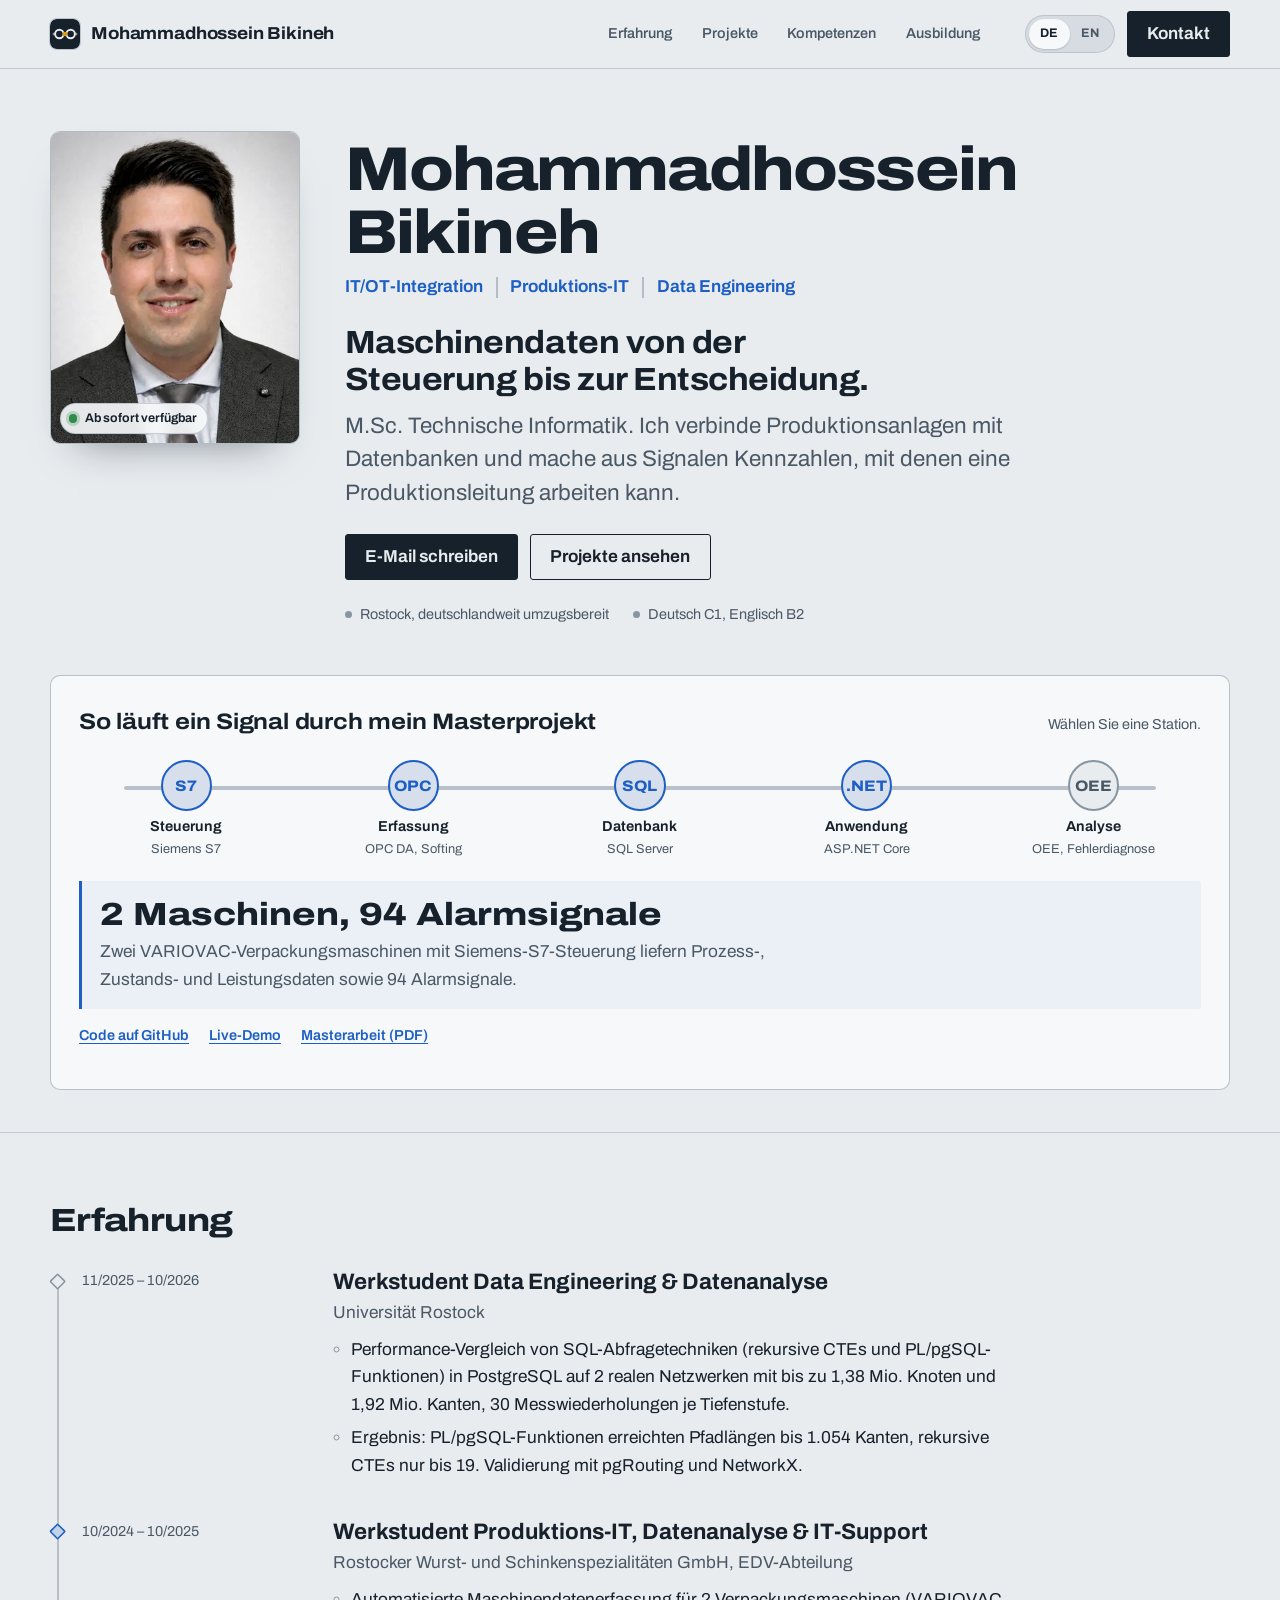
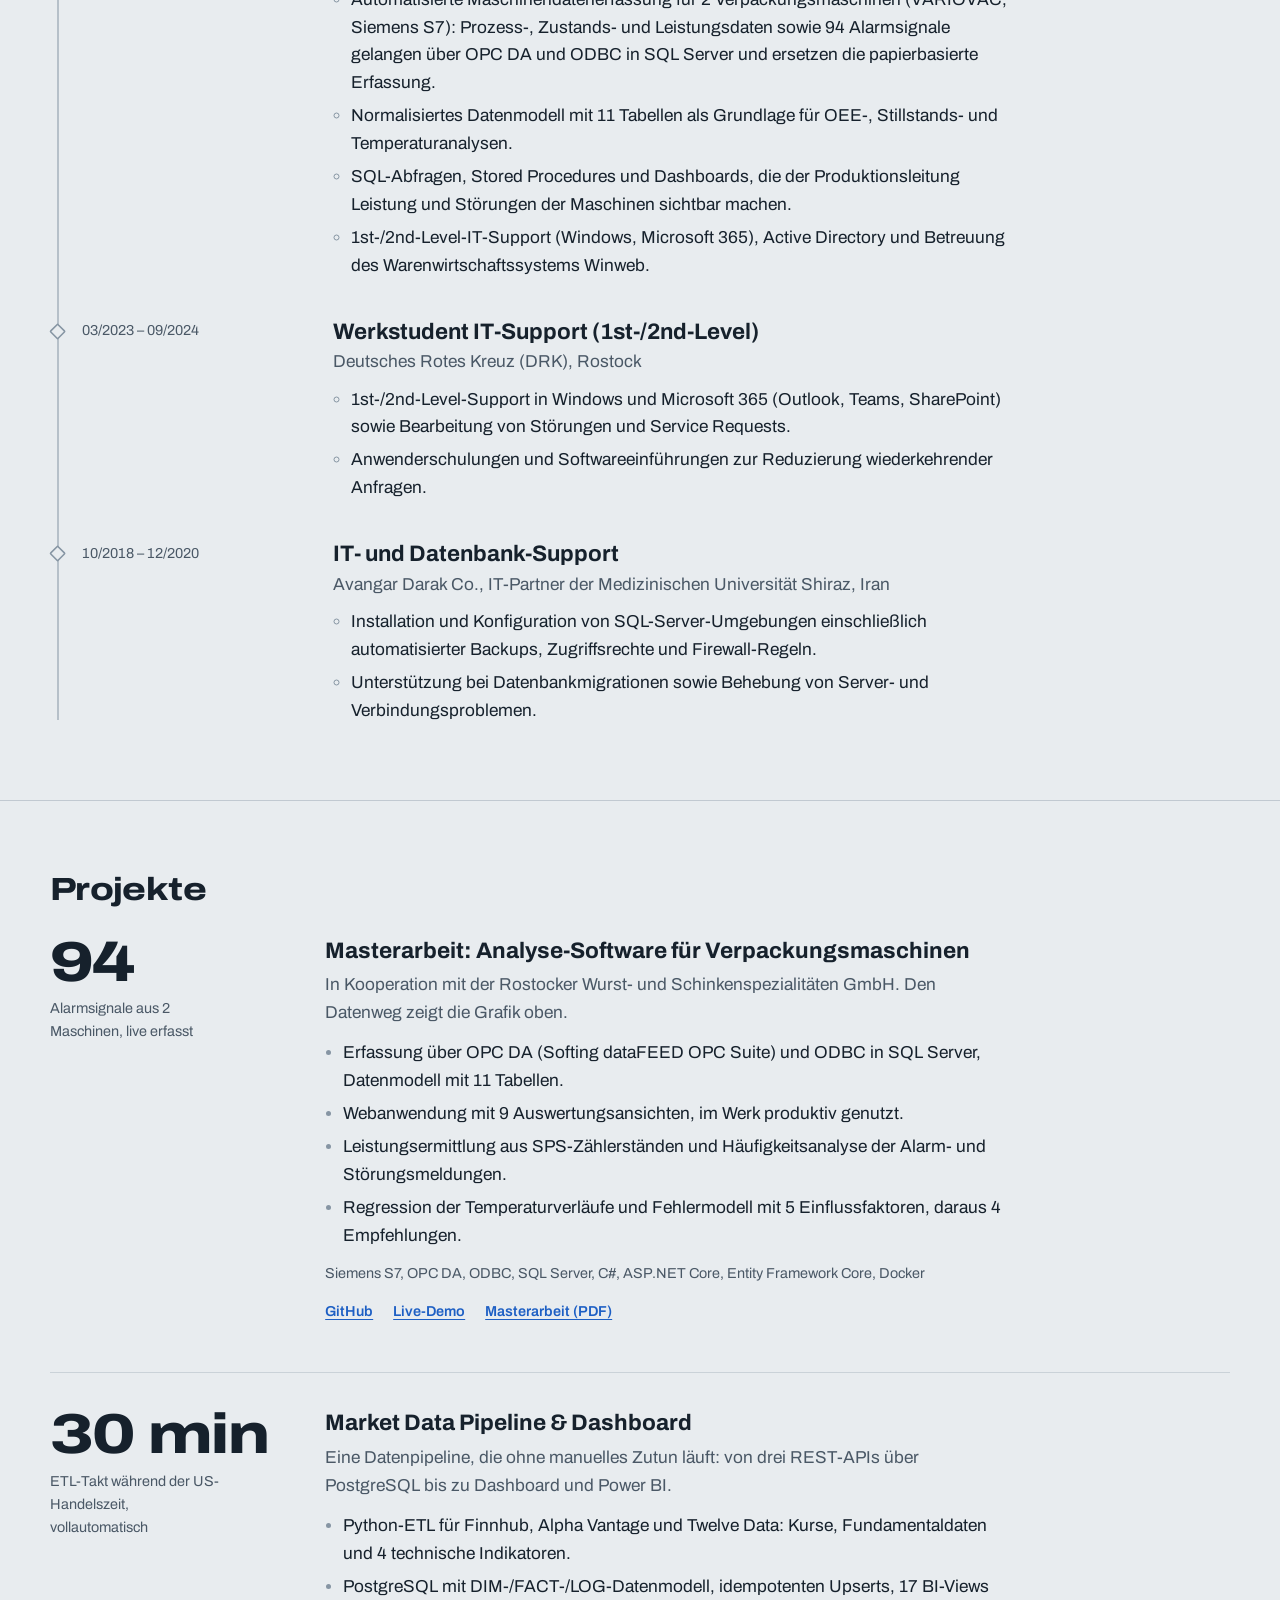
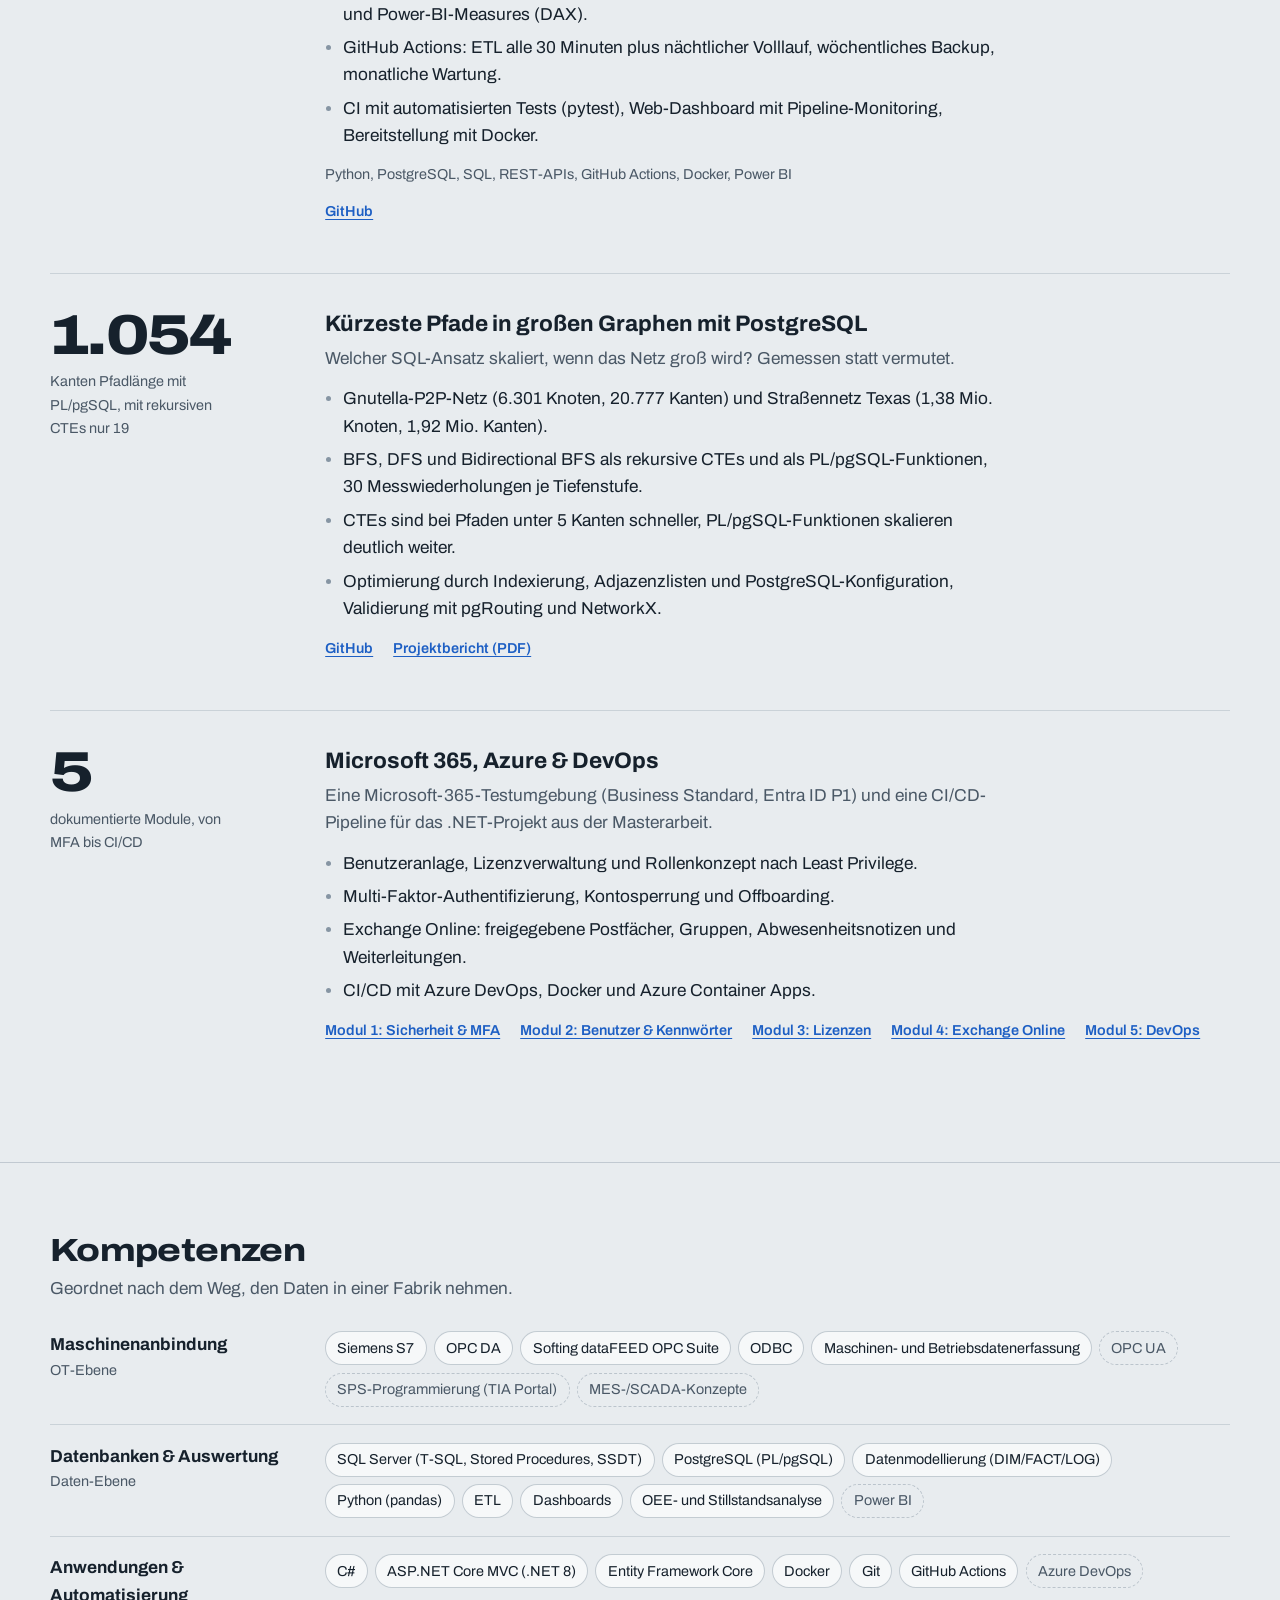
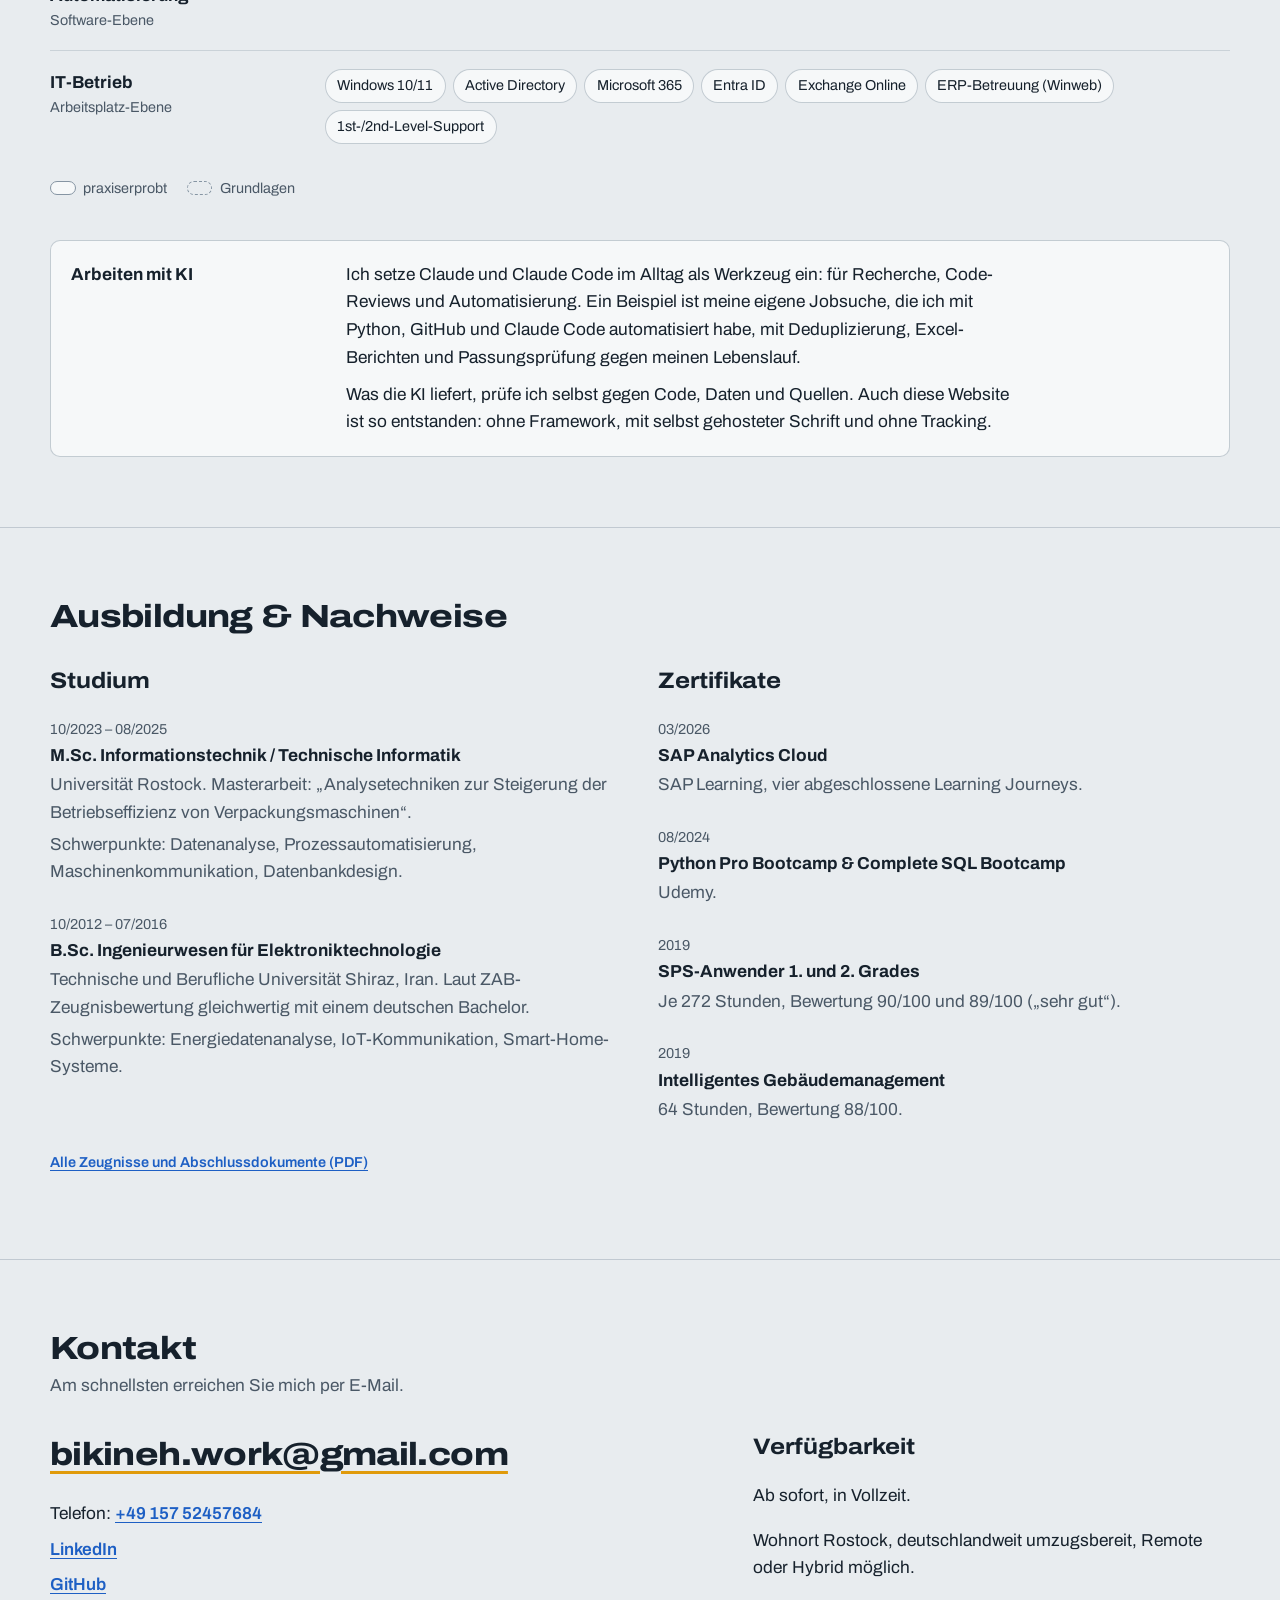
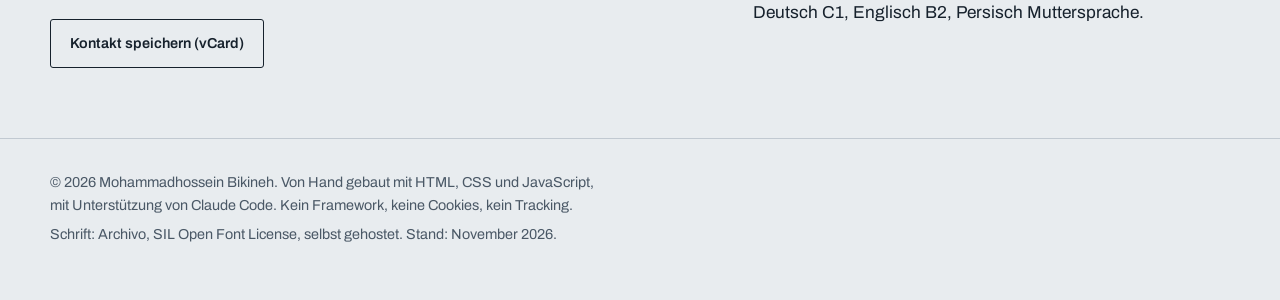
==== commit c86a382c: "Portfolio: professionelle Mobilansicht (kompakter Kopf, Name ohne Worttrennung, Kennzahlen, Signalwe" ====
--- a/index.html
+++ b/index.html
@@ -36,7 +36,7 @@
           <button type="button" data-lang="de" aria-pressed="true">DE</button><button type="button" data-lang="en" aria-pressed="false">EN</button>
         </div>
         <a class="btn btn-primary btn-sm cta-top" href="#contact" data-i18n="nav-contact">Kontakt</a>
-        <button class="menu-btn" type="button" aria-expanded="false" aria-controls="menu"><span class="burger" aria-hidden="true"></span><span data-i18n="menu">Menü</span></button>
+        <button class="menu-btn" type="button" aria-expanded="false" aria-controls="menu" aria-label="Menü" data-i18n-attr="aria-label:menu"><span class="burger" aria-hidden="true"></span></button>
       </div>
     </div>
   </header>
@@ -64,6 +64,7 @@
               <a class="btn btn-quiet" href="#projects" data-i18n="btn-proj">Projekte ansehen</a>
             </div>
             <ul class="status">
+              <li class="on only-mobile" data-i18n="status-1">Ab sofort verfügbar</li>
               <li data-i18n="status-2">Rostock, deutschlandweit umzugsbereit</li>
               <li data-i18n="status-3">Deutsch C1, Englisch B2</li>
             </ul>
--- a/assets/site.css
+++ b/assets/site.css
@@ -116,7 +116,7 @@
 .seg button { font: inherit; font-size: 0.78rem; font-weight: 700; letter-spacing: 0.02em; color: var(--ink-2); background: transparent; border: 0; border-radius: 999px; padding: 0.3rem 0.7rem; cursor: pointer; }
 .seg button[aria-pressed="true"] { background: var(--panel); color: var(--ink); box-shadow: 0 1px 2px color-mix(in srgb, var(--ink) 18%, transparent); }
 .btn-sm { padding: 0.5rem 0.95rem; font-size: var(--step--1); }
-.menu-btn { display: none; align-items: center; gap: 0.55rem; font: inherit; font-size: var(--step--1); font-weight: 650; color: var(--ink); background: var(--panel); border: 1px solid color-mix(in srgb, var(--pipe) 55%, transparent); border-radius: var(--radius-s); padding: 0.45rem 0.75rem; cursor: pointer; }
+.menu-btn { display: none; align-items: center; justify-content: center; width: 2.6rem; height: 2.6rem; color: var(--ink); background: var(--panel); border: 1px solid color-mix(in srgb, var(--pipe) 55%, transparent); border-radius: 10px; padding: 0; cursor: pointer; }
 .burger, .burger::before, .burger::after { display: block; width: 16px; height: 2px; background: currentColor; border-radius: 2px; position: relative; transition: transform 180ms ease, background 180ms; }
 .burger::before, .burger::after { content: ""; position: absolute; left: 0; }
 .burger::before { top: -5px; } .burger::after { top: 5px; }
@@ -163,7 +163,7 @@
 .pulse { width: 0.55rem; height: 0.55rem; border-radius: 50%; background: var(--run); box-shadow: 0 0 0 3px color-mix(in srgb, var(--run) 25%, transparent); }
 
 .hero-text { padding-top: clamp(0rem, 0.5vw, 0.5rem); }
-.name {
+h1.name {
   margin: 0;
   font-size: clamp(2.1rem, 1.3rem + 3.2vw, 3.9rem);
   font-weight: 800; font-stretch: 116%;
@@ -196,15 +196,10 @@
 .status li { display: flex; align-items: center; gap: 0.5rem; }
 .status li::before { content: ""; width: 0.45rem; height: 0.45rem; border-radius: 50%; background: var(--pipe); flex: none; }
 
-@media (max-width: 640px) {
-  .hero-card { grid-template-columns: 1fr; }
-  .portrait { width: 150px; }
-  .portrait .avail { position: static; margin-top: 0.6rem; }
-  .name { font-stretch: 104%; }
-  .roles { gap: 0.25rem 1rem; }
-  .roles li { padding: 0; border: 0; }
-}
-
+.only-mobile { display: none !important; }
+.status li.on::before { background: var(--run); box-shadow: 0 0 0 3px color-mix(in srgb, var(--run) 22%, transparent); }
+
+/* Mobile: compact profile header (photo beside the name), then a clean single column */
 /* ---------- Signal path (the one memorable element) ---------- */
 .path { margin-top: clamp(2rem, 1.5rem + 2vw, 3.5rem); }
 .path-frame {
@@ -341,3 +336,34 @@
   body { background: #fff; color: #000; }
   section.block { border: 0; padding-block: 1rem; }
 }
+
+/* ---------- Mobile (kept last so it wins the cascade) ---------- */
+@media (max-width: 640px) {
+  .hero { padding-block: 1.5rem 1rem; }
+  .hero-card { grid-template-columns: 84px minmax(0, 1fr); column-gap: 1rem; row-gap: 0; align-items: center; }
+  .hero-text { display: contents; }
+  .portrait { grid-column: 1; grid-row: 1; width: 84px; }
+  .portrait img { aspect-ratio: 1; border-radius: 16px; box-shadow: none; }
+  .portrait .avail { display: none; }
+  .hero h1.name { grid-column: 2; grid-row: 1; margin: 0; font-size: min(7.4vw, 1.85rem); font-stretch: 86%; line-height: 1.04; letter-spacing: -0.015em; overflow-wrap: normal; word-break: keep-all; hyphens: none; }
+  .roles, .tagline, .lead, .actions, .status { grid-column: 1 / -1; }
+  .roles { margin-top: 1rem; gap: 0.4rem; }
+  .roles li, .roles li:first-child { padding: 0.25rem 0.65rem; border: 1px solid color-mix(in srgb, var(--signal) 35%, transparent); border-radius: 999px; font-size: 0.82rem; background: color-mix(in srgb, var(--signal) 7%, transparent); }
+  .tagline { margin-top: 1.1rem; font-size: 1.4rem; max-width: none; }
+  .lead { font-size: 1rem; margin-bottom: 1.25rem; }
+  .actions { display: grid; grid-template-columns: 1fr 1fr; gap: 0.6rem; }
+  .actions .btn { justify-content: center; padding: 0.8rem 0.6rem; font-size: 0.95rem; }
+  .status { flex-direction: column; gap: 0.45rem; }
+  .only-mobile { display: flex !important; }
+  .path { margin-top: 1.75rem; }
+  .path-head h2 { font-size: 1.15rem; }
+  .block-head h2 { font-size: 1.6rem; }
+  .figure .num { font-size: 2.5rem; }
+  .figure .cap { max-width: none; }
+  .block-head p { font-size: 1rem; }
+  .node .dot { width: 2.8rem; height: 2.8rem; font-size: 0.85rem; }
+  .line::before { left: 1.4rem; }
+  .readout .value { font-size: 1.45rem; }
+  .contact .mail { font-size: 1.35rem; }
+}
+
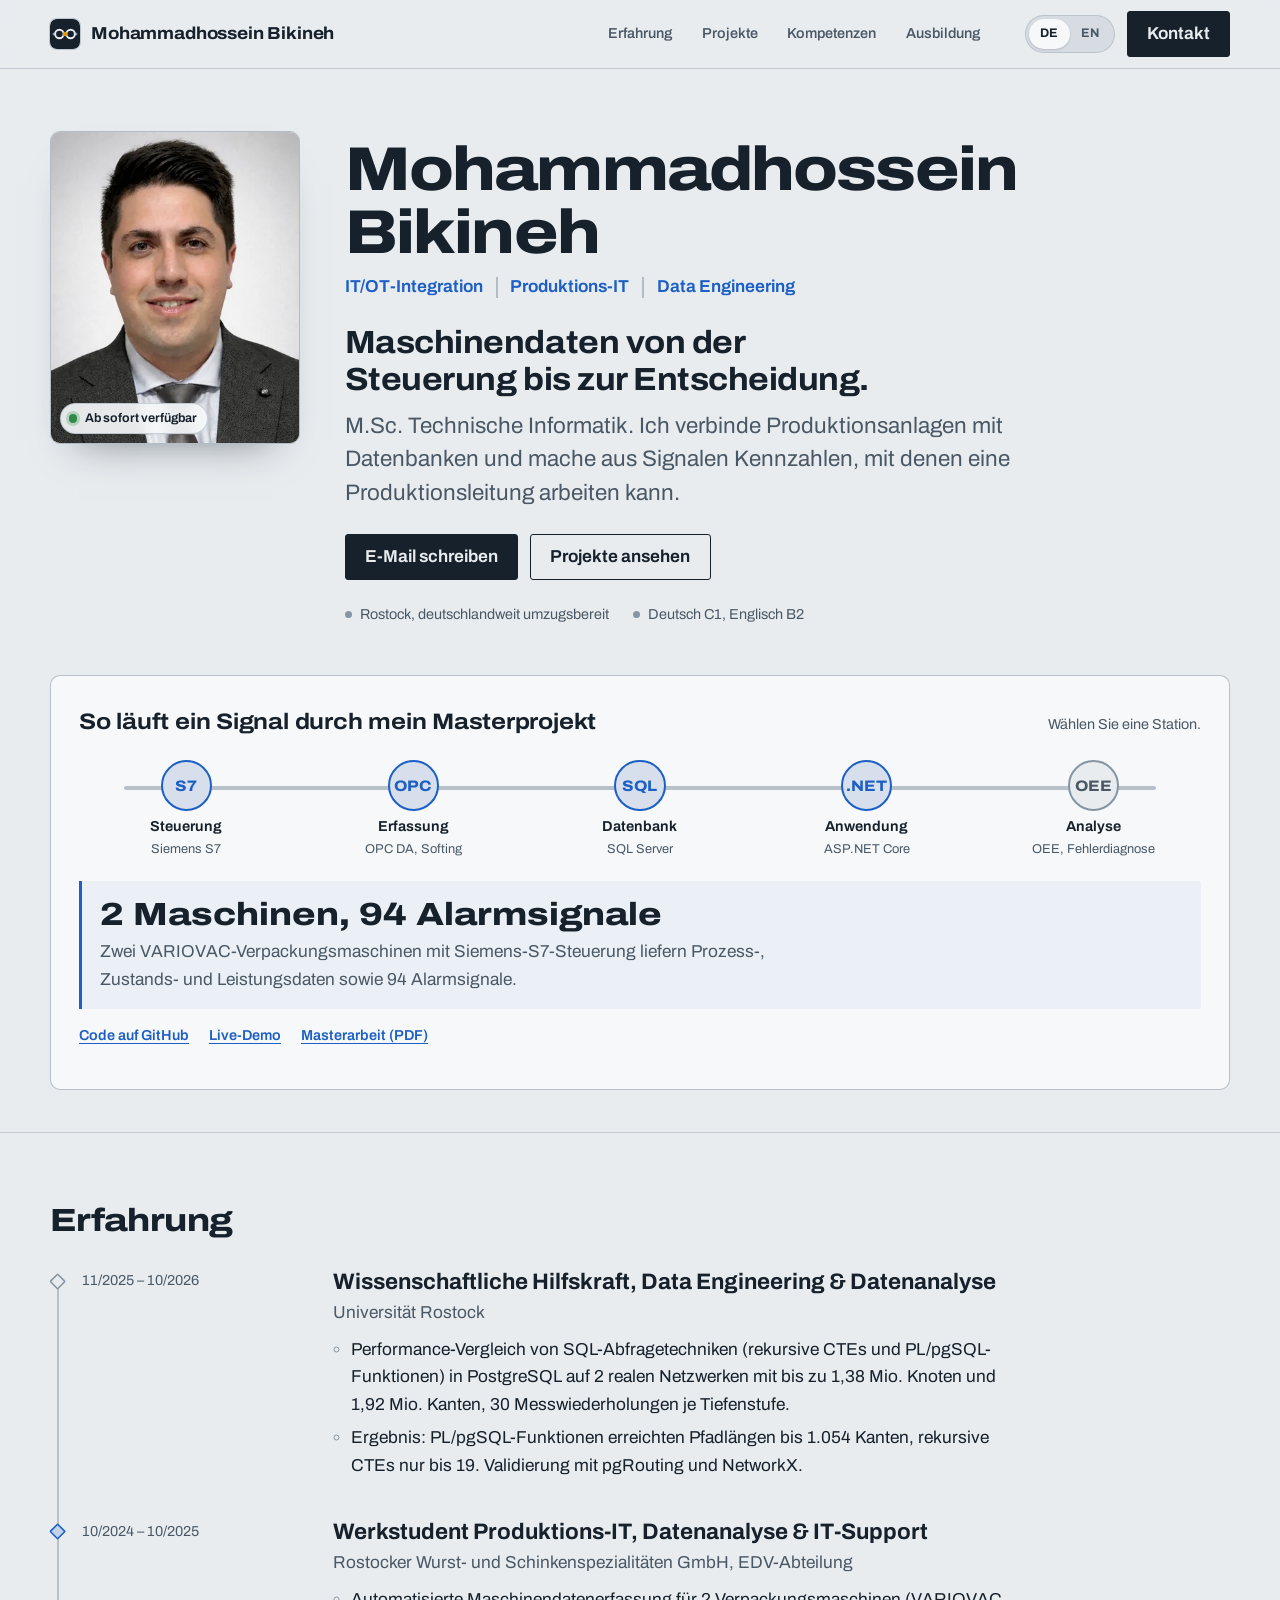
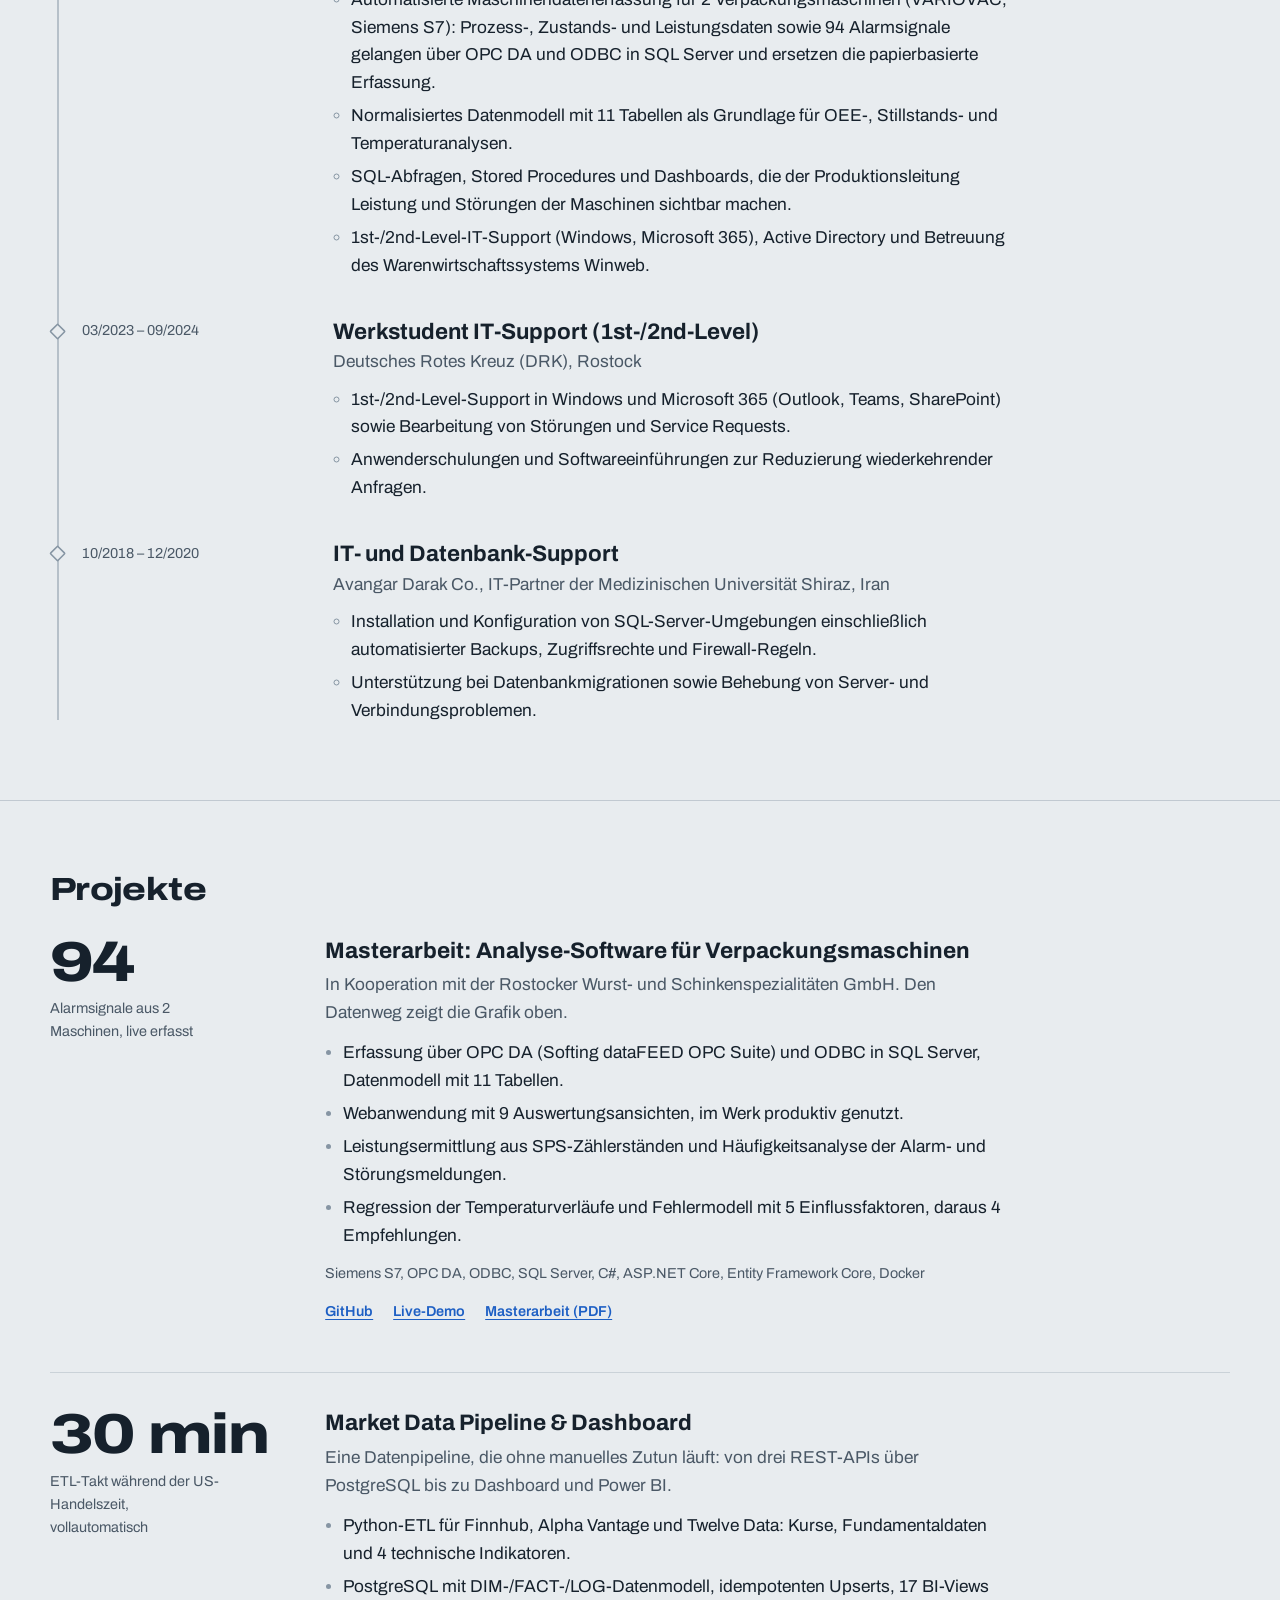
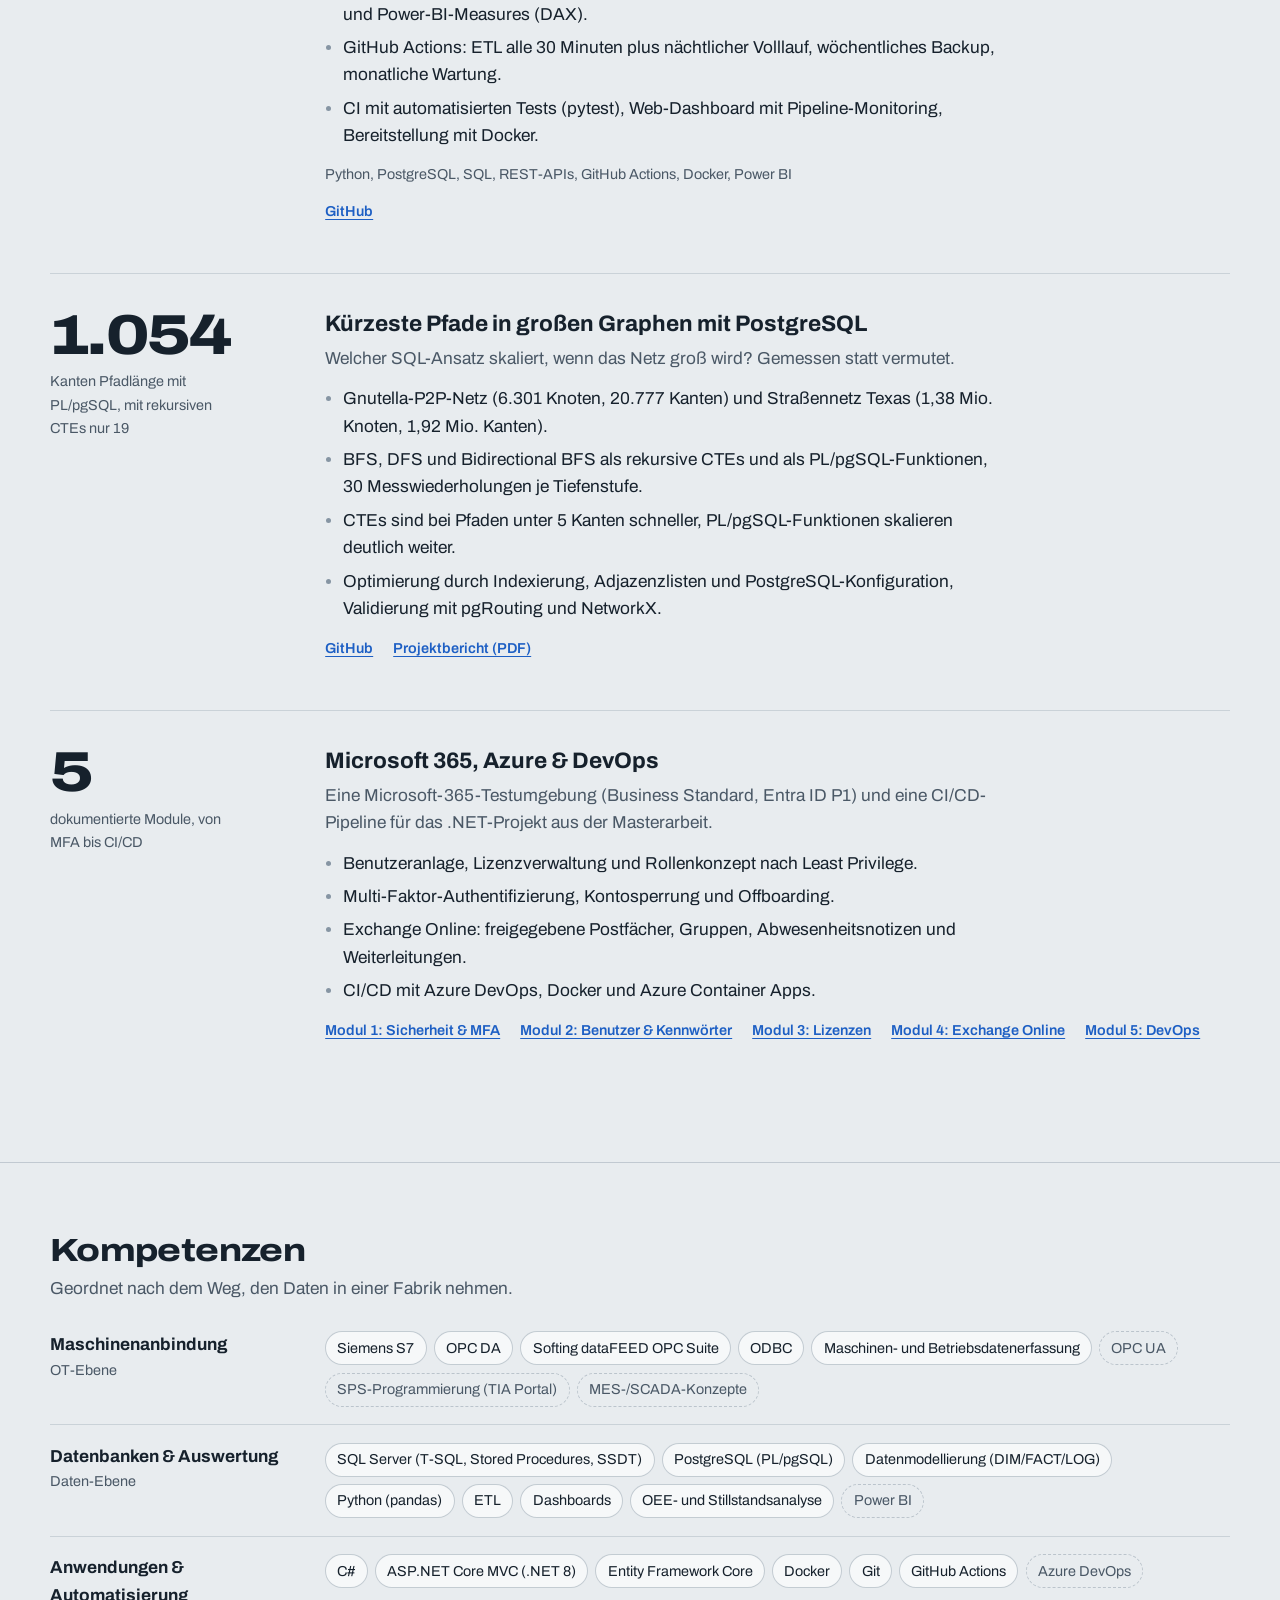
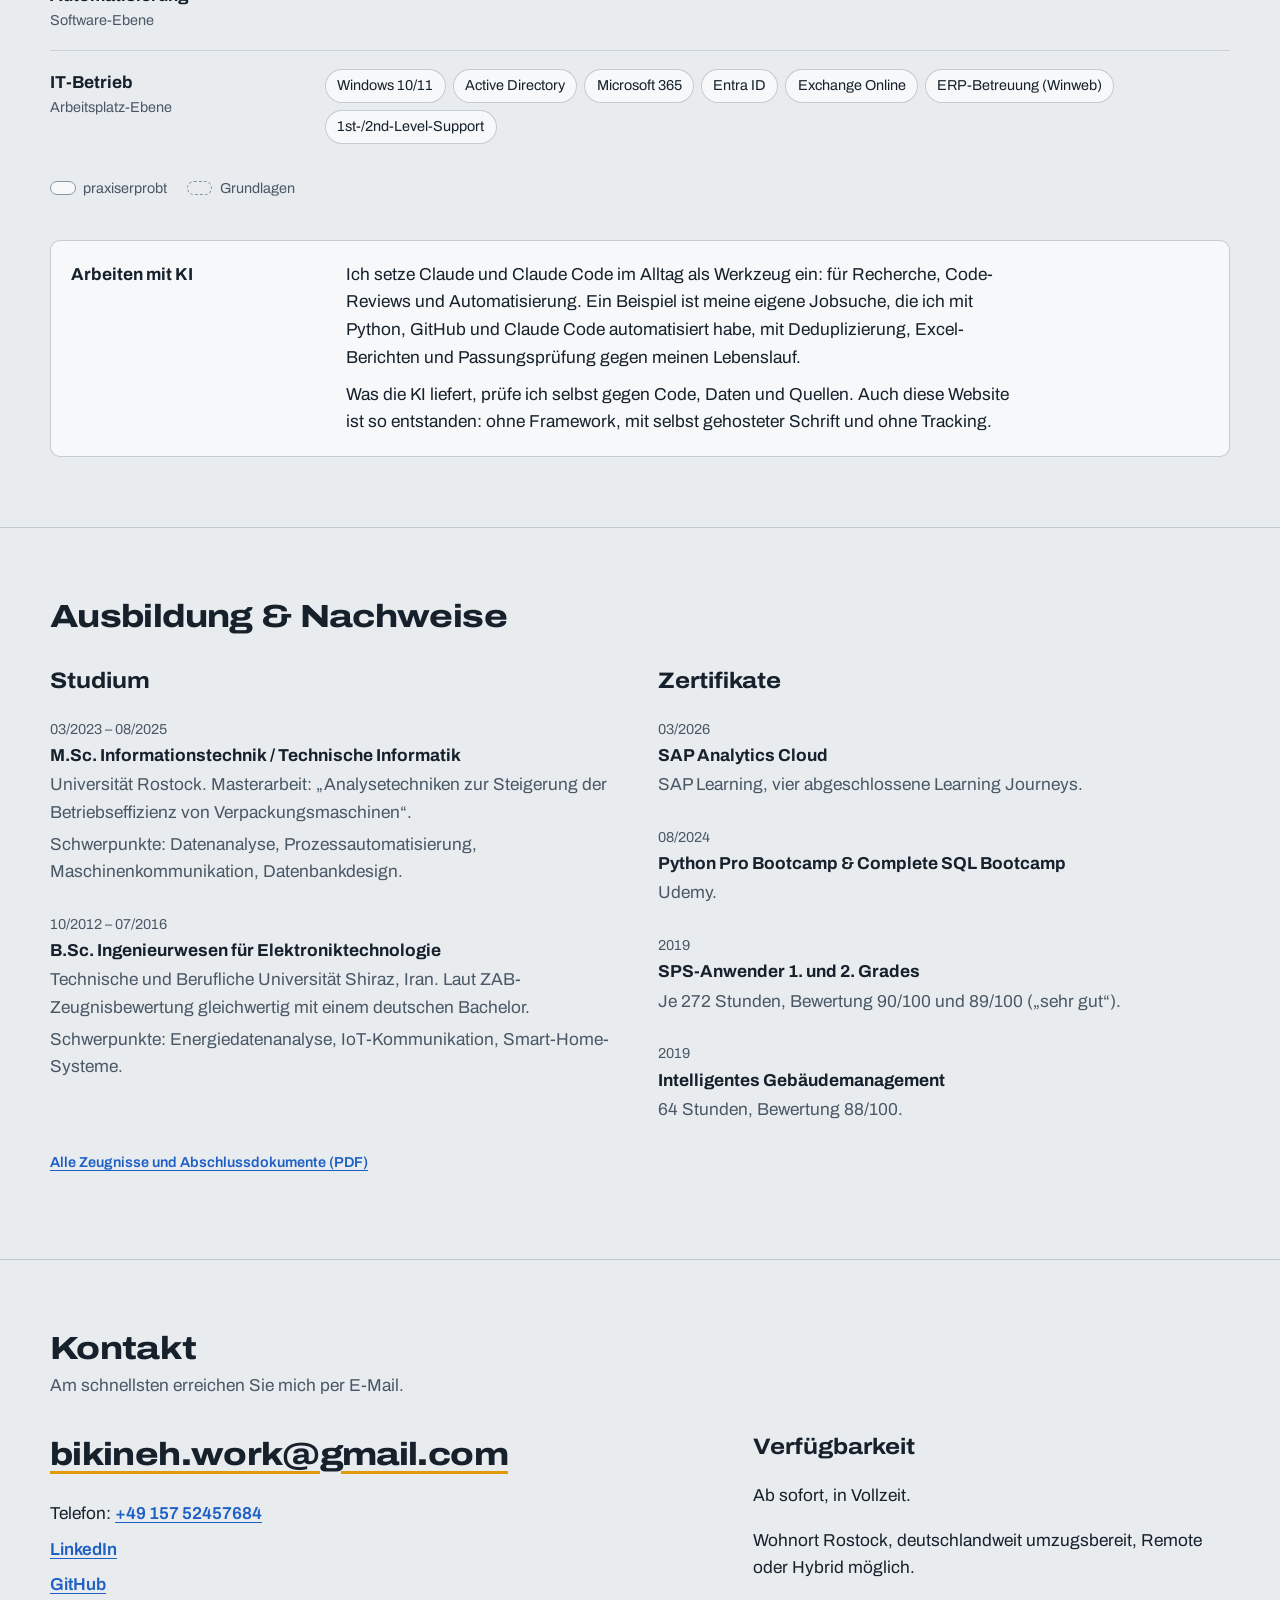
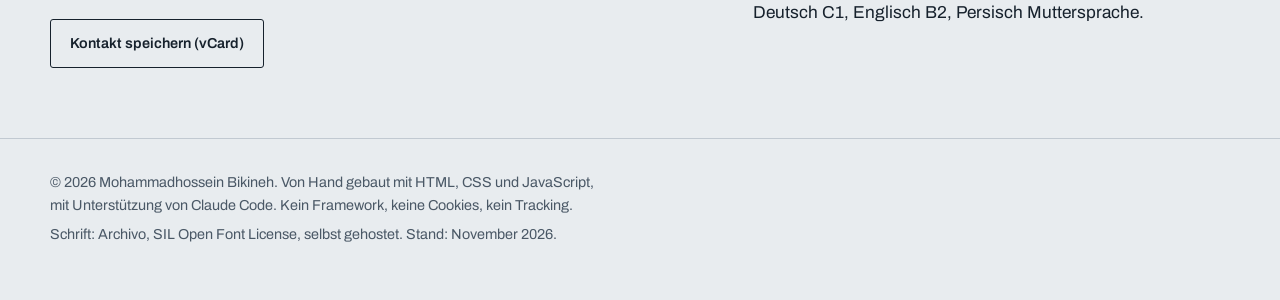
==== commit e7f4ac1e: "Portfolio: Uni-Stelle als Wissenschaftliche Hilfskraft, M.Sc. ab 03/2023 (wie Lebenslauf)" ====
--- a/index.html
+++ b/index.html
@@ -122,7 +122,7 @@
         <li class="job">
           <time>11/2025 – 10/2026</time>
           <div>
-            <h3 data-i18n="job1-h">Werkstudent Data Engineering &amp; Datenanalyse</h3>
+            <h3 data-i18n="job1-h">Wissenschaftliche Hilfskraft, Data Engineering &amp; Datenanalyse</h3>
             <p class="org" data-i18n="job1-org">Universität Rostock</p>
             <ul data-i18n-html="job1-list"><li>Performance-Vergleich von SQL-Abfragetechniken (rekursive CTEs und PL/pgSQL-Funktionen) in PostgreSQL auf 2 realen Netzwerken mit bis zu 1,38 Mio. Knoten und 1,92 Mio. Kanten, 30 Messwiederholungen je Tiefenstufe.</li><li>Ergebnis: PL/pgSQL-Funktionen erreichten Pfadlängen bis 1.054 Kanten, rekursive CTEs nur bis 19. Validierung mit pgRouting und NetworkX.</li></ul>
           </div>
@@ -241,7 +241,7 @@
           <div>
             <h3 class="col" data-i18n="edu-col1">Studium</h3>
           <div class="entry">
-            <time>10/2023 – 08/2025</time>
+            <time>03/2023 – 08/2025</time>
             <h3 data-i18n="e1-h">M.Sc. Informationstechnik / Technische Informatik</h3>
             <p data-i18n="e1-p">Universität Rostock. Masterarbeit: „Analysetechniken zur Steigerung der Betriebseffizienz von Verpackungsmaschinen“.</p>
             <p data-i18n="e1-f">Schwerpunkte: Datenanalyse, Prozessautomatisierung, Maschinenkommunikation, Datenbankdesign.</p>
@@ -315,7 +315,7 @@
     </div>
   </footer>
 
-  <script type="application/json" id="i18n">{"de": {"meta-title": "Mohammadhossein Bikineh | IT/OT-Integration & Data Engineering", "meta-desc": "Portfolio von Mohammadhossein Bikineh, M.Sc. Technische Informatik: Maschinendatenerfassung mit Siemens S7 und OPC, SQL Server, PostgreSQL und Python. Rostock, deutschlandweit umzugsbereit.", "skip": "Zum Inhalt springen", "lang-switch": "Sprache auf Englisch umstellen", "nav-exp": "Erfahrung", "nav-proj": "Projekte", "nav-skills": "Kompetenzen", "nav-edu": "Ausbildung", "nav-contact": "Kontakt", "role-1": "IT/OT-Integration", "role-2": "Produktions-IT", "role-3": "Data Engineering", "menu": "Menü", "lang-group": "Sprache", "nav-label": "Hauptnavigation", "hero-h1": "Maschinendaten von der Steuerung bis zur Entscheidung.", "hero-lead": "M.Sc. Technische Informatik. Ich verbinde Produktionsanlagen mit Datenbanken und mache aus Signalen Kennzahlen, mit denen eine Produktionsleitung arbeiten kann.", "btn-mail": "E-Mail schreiben", "btn-proj": "Projekte ansehen", "status-1": "Ab sofort verfügbar", "status-2": "Rostock, deutschlandweit umzugsbereit", "status-3": "Deutsch C1, Englisch B2", "portrait-alt": "Porträt von Mohammadhossein Bikineh", "path-h2": "So läuft ein Signal durch mein Masterprojekt", "path-hint": "Wählen Sie eine Station.", "node-1": "Steuerung", "node-1s": "Siemens S7", "node-2": "Erfassung", "node-2s": "OPC DA, Softing", "node-3": "Datenbank", "node-3s": "SQL Server", "node-4": "Anwendung", "node-4s": "ASP.NET Core", "node-5": "Analyse", "node-5s": "OEE, Fehlerdiagnose", "stage1-value": "2 Maschinen, 94 Alarmsignale", "stage1-text": "Zwei VARIOVAC-Verpackungsmaschinen mit Siemens-S7-Steuerung liefern Prozess-, Zustands- und Leistungsdaten sowie 94 Alarmsignale.", "stage2-value": "OPC DA, dann ODBC", "stage2-text": "Softing dataFEED liest die Werte als OPC-Tags aus den Datenbausteinen der Steuerung und schreibt sie zeitgesteuert per ODBC in die Datenbank. Rohwerte im Zehntel-Format, etwa 432, werden zu 43,2 °C.", "stage3-value": "11 Tabellen", "stage3-text": "Ein normalisiertes Datenmodell für Maschinen-, Leistungs-, Temperatur-, Alarm-, Zustands- und Störungsdaten ist die Grundlage für OEE- und Stillstandsanalysen.", "stage4-value": "9 Ansichten, produktiv im Werk", "stage4-text": "Eine Webanwendung zeigt Leistung, Temperatur, Alarme, Zustände, Störungen und Planung live an. Sie ist im Werk produktiv im Einsatz.", "stage5-value": "5 Einflussfaktoren, 4 Empfehlungen", "stage5-text": "Stückweise Regression der Temperaturverläufe und ein Fehlerwahrscheinlichkeitsmodell. Daraus entstanden Empfehlungen, unter anderem die Migration von OPC DA auf OPC UA.", "path-code": "Code auf GitHub", "path-demo": "Live-Demo", "path-thesis": "Masterarbeit (PDF)", "exp-h2": "Erfahrung", "job1-h": "Werkstudent Data Engineering & Datenanalyse", "job1-org": "Universität Rostock", "job1-list": "<li>Performance-Vergleich von SQL-Abfragetechniken (rekursive CTEs und PL/pgSQL-Funktionen) in PostgreSQL auf 2 realen Netzwerken mit bis zu 1,38 Mio. Knoten und 1,92 Mio. Kanten, 30 Messwiederholungen je Tiefenstufe.</li><li>Ergebnis: PL/pgSQL-Funktionen erreichten Pfadlängen bis 1.054 Kanten, rekursive CTEs nur bis 19. Validierung mit pgRouting und NetworkX.</li>", "job2-h": "Werkstudent Produktions-IT, Datenanalyse & IT-Support", "job2-org": "Rostocker Wurst- und Schinkenspezialitäten GmbH, EDV-Abteilung", "job2-list": "<li>Automatisierte Maschinendatenerfassung für 2 Verpackungsmaschinen (VARIOVAC, Siemens S7): Prozess-, Zustands- und Leistungsdaten sowie 94 Alarmsignale gelangen über OPC DA und ODBC in SQL Server und ersetzen die papierbasierte Erfassung.</li><li>Normalisiertes Datenmodell mit 11 Tabellen als Grundlage für OEE-, Stillstands- und Temperaturanalysen.</li><li>SQL-Abfragen, Stored Procedures und Dashboards, die der Produktionsleitung Leistung und Störungen der Maschinen sichtbar machen.</li><li>1st-/2nd-Level-IT-Support (Windows, Microsoft 365), Active Directory und Betreuung des Warenwirtschaftssystems Winweb.</li>", "job3-h": "Werkstudent IT-Support (1st-/2nd-Level)", "job3-org": "Deutsches Rotes Kreuz (DRK), Rostock", "job3-list": "<li>1st-/2nd-Level-Support in Windows und Microsoft 365 (Outlook, Teams, SharePoint) sowie Bearbeitung von Störungen und Service Requests.</li><li>Anwenderschulungen und Softwareeinführungen zur Reduzierung wiederkehrender Anfragen.</li>", "job4-h": "IT- und Datenbank-Support", "job4-org": "Avangar Darak Co., IT-Partner der Medizinischen Universität Shiraz, Iran", "job4-list": "<li>Installation und Konfiguration von SQL-Server-Umgebungen einschließlich automatisierter Backups, Zugriffsrechte und Firewall-Regeln.</li><li>Unterstützung bei Datenbankmigrationen sowie Behebung von Server- und Verbindungsproblemen.</li>", "proj-h2": "Projekte", "p1-cap": "Alarmsignale aus 2 Maschinen, live erfasst", "p1-h": "Masterarbeit: Analyse-Software für Verpackungsmaschinen", "p1-intro": "In Kooperation mit der Rostocker Wurst- und Schinkenspezialitäten GmbH. Den Datenweg zeigt die Grafik oben.", "p1-list": "<li>Erfassung über OPC DA (Softing dataFEED OPC Suite) und ODBC in SQL Server, Datenmodell mit 11 Tabellen.</li><li>Webanwendung mit 9 Auswertungsansichten, im Werk produktiv genutzt.</li><li>Leistungsermittlung aus SPS-Zählerständen und Häufigkeitsanalyse der Alarm- und Störungsmeldungen.</li><li>Regression der Temperaturverläufe und Fehlermodell mit 5 Einflussfaktoren, daraus 4 Empfehlungen.</li>", "p1-tech": "Siemens S7, OPC DA, ODBC, SQL Server, C#, ASP.NET Core, Entity Framework Core, Docker", "p2-cap": "ETL-Takt während der US-Handelszeit, vollautomatisch", "p2-h": "Market Data Pipeline & Dashboard", "p2-intro": "Eine Datenpipeline, die ohne manuelles Zutun läuft: von drei REST-APIs über PostgreSQL bis zu Dashboard und Power BI.", "p2-list": "<li>Python-ETL für Finnhub, Alpha Vantage und Twelve Data: Kurse, Fundamentaldaten und 4 technische Indikatoren.</li><li>PostgreSQL mit DIM-/FACT-/LOG-Datenmodell, idempotenten Upserts, 17 BI-Views und Power-BI-Measures (DAX).</li><li>GitHub Actions: ETL alle 30 Minuten plus nächtlicher Volllauf, wöchentliches Backup, monatliche Wartung.</li><li>CI mit automatisierten Tests (pytest), Web-Dashboard mit Pipeline-Monitoring, Bereitstellung mit Docker.</li>", "p2-tech": "Python, PostgreSQL, SQL, REST-APIs, GitHub Actions, Docker, Power BI", "p3-num": "1.054", "p3-cap": "Kanten Pfadlänge mit PL/pgSQL, mit rekursiven CTEs nur 19", "p3-h": "Kürzeste Pfade in großen Graphen mit PostgreSQL", "p3-intro": "Welcher SQL-Ansatz skaliert, wenn das Netz groß wird? Gemessen statt vermutet.", "p3-list": "<li>Gnutella-P2P-Netz (6.301 Knoten, 20.777 Kanten) und Straßennetz Texas (1,38 Mio. Knoten, 1,92 Mio. Kanten).</li><li>BFS, DFS und Bidirectional BFS als rekursive CTEs und als PL/pgSQL-Funktionen, 30 Messwiederholungen je Tiefenstufe.</li><li>CTEs sind bei Pfaden unter 5 Kanten schneller, PL/pgSQL-Funktionen skalieren deutlich weiter.</li><li>Optimierung durch Indexierung, Adjazenzlisten und PostgreSQL-Konfiguration, Validierung mit pgRouting und NetworkX.</li>", "p3-report": "Projektbericht (PDF)", "p4-cap": "dokumentierte Module, von MFA bis CI/CD", "p4-h": "Microsoft 365, Azure & DevOps", "p4-intro": "Eine Microsoft-365-Testumgebung (Business Standard, Entra ID P1) und eine CI/CD-Pipeline für das .NET-Projekt aus der Masterarbeit.", "p4-list": "<li>Benutzeranlage, Lizenzverwaltung und Rollenkonzept nach Least Privilege.</li><li>Multi-Faktor-Authentifizierung, Kontosperrung und Offboarding.</li><li>Exchange Online: freigegebene Postfächer, Gruppen, Abwesenheitsnotizen und Weiterleitungen.</li><li>CI/CD mit Azure DevOps, Docker und Azure Container Apps.</li>", "p4-m1": "Modul 1: Sicherheit & MFA", "p4-m2": "Modul 2: Benutzer & Kennwörter", "p4-m3": "Modul 3: Lizenzen", "p4-m4": "Modul 4: Exchange Online", "p4-m5": "Modul 5: DevOps", "gh": "GitHub", "skills-h2": "Kompetenzen", "skills-p": "Geordnet nach dem Weg, den Daten in einer Fabrik nehmen.", "lg-solid": "praxiserprobt", "lg-basic": "Grundlagen", "l1-h": "Maschinenanbindung", "l1-s": "OT-Ebene", "l2-h": "Datenbanken & Auswertung", "l2-s": "Daten-Ebene", "l3-h": "Anwendungen & Automatisierung", "l3-s": "Software-Ebene", "l4-h": "IT-Betrieb", "l4-s": "Arbeitsplatz-Ebene", "c-mde": "Maschinen- und Betriebsdatenerfassung", "c-sps": "SPS-Programmierung (TIA Portal)", "c-mes": "MES-/SCADA-Konzepte", "c-model": "Datenmodellierung (DIM/FACT/LOG)", "c-oee": "OEE- und Stillstandsanalyse", "c-support": "1st-/2nd-Level-Support", "c-erp": "ERP-Betreuung (Winweb)", "ai-h": "Arbeiten mit KI", "ai-p1": "Ich setze Claude und Claude Code im Alltag als Werkzeug ein: für Recherche, Code-Reviews und Automatisierung. Ein Beispiel ist meine eigene Jobsuche, die ich mit Python, GitHub und Claude Code automatisiert habe, mit Deduplizierung, Excel-Berichten und Passungsprüfung gegen meinen Lebenslauf.", "ai-p2": "Was die KI liefert, prüfe ich selbst gegen Code, Daten und Quellen. Auch diese Website ist so entstanden: ohne Framework, mit selbst gehosteter Schrift und ohne Tracking.", "edu-h2": "Ausbildung & Nachweise", "edu-col1": "Studium", "edu-col2": "Zertifikate", "e1-h": "M.Sc. Informationstechnik / Technische Informatik", "e1-p": "Universität Rostock. Masterarbeit: „Analysetechniken zur Steigerung der Betriebseffizienz von Verpackungsmaschinen“.", "e1-f": "Schwerpunkte: Datenanalyse, Prozessautomatisierung, Maschinenkommunikation, Datenbankdesign.", "e2-h": "B.Sc. Ingenieurwesen für Elektroniktechnologie", "e2-p": "Technische und Berufliche Universität Shiraz, Iran. Laut ZAB-Zeugnisbewertung gleichwertig mit einem deutschen Bachelor.", "e2-f": "Schwerpunkte: Energiedatenanalyse, IoT-Kommunikation, Smart-Home-Systeme.", "z1-h": "SAP Analytics Cloud", "z1-p": "SAP Learning, vier abgeschlossene Learning Journeys.", "z2-h": "Python Pro Bootcamp & Complete SQL Bootcamp", "z2-p": "Udemy.", "z3-h": "SPS-Anwender 1. und 2. Grades", "z3-p": "Je 272 Stunden, Bewertung 90/100 und 89/100 („sehr gut“).", "z4-h": "Intelligentes Gebäudemanagement", "z4-p": "64 Stunden, Bewertung 88/100.", "docs": "Alle Zeugnisse und Abschlussdokumente (PDF)", "contact-h2": "Kontakt", "contact-p": "Am schnellsten erreichen Sie mich per E-Mail.", "ch-phone": "Telefon", "vcard": "Kontakt speichern (vCard)", "avail-h": "Verfügbarkeit", "avail-1": "Ab sofort, in Vollzeit.", "avail-2": "Wohnort Rostock, deutschlandweit umzugsbereit, Remote oder Hybrid möglich.", "avail-3": "Deutsch C1, Englisch B2, Persisch Muttersprache.", "foot-1": "© 2026 Mohammadhossein Bikineh. Von Hand gebaut mit HTML, CSS und JavaScript, mit Unterstützung von Claude Code. Kein Framework, keine Cookies, kein Tracking.", "foot-2": "Schrift: Archivo, SIL Open Font License, selbst gehostet. Stand: November 2026."}, "en": {"meta-title": "Mohammadhossein Bikineh | IT/OT Integration & Data Engineering", "meta-desc": "Portfolio of Mohammadhossein Bikineh, M.Sc. Technical Computer Science: machine data acquisition with Siemens S7 and OPC, SQL Server, PostgreSQL and Python. Based in Rostock, open to relocating across Germany.", "skip": "Skip to content", "lang-switch": "Switch language to German", "nav-exp": "Experience", "nav-proj": "Projects", "nav-skills": "Skills", "nav-edu": "Education", "nav-contact": "Contact", "role-1": "IT/OT integration", "role-2": "Production IT", "role-3": "Data engineering", "menu": "Menu", "lang-group": "Language", "nav-label": "Main navigation", "hero-h1": "Machine data, from the controller to the decision.", "hero-lead": "M.Sc. in Technical Computer Science. I connect production machines to databases and turn their signals into figures that production managers can work with.", "btn-mail": "Send an email", "btn-proj": "See projects", "status-1": "Available now", "status-2": "Rostock, open to relocating across Germany", "status-3": "German C1, English B2", "portrait-alt": "Portrait of Mohammadhossein Bikineh", "path-h2": "How a signal travels through my master’s project", "path-hint": "Select a stage.", "node-1": "Controller", "node-1s": "Siemens S7", "node-2": "Acquisition", "node-2s": "OPC DA, Softing", "node-3": "Database", "node-3s": "SQL Server", "node-4": "Application", "node-4s": "ASP.NET Core", "node-5": "Analysis", "node-5s": "OEE, fault diagnosis", "stage1-value": "2 machines, 94 alarm signals", "stage1-text": "Two VARIOVAC packaging machines with Siemens S7 controllers deliver process, state and performance data plus 94 alarm signals.", "stage2-value": "OPC DA, then ODBC", "stage2-text": "Softing dataFEED reads the values as OPC tags from the controller’s data blocks and writes them to the database via ODBC on a schedule. Raw values in tenths, such as 432, become 43.2 °C.", "stage3-value": "11 tables", "stage3-text": "A normalised data model for machine, performance, temperature, alarm, state and fault data is the basis for OEE and downtime analyses.", "stage4-value": "9 views, in use at the plant", "stage4-text": "A web application shows performance, temperature, alarms, states, faults and planning live. It is in productive use at the plant.", "stage5-value": "5 factors, 4 recommendations", "stage5-text": "Piecewise regression of temperature curves and a fault probability model. They led to recommendations, including the migration from OPC DA to OPC UA.", "path-code": "Code on GitHub", "path-demo": "Live demo", "path-thesis": "Master’s thesis (PDF)", "exp-h2": "Experience", "job1-h": "Working student, data engineering & data analysis", "job1-org": "University of Rostock", "job1-list": "<li>Performance comparison of SQL query techniques (recursive CTEs and PL/pgSQL functions) in PostgreSQL on 2 real networks with up to 1.38 million nodes and 1.92 million edges, 30 repetitions per depth level.</li><li>Result: PL/pgSQL functions reached path lengths of up to 1,054 edges, recursive CTEs only 19. Validated with pgRouting and NetworkX.</li>", "job2-h": "Working student, production IT, data analysis & IT support", "job2-org": "Rostocker Wurst- und Schinkenspezialitäten GmbH, IT department", "job2-list": "<li>Automated machine data acquisition for 2 packaging machines (VARIOVAC, Siemens S7): process, state and performance data plus 94 alarm signals flow via OPC DA and ODBC into SQL Server, replacing paper-based recording.</li><li>Normalised data model with 11 tables as the basis for OEE, downtime and temperature analyses.</li><li>SQL queries, stored procedures and dashboards that make machine performance and faults visible to production management.</li><li>1st/2nd-level IT support (Windows, Microsoft 365), Active Directory and support of the Winweb ERP system.</li>", "job3-h": "Working student, IT support (1st/2nd level)", "job3-org": "German Red Cross (DRK), Rostock", "job3-list": "<li>1st/2nd-level support for Windows and Microsoft 365 (Outlook, Teams, SharePoint), handling incidents and service requests.</li><li>User training and software roll-outs to reduce recurring requests.</li>", "job4-h": "IT and database support", "job4-org": "Avangar Darak Co., IT partner of Shiraz University of Medical Sciences, Iran", "job4-list": "<li>Installation and configuration of SQL Server environments including automated backups, access rights and firewall rules.</li><li>Support for database migrations and resolution of server and connectivity issues.</li>", "proj-h2": "Projects", "p1-cap": "alarm signals from 2 machines, captured live", "p1-h": "Master’s thesis: analysis software for packaging machines", "p1-intro": "In cooperation with Rostocker Wurst- und Schinkenspezialitäten GmbH. The data path is shown in the diagram above.", "p1-list": "<li>Acquisition via OPC DA (Softing dataFEED OPC Suite) and ODBC into SQL Server, data model with 11 tables.</li><li>Web application with 9 analysis views, in productive use at the plant.</li><li>Output calculation from PLC counters and frequency analysis of alarm and fault messages.</li><li>Regression of temperature curves and a fault model with 5 factors, resulting in 4 recommendations.</li>", "p1-tech": "Siemens S7, OPC DA, ODBC, SQL Server, C#, ASP.NET Core, Entity Framework Core, Docker", "p2-cap": "ETL interval during US trading hours, fully automated", "p2-h": "Market data pipeline & dashboard", "p2-intro": "A data pipeline that runs without manual work: from three REST APIs via PostgreSQL to a dashboard and Power BI.", "p2-list": "<li>Python ETL for Finnhub, Alpha Vantage and Twelve Data: prices, fundamentals and 4 technical indicators.</li><li>PostgreSQL with a DIM/FACT/LOG data model, idempotent upserts, 17 BI views and Power BI measures (DAX).</li><li>GitHub Actions: ETL every 30 minutes plus a nightly full run, weekly backup, monthly maintenance.</li><li>CI with automated tests (pytest), web dashboard with pipeline monitoring, deployed with Docker.</li>", "p2-tech": "Python, PostgreSQL, SQL, REST APIs, GitHub Actions, Docker, Power BI", "p3-num": "1,054", "p3-cap": "edges of path length with PL/pgSQL, only 19 with recursive CTEs", "p3-h": "Shortest paths in large graphs with PostgreSQL", "p3-intro": "Which SQL approach scales once the network gets large? Measured, not assumed.", "p3-list": "<li>Gnutella P2P network (6,301 nodes, 20,777 edges) and Texas road network (1.38 million nodes, 1.92 million edges).</li><li>BFS, DFS and bidirectional BFS as recursive CTEs and as PL/pgSQL functions, 30 repetitions per depth level.</li><li>CTEs are faster for paths below 5 edges, PL/pgSQL functions scale much further.</li><li>Optimisation through indexing, adjacency lists and PostgreSQL configuration, validated with pgRouting and NetworkX.</li>", "p3-report": "Project report (PDF)", "p4-cap": "documented modules, from MFA to CI/CD", "p4-h": "Microsoft 365, Azure & DevOps", "p4-intro": "A Microsoft 365 test environment (Business Standard, Entra ID P1) and a CI/CD pipeline for the .NET project from the master’s thesis.", "p4-list": "<li>User creation, licence management and a least-privilege role concept.</li><li>Multi-factor authentication, account blocking and offboarding.</li><li>Exchange Online: shared mailboxes, groups, out-of-office replies and forwarding.</li><li>CI/CD with Azure DevOps, Docker and Azure Container Apps.</li>", "p4-m1": "Module 1: security & MFA", "p4-m2": "Module 2: users & passwords", "p4-m3": "Module 3: licences", "p4-m4": "Module 4: Exchange Online", "p4-m5": "Module 5: DevOps", "gh": "GitHub", "skills-h2": "Skills", "skills-p": "Ordered along the path data takes in a factory.", "lg-solid": "used in practice", "lg-basic": "foundations", "l1-h": "Machine connectivity", "l1-s": "OT level", "l2-h": "Databases & analysis", "l2-s": "data level", "l3-h": "Applications & automation", "l3-s": "software level", "l4-h": "IT operations", "l4-s": "workplace level", "c-mde": "Machine and production data acquisition", "c-sps": "PLC programming (TIA Portal)", "c-mes": "MES/SCADA concepts", "c-model": "Data modelling (DIM/FACT/LOG)", "c-oee": "OEE and downtime analysis", "c-support": "1st/2nd-level support", "c-erp": "ERP support (Winweb)", "ai-h": "Working with AI", "ai-p1": "I use Claude and Claude Code as everyday tools for research, code reviews and automation. One example is my own job search, which I automated with Python, GitHub and Claude Code, including deduplication, Excel reports and a fit check against my CV.", "ai-p2": "I check what the AI produces against the code, the data and the sources myself. This website was built the same way: no framework, a self-hosted font and no tracking.", "edu-h2": "Education & certificates", "edu-col1": "Degrees", "edu-col2": "Certificates", "e1-h": "M.Sc. Information Technology / Technical Computer Science", "e1-p": "University of Rostock. Thesis: \"Analysis techniques for increasing the operational efficiency of packaging machines\".", "e1-f": "Focus: data analysis, process automation, machine communication, database design.", "e2-h": "B.Sc. Electronics Technology Engineering", "e2-p": "Technical and Vocational University Shiraz, Iran. Rated equivalent to a German bachelor’s degree by the ZAB.", "e2-f": "Focus: energy data analysis, IoT communication, smart-home systems.", "z1-h": "SAP Analytics Cloud", "z1-p": "SAP Learning, four completed learning journeys.", "z2-h": "Python Pro Bootcamp & Complete SQL Bootcamp", "z2-p": "Udemy.", "z3-h": "PLC user, level 1 and 2", "z3-p": "272 hours each, rated 90/100 and 89/100 (\"very good\").", "z4-h": "Intelligent building management", "z4-p": "64 hours, rated 88/100.", "docs": "All references and degree documents (PDF)", "contact-h2": "Contact", "contact-p": "Email is the fastest way to reach me.", "ch-phone": "Phone", "vcard": "Save contact (vCard)", "avail-h": "Availability", "avail-1": "Immediately, full-time.", "avail-2": "Based in Rostock, open to relocating anywhere in Germany, remote or hybrid possible.", "avail-3": "German C1, English B2, Persian native.", "foot-1": "© 2026 Mohammadhossein Bikineh. Hand-built with HTML, CSS and JavaScript, with help from Claude Code. No framework, no cookies, no tracking.", "foot-2": "Typeface: Archivo, SIL Open Font License, self-hosted. Updated November 2026."}}</script>
+  <script type="application/json" id="i18n">{"de": {"meta-title": "Mohammadhossein Bikineh | IT/OT-Integration & Data Engineering", "meta-desc": "Portfolio von Mohammadhossein Bikineh, M.Sc. Technische Informatik: Maschinendatenerfassung mit Siemens S7 und OPC, SQL Server, PostgreSQL und Python. Rostock, deutschlandweit umzugsbereit.", "skip": "Zum Inhalt springen", "lang-switch": "Sprache auf Englisch umstellen", "nav-exp": "Erfahrung", "nav-proj": "Projekte", "nav-skills": "Kompetenzen", "nav-edu": "Ausbildung", "nav-contact": "Kontakt", "role-1": "IT/OT-Integration", "role-2": "Produktions-IT", "role-3": "Data Engineering", "menu": "Menü", "lang-group": "Sprache", "nav-label": "Hauptnavigation", "hero-h1": "Maschinendaten von der Steuerung bis zur Entscheidung.", "hero-lead": "M.Sc. Technische Informatik. Ich verbinde Produktionsanlagen mit Datenbanken und mache aus Signalen Kennzahlen, mit denen eine Produktionsleitung arbeiten kann.", "btn-mail": "E-Mail schreiben", "btn-proj": "Projekte ansehen", "status-1": "Ab sofort verfügbar", "status-2": "Rostock, deutschlandweit umzugsbereit", "status-3": "Deutsch C1, Englisch B2", "portrait-alt": "Porträt von Mohammadhossein Bikineh", "path-h2": "So läuft ein Signal durch mein Masterprojekt", "path-hint": "Wählen Sie eine Station.", "node-1": "Steuerung", "node-1s": "Siemens S7", "node-2": "Erfassung", "node-2s": "OPC DA, Softing", "node-3": "Datenbank", "node-3s": "SQL Server", "node-4": "Anwendung", "node-4s": "ASP.NET Core", "node-5": "Analyse", "node-5s": "OEE, Fehlerdiagnose", "stage1-value": "2 Maschinen, 94 Alarmsignale", "stage1-text": "Zwei VARIOVAC-Verpackungsmaschinen mit Siemens-S7-Steuerung liefern Prozess-, Zustands- und Leistungsdaten sowie 94 Alarmsignale.", "stage2-value": "OPC DA, dann ODBC", "stage2-text": "Softing dataFEED liest die Werte als OPC-Tags aus den Datenbausteinen der Steuerung und schreibt sie zeitgesteuert per ODBC in die Datenbank. Rohwerte im Zehntel-Format, etwa 432, werden zu 43,2 °C.", "stage3-value": "11 Tabellen", "stage3-text": "Ein normalisiertes Datenmodell für Maschinen-, Leistungs-, Temperatur-, Alarm-, Zustands- und Störungsdaten ist die Grundlage für OEE- und Stillstandsanalysen.", "stage4-value": "9 Ansichten, produktiv im Werk", "stage4-text": "Eine Webanwendung zeigt Leistung, Temperatur, Alarme, Zustände, Störungen und Planung live an. Sie ist im Werk produktiv im Einsatz.", "stage5-value": "5 Einflussfaktoren, 4 Empfehlungen", "stage5-text": "Stückweise Regression der Temperaturverläufe und ein Fehlerwahrscheinlichkeitsmodell. Daraus entstanden Empfehlungen, unter anderem die Migration von OPC DA auf OPC UA.", "path-code": "Code auf GitHub", "path-demo": "Live-Demo", "path-thesis": "Masterarbeit (PDF)", "exp-h2": "Erfahrung", "job1-h": "Wissenschaftliche Hilfskraft, Data Engineering & Datenanalyse", "job1-org": "Universität Rostock", "job1-list": "<li>Performance-Vergleich von SQL-Abfragetechniken (rekursive CTEs und PL/pgSQL-Funktionen) in PostgreSQL auf 2 realen Netzwerken mit bis zu 1,38 Mio. Knoten und 1,92 Mio. Kanten, 30 Messwiederholungen je Tiefenstufe.</li><li>Ergebnis: PL/pgSQL-Funktionen erreichten Pfadlängen bis 1.054 Kanten, rekursive CTEs nur bis 19. Validierung mit pgRouting und NetworkX.</li>", "job2-h": "Werkstudent Produktions-IT, Datenanalyse & IT-Support", "job2-org": "Rostocker Wurst- und Schinkenspezialitäten GmbH, EDV-Abteilung", "job2-list": "<li>Automatisierte Maschinendatenerfassung für 2 Verpackungsmaschinen (VARIOVAC, Siemens S7): Prozess-, Zustands- und Leistungsdaten sowie 94 Alarmsignale gelangen über OPC DA und ODBC in SQL Server und ersetzen die papierbasierte Erfassung.</li><li>Normalisiertes Datenmodell mit 11 Tabellen als Grundlage für OEE-, Stillstands- und Temperaturanalysen.</li><li>SQL-Abfragen, Stored Procedures und Dashboards, die der Produktionsleitung Leistung und Störungen der Maschinen sichtbar machen.</li><li>1st-/2nd-Level-IT-Support (Windows, Microsoft 365), Active Directory und Betreuung des Warenwirtschaftssystems Winweb.</li>", "job3-h": "Werkstudent IT-Support (1st-/2nd-Level)", "job3-org": "Deutsches Rotes Kreuz (DRK), Rostock", "job3-list": "<li>1st-/2nd-Level-Support in Windows und Microsoft 365 (Outlook, Teams, SharePoint) sowie Bearbeitung von Störungen und Service Requests.</li><li>Anwenderschulungen und Softwareeinführungen zur Reduzierung wiederkehrender Anfragen.</li>", "job4-h": "IT- und Datenbank-Support", "job4-org": "Avangar Darak Co., IT-Partner der Medizinischen Universität Shiraz, Iran", "job4-list": "<li>Installation und Konfiguration von SQL-Server-Umgebungen einschließlich automatisierter Backups, Zugriffsrechte und Firewall-Regeln.</li><li>Unterstützung bei Datenbankmigrationen sowie Behebung von Server- und Verbindungsproblemen.</li>", "proj-h2": "Projekte", "p1-cap": "Alarmsignale aus 2 Maschinen, live erfasst", "p1-h": "Masterarbeit: Analyse-Software für Verpackungsmaschinen", "p1-intro": "In Kooperation mit der Rostocker Wurst- und Schinkenspezialitäten GmbH. Den Datenweg zeigt die Grafik oben.", "p1-list": "<li>Erfassung über OPC DA (Softing dataFEED OPC Suite) und ODBC in SQL Server, Datenmodell mit 11 Tabellen.</li><li>Webanwendung mit 9 Auswertungsansichten, im Werk produktiv genutzt.</li><li>Leistungsermittlung aus SPS-Zählerständen und Häufigkeitsanalyse der Alarm- und Störungsmeldungen.</li><li>Regression der Temperaturverläufe und Fehlermodell mit 5 Einflussfaktoren, daraus 4 Empfehlungen.</li>", "p1-tech": "Siemens S7, OPC DA, ODBC, SQL Server, C#, ASP.NET Core, Entity Framework Core, Docker", "p2-cap": "ETL-Takt während der US-Handelszeit, vollautomatisch", "p2-h": "Market Data Pipeline & Dashboard", "p2-intro": "Eine Datenpipeline, die ohne manuelles Zutun läuft: von drei REST-APIs über PostgreSQL bis zu Dashboard und Power BI.", "p2-list": "<li>Python-ETL für Finnhub, Alpha Vantage und Twelve Data: Kurse, Fundamentaldaten und 4 technische Indikatoren.</li><li>PostgreSQL mit DIM-/FACT-/LOG-Datenmodell, idempotenten Upserts, 17 BI-Views und Power-BI-Measures (DAX).</li><li>GitHub Actions: ETL alle 30 Minuten plus nächtlicher Volllauf, wöchentliches Backup, monatliche Wartung.</li><li>CI mit automatisierten Tests (pytest), Web-Dashboard mit Pipeline-Monitoring, Bereitstellung mit Docker.</li>", "p2-tech": "Python, PostgreSQL, SQL, REST-APIs, GitHub Actions, Docker, Power BI", "p3-num": "1.054", "p3-cap": "Kanten Pfadlänge mit PL/pgSQL, mit rekursiven CTEs nur 19", "p3-h": "Kürzeste Pfade in großen Graphen mit PostgreSQL", "p3-intro": "Welcher SQL-Ansatz skaliert, wenn das Netz groß wird? Gemessen statt vermutet.", "p3-list": "<li>Gnutella-P2P-Netz (6.301 Knoten, 20.777 Kanten) und Straßennetz Texas (1,38 Mio. Knoten, 1,92 Mio. Kanten).</li><li>BFS, DFS und Bidirectional BFS als rekursive CTEs und als PL/pgSQL-Funktionen, 30 Messwiederholungen je Tiefenstufe.</li><li>CTEs sind bei Pfaden unter 5 Kanten schneller, PL/pgSQL-Funktionen skalieren deutlich weiter.</li><li>Optimierung durch Indexierung, Adjazenzlisten und PostgreSQL-Konfiguration, Validierung mit pgRouting und NetworkX.</li>", "p3-report": "Projektbericht (PDF)", "p4-cap": "dokumentierte Module, von MFA bis CI/CD", "p4-h": "Microsoft 365, Azure & DevOps", "p4-intro": "Eine Microsoft-365-Testumgebung (Business Standard, Entra ID P1) und eine CI/CD-Pipeline für das .NET-Projekt aus der Masterarbeit.", "p4-list": "<li>Benutzeranlage, Lizenzverwaltung und Rollenkonzept nach Least Privilege.</li><li>Multi-Faktor-Authentifizierung, Kontosperrung und Offboarding.</li><li>Exchange Online: freigegebene Postfächer, Gruppen, Abwesenheitsnotizen und Weiterleitungen.</li><li>CI/CD mit Azure DevOps, Docker und Azure Container Apps.</li>", "p4-m1": "Modul 1: Sicherheit & MFA", "p4-m2": "Modul 2: Benutzer & Kennwörter", "p4-m3": "Modul 3: Lizenzen", "p4-m4": "Modul 4: Exchange Online", "p4-m5": "Modul 5: DevOps", "gh": "GitHub", "skills-h2": "Kompetenzen", "skills-p": "Geordnet nach dem Weg, den Daten in einer Fabrik nehmen.", "lg-solid": "praxiserprobt", "lg-basic": "Grundlagen", "l1-h": "Maschinenanbindung", "l1-s": "OT-Ebene", "l2-h": "Datenbanken & Auswertung", "l2-s": "Daten-Ebene", "l3-h": "Anwendungen & Automatisierung", "l3-s": "Software-Ebene", "l4-h": "IT-Betrieb", "l4-s": "Arbeitsplatz-Ebene", "c-mde": "Maschinen- und Betriebsdatenerfassung", "c-sps": "SPS-Programmierung (TIA Portal)", "c-mes": "MES-/SCADA-Konzepte", "c-model": "Datenmodellierung (DIM/FACT/LOG)", "c-oee": "OEE- und Stillstandsanalyse", "c-support": "1st-/2nd-Level-Support", "c-erp": "ERP-Betreuung (Winweb)", "ai-h": "Arbeiten mit KI", "ai-p1": "Ich setze Claude und Claude Code im Alltag als Werkzeug ein: für Recherche, Code-Reviews und Automatisierung. Ein Beispiel ist meine eigene Jobsuche, die ich mit Python, GitHub und Claude Code automatisiert habe, mit Deduplizierung, Excel-Berichten und Passungsprüfung gegen meinen Lebenslauf.", "ai-p2": "Was die KI liefert, prüfe ich selbst gegen Code, Daten und Quellen. Auch diese Website ist so entstanden: ohne Framework, mit selbst gehosteter Schrift und ohne Tracking.", "edu-h2": "Ausbildung & Nachweise", "edu-col1": "Studium", "edu-col2": "Zertifikate", "e1-h": "M.Sc. Informationstechnik / Technische Informatik", "e1-p": "Universität Rostock. Masterarbeit: „Analysetechniken zur Steigerung der Betriebseffizienz von Verpackungsmaschinen“.", "e1-f": "Schwerpunkte: Datenanalyse, Prozessautomatisierung, Maschinenkommunikation, Datenbankdesign.", "e2-h": "B.Sc. Ingenieurwesen für Elektroniktechnologie", "e2-p": "Technische und Berufliche Universität Shiraz, Iran. Laut ZAB-Zeugnisbewertung gleichwertig mit einem deutschen Bachelor.", "e2-f": "Schwerpunkte: Energiedatenanalyse, IoT-Kommunikation, Smart-Home-Systeme.", "z1-h": "SAP Analytics Cloud", "z1-p": "SAP Learning, vier abgeschlossene Learning Journeys.", "z2-h": "Python Pro Bootcamp & Complete SQL Bootcamp", "z2-p": "Udemy.", "z3-h": "SPS-Anwender 1. und 2. Grades", "z3-p": "Je 272 Stunden, Bewertung 90/100 und 89/100 („sehr gut“).", "z4-h": "Intelligentes Gebäudemanagement", "z4-p": "64 Stunden, Bewertung 88/100.", "docs": "Alle Zeugnisse und Abschlussdokumente (PDF)", "contact-h2": "Kontakt", "contact-p": "Am schnellsten erreichen Sie mich per E-Mail.", "ch-phone": "Telefon", "vcard": "Kontakt speichern (vCard)", "avail-h": "Verfügbarkeit", "avail-1": "Ab sofort, in Vollzeit.", "avail-2": "Wohnort Rostock, deutschlandweit umzugsbereit, Remote oder Hybrid möglich.", "avail-3": "Deutsch C1, Englisch B2, Persisch Muttersprache.", "foot-1": "© 2026 Mohammadhossein Bikineh. Von Hand gebaut mit HTML, CSS und JavaScript, mit Unterstützung von Claude Code. Kein Framework, keine Cookies, kein Tracking.", "foot-2": "Schrift: Archivo, SIL Open Font License, selbst gehostet. Stand: November 2026."}, "en": {"meta-title": "Mohammadhossein Bikineh | IT/OT Integration & Data Engineering", "meta-desc": "Portfolio of Mohammadhossein Bikineh, M.Sc. Technical Computer Science: machine data acquisition with Siemens S7 and OPC, SQL Server, PostgreSQL and Python. Based in Rostock, open to relocating across Germany.", "skip": "Skip to content", "lang-switch": "Switch language to German", "nav-exp": "Experience", "nav-proj": "Projects", "nav-skills": "Skills", "nav-edu": "Education", "nav-contact": "Contact", "role-1": "IT/OT integration", "role-2": "Production IT", "role-3": "Data engineering", "menu": "Menu", "lang-group": "Language", "nav-label": "Main navigation", "hero-h1": "Machine data, from the controller to the decision.", "hero-lead": "M.Sc. in Technical Computer Science. I connect production machines to databases and turn their signals into figures that production managers can work with.", "btn-mail": "Send an email", "btn-proj": "See projects", "status-1": "Available now", "status-2": "Rostock, open to relocating across Germany", "status-3": "German C1, English B2", "portrait-alt": "Portrait of Mohammadhossein Bikineh", "path-h2": "How a signal travels through my master’s project", "path-hint": "Select a stage.", "node-1": "Controller", "node-1s": "Siemens S7", "node-2": "Acquisition", "node-2s": "OPC DA, Softing", "node-3": "Database", "node-3s": "SQL Server", "node-4": "Application", "node-4s": "ASP.NET Core", "node-5": "Analysis", "node-5s": "OEE, fault diagnosis", "stage1-value": "2 machines, 94 alarm signals", "stage1-text": "Two VARIOVAC packaging machines with Siemens S7 controllers deliver process, state and performance data plus 94 alarm signals.", "stage2-value": "OPC DA, then ODBC", "stage2-text": "Softing dataFEED reads the values as OPC tags from the controller’s data blocks and writes them to the database via ODBC on a schedule. Raw values in tenths, such as 432, become 43.2 °C.", "stage3-value": "11 tables", "stage3-text": "A normalised data model for machine, performance, temperature, alarm, state and fault data is the basis for OEE and downtime analyses.", "stage4-value": "9 views, in use at the plant", "stage4-text": "A web application shows performance, temperature, alarms, states, faults and planning live. It is in productive use at the plant.", "stage5-value": "5 factors, 4 recommendations", "stage5-text": "Piecewise regression of temperature curves and a fault probability model. They led to recommendations, including the migration from OPC DA to OPC UA.", "path-code": "Code on GitHub", "path-demo": "Live demo", "path-thesis": "Master’s thesis (PDF)", "exp-h2": "Experience", "job1-h": "Research assistant, data engineering & data analysis", "job1-org": "University of Rostock", "job1-list": "<li>Performance comparison of SQL query techniques (recursive CTEs and PL/pgSQL functions) in PostgreSQL on 2 real networks with up to 1.38 million nodes and 1.92 million edges, 30 repetitions per depth level.</li><li>Result: PL/pgSQL functions reached path lengths of up to 1,054 edges, recursive CTEs only 19. Validated with pgRouting and NetworkX.</li>", "job2-h": "Working student, production IT, data analysis & IT support", "job2-org": "Rostocker Wurst- und Schinkenspezialitäten GmbH, IT department", "job2-list": "<li>Automated machine data acquisition for 2 packaging machines (VARIOVAC, Siemens S7): process, state and performance data plus 94 alarm signals flow via OPC DA and ODBC into SQL Server, replacing paper-based recording.</li><li>Normalised data model with 11 tables as the basis for OEE, downtime and temperature analyses.</li><li>SQL queries, stored procedures and dashboards that make machine performance and faults visible to production management.</li><li>1st/2nd-level IT support (Windows, Microsoft 365), Active Directory and support of the Winweb ERP system.</li>", "job3-h": "Working student, IT support (1st/2nd level)", "job3-org": "German Red Cross (DRK), Rostock", "job3-list": "<li>1st/2nd-level support for Windows and Microsoft 365 (Outlook, Teams, SharePoint), handling incidents and service requests.</li><li>User training and software roll-outs to reduce recurring requests.</li>", "job4-h": "IT and database support", "job4-org": "Avangar Darak Co., IT partner of Shiraz University of Medical Sciences, Iran", "job4-list": "<li>Installation and configuration of SQL Server environments including automated backups, access rights and firewall rules.</li><li>Support for database migrations and resolution of server and connectivity issues.</li>", "proj-h2": "Projects", "p1-cap": "alarm signals from 2 machines, captured live", "p1-h": "Master’s thesis: analysis software for packaging machines", "p1-intro": "In cooperation with Rostocker Wurst- und Schinkenspezialitäten GmbH. The data path is shown in the diagram above.", "p1-list": "<li>Acquisition via OPC DA (Softing dataFEED OPC Suite) and ODBC into SQL Server, data model with 11 tables.</li><li>Web application with 9 analysis views, in productive use at the plant.</li><li>Output calculation from PLC counters and frequency analysis of alarm and fault messages.</li><li>Regression of temperature curves and a fault model with 5 factors, resulting in 4 recommendations.</li>", "p1-tech": "Siemens S7, OPC DA, ODBC, SQL Server, C#, ASP.NET Core, Entity Framework Core, Docker", "p2-cap": "ETL interval during US trading hours, fully automated", "p2-h": "Market data pipeline & dashboard", "p2-intro": "A data pipeline that runs without manual work: from three REST APIs via PostgreSQL to a dashboard and Power BI.", "p2-list": "<li>Python ETL for Finnhub, Alpha Vantage and Twelve Data: prices, fundamentals and 4 technical indicators.</li><li>PostgreSQL with a DIM/FACT/LOG data model, idempotent upserts, 17 BI views and Power BI measures (DAX).</li><li>GitHub Actions: ETL every 30 minutes plus a nightly full run, weekly backup, monthly maintenance.</li><li>CI with automated tests (pytest), web dashboard with pipeline monitoring, deployed with Docker.</li>", "p2-tech": "Python, PostgreSQL, SQL, REST APIs, GitHub Actions, Docker, Power BI", "p3-num": "1,054", "p3-cap": "edges of path length with PL/pgSQL, only 19 with recursive CTEs", "p3-h": "Shortest paths in large graphs with PostgreSQL", "p3-intro": "Which SQL approach scales once the network gets large? Measured, not assumed.", "p3-list": "<li>Gnutella P2P network (6,301 nodes, 20,777 edges) and Texas road network (1.38 million nodes, 1.92 million edges).</li><li>BFS, DFS and bidirectional BFS as recursive CTEs and as PL/pgSQL functions, 30 repetitions per depth level.</li><li>CTEs are faster for paths below 5 edges, PL/pgSQL functions scale much further.</li><li>Optimisation through indexing, adjacency lists and PostgreSQL configuration, validated with pgRouting and NetworkX.</li>", "p3-report": "Project report (PDF)", "p4-cap": "documented modules, from MFA to CI/CD", "p4-h": "Microsoft 365, Azure & DevOps", "p4-intro": "A Microsoft 365 test environment (Business Standard, Entra ID P1) and a CI/CD pipeline for the .NET project from the master’s thesis.", "p4-list": "<li>User creation, licence management and a least-privilege role concept.</li><li>Multi-factor authentication, account blocking and offboarding.</li><li>Exchange Online: shared mailboxes, groups, out-of-office replies and forwarding.</li><li>CI/CD with Azure DevOps, Docker and Azure Container Apps.</li>", "p4-m1": "Module 1: security & MFA", "p4-m2": "Module 2: users & passwords", "p4-m3": "Module 3: licences", "p4-m4": "Module 4: Exchange Online", "p4-m5": "Module 5: DevOps", "gh": "GitHub", "skills-h2": "Skills", "skills-p": "Ordered along the path data takes in a factory.", "lg-solid": "used in practice", "lg-basic": "foundations", "l1-h": "Machine connectivity", "l1-s": "OT level", "l2-h": "Databases & analysis", "l2-s": "data level", "l3-h": "Applications & automation", "l3-s": "software level", "l4-h": "IT operations", "l4-s": "workplace level", "c-mde": "Machine and production data acquisition", "c-sps": "PLC programming (TIA Portal)", "c-mes": "MES/SCADA concepts", "c-model": "Data modelling (DIM/FACT/LOG)", "c-oee": "OEE and downtime analysis", "c-support": "1st/2nd-level support", "c-erp": "ERP support (Winweb)", "ai-h": "Working with AI", "ai-p1": "I use Claude and Claude Code as everyday tools for research, code reviews and automation. One example is my own job search, which I automated with Python, GitHub and Claude Code, including deduplication, Excel reports and a fit check against my CV.", "ai-p2": "I check what the AI produces against the code, the data and the sources myself. This website was built the same way: no framework, a self-hosted font and no tracking.", "edu-h2": "Education & certificates", "edu-col1": "Degrees", "edu-col2": "Certificates", "e1-h": "M.Sc. Information Technology / Technical Computer Science", "e1-p": "University of Rostock. Thesis: \"Analysis techniques for increasing the operational efficiency of packaging machines\".", "e1-f": "Focus: data analysis, process automation, machine communication, database design.", "e2-h": "B.Sc. Electronics Technology Engineering", "e2-p": "Technical and Vocational University Shiraz, Iran. Rated equivalent to a German bachelor’s degree by the ZAB.", "e2-f": "Focus: energy data analysis, IoT communication, smart-home systems.", "z1-h": "SAP Analytics Cloud", "z1-p": "SAP Learning, four completed learning journeys.", "z2-h": "Python Pro Bootcamp & Complete SQL Bootcamp", "z2-p": "Udemy.", "z3-h": "PLC user, level 1 and 2", "z3-p": "272 hours each, rated 90/100 and 89/100 (\"very good\").", "z4-h": "Intelligent building management", "z4-p": "64 hours, rated 88/100.", "docs": "All references and degree documents (PDF)", "contact-h2": "Contact", "contact-p": "Email is the fastest way to reach me.", "ch-phone": "Phone", "vcard": "Save contact (vCard)", "avail-h": "Availability", "avail-1": "Immediately, full-time.", "avail-2": "Based in Rostock, open to relocating anywhere in Germany, remote or hybrid possible.", "avail-3": "German C1, English B2, Persian native.", "foot-1": "© 2026 Mohammadhossein Bikineh. Hand-built with HTML, CSS and JavaScript, with help from Claude Code. No framework, no cookies, no tracking.", "foot-2": "Typeface: Archivo, SIL Open Font License, self-hosted. Updated November 2026."}}</script>
   <script src="assets/site.js" defer></script>
 </body>
 </html>
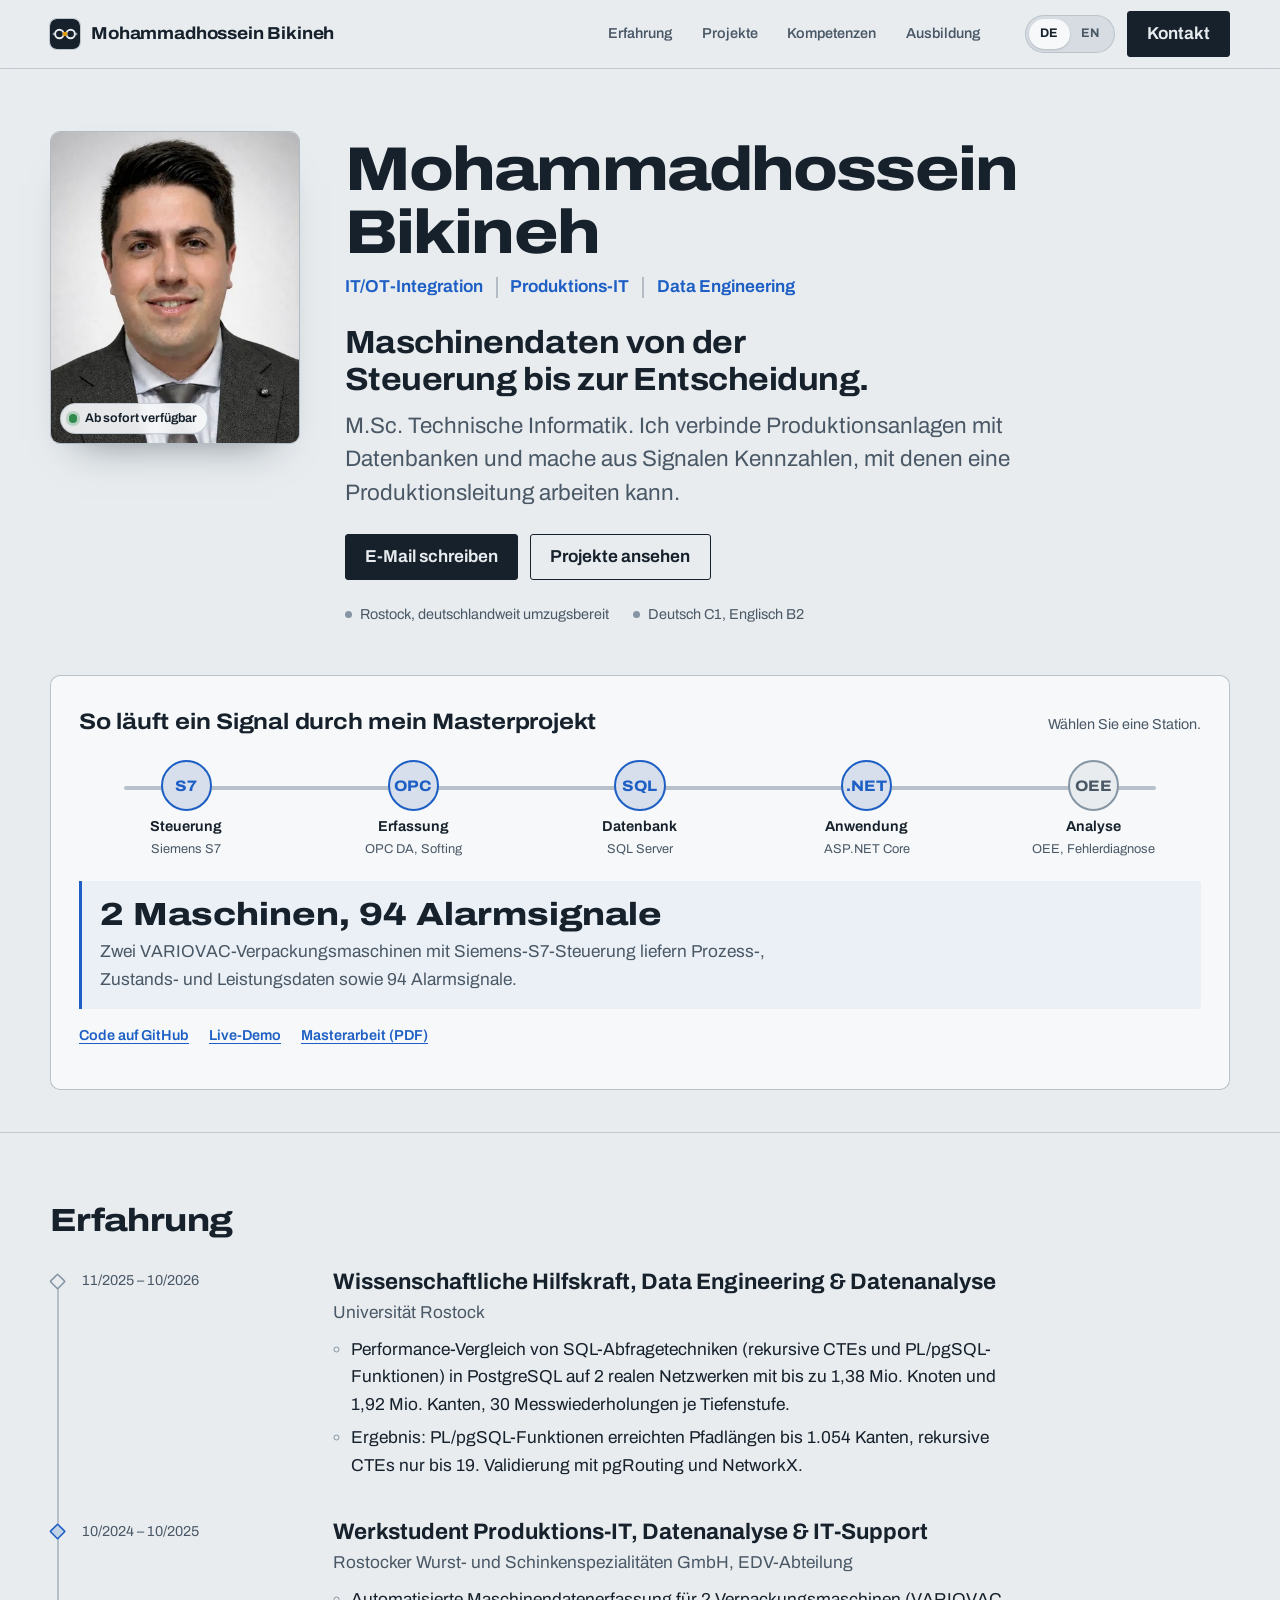
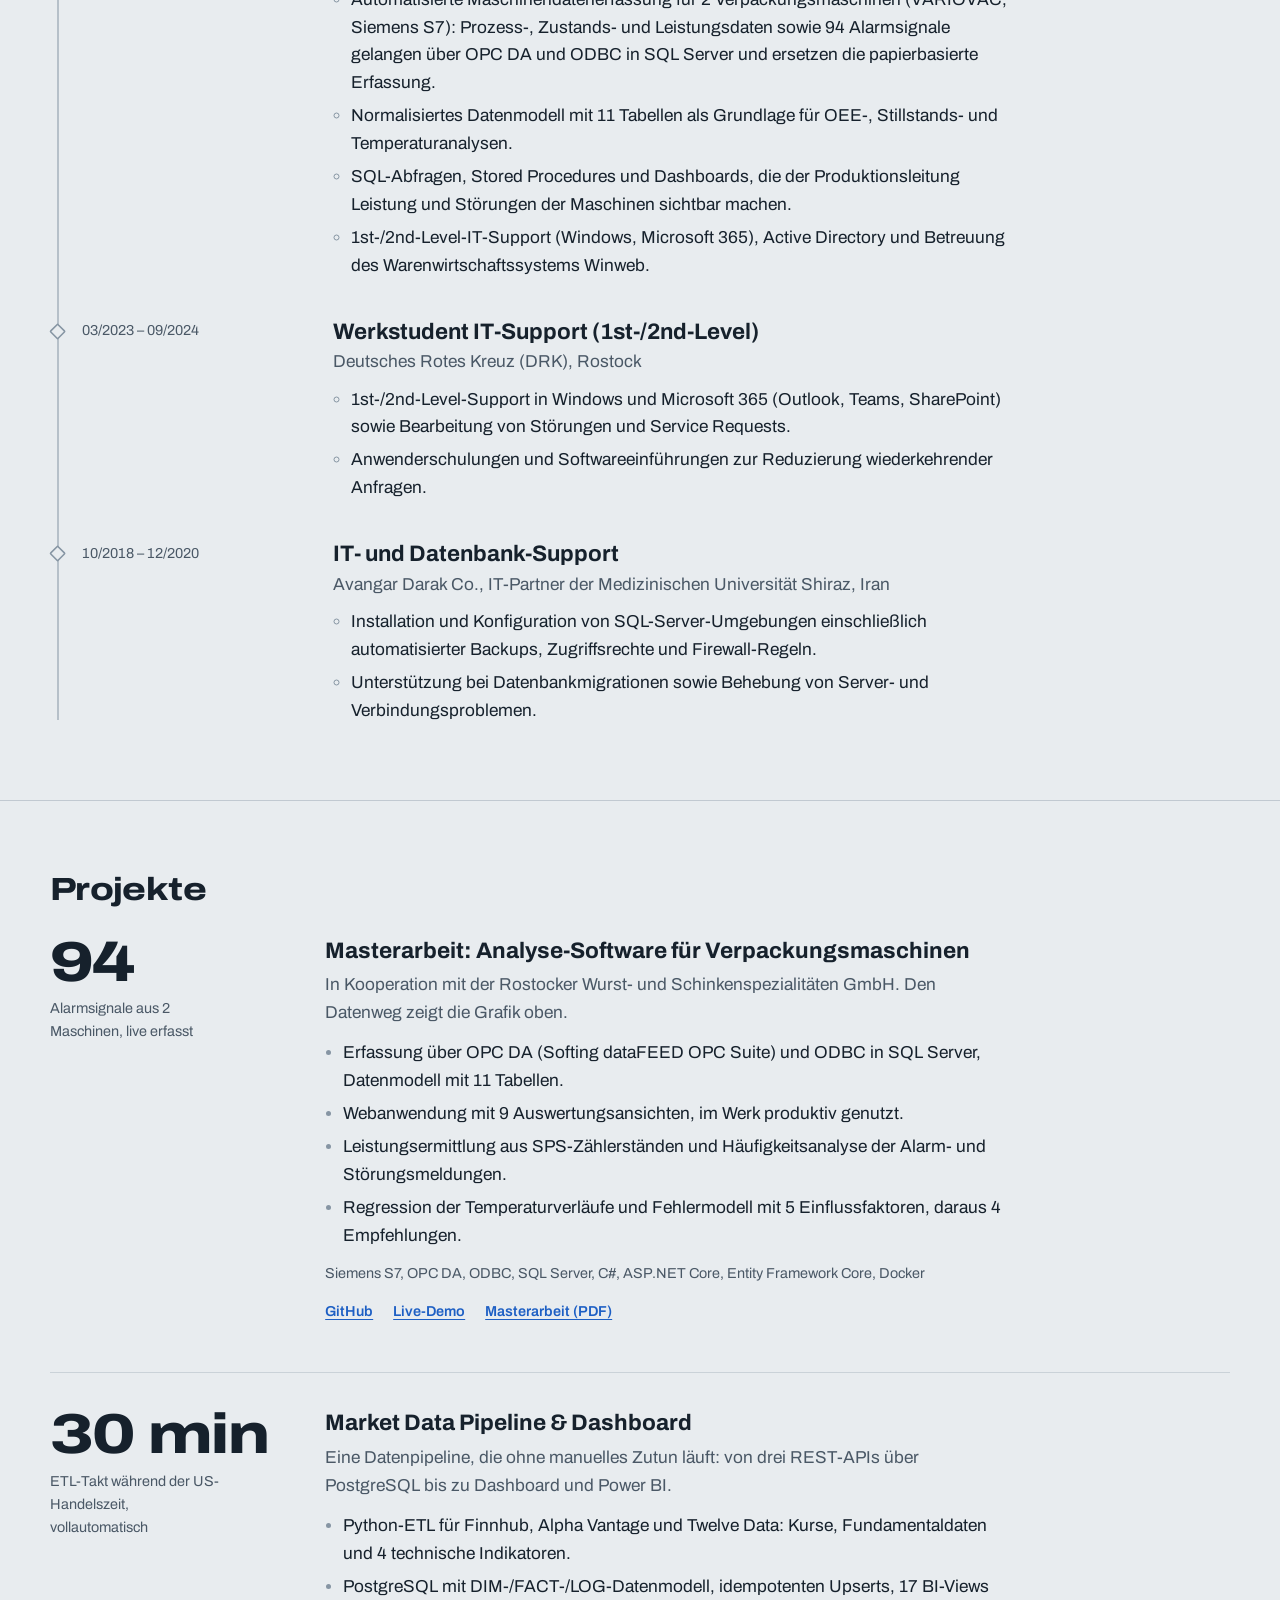
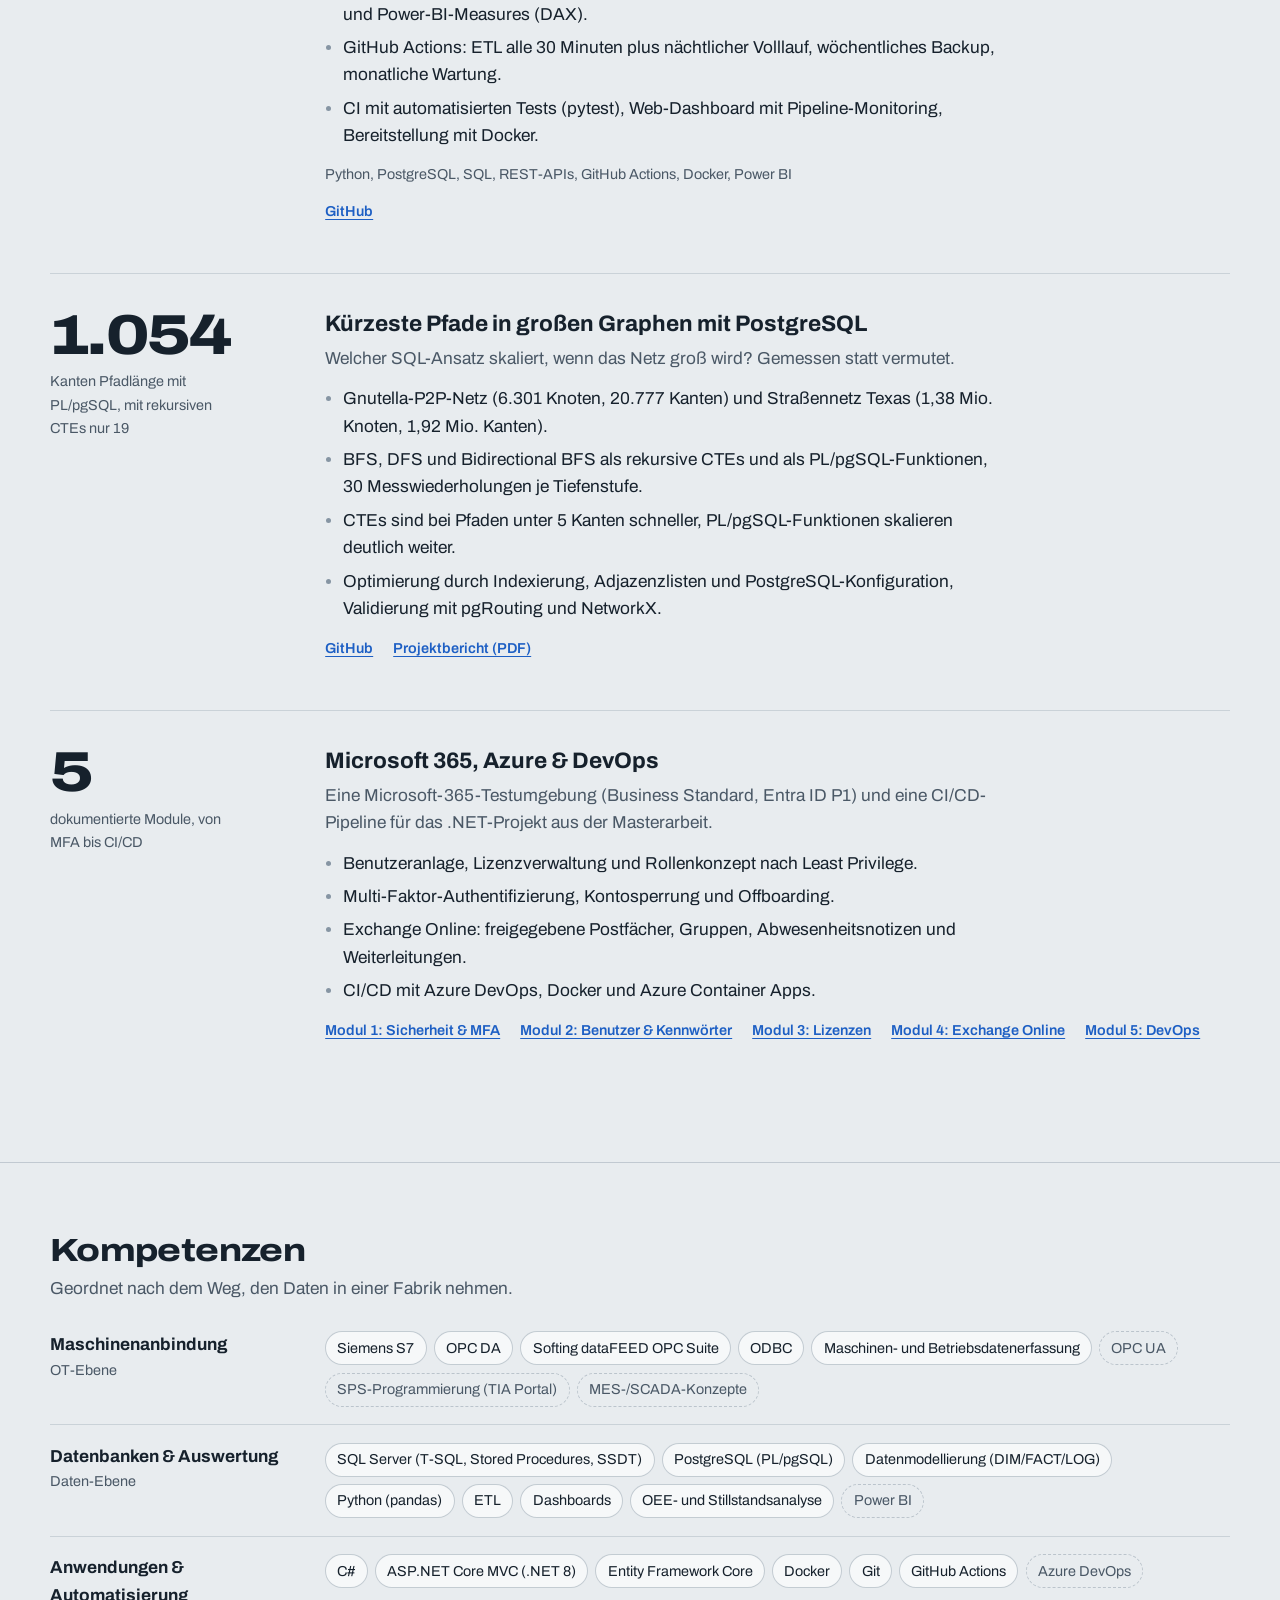
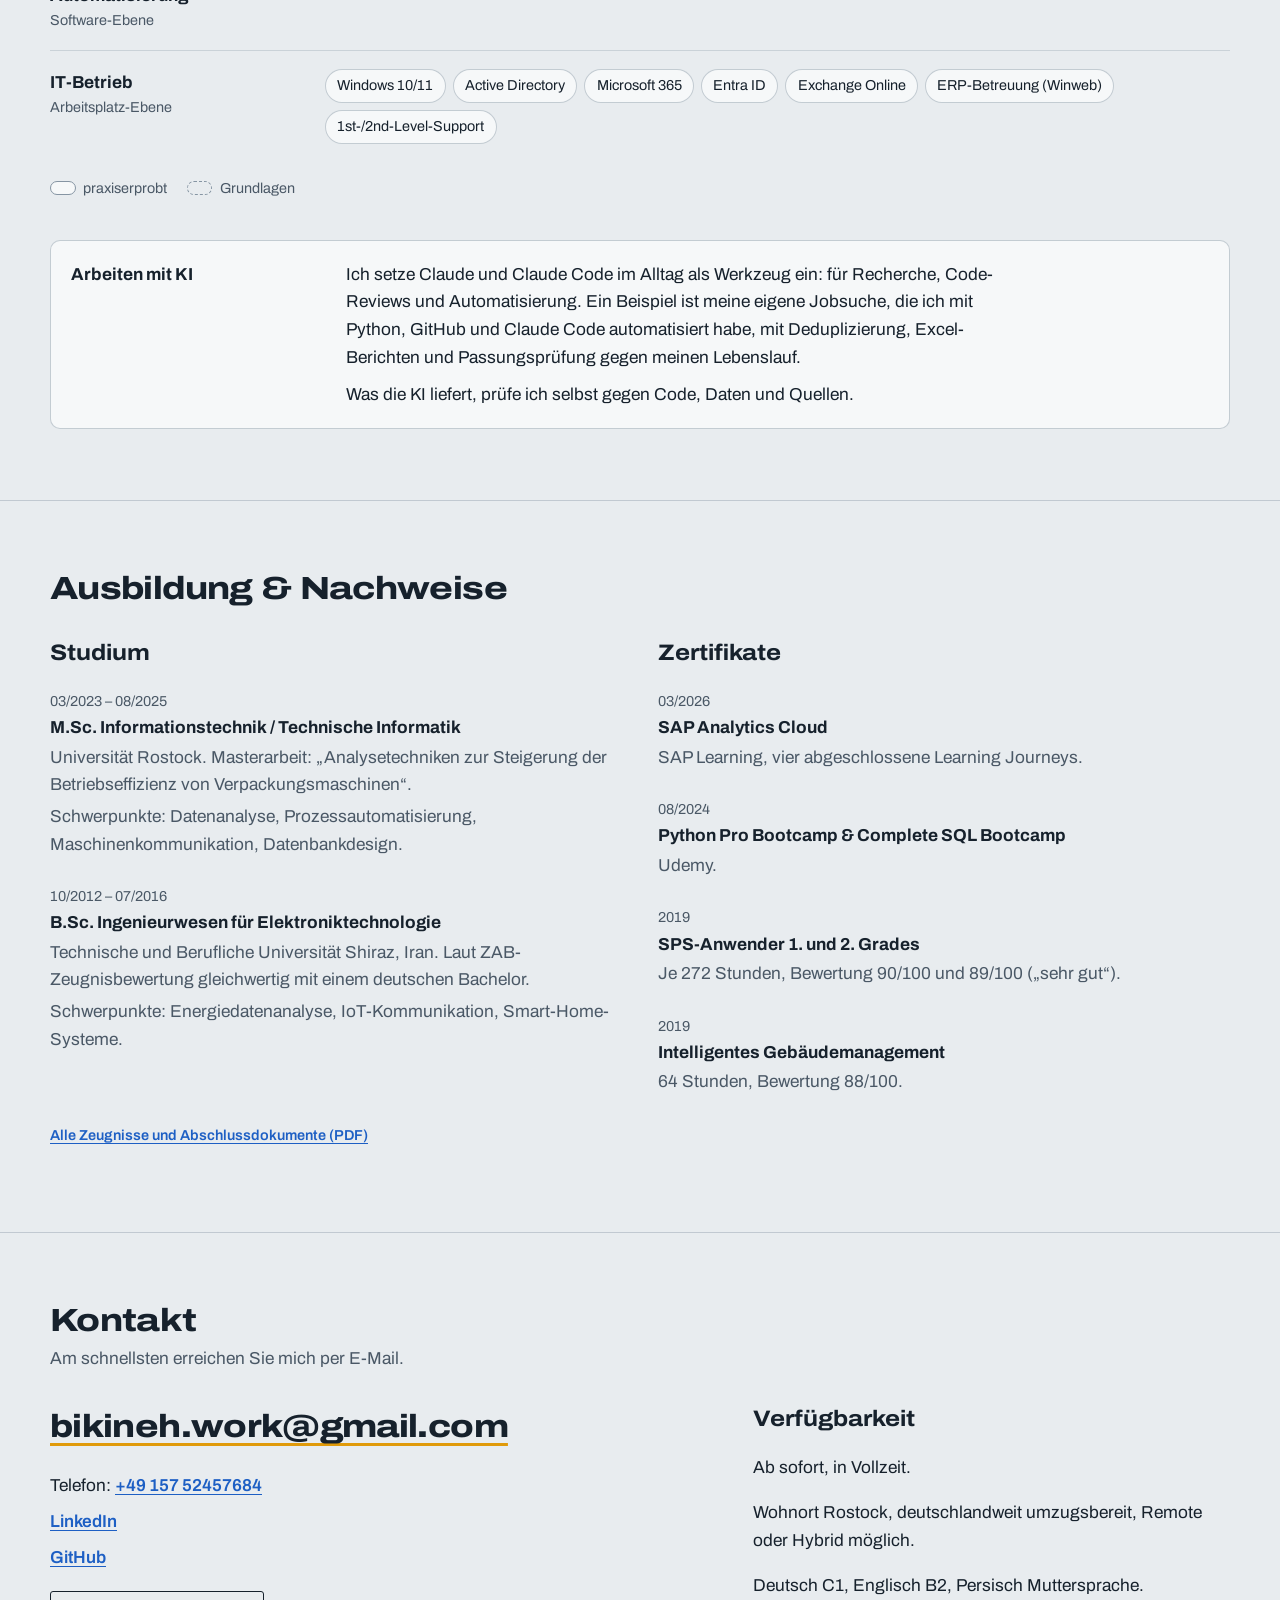
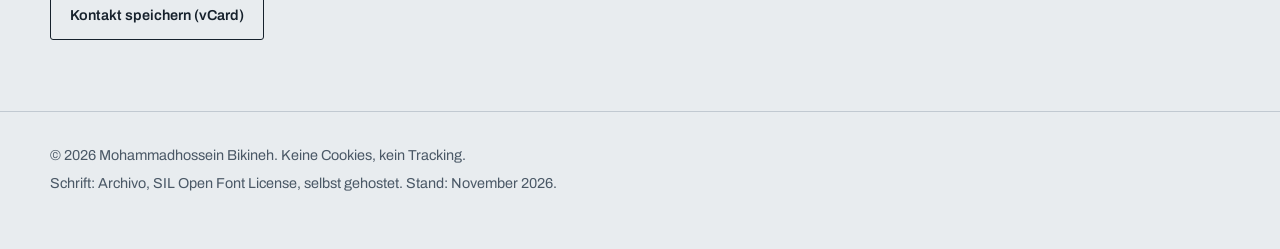
==== commit 8fc826a0: "Portfolio: Fußzeile und KI-Absatz gekürzt" ====
--- a/index.html
+++ b/index.html
@@ -228,7 +228,7 @@
           <h3 data-i18n="ai-h">Arbeiten mit KI</h3>
           <div>
             <p data-i18n="ai-p1">Ich setze Claude und Claude Code im Alltag als Werkzeug ein: für Recherche, Code-Reviews und Automatisierung. Ein Beispiel ist meine eigene Jobsuche, die ich mit Python, GitHub und Claude Code automatisiert habe, mit Deduplizierung, Excel-Berichten und Passungsprüfung gegen meinen Lebenslauf.</p>
-            <p data-i18n="ai-p2">Was die KI liefert, prüfe ich selbst gegen Code, Daten und Quellen. Auch diese Website ist so entstanden: ohne Framework, mit selbst gehosteter Schrift und ohne Tracking.</p>
+            <p data-i18n="ai-p2">Was die KI liefert, prüfe ich selbst gegen Code, Daten und Quellen.</p>
           </div>
         </div>
       </div>
@@ -310,12 +310,12 @@
 
   <footer>
     <div class="wrap">
-      <p data-i18n="foot-1">© 2026 Mohammadhossein Bikineh. Von Hand gebaut mit HTML, CSS und JavaScript, mit Unterstützung von Claude Code. Kein Framework, keine Cookies, kein Tracking.</p>
+      <p data-i18n="foot-1">© 2026 Mohammadhossein Bikineh. Keine Cookies, kein Tracking.</p>
       <p data-i18n="foot-2">Schrift: Archivo, SIL Open Font License, selbst gehostet. Stand: November 2026.</p>
     </div>
   </footer>
 
-  <script type="application/json" id="i18n">{"de": {"meta-title": "Mohammadhossein Bikineh | IT/OT-Integration & Data Engineering", "meta-desc": "Portfolio von Mohammadhossein Bikineh, M.Sc. Technische Informatik: Maschinendatenerfassung mit Siemens S7 und OPC, SQL Server, PostgreSQL und Python. Rostock, deutschlandweit umzugsbereit.", "skip": "Zum Inhalt springen", "lang-switch": "Sprache auf Englisch umstellen", "nav-exp": "Erfahrung", "nav-proj": "Projekte", "nav-skills": "Kompetenzen", "nav-edu": "Ausbildung", "nav-contact": "Kontakt", "role-1": "IT/OT-Integration", "role-2": "Produktions-IT", "role-3": "Data Engineering", "menu": "Menü", "lang-group": "Sprache", "nav-label": "Hauptnavigation", "hero-h1": "Maschinendaten von der Steuerung bis zur Entscheidung.", "hero-lead": "M.Sc. Technische Informatik. Ich verbinde Produktionsanlagen mit Datenbanken und mache aus Signalen Kennzahlen, mit denen eine Produktionsleitung arbeiten kann.", "btn-mail": "E-Mail schreiben", "btn-proj": "Projekte ansehen", "status-1": "Ab sofort verfügbar", "status-2": "Rostock, deutschlandweit umzugsbereit", "status-3": "Deutsch C1, Englisch B2", "portrait-alt": "Porträt von Mohammadhossein Bikineh", "path-h2": "So läuft ein Signal durch mein Masterprojekt", "path-hint": "Wählen Sie eine Station.", "node-1": "Steuerung", "node-1s": "Siemens S7", "node-2": "Erfassung", "node-2s": "OPC DA, Softing", "node-3": "Datenbank", "node-3s": "SQL Server", "node-4": "Anwendung", "node-4s": "ASP.NET Core", "node-5": "Analyse", "node-5s": "OEE, Fehlerdiagnose", "stage1-value": "2 Maschinen, 94 Alarmsignale", "stage1-text": "Zwei VARIOVAC-Verpackungsmaschinen mit Siemens-S7-Steuerung liefern Prozess-, Zustands- und Leistungsdaten sowie 94 Alarmsignale.", "stage2-value": "OPC DA, dann ODBC", "stage2-text": "Softing dataFEED liest die Werte als OPC-Tags aus den Datenbausteinen der Steuerung und schreibt sie zeitgesteuert per ODBC in die Datenbank. Rohwerte im Zehntel-Format, etwa 432, werden zu 43,2 °C.", "stage3-value": "11 Tabellen", "stage3-text": "Ein normalisiertes Datenmodell für Maschinen-, Leistungs-, Temperatur-, Alarm-, Zustands- und Störungsdaten ist die Grundlage für OEE- und Stillstandsanalysen.", "stage4-value": "9 Ansichten, produktiv im Werk", "stage4-text": "Eine Webanwendung zeigt Leistung, Temperatur, Alarme, Zustände, Störungen und Planung live an. Sie ist im Werk produktiv im Einsatz.", "stage5-value": "5 Einflussfaktoren, 4 Empfehlungen", "stage5-text": "Stückweise Regression der Temperaturverläufe und ein Fehlerwahrscheinlichkeitsmodell. Daraus entstanden Empfehlungen, unter anderem die Migration von OPC DA auf OPC UA.", "path-code": "Code auf GitHub", "path-demo": "Live-Demo", "path-thesis": "Masterarbeit (PDF)", "exp-h2": "Erfahrung", "job1-h": "Wissenschaftliche Hilfskraft, Data Engineering & Datenanalyse", "job1-org": "Universität Rostock", "job1-list": "<li>Performance-Vergleich von SQL-Abfragetechniken (rekursive CTEs und PL/pgSQL-Funktionen) in PostgreSQL auf 2 realen Netzwerken mit bis zu 1,38 Mio. Knoten und 1,92 Mio. Kanten, 30 Messwiederholungen je Tiefenstufe.</li><li>Ergebnis: PL/pgSQL-Funktionen erreichten Pfadlängen bis 1.054 Kanten, rekursive CTEs nur bis 19. Validierung mit pgRouting und NetworkX.</li>", "job2-h": "Werkstudent Produktions-IT, Datenanalyse & IT-Support", "job2-org": "Rostocker Wurst- und Schinkenspezialitäten GmbH, EDV-Abteilung", "job2-list": "<li>Automatisierte Maschinendatenerfassung für 2 Verpackungsmaschinen (VARIOVAC, Siemens S7): Prozess-, Zustands- und Leistungsdaten sowie 94 Alarmsignale gelangen über OPC DA und ODBC in SQL Server und ersetzen die papierbasierte Erfassung.</li><li>Normalisiertes Datenmodell mit 11 Tabellen als Grundlage für OEE-, Stillstands- und Temperaturanalysen.</li><li>SQL-Abfragen, Stored Procedures und Dashboards, die der Produktionsleitung Leistung und Störungen der Maschinen sichtbar machen.</li><li>1st-/2nd-Level-IT-Support (Windows, Microsoft 365), Active Directory und Betreuung des Warenwirtschaftssystems Winweb.</li>", "job3-h": "Werkstudent IT-Support (1st-/2nd-Level)", "job3-org": "Deutsches Rotes Kreuz (DRK), Rostock", "job3-list": "<li>1st-/2nd-Level-Support in Windows und Microsoft 365 (Outlook, Teams, SharePoint) sowie Bearbeitung von Störungen und Service Requests.</li><li>Anwenderschulungen und Softwareeinführungen zur Reduzierung wiederkehrender Anfragen.</li>", "job4-h": "IT- und Datenbank-Support", "job4-org": "Avangar Darak Co., IT-Partner der Medizinischen Universität Shiraz, Iran", "job4-list": "<li>Installation und Konfiguration von SQL-Server-Umgebungen einschließlich automatisierter Backups, Zugriffsrechte und Firewall-Regeln.</li><li>Unterstützung bei Datenbankmigrationen sowie Behebung von Server- und Verbindungsproblemen.</li>", "proj-h2": "Projekte", "p1-cap": "Alarmsignale aus 2 Maschinen, live erfasst", "p1-h": "Masterarbeit: Analyse-Software für Verpackungsmaschinen", "p1-intro": "In Kooperation mit der Rostocker Wurst- und Schinkenspezialitäten GmbH. Den Datenweg zeigt die Grafik oben.", "p1-list": "<li>Erfassung über OPC DA (Softing dataFEED OPC Suite) und ODBC in SQL Server, Datenmodell mit 11 Tabellen.</li><li>Webanwendung mit 9 Auswertungsansichten, im Werk produktiv genutzt.</li><li>Leistungsermittlung aus SPS-Zählerständen und Häufigkeitsanalyse der Alarm- und Störungsmeldungen.</li><li>Regression der Temperaturverläufe und Fehlermodell mit 5 Einflussfaktoren, daraus 4 Empfehlungen.</li>", "p1-tech": "Siemens S7, OPC DA, ODBC, SQL Server, C#, ASP.NET Core, Entity Framework Core, Docker", "p2-cap": "ETL-Takt während der US-Handelszeit, vollautomatisch", "p2-h": "Market Data Pipeline & Dashboard", "p2-intro": "Eine Datenpipeline, die ohne manuelles Zutun läuft: von drei REST-APIs über PostgreSQL bis zu Dashboard und Power BI.", "p2-list": "<li>Python-ETL für Finnhub, Alpha Vantage und Twelve Data: Kurse, Fundamentaldaten und 4 technische Indikatoren.</li><li>PostgreSQL mit DIM-/FACT-/LOG-Datenmodell, idempotenten Upserts, 17 BI-Views und Power-BI-Measures (DAX).</li><li>GitHub Actions: ETL alle 30 Minuten plus nächtlicher Volllauf, wöchentliches Backup, monatliche Wartung.</li><li>CI mit automatisierten Tests (pytest), Web-Dashboard mit Pipeline-Monitoring, Bereitstellung mit Docker.</li>", "p2-tech": "Python, PostgreSQL, SQL, REST-APIs, GitHub Actions, Docker, Power BI", "p3-num": "1.054", "p3-cap": "Kanten Pfadlänge mit PL/pgSQL, mit rekursiven CTEs nur 19", "p3-h": "Kürzeste Pfade in großen Graphen mit PostgreSQL", "p3-intro": "Welcher SQL-Ansatz skaliert, wenn das Netz groß wird? Gemessen statt vermutet.", "p3-list": "<li>Gnutella-P2P-Netz (6.301 Knoten, 20.777 Kanten) und Straßennetz Texas (1,38 Mio. Knoten, 1,92 Mio. Kanten).</li><li>BFS, DFS und Bidirectional BFS als rekursive CTEs und als PL/pgSQL-Funktionen, 30 Messwiederholungen je Tiefenstufe.</li><li>CTEs sind bei Pfaden unter 5 Kanten schneller, PL/pgSQL-Funktionen skalieren deutlich weiter.</li><li>Optimierung durch Indexierung, Adjazenzlisten und PostgreSQL-Konfiguration, Validierung mit pgRouting und NetworkX.</li>", "p3-report": "Projektbericht (PDF)", "p4-cap": "dokumentierte Module, von MFA bis CI/CD", "p4-h": "Microsoft 365, Azure & DevOps", "p4-intro": "Eine Microsoft-365-Testumgebung (Business Standard, Entra ID P1) und eine CI/CD-Pipeline für das .NET-Projekt aus der Masterarbeit.", "p4-list": "<li>Benutzeranlage, Lizenzverwaltung und Rollenkonzept nach Least Privilege.</li><li>Multi-Faktor-Authentifizierung, Kontosperrung und Offboarding.</li><li>Exchange Online: freigegebene Postfächer, Gruppen, Abwesenheitsnotizen und Weiterleitungen.</li><li>CI/CD mit Azure DevOps, Docker und Azure Container Apps.</li>", "p4-m1": "Modul 1: Sicherheit & MFA", "p4-m2": "Modul 2: Benutzer & Kennwörter", "p4-m3": "Modul 3: Lizenzen", "p4-m4": "Modul 4: Exchange Online", "p4-m5": "Modul 5: DevOps", "gh": "GitHub", "skills-h2": "Kompetenzen", "skills-p": "Geordnet nach dem Weg, den Daten in einer Fabrik nehmen.", "lg-solid": "praxiserprobt", "lg-basic": "Grundlagen", "l1-h": "Maschinenanbindung", "l1-s": "OT-Ebene", "l2-h": "Datenbanken & Auswertung", "l2-s": "Daten-Ebene", "l3-h": "Anwendungen & Automatisierung", "l3-s": "Software-Ebene", "l4-h": "IT-Betrieb", "l4-s": "Arbeitsplatz-Ebene", "c-mde": "Maschinen- und Betriebsdatenerfassung", "c-sps": "SPS-Programmierung (TIA Portal)", "c-mes": "MES-/SCADA-Konzepte", "c-model": "Datenmodellierung (DIM/FACT/LOG)", "c-oee": "OEE- und Stillstandsanalyse", "c-support": "1st-/2nd-Level-Support", "c-erp": "ERP-Betreuung (Winweb)", "ai-h": "Arbeiten mit KI", "ai-p1": "Ich setze Claude und Claude Code im Alltag als Werkzeug ein: für Recherche, Code-Reviews und Automatisierung. Ein Beispiel ist meine eigene Jobsuche, die ich mit Python, GitHub und Claude Code automatisiert habe, mit Deduplizierung, Excel-Berichten und Passungsprüfung gegen meinen Lebenslauf.", "ai-p2": "Was die KI liefert, prüfe ich selbst gegen Code, Daten und Quellen. Auch diese Website ist so entstanden: ohne Framework, mit selbst gehosteter Schrift und ohne Tracking.", "edu-h2": "Ausbildung & Nachweise", "edu-col1": "Studium", "edu-col2": "Zertifikate", "e1-h": "M.Sc. Informationstechnik / Technische Informatik", "e1-p": "Universität Rostock. Masterarbeit: „Analysetechniken zur Steigerung der Betriebseffizienz von Verpackungsmaschinen“.", "e1-f": "Schwerpunkte: Datenanalyse, Prozessautomatisierung, Maschinenkommunikation, Datenbankdesign.", "e2-h": "B.Sc. Ingenieurwesen für Elektroniktechnologie", "e2-p": "Technische und Berufliche Universität Shiraz, Iran. Laut ZAB-Zeugnisbewertung gleichwertig mit einem deutschen Bachelor.", "e2-f": "Schwerpunkte: Energiedatenanalyse, IoT-Kommunikation, Smart-Home-Systeme.", "z1-h": "SAP Analytics Cloud", "z1-p": "SAP Learning, vier abgeschlossene Learning Journeys.", "z2-h": "Python Pro Bootcamp & Complete SQL Bootcamp", "z2-p": "Udemy.", "z3-h": "SPS-Anwender 1. und 2. Grades", "z3-p": "Je 272 Stunden, Bewertung 90/100 und 89/100 („sehr gut“).", "z4-h": "Intelligentes Gebäudemanagement", "z4-p": "64 Stunden, Bewertung 88/100.", "docs": "Alle Zeugnisse und Abschlussdokumente (PDF)", "contact-h2": "Kontakt", "contact-p": "Am schnellsten erreichen Sie mich per E-Mail.", "ch-phone": "Telefon", "vcard": "Kontakt speichern (vCard)", "avail-h": "Verfügbarkeit", "avail-1": "Ab sofort, in Vollzeit.", "avail-2": "Wohnort Rostock, deutschlandweit umzugsbereit, Remote oder Hybrid möglich.", "avail-3": "Deutsch C1, Englisch B2, Persisch Muttersprache.", "foot-1": "© 2026 Mohammadhossein Bikineh. Von Hand gebaut mit HTML, CSS und JavaScript, mit Unterstützung von Claude Code. Kein Framework, keine Cookies, kein Tracking.", "foot-2": "Schrift: Archivo, SIL Open Font License, selbst gehostet. Stand: November 2026."}, "en": {"meta-title": "Mohammadhossein Bikineh | IT/OT Integration & Data Engineering", "meta-desc": "Portfolio of Mohammadhossein Bikineh, M.Sc. Technical Computer Science: machine data acquisition with Siemens S7 and OPC, SQL Server, PostgreSQL and Python. Based in Rostock, open to relocating across Germany.", "skip": "Skip to content", "lang-switch": "Switch language to German", "nav-exp": "Experience", "nav-proj": "Projects", "nav-skills": "Skills", "nav-edu": "Education", "nav-contact": "Contact", "role-1": "IT/OT integration", "role-2": "Production IT", "role-3": "Data engineering", "menu": "Menu", "lang-group": "Language", "nav-label": "Main navigation", "hero-h1": "Machine data, from the controller to the decision.", "hero-lead": "M.Sc. in Technical Computer Science. I connect production machines to databases and turn their signals into figures that production managers can work with.", "btn-mail": "Send an email", "btn-proj": "See projects", "status-1": "Available now", "status-2": "Rostock, open to relocating across Germany", "status-3": "German C1, English B2", "portrait-alt": "Portrait of Mohammadhossein Bikineh", "path-h2": "How a signal travels through my master’s project", "path-hint": "Select a stage.", "node-1": "Controller", "node-1s": "Siemens S7", "node-2": "Acquisition", "node-2s": "OPC DA, Softing", "node-3": "Database", "node-3s": "SQL Server", "node-4": "Application", "node-4s": "ASP.NET Core", "node-5": "Analysis", "node-5s": "OEE, fault diagnosis", "stage1-value": "2 machines, 94 alarm signals", "stage1-text": "Two VARIOVAC packaging machines with Siemens S7 controllers deliver process, state and performance data plus 94 alarm signals.", "stage2-value": "OPC DA, then ODBC", "stage2-text": "Softing dataFEED reads the values as OPC tags from the controller’s data blocks and writes them to the database via ODBC on a schedule. Raw values in tenths, such as 432, become 43.2 °C.", "stage3-value": "11 tables", "stage3-text": "A normalised data model for machine, performance, temperature, alarm, state and fault data is the basis for OEE and downtime analyses.", "stage4-value": "9 views, in use at the plant", "stage4-text": "A web application shows performance, temperature, alarms, states, faults and planning live. It is in productive use at the plant.", "stage5-value": "5 factors, 4 recommendations", "stage5-text": "Piecewise regression of temperature curves and a fault probability model. They led to recommendations, including the migration from OPC DA to OPC UA.", "path-code": "Code on GitHub", "path-demo": "Live demo", "path-thesis": "Master’s thesis (PDF)", "exp-h2": "Experience", "job1-h": "Research assistant, data engineering & data analysis", "job1-org": "University of Rostock", "job1-list": "<li>Performance comparison of SQL query techniques (recursive CTEs and PL/pgSQL functions) in PostgreSQL on 2 real networks with up to 1.38 million nodes and 1.92 million edges, 30 repetitions per depth level.</li><li>Result: PL/pgSQL functions reached path lengths of up to 1,054 edges, recursive CTEs only 19. Validated with pgRouting and NetworkX.</li>", "job2-h": "Working student, production IT, data analysis & IT support", "job2-org": "Rostocker Wurst- und Schinkenspezialitäten GmbH, IT department", "job2-list": "<li>Automated machine data acquisition for 2 packaging machines (VARIOVAC, Siemens S7): process, state and performance data plus 94 alarm signals flow via OPC DA and ODBC into SQL Server, replacing paper-based recording.</li><li>Normalised data model with 11 tables as the basis for OEE, downtime and temperature analyses.</li><li>SQL queries, stored procedures and dashboards that make machine performance and faults visible to production management.</li><li>1st/2nd-level IT support (Windows, Microsoft 365), Active Directory and support of the Winweb ERP system.</li>", "job3-h": "Working student, IT support (1st/2nd level)", "job3-org": "German Red Cross (DRK), Rostock", "job3-list": "<li>1st/2nd-level support for Windows and Microsoft 365 (Outlook, Teams, SharePoint), handling incidents and service requests.</li><li>User training and software roll-outs to reduce recurring requests.</li>", "job4-h": "IT and database support", "job4-org": "Avangar Darak Co., IT partner of Shiraz University of Medical Sciences, Iran", "job4-list": "<li>Installation and configuration of SQL Server environments including automated backups, access rights and firewall rules.</li><li>Support for database migrations and resolution of server and connectivity issues.</li>", "proj-h2": "Projects", "p1-cap": "alarm signals from 2 machines, captured live", "p1-h": "Master’s thesis: analysis software for packaging machines", "p1-intro": "In cooperation with Rostocker Wurst- und Schinkenspezialitäten GmbH. The data path is shown in the diagram above.", "p1-list": "<li>Acquisition via OPC DA (Softing dataFEED OPC Suite) and ODBC into SQL Server, data model with 11 tables.</li><li>Web application with 9 analysis views, in productive use at the plant.</li><li>Output calculation from PLC counters and frequency analysis of alarm and fault messages.</li><li>Regression of temperature curves and a fault model with 5 factors, resulting in 4 recommendations.</li>", "p1-tech": "Siemens S7, OPC DA, ODBC, SQL Server, C#, ASP.NET Core, Entity Framework Core, Docker", "p2-cap": "ETL interval during US trading hours, fully automated", "p2-h": "Market data pipeline & dashboard", "p2-intro": "A data pipeline that runs without manual work: from three REST APIs via PostgreSQL to a dashboard and Power BI.", "p2-list": "<li>Python ETL for Finnhub, Alpha Vantage and Twelve Data: prices, fundamentals and 4 technical indicators.</li><li>PostgreSQL with a DIM/FACT/LOG data model, idempotent upserts, 17 BI views and Power BI measures (DAX).</li><li>GitHub Actions: ETL every 30 minutes plus a nightly full run, weekly backup, monthly maintenance.</li><li>CI with automated tests (pytest), web dashboard with pipeline monitoring, deployed with Docker.</li>", "p2-tech": "Python, PostgreSQL, SQL, REST APIs, GitHub Actions, Docker, Power BI", "p3-num": "1,054", "p3-cap": "edges of path length with PL/pgSQL, only 19 with recursive CTEs", "p3-h": "Shortest paths in large graphs with PostgreSQL", "p3-intro": "Which SQL approach scales once the network gets large? Measured, not assumed.", "p3-list": "<li>Gnutella P2P network (6,301 nodes, 20,777 edges) and Texas road network (1.38 million nodes, 1.92 million edges).</li><li>BFS, DFS and bidirectional BFS as recursive CTEs and as PL/pgSQL functions, 30 repetitions per depth level.</li><li>CTEs are faster for paths below 5 edges, PL/pgSQL functions scale much further.</li><li>Optimisation through indexing, adjacency lists and PostgreSQL configuration, validated with pgRouting and NetworkX.</li>", "p3-report": "Project report (PDF)", "p4-cap": "documented modules, from MFA to CI/CD", "p4-h": "Microsoft 365, Azure & DevOps", "p4-intro": "A Microsoft 365 test environment (Business Standard, Entra ID P1) and a CI/CD pipeline for the .NET project from the master’s thesis.", "p4-list": "<li>User creation, licence management and a least-privilege role concept.</li><li>Multi-factor authentication, account blocking and offboarding.</li><li>Exchange Online: shared mailboxes, groups, out-of-office replies and forwarding.</li><li>CI/CD with Azure DevOps, Docker and Azure Container Apps.</li>", "p4-m1": "Module 1: security & MFA", "p4-m2": "Module 2: users & passwords", "p4-m3": "Module 3: licences", "p4-m4": "Module 4: Exchange Online", "p4-m5": "Module 5: DevOps", "gh": "GitHub", "skills-h2": "Skills", "skills-p": "Ordered along the path data takes in a factory.", "lg-solid": "used in practice", "lg-basic": "foundations", "l1-h": "Machine connectivity", "l1-s": "OT level", "l2-h": "Databases & analysis", "l2-s": "data level", "l3-h": "Applications & automation", "l3-s": "software level", "l4-h": "IT operations", "l4-s": "workplace level", "c-mde": "Machine and production data acquisition", "c-sps": "PLC programming (TIA Portal)", "c-mes": "MES/SCADA concepts", "c-model": "Data modelling (DIM/FACT/LOG)", "c-oee": "OEE and downtime analysis", "c-support": "1st/2nd-level support", "c-erp": "ERP support (Winweb)", "ai-h": "Working with AI", "ai-p1": "I use Claude and Claude Code as everyday tools for research, code reviews and automation. One example is my own job search, which I automated with Python, GitHub and Claude Code, including deduplication, Excel reports and a fit check against my CV.", "ai-p2": "I check what the AI produces against the code, the data and the sources myself. This website was built the same way: no framework, a self-hosted font and no tracking.", "edu-h2": "Education & certificates", "edu-col1": "Degrees", "edu-col2": "Certificates", "e1-h": "M.Sc. Information Technology / Technical Computer Science", "e1-p": "University of Rostock. Thesis: \"Analysis techniques for increasing the operational efficiency of packaging machines\".", "e1-f": "Focus: data analysis, process automation, machine communication, database design.", "e2-h": "B.Sc. Electronics Technology Engineering", "e2-p": "Technical and Vocational University Shiraz, Iran. Rated equivalent to a German bachelor’s degree by the ZAB.", "e2-f": "Focus: energy data analysis, IoT communication, smart-home systems.", "z1-h": "SAP Analytics Cloud", "z1-p": "SAP Learning, four completed learning journeys.", "z2-h": "Python Pro Bootcamp & Complete SQL Bootcamp", "z2-p": "Udemy.", "z3-h": "PLC user, level 1 and 2", "z3-p": "272 hours each, rated 90/100 and 89/100 (\"very good\").", "z4-h": "Intelligent building management", "z4-p": "64 hours, rated 88/100.", "docs": "All references and degree documents (PDF)", "contact-h2": "Contact", "contact-p": "Email is the fastest way to reach me.", "ch-phone": "Phone", "vcard": "Save contact (vCard)", "avail-h": "Availability", "avail-1": "Immediately, full-time.", "avail-2": "Based in Rostock, open to relocating anywhere in Germany, remote or hybrid possible.", "avail-3": "German C1, English B2, Persian native.", "foot-1": "© 2026 Mohammadhossein Bikineh. Hand-built with HTML, CSS and JavaScript, with help from Claude Code. No framework, no cookies, no tracking.", "foot-2": "Typeface: Archivo, SIL Open Font License, self-hosted. Updated November 2026."}}</script>
+  <script type="application/json" id="i18n">{"de": {"meta-title": "Mohammadhossein Bikineh | IT/OT-Integration & Data Engineering", "meta-desc": "Portfolio von Mohammadhossein Bikineh, M.Sc. Technische Informatik: Maschinendatenerfassung mit Siemens S7 und OPC, SQL Server, PostgreSQL und Python. Rostock, deutschlandweit umzugsbereit.", "skip": "Zum Inhalt springen", "lang-switch": "Sprache auf Englisch umstellen", "nav-exp": "Erfahrung", "nav-proj": "Projekte", "nav-skills": "Kompetenzen", "nav-edu": "Ausbildung", "nav-contact": "Kontakt", "role-1": "IT/OT-Integration", "role-2": "Produktions-IT", "role-3": "Data Engineering", "menu": "Menü", "lang-group": "Sprache", "nav-label": "Hauptnavigation", "hero-h1": "Maschinendaten von der Steuerung bis zur Entscheidung.", "hero-lead": "M.Sc. Technische Informatik. Ich verbinde Produktionsanlagen mit Datenbanken und mache aus Signalen Kennzahlen, mit denen eine Produktionsleitung arbeiten kann.", "btn-mail": "E-Mail schreiben", "btn-proj": "Projekte ansehen", "status-1": "Ab sofort verfügbar", "status-2": "Rostock, deutschlandweit umzugsbereit", "status-3": "Deutsch C1, Englisch B2", "portrait-alt": "Porträt von Mohammadhossein Bikineh", "path-h2": "So läuft ein Signal durch mein Masterprojekt", "path-hint": "Wählen Sie eine Station.", "node-1": "Steuerung", "node-1s": "Siemens S7", "node-2": "Erfassung", "node-2s": "OPC DA, Softing", "node-3": "Datenbank", "node-3s": "SQL Server", "node-4": "Anwendung", "node-4s": "ASP.NET Core", "node-5": "Analyse", "node-5s": "OEE, Fehlerdiagnose", "stage1-value": "2 Maschinen, 94 Alarmsignale", "stage1-text": "Zwei VARIOVAC-Verpackungsmaschinen mit Siemens-S7-Steuerung liefern Prozess-, Zustands- und Leistungsdaten sowie 94 Alarmsignale.", "stage2-value": "OPC DA, dann ODBC", "stage2-text": "Softing dataFEED liest die Werte als OPC-Tags aus den Datenbausteinen der Steuerung und schreibt sie zeitgesteuert per ODBC in die Datenbank. Rohwerte im Zehntel-Format, etwa 432, werden zu 43,2 °C.", "stage3-value": "11 Tabellen", "stage3-text": "Ein normalisiertes Datenmodell für Maschinen-, Leistungs-, Temperatur-, Alarm-, Zustands- und Störungsdaten ist die Grundlage für OEE- und Stillstandsanalysen.", "stage4-value": "9 Ansichten, produktiv im Werk", "stage4-text": "Eine Webanwendung zeigt Leistung, Temperatur, Alarme, Zustände, Störungen und Planung live an. Sie ist im Werk produktiv im Einsatz.", "stage5-value": "5 Einflussfaktoren, 4 Empfehlungen", "stage5-text": "Stückweise Regression der Temperaturverläufe und ein Fehlerwahrscheinlichkeitsmodell. Daraus entstanden Empfehlungen, unter anderem die Migration von OPC DA auf OPC UA.", "path-code": "Code auf GitHub", "path-demo": "Live-Demo", "path-thesis": "Masterarbeit (PDF)", "exp-h2": "Erfahrung", "job1-h": "Wissenschaftliche Hilfskraft, Data Engineering & Datenanalyse", "job1-org": "Universität Rostock", "job1-list": "<li>Performance-Vergleich von SQL-Abfragetechniken (rekursive CTEs und PL/pgSQL-Funktionen) in PostgreSQL auf 2 realen Netzwerken mit bis zu 1,38 Mio. Knoten und 1,92 Mio. Kanten, 30 Messwiederholungen je Tiefenstufe.</li><li>Ergebnis: PL/pgSQL-Funktionen erreichten Pfadlängen bis 1.054 Kanten, rekursive CTEs nur bis 19. Validierung mit pgRouting und NetworkX.</li>", "job2-h": "Werkstudent Produktions-IT, Datenanalyse & IT-Support", "job2-org": "Rostocker Wurst- und Schinkenspezialitäten GmbH, EDV-Abteilung", "job2-list": "<li>Automatisierte Maschinendatenerfassung für 2 Verpackungsmaschinen (VARIOVAC, Siemens S7): Prozess-, Zustands- und Leistungsdaten sowie 94 Alarmsignale gelangen über OPC DA und ODBC in SQL Server und ersetzen die papierbasierte Erfassung.</li><li>Normalisiertes Datenmodell mit 11 Tabellen als Grundlage für OEE-, Stillstands- und Temperaturanalysen.</li><li>SQL-Abfragen, Stored Procedures und Dashboards, die der Produktionsleitung Leistung und Störungen der Maschinen sichtbar machen.</li><li>1st-/2nd-Level-IT-Support (Windows, Microsoft 365), Active Directory und Betreuung des Warenwirtschaftssystems Winweb.</li>", "job3-h": "Werkstudent IT-Support (1st-/2nd-Level)", "job3-org": "Deutsches Rotes Kreuz (DRK), Rostock", "job3-list": "<li>1st-/2nd-Level-Support in Windows und Microsoft 365 (Outlook, Teams, SharePoint) sowie Bearbeitung von Störungen und Service Requests.</li><li>Anwenderschulungen und Softwareeinführungen zur Reduzierung wiederkehrender Anfragen.</li>", "job4-h": "IT- und Datenbank-Support", "job4-org": "Avangar Darak Co., IT-Partner der Medizinischen Universität Shiraz, Iran", "job4-list": "<li>Installation und Konfiguration von SQL-Server-Umgebungen einschließlich automatisierter Backups, Zugriffsrechte und Firewall-Regeln.</li><li>Unterstützung bei Datenbankmigrationen sowie Behebung von Server- und Verbindungsproblemen.</li>", "proj-h2": "Projekte", "p1-cap": "Alarmsignale aus 2 Maschinen, live erfasst", "p1-h": "Masterarbeit: Analyse-Software für Verpackungsmaschinen", "p1-intro": "In Kooperation mit der Rostocker Wurst- und Schinkenspezialitäten GmbH. Den Datenweg zeigt die Grafik oben.", "p1-list": "<li>Erfassung über OPC DA (Softing dataFEED OPC Suite) und ODBC in SQL Server, Datenmodell mit 11 Tabellen.</li><li>Webanwendung mit 9 Auswertungsansichten, im Werk produktiv genutzt.</li><li>Leistungsermittlung aus SPS-Zählerständen und Häufigkeitsanalyse der Alarm- und Störungsmeldungen.</li><li>Regression der Temperaturverläufe und Fehlermodell mit 5 Einflussfaktoren, daraus 4 Empfehlungen.</li>", "p1-tech": "Siemens S7, OPC DA, ODBC, SQL Server, C#, ASP.NET Core, Entity Framework Core, Docker", "p2-cap": "ETL-Takt während der US-Handelszeit, vollautomatisch", "p2-h": "Market Data Pipeline & Dashboard", "p2-intro": "Eine Datenpipeline, die ohne manuelles Zutun läuft: von drei REST-APIs über PostgreSQL bis zu Dashboard und Power BI.", "p2-list": "<li>Python-ETL für Finnhub, Alpha Vantage und Twelve Data: Kurse, Fundamentaldaten und 4 technische Indikatoren.</li><li>PostgreSQL mit DIM-/FACT-/LOG-Datenmodell, idempotenten Upserts, 17 BI-Views und Power-BI-Measures (DAX).</li><li>GitHub Actions: ETL alle 30 Minuten plus nächtlicher Volllauf, wöchentliches Backup, monatliche Wartung.</li><li>CI mit automatisierten Tests (pytest), Web-Dashboard mit Pipeline-Monitoring, Bereitstellung mit Docker.</li>", "p2-tech": "Python, PostgreSQL, SQL, REST-APIs, GitHub Actions, Docker, Power BI", "p3-num": "1.054", "p3-cap": "Kanten Pfadlänge mit PL/pgSQL, mit rekursiven CTEs nur 19", "p3-h": "Kürzeste Pfade in großen Graphen mit PostgreSQL", "p3-intro": "Welcher SQL-Ansatz skaliert, wenn das Netz groß wird? Gemessen statt vermutet.", "p3-list": "<li>Gnutella-P2P-Netz (6.301 Knoten, 20.777 Kanten) und Straßennetz Texas (1,38 Mio. Knoten, 1,92 Mio. Kanten).</li><li>BFS, DFS und Bidirectional BFS als rekursive CTEs und als PL/pgSQL-Funktionen, 30 Messwiederholungen je Tiefenstufe.</li><li>CTEs sind bei Pfaden unter 5 Kanten schneller, PL/pgSQL-Funktionen skalieren deutlich weiter.</li><li>Optimierung durch Indexierung, Adjazenzlisten und PostgreSQL-Konfiguration, Validierung mit pgRouting und NetworkX.</li>", "p3-report": "Projektbericht (PDF)", "p4-cap": "dokumentierte Module, von MFA bis CI/CD", "p4-h": "Microsoft 365, Azure & DevOps", "p4-intro": "Eine Microsoft-365-Testumgebung (Business Standard, Entra ID P1) und eine CI/CD-Pipeline für das .NET-Projekt aus der Masterarbeit.", "p4-list": "<li>Benutzeranlage, Lizenzverwaltung und Rollenkonzept nach Least Privilege.</li><li>Multi-Faktor-Authentifizierung, Kontosperrung und Offboarding.</li><li>Exchange Online: freigegebene Postfächer, Gruppen, Abwesenheitsnotizen und Weiterleitungen.</li><li>CI/CD mit Azure DevOps, Docker und Azure Container Apps.</li>", "p4-m1": "Modul 1: Sicherheit & MFA", "p4-m2": "Modul 2: Benutzer & Kennwörter", "p4-m3": "Modul 3: Lizenzen", "p4-m4": "Modul 4: Exchange Online", "p4-m5": "Modul 5: DevOps", "gh": "GitHub", "skills-h2": "Kompetenzen", "skills-p": "Geordnet nach dem Weg, den Daten in einer Fabrik nehmen.", "lg-solid": "praxiserprobt", "lg-basic": "Grundlagen", "l1-h": "Maschinenanbindung", "l1-s": "OT-Ebene", "l2-h": "Datenbanken & Auswertung", "l2-s": "Daten-Ebene", "l3-h": "Anwendungen & Automatisierung", "l3-s": "Software-Ebene", "l4-h": "IT-Betrieb", "l4-s": "Arbeitsplatz-Ebene", "c-mde": "Maschinen- und Betriebsdatenerfassung", "c-sps": "SPS-Programmierung (TIA Portal)", "c-mes": "MES-/SCADA-Konzepte", "c-model": "Datenmodellierung (DIM/FACT/LOG)", "c-oee": "OEE- und Stillstandsanalyse", "c-support": "1st-/2nd-Level-Support", "c-erp": "ERP-Betreuung (Winweb)", "ai-h": "Arbeiten mit KI", "ai-p1": "Ich setze Claude und Claude Code im Alltag als Werkzeug ein: für Recherche, Code-Reviews und Automatisierung. Ein Beispiel ist meine eigene Jobsuche, die ich mit Python, GitHub und Claude Code automatisiert habe, mit Deduplizierung, Excel-Berichten und Passungsprüfung gegen meinen Lebenslauf.", "ai-p2": "Was die KI liefert, prüfe ich selbst gegen Code, Daten und Quellen.", "edu-h2": "Ausbildung & Nachweise", "edu-col1": "Studium", "edu-col2": "Zertifikate", "e1-h": "M.Sc. Informationstechnik / Technische Informatik", "e1-p": "Universität Rostock. Masterarbeit: „Analysetechniken zur Steigerung der Betriebseffizienz von Verpackungsmaschinen“.", "e1-f": "Schwerpunkte: Datenanalyse, Prozessautomatisierung, Maschinenkommunikation, Datenbankdesign.", "e2-h": "B.Sc. Ingenieurwesen für Elektroniktechnologie", "e2-p": "Technische und Berufliche Universität Shiraz, Iran. Laut ZAB-Zeugnisbewertung gleichwertig mit einem deutschen Bachelor.", "e2-f": "Schwerpunkte: Energiedatenanalyse, IoT-Kommunikation, Smart-Home-Systeme.", "z1-h": "SAP Analytics Cloud", "z1-p": "SAP Learning, vier abgeschlossene Learning Journeys.", "z2-h": "Python Pro Bootcamp & Complete SQL Bootcamp", "z2-p": "Udemy.", "z3-h": "SPS-Anwender 1. und 2. Grades", "z3-p": "Je 272 Stunden, Bewertung 90/100 und 89/100 („sehr gut“).", "z4-h": "Intelligentes Gebäudemanagement", "z4-p": "64 Stunden, Bewertung 88/100.", "docs": "Alle Zeugnisse und Abschlussdokumente (PDF)", "contact-h2": "Kontakt", "contact-p": "Am schnellsten erreichen Sie mich per E-Mail.", "ch-phone": "Telefon", "vcard": "Kontakt speichern (vCard)", "avail-h": "Verfügbarkeit", "avail-1": "Ab sofort, in Vollzeit.", "avail-2": "Wohnort Rostock, deutschlandweit umzugsbereit, Remote oder Hybrid möglich.", "avail-3": "Deutsch C1, Englisch B2, Persisch Muttersprache.", "foot-1": "© 2026 Mohammadhossein Bikineh. Keine Cookies, kein Tracking.", "foot-2": "Schrift: Archivo, SIL Open Font License, selbst gehostet. Stand: November 2026."}, "en": {"meta-title": "Mohammadhossein Bikineh | IT/OT Integration & Data Engineering", "meta-desc": "Portfolio of Mohammadhossein Bikineh, M.Sc. Technical Computer Science: machine data acquisition with Siemens S7 and OPC, SQL Server, PostgreSQL and Python. Based in Rostock, open to relocating across Germany.", "skip": "Skip to content", "lang-switch": "Switch language to German", "nav-exp": "Experience", "nav-proj": "Projects", "nav-skills": "Skills", "nav-edu": "Education", "nav-contact": "Contact", "role-1": "IT/OT integration", "role-2": "Production IT", "role-3": "Data engineering", "menu": "Menu", "lang-group": "Language", "nav-label": "Main navigation", "hero-h1": "Machine data, from the controller to the decision.", "hero-lead": "M.Sc. in Technical Computer Science. I connect production machines to databases and turn their signals into figures that production managers can work with.", "btn-mail": "Send an email", "btn-proj": "See projects", "status-1": "Available now", "status-2": "Rostock, open to relocating across Germany", "status-3": "German C1, English B2", "portrait-alt": "Portrait of Mohammadhossein Bikineh", "path-h2": "How a signal travels through my master’s project", "path-hint": "Select a stage.", "node-1": "Controller", "node-1s": "Siemens S7", "node-2": "Acquisition", "node-2s": "OPC DA, Softing", "node-3": "Database", "node-3s": "SQL Server", "node-4": "Application", "node-4s": "ASP.NET Core", "node-5": "Analysis", "node-5s": "OEE, fault diagnosis", "stage1-value": "2 machines, 94 alarm signals", "stage1-text": "Two VARIOVAC packaging machines with Siemens S7 controllers deliver process, state and performance data plus 94 alarm signals.", "stage2-value": "OPC DA, then ODBC", "stage2-text": "Softing dataFEED reads the values as OPC tags from the controller’s data blocks and writes them to the database via ODBC on a schedule. Raw values in tenths, such as 432, become 43.2 °C.", "stage3-value": "11 tables", "stage3-text": "A normalised data model for machine, performance, temperature, alarm, state and fault data is the basis for OEE and downtime analyses.", "stage4-value": "9 views, in use at the plant", "stage4-text": "A web application shows performance, temperature, alarms, states, faults and planning live. It is in productive use at the plant.", "stage5-value": "5 factors, 4 recommendations", "stage5-text": "Piecewise regression of temperature curves and a fault probability model. They led to recommendations, including the migration from OPC DA to OPC UA.", "path-code": "Code on GitHub", "path-demo": "Live demo", "path-thesis": "Master’s thesis (PDF)", "exp-h2": "Experience", "job1-h": "Research assistant, data engineering & data analysis", "job1-org": "University of Rostock", "job1-list": "<li>Performance comparison of SQL query techniques (recursive CTEs and PL/pgSQL functions) in PostgreSQL on 2 real networks with up to 1.38 million nodes and 1.92 million edges, 30 repetitions per depth level.</li><li>Result: PL/pgSQL functions reached path lengths of up to 1,054 edges, recursive CTEs only 19. Validated with pgRouting and NetworkX.</li>", "job2-h": "Working student, production IT, data analysis & IT support", "job2-org": "Rostocker Wurst- und Schinkenspezialitäten GmbH, IT department", "job2-list": "<li>Automated machine data acquisition for 2 packaging machines (VARIOVAC, Siemens S7): process, state and performance data plus 94 alarm signals flow via OPC DA and ODBC into SQL Server, replacing paper-based recording.</li><li>Normalised data model with 11 tables as the basis for OEE, downtime and temperature analyses.</li><li>SQL queries, stored procedures and dashboards that make machine performance and faults visible to production management.</li><li>1st/2nd-level IT support (Windows, Microsoft 365), Active Directory and support of the Winweb ERP system.</li>", "job3-h": "Working student, IT support (1st/2nd level)", "job3-org": "German Red Cross (DRK), Rostock", "job3-list": "<li>1st/2nd-level support for Windows and Microsoft 365 (Outlook, Teams, SharePoint), handling incidents and service requests.</li><li>User training and software roll-outs to reduce recurring requests.</li>", "job4-h": "IT and database support", "job4-org": "Avangar Darak Co., IT partner of Shiraz University of Medical Sciences, Iran", "job4-list": "<li>Installation and configuration of SQL Server environments including automated backups, access rights and firewall rules.</li><li>Support for database migrations and resolution of server and connectivity issues.</li>", "proj-h2": "Projects", "p1-cap": "alarm signals from 2 machines, captured live", "p1-h": "Master’s thesis: analysis software for packaging machines", "p1-intro": "In cooperation with Rostocker Wurst- und Schinkenspezialitäten GmbH. The data path is shown in the diagram above.", "p1-list": "<li>Acquisition via OPC DA (Softing dataFEED OPC Suite) and ODBC into SQL Server, data model with 11 tables.</li><li>Web application with 9 analysis views, in productive use at the plant.</li><li>Output calculation from PLC counters and frequency analysis of alarm and fault messages.</li><li>Regression of temperature curves and a fault model with 5 factors, resulting in 4 recommendations.</li>", "p1-tech": "Siemens S7, OPC DA, ODBC, SQL Server, C#, ASP.NET Core, Entity Framework Core, Docker", "p2-cap": "ETL interval during US trading hours, fully automated", "p2-h": "Market data pipeline & dashboard", "p2-intro": "A data pipeline that runs without manual work: from three REST APIs via PostgreSQL to a dashboard and Power BI.", "p2-list": "<li>Python ETL for Finnhub, Alpha Vantage and Twelve Data: prices, fundamentals and 4 technical indicators.</li><li>PostgreSQL with a DIM/FACT/LOG data model, idempotent upserts, 17 BI views and Power BI measures (DAX).</li><li>GitHub Actions: ETL every 30 minutes plus a nightly full run, weekly backup, monthly maintenance.</li><li>CI with automated tests (pytest), web dashboard with pipeline monitoring, deployed with Docker.</li>", "p2-tech": "Python, PostgreSQL, SQL, REST APIs, GitHub Actions, Docker, Power BI", "p3-num": "1,054", "p3-cap": "edges of path length with PL/pgSQL, only 19 with recursive CTEs", "p3-h": "Shortest paths in large graphs with PostgreSQL", "p3-intro": "Which SQL approach scales once the network gets large? Measured, not assumed.", "p3-list": "<li>Gnutella P2P network (6,301 nodes, 20,777 edges) and Texas road network (1.38 million nodes, 1.92 million edges).</li><li>BFS, DFS and bidirectional BFS as recursive CTEs and as PL/pgSQL functions, 30 repetitions per depth level.</li><li>CTEs are faster for paths below 5 edges, PL/pgSQL functions scale much further.</li><li>Optimisation through indexing, adjacency lists and PostgreSQL configuration, validated with pgRouting and NetworkX.</li>", "p3-report": "Project report (PDF)", "p4-cap": "documented modules, from MFA to CI/CD", "p4-h": "Microsoft 365, Azure & DevOps", "p4-intro": "A Microsoft 365 test environment (Business Standard, Entra ID P1) and a CI/CD pipeline for the .NET project from the master’s thesis.", "p4-list": "<li>User creation, licence management and a least-privilege role concept.</li><li>Multi-factor authentication, account blocking and offboarding.</li><li>Exchange Online: shared mailboxes, groups, out-of-office replies and forwarding.</li><li>CI/CD with Azure DevOps, Docker and Azure Container Apps.</li>", "p4-m1": "Module 1: security & MFA", "p4-m2": "Module 2: users & passwords", "p4-m3": "Module 3: licences", "p4-m4": "Module 4: Exchange Online", "p4-m5": "Module 5: DevOps", "gh": "GitHub", "skills-h2": "Skills", "skills-p": "Ordered along the path data takes in a factory.", "lg-solid": "used in practice", "lg-basic": "foundations", "l1-h": "Machine connectivity", "l1-s": "OT level", "l2-h": "Databases & analysis", "l2-s": "data level", "l3-h": "Applications & automation", "l3-s": "software level", "l4-h": "IT operations", "l4-s": "workplace level", "c-mde": "Machine and production data acquisition", "c-sps": "PLC programming (TIA Portal)", "c-mes": "MES/SCADA concepts", "c-model": "Data modelling (DIM/FACT/LOG)", "c-oee": "OEE and downtime analysis", "c-support": "1st/2nd-level support", "c-erp": "ERP support (Winweb)", "ai-h": "Working with AI", "ai-p1": "I use Claude and Claude Code as everyday tools for research, code reviews and automation. One example is my own job search, which I automated with Python, GitHub and Claude Code, including deduplication, Excel reports and a fit check against my CV.", "ai-p2": "I check what the AI produces against the code, the data and the sources myself.", "edu-h2": "Education & certificates", "edu-col1": "Degrees", "edu-col2": "Certificates", "e1-h": "M.Sc. Information Technology / Technical Computer Science", "e1-p": "University of Rostock. Thesis: \"Analysis techniques for increasing the operational efficiency of packaging machines\".", "e1-f": "Focus: data analysis, process automation, machine communication, database design.", "e2-h": "B.Sc. Electronics Technology Engineering", "e2-p": "Technical and Vocational University Shiraz, Iran. Rated equivalent to a German bachelor’s degree by the ZAB.", "e2-f": "Focus: energy data analysis, IoT communication, smart-home systems.", "z1-h": "SAP Analytics Cloud", "z1-p": "SAP Learning, four completed learning journeys.", "z2-h": "Python Pro Bootcamp & Complete SQL Bootcamp", "z2-p": "Udemy.", "z3-h": "PLC user, level 1 and 2", "z3-p": "272 hours each, rated 90/100 and 89/100 (\"very good\").", "z4-h": "Intelligent building management", "z4-p": "64 hours, rated 88/100.", "docs": "All references and degree documents (PDF)", "contact-h2": "Contact", "contact-p": "Email is the fastest way to reach me.", "ch-phone": "Phone", "vcard": "Save contact (vCard)", "avail-h": "Availability", "avail-1": "Immediately, full-time.", "avail-2": "Based in Rostock, open to relocating anywhere in Germany, remote or hybrid possible.", "avail-3": "German C1, English B2, Persian native.", "foot-1": "© 2026 Mohammadhossein Bikineh. No cookies, no tracking.", "foot-2": "Typeface: Archivo, SIL Open Font License, self-hosted. Updated November 2026."}}</script>
   <script src="assets/site.js" defer></script>
 </body>
 </html>
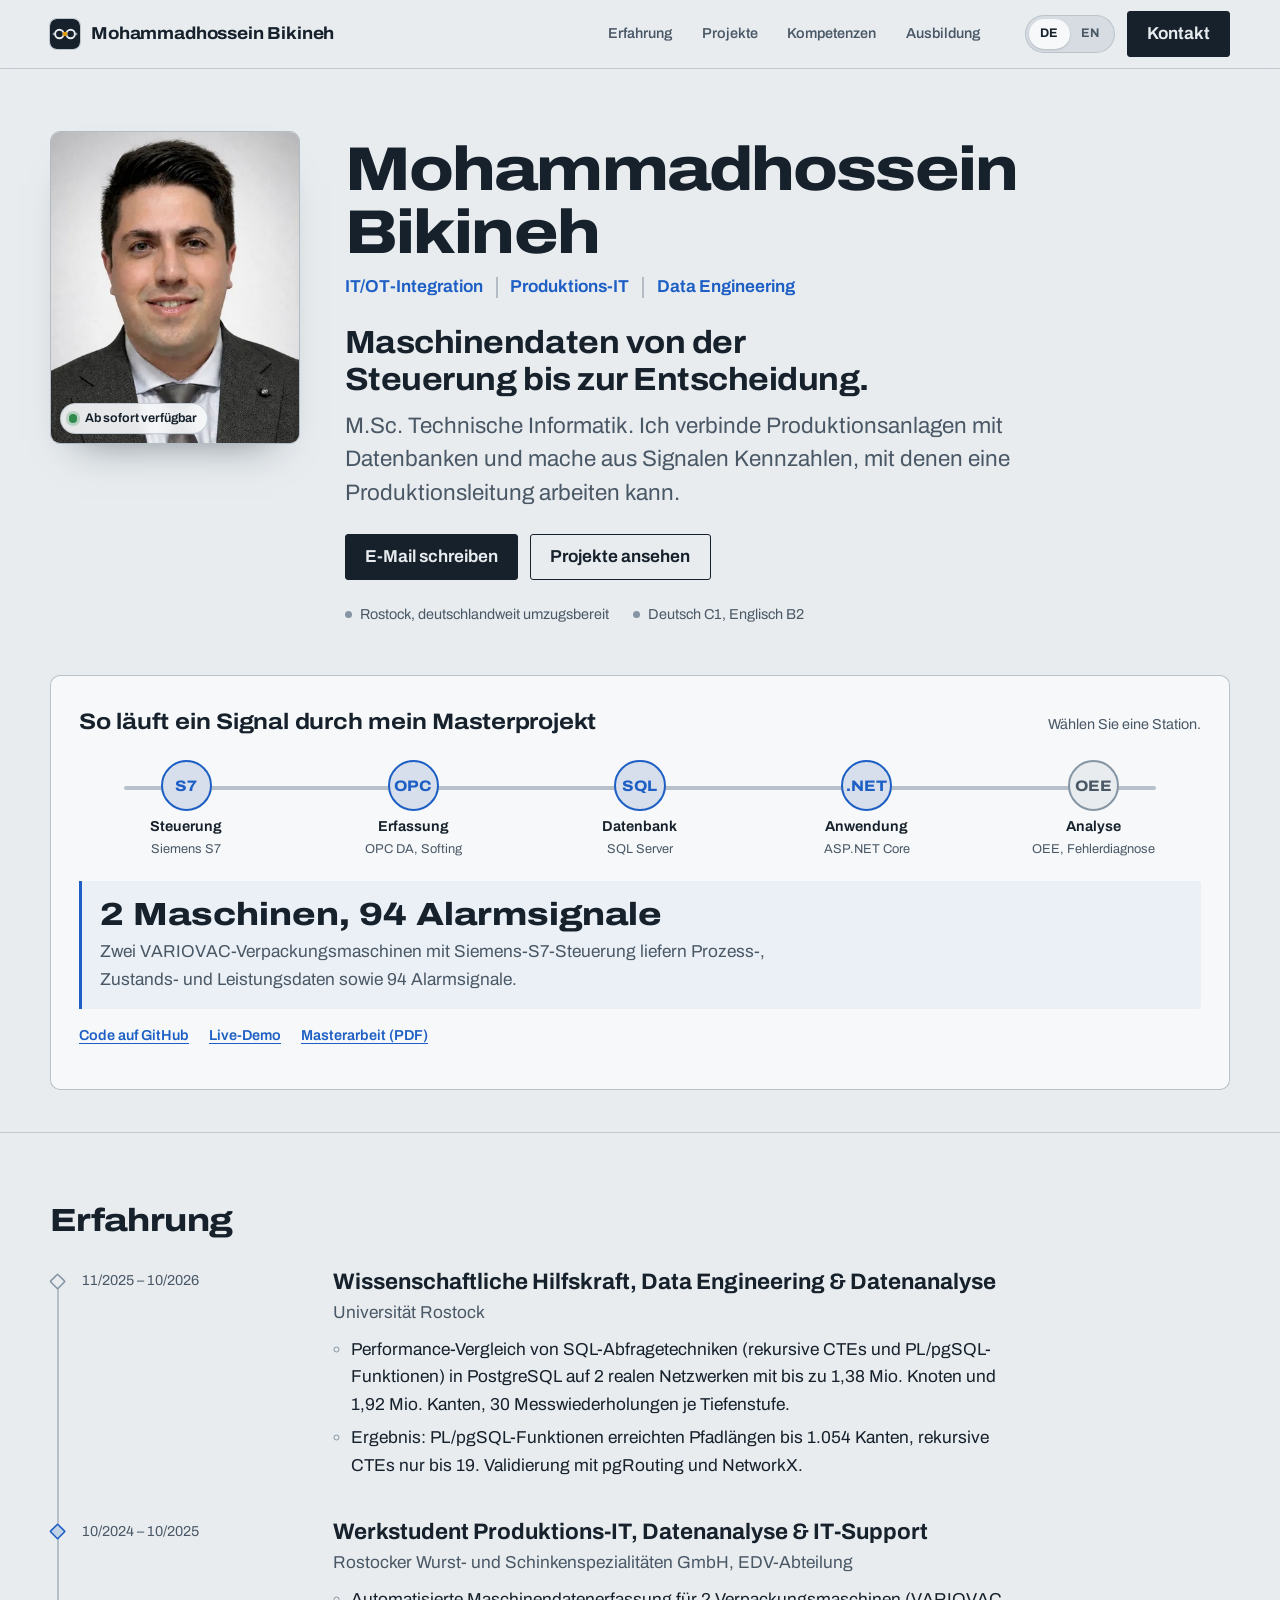
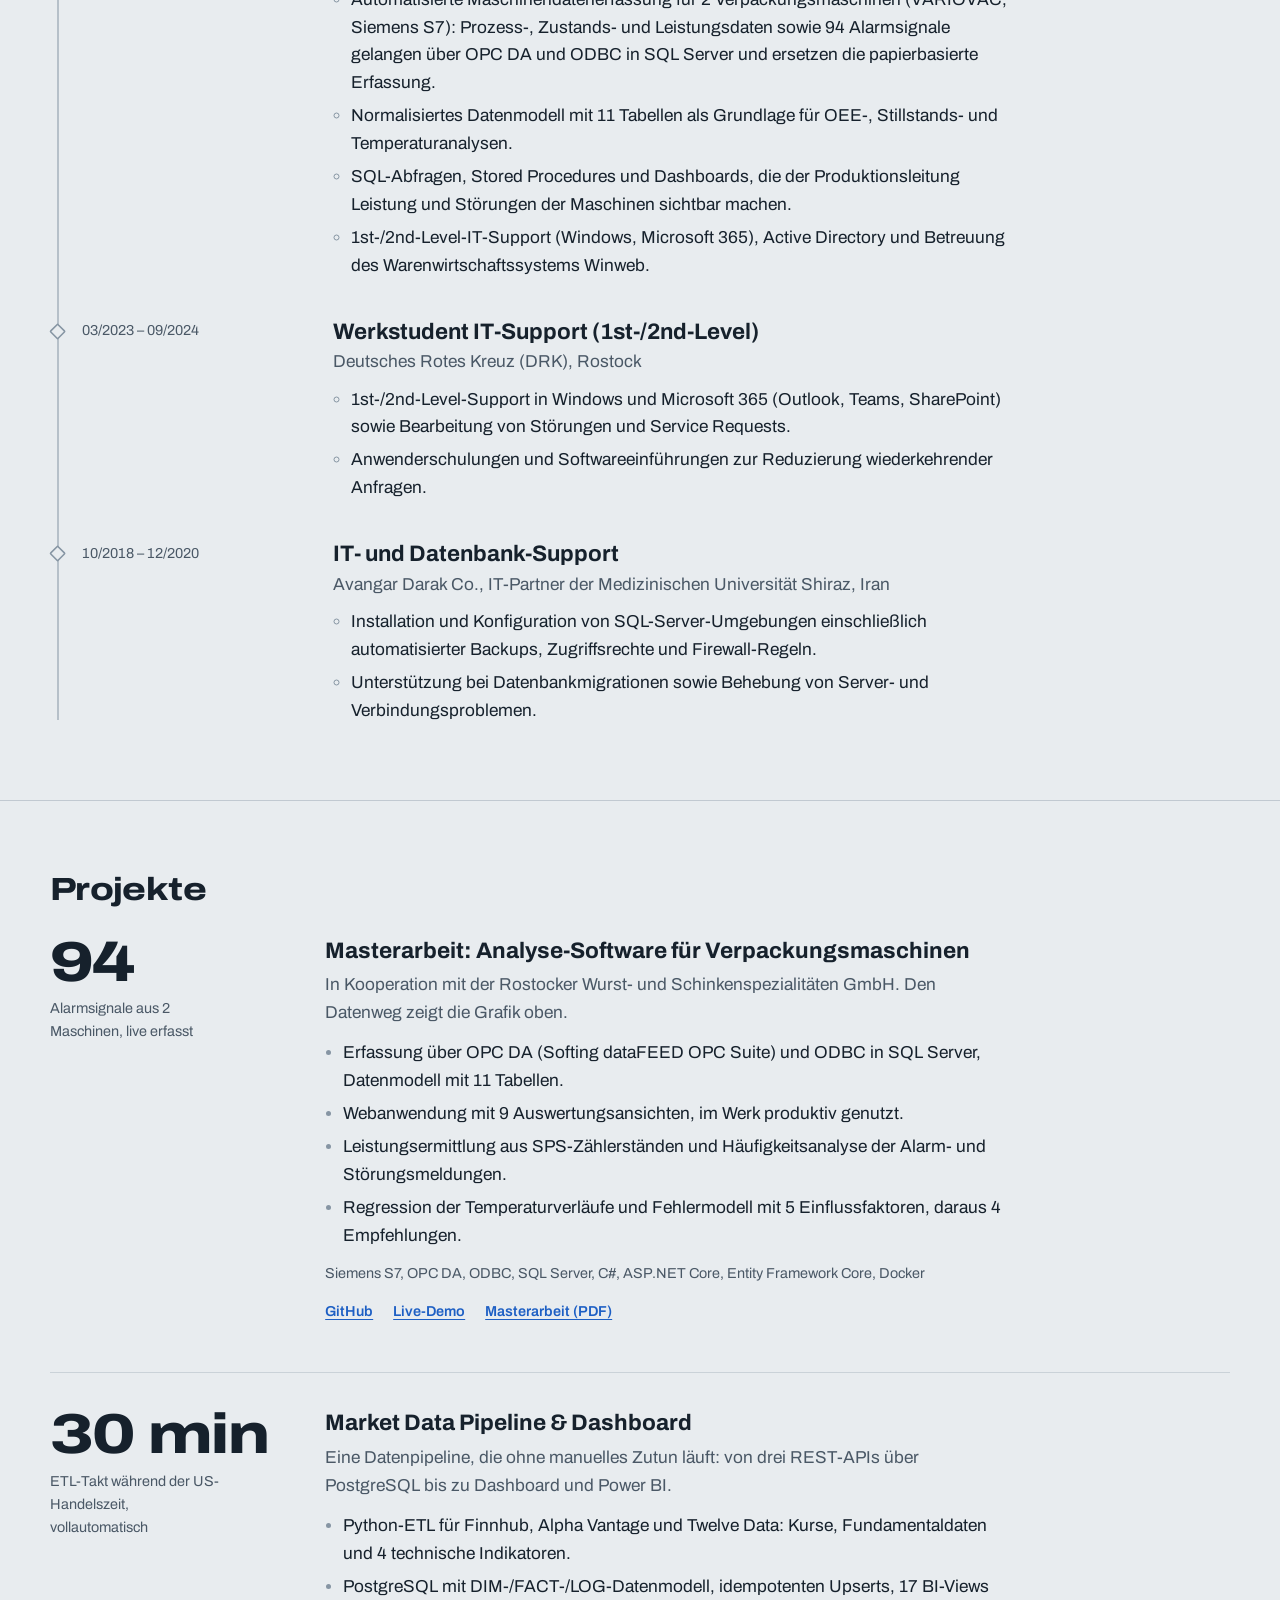
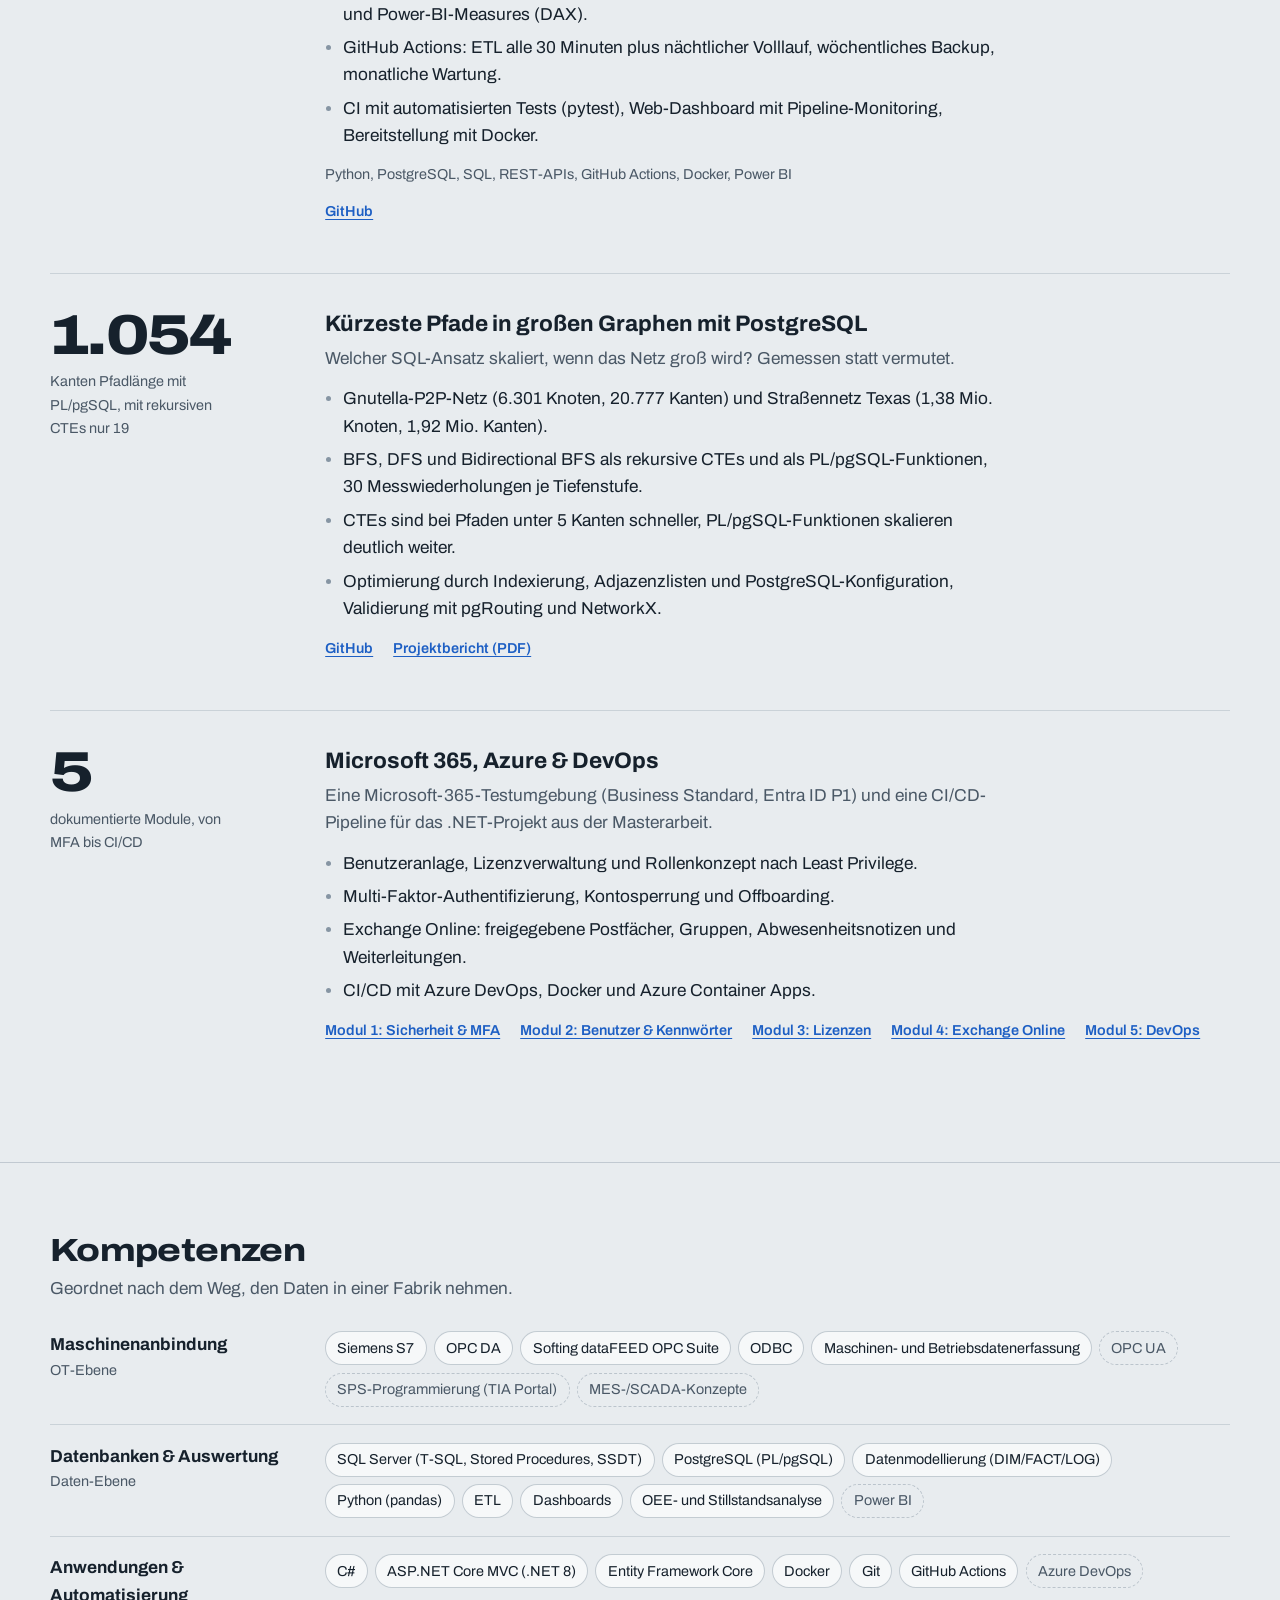
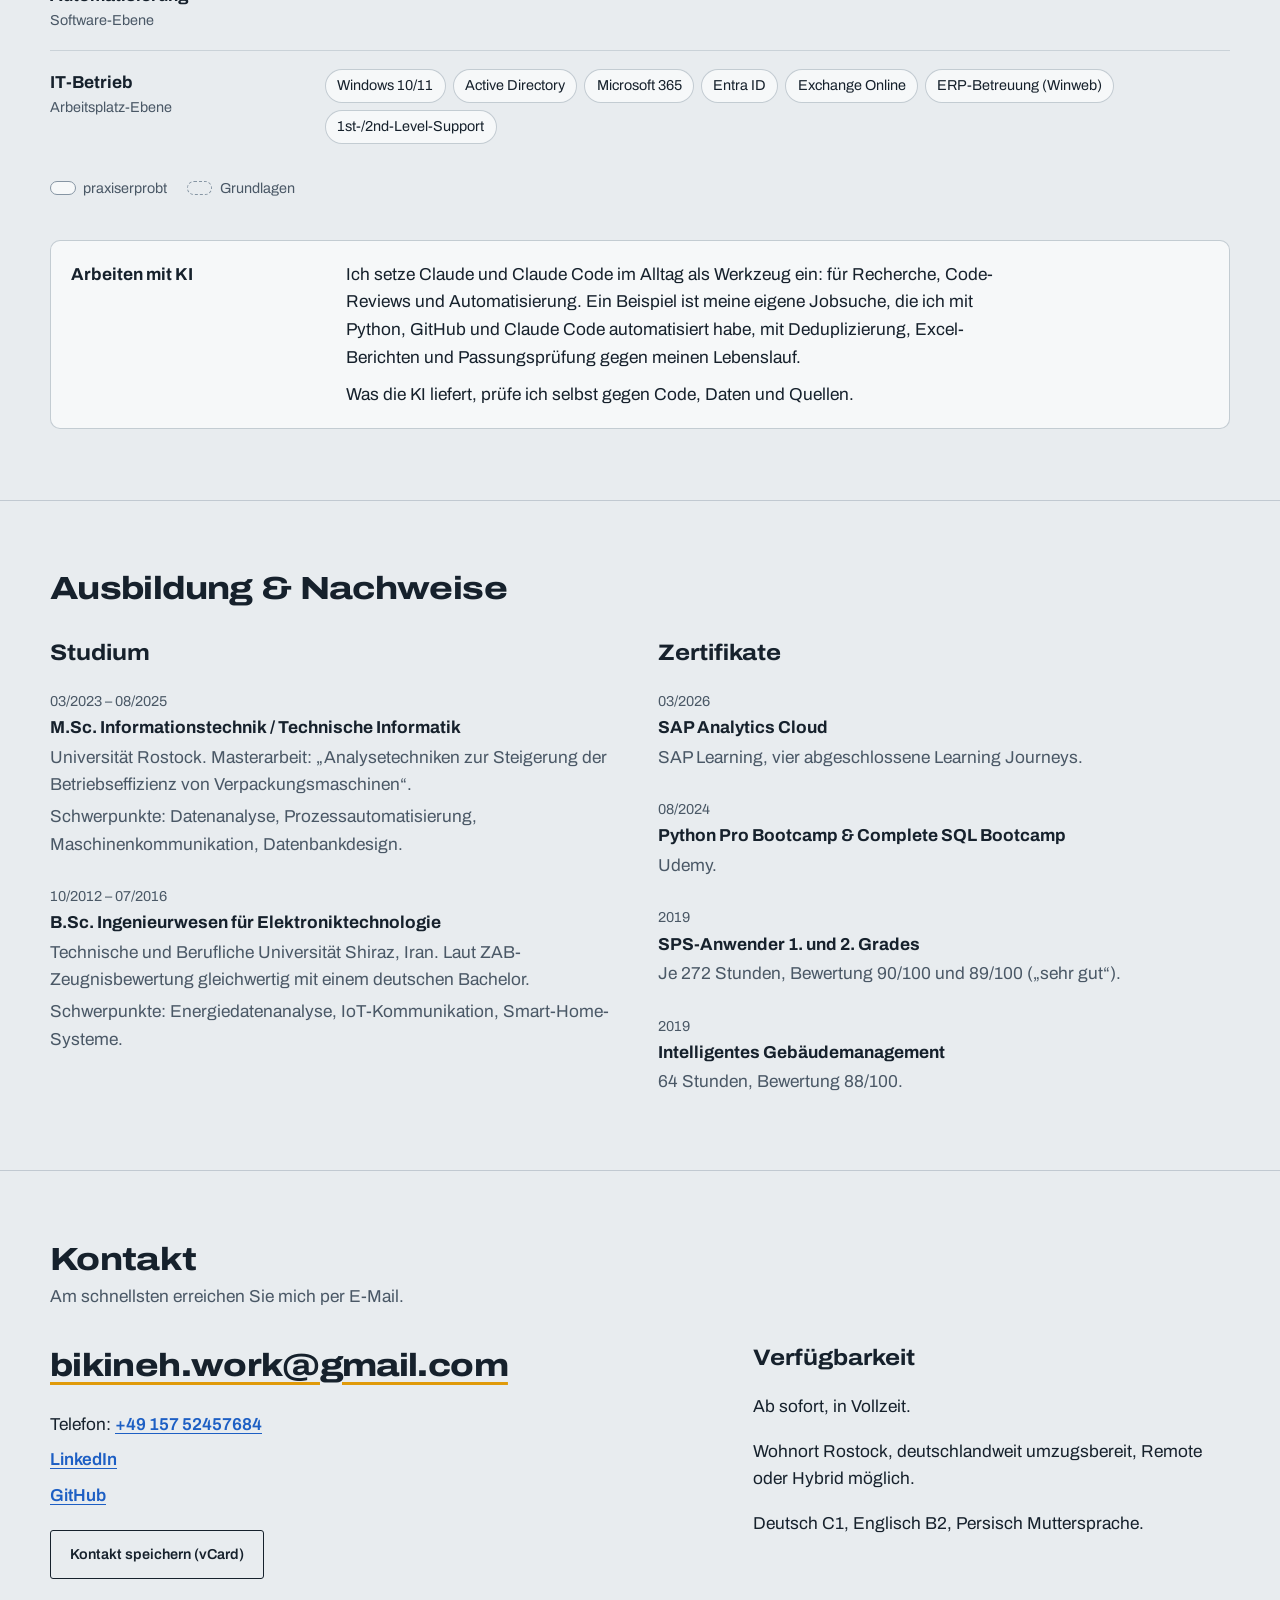
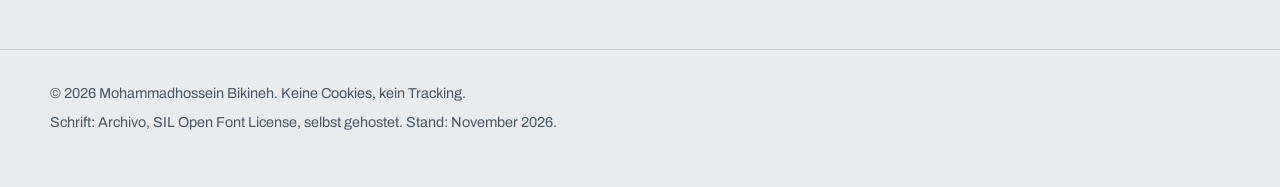
==== commit f375cb91: "Portfolio: Link zu Zeugnissen entfernt" ====
--- a/index.html
+++ b/index.html
@@ -277,7 +277,6 @@
           </div>
           </div>
         </div>
-        <p class="docs links"><a href="#entfernt" target="_blank" rel="noopener"><span data-i18n="docs">Alle Zeugnisse und Abschlussdokumente (PDF)</span></a></p>
       </div>
     </section>
 
@@ -315,7 +314,7 @@
     </div>
   </footer>
 
-  <script type="application/json" id="i18n">{"de": {"meta-title": "Mohammadhossein Bikineh | IT/OT-Integration & Data Engineering", "meta-desc": "Portfolio von Mohammadhossein Bikineh, M.Sc. Technische Informatik: Maschinendatenerfassung mit Siemens S7 und OPC, SQL Server, PostgreSQL und Python. Rostock, deutschlandweit umzugsbereit.", "skip": "Zum Inhalt springen", "lang-switch": "Sprache auf Englisch umstellen", "nav-exp": "Erfahrung", "nav-proj": "Projekte", "nav-skills": "Kompetenzen", "nav-edu": "Ausbildung", "nav-contact": "Kontakt", "role-1": "IT/OT-Integration", "role-2": "Produktions-IT", "role-3": "Data Engineering", "menu": "Menü", "lang-group": "Sprache", "nav-label": "Hauptnavigation", "hero-h1": "Maschinendaten von der Steuerung bis zur Entscheidung.", "hero-lead": "M.Sc. Technische Informatik. Ich verbinde Produktionsanlagen mit Datenbanken und mache aus Signalen Kennzahlen, mit denen eine Produktionsleitung arbeiten kann.", "btn-mail": "E-Mail schreiben", "btn-proj": "Projekte ansehen", "status-1": "Ab sofort verfügbar", "status-2": "Rostock, deutschlandweit umzugsbereit", "status-3": "Deutsch C1, Englisch B2", "portrait-alt": "Porträt von Mohammadhossein Bikineh", "path-h2": "So läuft ein Signal durch mein Masterprojekt", "path-hint": "Wählen Sie eine Station.", "node-1": "Steuerung", "node-1s": "Siemens S7", "node-2": "Erfassung", "node-2s": "OPC DA, Softing", "node-3": "Datenbank", "node-3s": "SQL Server", "node-4": "Anwendung", "node-4s": "ASP.NET Core", "node-5": "Analyse", "node-5s": "OEE, Fehlerdiagnose", "stage1-value": "2 Maschinen, 94 Alarmsignale", "stage1-text": "Zwei VARIOVAC-Verpackungsmaschinen mit Siemens-S7-Steuerung liefern Prozess-, Zustands- und Leistungsdaten sowie 94 Alarmsignale.", "stage2-value": "OPC DA, dann ODBC", "stage2-text": "Softing dataFEED liest die Werte als OPC-Tags aus den Datenbausteinen der Steuerung und schreibt sie zeitgesteuert per ODBC in die Datenbank. Rohwerte im Zehntel-Format, etwa 432, werden zu 43,2 °C.", "stage3-value": "11 Tabellen", "stage3-text": "Ein normalisiertes Datenmodell für Maschinen-, Leistungs-, Temperatur-, Alarm-, Zustands- und Störungsdaten ist die Grundlage für OEE- und Stillstandsanalysen.", "stage4-value": "9 Ansichten, produktiv im Werk", "stage4-text": "Eine Webanwendung zeigt Leistung, Temperatur, Alarme, Zustände, Störungen und Planung live an. Sie ist im Werk produktiv im Einsatz.", "stage5-value": "5 Einflussfaktoren, 4 Empfehlungen", "stage5-text": "Stückweise Regression der Temperaturverläufe und ein Fehlerwahrscheinlichkeitsmodell. Daraus entstanden Empfehlungen, unter anderem die Migration von OPC DA auf OPC UA.", "path-code": "Code auf GitHub", "path-demo": "Live-Demo", "path-thesis": "Masterarbeit (PDF)", "exp-h2": "Erfahrung", "job1-h": "Wissenschaftliche Hilfskraft, Data Engineering & Datenanalyse", "job1-org": "Universität Rostock", "job1-list": "<li>Performance-Vergleich von SQL-Abfragetechniken (rekursive CTEs und PL/pgSQL-Funktionen) in PostgreSQL auf 2 realen Netzwerken mit bis zu 1,38 Mio. Knoten und 1,92 Mio. Kanten, 30 Messwiederholungen je Tiefenstufe.</li><li>Ergebnis: PL/pgSQL-Funktionen erreichten Pfadlängen bis 1.054 Kanten, rekursive CTEs nur bis 19. Validierung mit pgRouting und NetworkX.</li>", "job2-h": "Werkstudent Produktions-IT, Datenanalyse & IT-Support", "job2-org": "Rostocker Wurst- und Schinkenspezialitäten GmbH, EDV-Abteilung", "job2-list": "<li>Automatisierte Maschinendatenerfassung für 2 Verpackungsmaschinen (VARIOVAC, Siemens S7): Prozess-, Zustands- und Leistungsdaten sowie 94 Alarmsignale gelangen über OPC DA und ODBC in SQL Server und ersetzen die papierbasierte Erfassung.</li><li>Normalisiertes Datenmodell mit 11 Tabellen als Grundlage für OEE-, Stillstands- und Temperaturanalysen.</li><li>SQL-Abfragen, Stored Procedures und Dashboards, die der Produktionsleitung Leistung und Störungen der Maschinen sichtbar machen.</li><li>1st-/2nd-Level-IT-Support (Windows, Microsoft 365), Active Directory und Betreuung des Warenwirtschaftssystems Winweb.</li>", "job3-h": "Werkstudent IT-Support (1st-/2nd-Level)", "job3-org": "Deutsches Rotes Kreuz (DRK), Rostock", "job3-list": "<li>1st-/2nd-Level-Support in Windows und Microsoft 365 (Outlook, Teams, SharePoint) sowie Bearbeitung von Störungen und Service Requests.</li><li>Anwenderschulungen und Softwareeinführungen zur Reduzierung wiederkehrender Anfragen.</li>", "job4-h": "IT- und Datenbank-Support", "job4-org": "Avangar Darak Co., IT-Partner der Medizinischen Universität Shiraz, Iran", "job4-list": "<li>Installation und Konfiguration von SQL-Server-Umgebungen einschließlich automatisierter Backups, Zugriffsrechte und Firewall-Regeln.</li><li>Unterstützung bei Datenbankmigrationen sowie Behebung von Server- und Verbindungsproblemen.</li>", "proj-h2": "Projekte", "p1-cap": "Alarmsignale aus 2 Maschinen, live erfasst", "p1-h": "Masterarbeit: Analyse-Software für Verpackungsmaschinen", "p1-intro": "In Kooperation mit der Rostocker Wurst- und Schinkenspezialitäten GmbH. Den Datenweg zeigt die Grafik oben.", "p1-list": "<li>Erfassung über OPC DA (Softing dataFEED OPC Suite) und ODBC in SQL Server, Datenmodell mit 11 Tabellen.</li><li>Webanwendung mit 9 Auswertungsansichten, im Werk produktiv genutzt.</li><li>Leistungsermittlung aus SPS-Zählerständen und Häufigkeitsanalyse der Alarm- und Störungsmeldungen.</li><li>Regression der Temperaturverläufe und Fehlermodell mit 5 Einflussfaktoren, daraus 4 Empfehlungen.</li>", "p1-tech": "Siemens S7, OPC DA, ODBC, SQL Server, C#, ASP.NET Core, Entity Framework Core, Docker", "p2-cap": "ETL-Takt während der US-Handelszeit, vollautomatisch", "p2-h": "Market Data Pipeline & Dashboard", "p2-intro": "Eine Datenpipeline, die ohne manuelles Zutun läuft: von drei REST-APIs über PostgreSQL bis zu Dashboard und Power BI.", "p2-list": "<li>Python-ETL für Finnhub, Alpha Vantage und Twelve Data: Kurse, Fundamentaldaten und 4 technische Indikatoren.</li><li>PostgreSQL mit DIM-/FACT-/LOG-Datenmodell, idempotenten Upserts, 17 BI-Views und Power-BI-Measures (DAX).</li><li>GitHub Actions: ETL alle 30 Minuten plus nächtlicher Volllauf, wöchentliches Backup, monatliche Wartung.</li><li>CI mit automatisierten Tests (pytest), Web-Dashboard mit Pipeline-Monitoring, Bereitstellung mit Docker.</li>", "p2-tech": "Python, PostgreSQL, SQL, REST-APIs, GitHub Actions, Docker, Power BI", "p3-num": "1.054", "p3-cap": "Kanten Pfadlänge mit PL/pgSQL, mit rekursiven CTEs nur 19", "p3-h": "Kürzeste Pfade in großen Graphen mit PostgreSQL", "p3-intro": "Welcher SQL-Ansatz skaliert, wenn das Netz groß wird? Gemessen statt vermutet.", "p3-list": "<li>Gnutella-P2P-Netz (6.301 Knoten, 20.777 Kanten) und Straßennetz Texas (1,38 Mio. Knoten, 1,92 Mio. Kanten).</li><li>BFS, DFS und Bidirectional BFS als rekursive CTEs und als PL/pgSQL-Funktionen, 30 Messwiederholungen je Tiefenstufe.</li><li>CTEs sind bei Pfaden unter 5 Kanten schneller, PL/pgSQL-Funktionen skalieren deutlich weiter.</li><li>Optimierung durch Indexierung, Adjazenzlisten und PostgreSQL-Konfiguration, Validierung mit pgRouting und NetworkX.</li>", "p3-report": "Projektbericht (PDF)", "p4-cap": "dokumentierte Module, von MFA bis CI/CD", "p4-h": "Microsoft 365, Azure & DevOps", "p4-intro": "Eine Microsoft-365-Testumgebung (Business Standard, Entra ID P1) und eine CI/CD-Pipeline für das .NET-Projekt aus der Masterarbeit.", "p4-list": "<li>Benutzeranlage, Lizenzverwaltung und Rollenkonzept nach Least Privilege.</li><li>Multi-Faktor-Authentifizierung, Kontosperrung und Offboarding.</li><li>Exchange Online: freigegebene Postfächer, Gruppen, Abwesenheitsnotizen und Weiterleitungen.</li><li>CI/CD mit Azure DevOps, Docker und Azure Container Apps.</li>", "p4-m1": "Modul 1: Sicherheit & MFA", "p4-m2": "Modul 2: Benutzer & Kennwörter", "p4-m3": "Modul 3: Lizenzen", "p4-m4": "Modul 4: Exchange Online", "p4-m5": "Modul 5: DevOps", "gh": "GitHub", "skills-h2": "Kompetenzen", "skills-p": "Geordnet nach dem Weg, den Daten in einer Fabrik nehmen.", "lg-solid": "praxiserprobt", "lg-basic": "Grundlagen", "l1-h": "Maschinenanbindung", "l1-s": "OT-Ebene", "l2-h": "Datenbanken & Auswertung", "l2-s": "Daten-Ebene", "l3-h": "Anwendungen & Automatisierung", "l3-s": "Software-Ebene", "l4-h": "IT-Betrieb", "l4-s": "Arbeitsplatz-Ebene", "c-mde": "Maschinen- und Betriebsdatenerfassung", "c-sps": "SPS-Programmierung (TIA Portal)", "c-mes": "MES-/SCADA-Konzepte", "c-model": "Datenmodellierung (DIM/FACT/LOG)", "c-oee": "OEE- und Stillstandsanalyse", "c-support": "1st-/2nd-Level-Support", "c-erp": "ERP-Betreuung (Winweb)", "ai-h": "Arbeiten mit KI", "ai-p1": "Ich setze Claude und Claude Code im Alltag als Werkzeug ein: für Recherche, Code-Reviews und Automatisierung. Ein Beispiel ist meine eigene Jobsuche, die ich mit Python, GitHub und Claude Code automatisiert habe, mit Deduplizierung, Excel-Berichten und Passungsprüfung gegen meinen Lebenslauf.", "ai-p2": "Was die KI liefert, prüfe ich selbst gegen Code, Daten und Quellen.", "edu-h2": "Ausbildung & Nachweise", "edu-col1": "Studium", "edu-col2": "Zertifikate", "e1-h": "M.Sc. Informationstechnik / Technische Informatik", "e1-p": "Universität Rostock. Masterarbeit: „Analysetechniken zur Steigerung der Betriebseffizienz von Verpackungsmaschinen“.", "e1-f": "Schwerpunkte: Datenanalyse, Prozessautomatisierung, Maschinenkommunikation, Datenbankdesign.", "e2-h": "B.Sc. Ingenieurwesen für Elektroniktechnologie", "e2-p": "Technische und Berufliche Universität Shiraz, Iran. Laut ZAB-Zeugnisbewertung gleichwertig mit einem deutschen Bachelor.", "e2-f": "Schwerpunkte: Energiedatenanalyse, IoT-Kommunikation, Smart-Home-Systeme.", "z1-h": "SAP Analytics Cloud", "z1-p": "SAP Learning, vier abgeschlossene Learning Journeys.", "z2-h": "Python Pro Bootcamp & Complete SQL Bootcamp", "z2-p": "Udemy.", "z3-h": "SPS-Anwender 1. und 2. Grades", "z3-p": "Je 272 Stunden, Bewertung 90/100 und 89/100 („sehr gut“).", "z4-h": "Intelligentes Gebäudemanagement", "z4-p": "64 Stunden, Bewertung 88/100.", "docs": "Alle Zeugnisse und Abschlussdokumente (PDF)", "contact-h2": "Kontakt", "contact-p": "Am schnellsten erreichen Sie mich per E-Mail.", "ch-phone": "Telefon", "vcard": "Kontakt speichern (vCard)", "avail-h": "Verfügbarkeit", "avail-1": "Ab sofort, in Vollzeit.", "avail-2": "Wohnort Rostock, deutschlandweit umzugsbereit, Remote oder Hybrid möglich.", "avail-3": "Deutsch C1, Englisch B2, Persisch Muttersprache.", "foot-1": "© 2026 Mohammadhossein Bikineh. Keine Cookies, kein Tracking.", "foot-2": "Schrift: Archivo, SIL Open Font License, selbst gehostet. Stand: November 2026."}, "en": {"meta-title": "Mohammadhossein Bikineh | IT/OT Integration & Data Engineering", "meta-desc": "Portfolio of Mohammadhossein Bikineh, M.Sc. Technical Computer Science: machine data acquisition with Siemens S7 and OPC, SQL Server, PostgreSQL and Python. Based in Rostock, open to relocating across Germany.", "skip": "Skip to content", "lang-switch": "Switch language to German", "nav-exp": "Experience", "nav-proj": "Projects", "nav-skills": "Skills", "nav-edu": "Education", "nav-contact": "Contact", "role-1": "IT/OT integration", "role-2": "Production IT", "role-3": "Data engineering", "menu": "Menu", "lang-group": "Language", "nav-label": "Main navigation", "hero-h1": "Machine data, from the controller to the decision.", "hero-lead": "M.Sc. in Technical Computer Science. I connect production machines to databases and turn their signals into figures that production managers can work with.", "btn-mail": "Send an email", "btn-proj": "See projects", "status-1": "Available now", "status-2": "Rostock, open to relocating across Germany", "status-3": "German C1, English B2", "portrait-alt": "Portrait of Mohammadhossein Bikineh", "path-h2": "How a signal travels through my master’s project", "path-hint": "Select a stage.", "node-1": "Controller", "node-1s": "Siemens S7", "node-2": "Acquisition", "node-2s": "OPC DA, Softing", "node-3": "Database", "node-3s": "SQL Server", "node-4": "Application", "node-4s": "ASP.NET Core", "node-5": "Analysis", "node-5s": "OEE, fault diagnosis", "stage1-value": "2 machines, 94 alarm signals", "stage1-text": "Two VARIOVAC packaging machines with Siemens S7 controllers deliver process, state and performance data plus 94 alarm signals.", "stage2-value": "OPC DA, then ODBC", "stage2-text": "Softing dataFEED reads the values as OPC tags from the controller’s data blocks and writes them to the database via ODBC on a schedule. Raw values in tenths, such as 432, become 43.2 °C.", "stage3-value": "11 tables", "stage3-text": "A normalised data model for machine, performance, temperature, alarm, state and fault data is the basis for OEE and downtime analyses.", "stage4-value": "9 views, in use at the plant", "stage4-text": "A web application shows performance, temperature, alarms, states, faults and planning live. It is in productive use at the plant.", "stage5-value": "5 factors, 4 recommendations", "stage5-text": "Piecewise regression of temperature curves and a fault probability model. They led to recommendations, including the migration from OPC DA to OPC UA.", "path-code": "Code on GitHub", "path-demo": "Live demo", "path-thesis": "Master’s thesis (PDF)", "exp-h2": "Experience", "job1-h": "Research assistant, data engineering & data analysis", "job1-org": "University of Rostock", "job1-list": "<li>Performance comparison of SQL query techniques (recursive CTEs and PL/pgSQL functions) in PostgreSQL on 2 real networks with up to 1.38 million nodes and 1.92 million edges, 30 repetitions per depth level.</li><li>Result: PL/pgSQL functions reached path lengths of up to 1,054 edges, recursive CTEs only 19. Validated with pgRouting and NetworkX.</li>", "job2-h": "Working student, production IT, data analysis & IT support", "job2-org": "Rostocker Wurst- und Schinkenspezialitäten GmbH, IT department", "job2-list": "<li>Automated machine data acquisition for 2 packaging machines (VARIOVAC, Siemens S7): process, state and performance data plus 94 alarm signals flow via OPC DA and ODBC into SQL Server, replacing paper-based recording.</li><li>Normalised data model with 11 tables as the basis for OEE, downtime and temperature analyses.</li><li>SQL queries, stored procedures and dashboards that make machine performance and faults visible to production management.</li><li>1st/2nd-level IT support (Windows, Microsoft 365), Active Directory and support of the Winweb ERP system.</li>", "job3-h": "Working student, IT support (1st/2nd level)", "job3-org": "German Red Cross (DRK), Rostock", "job3-list": "<li>1st/2nd-level support for Windows and Microsoft 365 (Outlook, Teams, SharePoint), handling incidents and service requests.</li><li>User training and software roll-outs to reduce recurring requests.</li>", "job4-h": "IT and database support", "job4-org": "Avangar Darak Co., IT partner of Shiraz University of Medical Sciences, Iran", "job4-list": "<li>Installation and configuration of SQL Server environments including automated backups, access rights and firewall rules.</li><li>Support for database migrations and resolution of server and connectivity issues.</li>", "proj-h2": "Projects", "p1-cap": "alarm signals from 2 machines, captured live", "p1-h": "Master’s thesis: analysis software for packaging machines", "p1-intro": "In cooperation with Rostocker Wurst- und Schinkenspezialitäten GmbH. The data path is shown in the diagram above.", "p1-list": "<li>Acquisition via OPC DA (Softing dataFEED OPC Suite) and ODBC into SQL Server, data model with 11 tables.</li><li>Web application with 9 analysis views, in productive use at the plant.</li><li>Output calculation from PLC counters and frequency analysis of alarm and fault messages.</li><li>Regression of temperature curves and a fault model with 5 factors, resulting in 4 recommendations.</li>", "p1-tech": "Siemens S7, OPC DA, ODBC, SQL Server, C#, ASP.NET Core, Entity Framework Core, Docker", "p2-cap": "ETL interval during US trading hours, fully automated", "p2-h": "Market data pipeline & dashboard", "p2-intro": "A data pipeline that runs without manual work: from three REST APIs via PostgreSQL to a dashboard and Power BI.", "p2-list": "<li>Python ETL for Finnhub, Alpha Vantage and Twelve Data: prices, fundamentals and 4 technical indicators.</li><li>PostgreSQL with a DIM/FACT/LOG data model, idempotent upserts, 17 BI views and Power BI measures (DAX).</li><li>GitHub Actions: ETL every 30 minutes plus a nightly full run, weekly backup, monthly maintenance.</li><li>CI with automated tests (pytest), web dashboard with pipeline monitoring, deployed with Docker.</li>", "p2-tech": "Python, PostgreSQL, SQL, REST APIs, GitHub Actions, Docker, Power BI", "p3-num": "1,054", "p3-cap": "edges of path length with PL/pgSQL, only 19 with recursive CTEs", "p3-h": "Shortest paths in large graphs with PostgreSQL", "p3-intro": "Which SQL approach scales once the network gets large? Measured, not assumed.", "p3-list": "<li>Gnutella P2P network (6,301 nodes, 20,777 edges) and Texas road network (1.38 million nodes, 1.92 million edges).</li><li>BFS, DFS and bidirectional BFS as recursive CTEs and as PL/pgSQL functions, 30 repetitions per depth level.</li><li>CTEs are faster for paths below 5 edges, PL/pgSQL functions scale much further.</li><li>Optimisation through indexing, adjacency lists and PostgreSQL configuration, validated with pgRouting and NetworkX.</li>", "p3-report": "Project report (PDF)", "p4-cap": "documented modules, from MFA to CI/CD", "p4-h": "Microsoft 365, Azure & DevOps", "p4-intro": "A Microsoft 365 test environment (Business Standard, Entra ID P1) and a CI/CD pipeline for the .NET project from the master’s thesis.", "p4-list": "<li>User creation, licence management and a least-privilege role concept.</li><li>Multi-factor authentication, account blocking and offboarding.</li><li>Exchange Online: shared mailboxes, groups, out-of-office replies and forwarding.</li><li>CI/CD with Azure DevOps, Docker and Azure Container Apps.</li>", "p4-m1": "Module 1: security & MFA", "p4-m2": "Module 2: users & passwords", "p4-m3": "Module 3: licences", "p4-m4": "Module 4: Exchange Online", "p4-m5": "Module 5: DevOps", "gh": "GitHub", "skills-h2": "Skills", "skills-p": "Ordered along the path data takes in a factory.", "lg-solid": "used in practice", "lg-basic": "foundations", "l1-h": "Machine connectivity", "l1-s": "OT level", "l2-h": "Databases & analysis", "l2-s": "data level", "l3-h": "Applications & automation", "l3-s": "software level", "l4-h": "IT operations", "l4-s": "workplace level", "c-mde": "Machine and production data acquisition", "c-sps": "PLC programming (TIA Portal)", "c-mes": "MES/SCADA concepts", "c-model": "Data modelling (DIM/FACT/LOG)", "c-oee": "OEE and downtime analysis", "c-support": "1st/2nd-level support", "c-erp": "ERP support (Winweb)", "ai-h": "Working with AI", "ai-p1": "I use Claude and Claude Code as everyday tools for research, code reviews and automation. One example is my own job search, which I automated with Python, GitHub and Claude Code, including deduplication, Excel reports and a fit check against my CV.", "ai-p2": "I check what the AI produces against the code, the data and the sources myself.", "edu-h2": "Education & certificates", "edu-col1": "Degrees", "edu-col2": "Certificates", "e1-h": "M.Sc. Information Technology / Technical Computer Science", "e1-p": "University of Rostock. Thesis: \"Analysis techniques for increasing the operational efficiency of packaging machines\".", "e1-f": "Focus: data analysis, process automation, machine communication, database design.", "e2-h": "B.Sc. Electronics Technology Engineering", "e2-p": "Technical and Vocational University Shiraz, Iran. Rated equivalent to a German bachelor’s degree by the ZAB.", "e2-f": "Focus: energy data analysis, IoT communication, smart-home systems.", "z1-h": "SAP Analytics Cloud", "z1-p": "SAP Learning, four completed learning journeys.", "z2-h": "Python Pro Bootcamp & Complete SQL Bootcamp", "z2-p": "Udemy.", "z3-h": "PLC user, level 1 and 2", "z3-p": "272 hours each, rated 90/100 and 89/100 (\"very good\").", "z4-h": "Intelligent building management", "z4-p": "64 hours, rated 88/100.", "docs": "All references and degree documents (PDF)", "contact-h2": "Contact", "contact-p": "Email is the fastest way to reach me.", "ch-phone": "Phone", "vcard": "Save contact (vCard)", "avail-h": "Availability", "avail-1": "Immediately, full-time.", "avail-2": "Based in Rostock, open to relocating anywhere in Germany, remote or hybrid possible.", "avail-3": "German C1, English B2, Persian native.", "foot-1": "© 2026 Mohammadhossein Bikineh. No cookies, no tracking.", "foot-2": "Typeface: Archivo, SIL Open Font License, self-hosted. Updated November 2026."}}</script>
+  <script type="application/json" id="i18n">{"de": {"meta-title": "Mohammadhossein Bikineh | IT/OT-Integration & Data Engineering", "meta-desc": "Portfolio von Mohammadhossein Bikineh, M.Sc. Technische Informatik: Maschinendatenerfassung mit Siemens S7 und OPC, SQL Server, PostgreSQL und Python. Rostock, deutschlandweit umzugsbereit.", "skip": "Zum Inhalt springen", "lang-switch": "Sprache auf Englisch umstellen", "nav-exp": "Erfahrung", "nav-proj": "Projekte", "nav-skills": "Kompetenzen", "nav-edu": "Ausbildung", "nav-contact": "Kontakt", "role-1": "IT/OT-Integration", "role-2": "Produktions-IT", "role-3": "Data Engineering", "menu": "Menü", "lang-group": "Sprache", "nav-label": "Hauptnavigation", "hero-h1": "Maschinendaten von der Steuerung bis zur Entscheidung.", "hero-lead": "M.Sc. Technische Informatik. Ich verbinde Produktionsanlagen mit Datenbanken und mache aus Signalen Kennzahlen, mit denen eine Produktionsleitung arbeiten kann.", "btn-mail": "E-Mail schreiben", "btn-proj": "Projekte ansehen", "status-1": "Ab sofort verfügbar", "status-2": "Rostock, deutschlandweit umzugsbereit", "status-3": "Deutsch C1, Englisch B2", "portrait-alt": "Porträt von Mohammadhossein Bikineh", "path-h2": "So läuft ein Signal durch mein Masterprojekt", "path-hint": "Wählen Sie eine Station.", "node-1": "Steuerung", "node-1s": "Siemens S7", "node-2": "Erfassung", "node-2s": "OPC DA, Softing", "node-3": "Datenbank", "node-3s": "SQL Server", "node-4": "Anwendung", "node-4s": "ASP.NET Core", "node-5": "Analyse", "node-5s": "OEE, Fehlerdiagnose", "stage1-value": "2 Maschinen, 94 Alarmsignale", "stage1-text": "Zwei VARIOVAC-Verpackungsmaschinen mit Siemens-S7-Steuerung liefern Prozess-, Zustands- und Leistungsdaten sowie 94 Alarmsignale.", "stage2-value": "OPC DA, dann ODBC", "stage2-text": "Softing dataFEED liest die Werte als OPC-Tags aus den Datenbausteinen der Steuerung und schreibt sie zeitgesteuert per ODBC in die Datenbank. Rohwerte im Zehntel-Format, etwa 432, werden zu 43,2 °C.", "stage3-value": "11 Tabellen", "stage3-text": "Ein normalisiertes Datenmodell für Maschinen-, Leistungs-, Temperatur-, Alarm-, Zustands- und Störungsdaten ist die Grundlage für OEE- und Stillstandsanalysen.", "stage4-value": "9 Ansichten, produktiv im Werk", "stage4-text": "Eine Webanwendung zeigt Leistung, Temperatur, Alarme, Zustände, Störungen und Planung live an. Sie ist im Werk produktiv im Einsatz.", "stage5-value": "5 Einflussfaktoren, 4 Empfehlungen", "stage5-text": "Stückweise Regression der Temperaturverläufe und ein Fehlerwahrscheinlichkeitsmodell. Daraus entstanden Empfehlungen, unter anderem die Migration von OPC DA auf OPC UA.", "path-code": "Code auf GitHub", "path-demo": "Live-Demo", "path-thesis": "Masterarbeit (PDF)", "exp-h2": "Erfahrung", "job1-h": "Wissenschaftliche Hilfskraft, Data Engineering & Datenanalyse", "job1-org": "Universität Rostock", "job1-list": "<li>Performance-Vergleich von SQL-Abfragetechniken (rekursive CTEs und PL/pgSQL-Funktionen) in PostgreSQL auf 2 realen Netzwerken mit bis zu 1,38 Mio. Knoten und 1,92 Mio. Kanten, 30 Messwiederholungen je Tiefenstufe.</li><li>Ergebnis: PL/pgSQL-Funktionen erreichten Pfadlängen bis 1.054 Kanten, rekursive CTEs nur bis 19. Validierung mit pgRouting und NetworkX.</li>", "job2-h": "Werkstudent Produktions-IT, Datenanalyse & IT-Support", "job2-org": "Rostocker Wurst- und Schinkenspezialitäten GmbH, EDV-Abteilung", "job2-list": "<li>Automatisierte Maschinendatenerfassung für 2 Verpackungsmaschinen (VARIOVAC, Siemens S7): Prozess-, Zustands- und Leistungsdaten sowie 94 Alarmsignale gelangen über OPC DA und ODBC in SQL Server und ersetzen die papierbasierte Erfassung.</li><li>Normalisiertes Datenmodell mit 11 Tabellen als Grundlage für OEE-, Stillstands- und Temperaturanalysen.</li><li>SQL-Abfragen, Stored Procedures und Dashboards, die der Produktionsleitung Leistung und Störungen der Maschinen sichtbar machen.</li><li>1st-/2nd-Level-IT-Support (Windows, Microsoft 365), Active Directory und Betreuung des Warenwirtschaftssystems Winweb.</li>", "job3-h": "Werkstudent IT-Support (1st-/2nd-Level)", "job3-org": "Deutsches Rotes Kreuz (DRK), Rostock", "job3-list": "<li>1st-/2nd-Level-Support in Windows und Microsoft 365 (Outlook, Teams, SharePoint) sowie Bearbeitung von Störungen und Service Requests.</li><li>Anwenderschulungen und Softwareeinführungen zur Reduzierung wiederkehrender Anfragen.</li>", "job4-h": "IT- und Datenbank-Support", "job4-org": "Avangar Darak Co., IT-Partner der Medizinischen Universität Shiraz, Iran", "job4-list": "<li>Installation und Konfiguration von SQL-Server-Umgebungen einschließlich automatisierter Backups, Zugriffsrechte und Firewall-Regeln.</li><li>Unterstützung bei Datenbankmigrationen sowie Behebung von Server- und Verbindungsproblemen.</li>", "proj-h2": "Projekte", "p1-cap": "Alarmsignale aus 2 Maschinen, live erfasst", "p1-h": "Masterarbeit: Analyse-Software für Verpackungsmaschinen", "p1-intro": "In Kooperation mit der Rostocker Wurst- und Schinkenspezialitäten GmbH. Den Datenweg zeigt die Grafik oben.", "p1-list": "<li>Erfassung über OPC DA (Softing dataFEED OPC Suite) und ODBC in SQL Server, Datenmodell mit 11 Tabellen.</li><li>Webanwendung mit 9 Auswertungsansichten, im Werk produktiv genutzt.</li><li>Leistungsermittlung aus SPS-Zählerständen und Häufigkeitsanalyse der Alarm- und Störungsmeldungen.</li><li>Regression der Temperaturverläufe und Fehlermodell mit 5 Einflussfaktoren, daraus 4 Empfehlungen.</li>", "p1-tech": "Siemens S7, OPC DA, ODBC, SQL Server, C#, ASP.NET Core, Entity Framework Core, Docker", "p2-cap": "ETL-Takt während der US-Handelszeit, vollautomatisch", "p2-h": "Market Data Pipeline & Dashboard", "p2-intro": "Eine Datenpipeline, die ohne manuelles Zutun läuft: von drei REST-APIs über PostgreSQL bis zu Dashboard und Power BI.", "p2-list": "<li>Python-ETL für Finnhub, Alpha Vantage und Twelve Data: Kurse, Fundamentaldaten und 4 technische Indikatoren.</li><li>PostgreSQL mit DIM-/FACT-/LOG-Datenmodell, idempotenten Upserts, 17 BI-Views und Power-BI-Measures (DAX).</li><li>GitHub Actions: ETL alle 30 Minuten plus nächtlicher Volllauf, wöchentliches Backup, monatliche Wartung.</li><li>CI mit automatisierten Tests (pytest), Web-Dashboard mit Pipeline-Monitoring, Bereitstellung mit Docker.</li>", "p2-tech": "Python, PostgreSQL, SQL, REST-APIs, GitHub Actions, Docker, Power BI", "p3-num": "1.054", "p3-cap": "Kanten Pfadlänge mit PL/pgSQL, mit rekursiven CTEs nur 19", "p3-h": "Kürzeste Pfade in großen Graphen mit PostgreSQL", "p3-intro": "Welcher SQL-Ansatz skaliert, wenn das Netz groß wird? Gemessen statt vermutet.", "p3-list": "<li>Gnutella-P2P-Netz (6.301 Knoten, 20.777 Kanten) und Straßennetz Texas (1,38 Mio. Knoten, 1,92 Mio. Kanten).</li><li>BFS, DFS und Bidirectional BFS als rekursive CTEs und als PL/pgSQL-Funktionen, 30 Messwiederholungen je Tiefenstufe.</li><li>CTEs sind bei Pfaden unter 5 Kanten schneller, PL/pgSQL-Funktionen skalieren deutlich weiter.</li><li>Optimierung durch Indexierung, Adjazenzlisten und PostgreSQL-Konfiguration, Validierung mit pgRouting und NetworkX.</li>", "p3-report": "Projektbericht (PDF)", "p4-cap": "dokumentierte Module, von MFA bis CI/CD", "p4-h": "Microsoft 365, Azure & DevOps", "p4-intro": "Eine Microsoft-365-Testumgebung (Business Standard, Entra ID P1) und eine CI/CD-Pipeline für das .NET-Projekt aus der Masterarbeit.", "p4-list": "<li>Benutzeranlage, Lizenzverwaltung und Rollenkonzept nach Least Privilege.</li><li>Multi-Faktor-Authentifizierung, Kontosperrung und Offboarding.</li><li>Exchange Online: freigegebene Postfächer, Gruppen, Abwesenheitsnotizen und Weiterleitungen.</li><li>CI/CD mit Azure DevOps, Docker und Azure Container Apps.</li>", "p4-m1": "Modul 1: Sicherheit & MFA", "p4-m2": "Modul 2: Benutzer & Kennwörter", "p4-m3": "Modul 3: Lizenzen", "p4-m4": "Modul 4: Exchange Online", "p4-m5": "Modul 5: DevOps", "gh": "GitHub", "skills-h2": "Kompetenzen", "skills-p": "Geordnet nach dem Weg, den Daten in einer Fabrik nehmen.", "lg-solid": "praxiserprobt", "lg-basic": "Grundlagen", "l1-h": "Maschinenanbindung", "l1-s": "OT-Ebene", "l2-h": "Datenbanken & Auswertung", "l2-s": "Daten-Ebene", "l3-h": "Anwendungen & Automatisierung", "l3-s": "Software-Ebene", "l4-h": "IT-Betrieb", "l4-s": "Arbeitsplatz-Ebene", "c-mde": "Maschinen- und Betriebsdatenerfassung", "c-sps": "SPS-Programmierung (TIA Portal)", "c-mes": "MES-/SCADA-Konzepte", "c-model": "Datenmodellierung (DIM/FACT/LOG)", "c-oee": "OEE- und Stillstandsanalyse", "c-support": "1st-/2nd-Level-Support", "c-erp": "ERP-Betreuung (Winweb)", "ai-h": "Arbeiten mit KI", "ai-p1": "Ich setze Claude und Claude Code im Alltag als Werkzeug ein: für Recherche, Code-Reviews und Automatisierung. Ein Beispiel ist meine eigene Jobsuche, die ich mit Python, GitHub und Claude Code automatisiert habe, mit Deduplizierung, Excel-Berichten und Passungsprüfung gegen meinen Lebenslauf.", "ai-p2": "Was die KI liefert, prüfe ich selbst gegen Code, Daten und Quellen.", "edu-h2": "Ausbildung & Nachweise", "edu-col1": "Studium", "edu-col2": "Zertifikate", "e1-h": "M.Sc. Informationstechnik / Technische Informatik", "e1-p": "Universität Rostock. Masterarbeit: „Analysetechniken zur Steigerung der Betriebseffizienz von Verpackungsmaschinen“.", "e1-f": "Schwerpunkte: Datenanalyse, Prozessautomatisierung, Maschinenkommunikation, Datenbankdesign.", "e2-h": "B.Sc. Ingenieurwesen für Elektroniktechnologie", "e2-p": "Technische und Berufliche Universität Shiraz, Iran. Laut ZAB-Zeugnisbewertung gleichwertig mit einem deutschen Bachelor.", "e2-f": "Schwerpunkte: Energiedatenanalyse, IoT-Kommunikation, Smart-Home-Systeme.", "z1-h": "SAP Analytics Cloud", "z1-p": "SAP Learning, vier abgeschlossene Learning Journeys.", "z2-h": "Python Pro Bootcamp & Complete SQL Bootcamp", "z2-p": "Udemy.", "z3-h": "SPS-Anwender 1. und 2. Grades", "z3-p": "Je 272 Stunden, Bewertung 90/100 und 89/100 („sehr gut“).", "z4-h": "Intelligentes Gebäudemanagement", "z4-p": "64 Stunden, Bewertung 88/100.", "contact-h2": "Kontakt", "contact-p": "Am schnellsten erreichen Sie mich per E-Mail.", "ch-phone": "Telefon", "vcard": "Kontakt speichern (vCard)", "avail-h": "Verfügbarkeit", "avail-1": "Ab sofort, in Vollzeit.", "avail-2": "Wohnort Rostock, deutschlandweit umzugsbereit, Remote oder Hybrid möglich.", "avail-3": "Deutsch C1, Englisch B2, Persisch Muttersprache.", "foot-1": "© 2026 Mohammadhossein Bikineh. Keine Cookies, kein Tracking.", "foot-2": "Schrift: Archivo, SIL Open Font License, selbst gehostet. Stand: November 2026."}, "en": {"meta-title": "Mohammadhossein Bikineh | IT/OT Integration & Data Engineering", "meta-desc": "Portfolio of Mohammadhossein Bikineh, M.Sc. Technical Computer Science: machine data acquisition with Siemens S7 and OPC, SQL Server, PostgreSQL and Python. Based in Rostock, open to relocating across Germany.", "skip": "Skip to content", "lang-switch": "Switch language to German", "nav-exp": "Experience", "nav-proj": "Projects", "nav-skills": "Skills", "nav-edu": "Education", "nav-contact": "Contact", "role-1": "IT/OT integration", "role-2": "Production IT", "role-3": "Data engineering", "menu": "Menu", "lang-group": "Language", "nav-label": "Main navigation", "hero-h1": "Machine data, from the controller to the decision.", "hero-lead": "M.Sc. in Technical Computer Science. I connect production machines to databases and turn their signals into figures that production managers can work with.", "btn-mail": "Send an email", "btn-proj": "See projects", "status-1": "Available now", "status-2": "Rostock, open to relocating across Germany", "status-3": "German C1, English B2", "portrait-alt": "Portrait of Mohammadhossein Bikineh", "path-h2": "How a signal travels through my master’s project", "path-hint": "Select a stage.", "node-1": "Controller", "node-1s": "Siemens S7", "node-2": "Acquisition", "node-2s": "OPC DA, Softing", "node-3": "Database", "node-3s": "SQL Server", "node-4": "Application", "node-4s": "ASP.NET Core", "node-5": "Analysis", "node-5s": "OEE, fault diagnosis", "stage1-value": "2 machines, 94 alarm signals", "stage1-text": "Two VARIOVAC packaging machines with Siemens S7 controllers deliver process, state and performance data plus 94 alarm signals.", "stage2-value": "OPC DA, then ODBC", "stage2-text": "Softing dataFEED reads the values as OPC tags from the controller’s data blocks and writes them to the database via ODBC on a schedule. Raw values in tenths, such as 432, become 43.2 °C.", "stage3-value": "11 tables", "stage3-text": "A normalised data model for machine, performance, temperature, alarm, state and fault data is the basis for OEE and downtime analyses.", "stage4-value": "9 views, in use at the plant", "stage4-text": "A web application shows performance, temperature, alarms, states, faults and planning live. It is in productive use at the plant.", "stage5-value": "5 factors, 4 recommendations", "stage5-text": "Piecewise regression of temperature curves and a fault probability model. They led to recommendations, including the migration from OPC DA to OPC UA.", "path-code": "Code on GitHub", "path-demo": "Live demo", "path-thesis": "Master’s thesis (PDF)", "exp-h2": "Experience", "job1-h": "Research assistant, data engineering & data analysis", "job1-org": "University of Rostock", "job1-list": "<li>Performance comparison of SQL query techniques (recursive CTEs and PL/pgSQL functions) in PostgreSQL on 2 real networks with up to 1.38 million nodes and 1.92 million edges, 30 repetitions per depth level.</li><li>Result: PL/pgSQL functions reached path lengths of up to 1,054 edges, recursive CTEs only 19. Validated with pgRouting and NetworkX.</li>", "job2-h": "Working student, production IT, data analysis & IT support", "job2-org": "Rostocker Wurst- und Schinkenspezialitäten GmbH, IT department", "job2-list": "<li>Automated machine data acquisition for 2 packaging machines (VARIOVAC, Siemens S7): process, state and performance data plus 94 alarm signals flow via OPC DA and ODBC into SQL Server, replacing paper-based recording.</li><li>Normalised data model with 11 tables as the basis for OEE, downtime and temperature analyses.</li><li>SQL queries, stored procedures and dashboards that make machine performance and faults visible to production management.</li><li>1st/2nd-level IT support (Windows, Microsoft 365), Active Directory and support of the Winweb ERP system.</li>", "job3-h": "Working student, IT support (1st/2nd level)", "job3-org": "German Red Cross (DRK), Rostock", "job3-list": "<li>1st/2nd-level support for Windows and Microsoft 365 (Outlook, Teams, SharePoint), handling incidents and service requests.</li><li>User training and software roll-outs to reduce recurring requests.</li>", "job4-h": "IT and database support", "job4-org": "Avangar Darak Co., IT partner of Shiraz University of Medical Sciences, Iran", "job4-list": "<li>Installation and configuration of SQL Server environments including automated backups, access rights and firewall rules.</li><li>Support for database migrations and resolution of server and connectivity issues.</li>", "proj-h2": "Projects", "p1-cap": "alarm signals from 2 machines, captured live", "p1-h": "Master’s thesis: analysis software for packaging machines", "p1-intro": "In cooperation with Rostocker Wurst- und Schinkenspezialitäten GmbH. The data path is shown in the diagram above.", "p1-list": "<li>Acquisition via OPC DA (Softing dataFEED OPC Suite) and ODBC into SQL Server, data model with 11 tables.</li><li>Web application with 9 analysis views, in productive use at the plant.</li><li>Output calculation from PLC counters and frequency analysis of alarm and fault messages.</li><li>Regression of temperature curves and a fault model with 5 factors, resulting in 4 recommendations.</li>", "p1-tech": "Siemens S7, OPC DA, ODBC, SQL Server, C#, ASP.NET Core, Entity Framework Core, Docker", "p2-cap": "ETL interval during US trading hours, fully automated", "p2-h": "Market data pipeline & dashboard", "p2-intro": "A data pipeline that runs without manual work: from three REST APIs via PostgreSQL to a dashboard and Power BI.", "p2-list": "<li>Python ETL for Finnhub, Alpha Vantage and Twelve Data: prices, fundamentals and 4 technical indicators.</li><li>PostgreSQL with a DIM/FACT/LOG data model, idempotent upserts, 17 BI views and Power BI measures (DAX).</li><li>GitHub Actions: ETL every 30 minutes plus a nightly full run, weekly backup, monthly maintenance.</li><li>CI with automated tests (pytest), web dashboard with pipeline monitoring, deployed with Docker.</li>", "p2-tech": "Python, PostgreSQL, SQL, REST APIs, GitHub Actions, Docker, Power BI", "p3-num": "1,054", "p3-cap": "edges of path length with PL/pgSQL, only 19 with recursive CTEs", "p3-h": "Shortest paths in large graphs with PostgreSQL", "p3-intro": "Which SQL approach scales once the network gets large? Measured, not assumed.", "p3-list": "<li>Gnutella P2P network (6,301 nodes, 20,777 edges) and Texas road network (1.38 million nodes, 1.92 million edges).</li><li>BFS, DFS and bidirectional BFS as recursive CTEs and as PL/pgSQL functions, 30 repetitions per depth level.</li><li>CTEs are faster for paths below 5 edges, PL/pgSQL functions scale much further.</li><li>Optimisation through indexing, adjacency lists and PostgreSQL configuration, validated with pgRouting and NetworkX.</li>", "p3-report": "Project report (PDF)", "p4-cap": "documented modules, from MFA to CI/CD", "p4-h": "Microsoft 365, Azure & DevOps", "p4-intro": "A Microsoft 365 test environment (Business Standard, Entra ID P1) and a CI/CD pipeline for the .NET project from the master’s thesis.", "p4-list": "<li>User creation, licence management and a least-privilege role concept.</li><li>Multi-factor authentication, account blocking and offboarding.</li><li>Exchange Online: shared mailboxes, groups, out-of-office replies and forwarding.</li><li>CI/CD with Azure DevOps, Docker and Azure Container Apps.</li>", "p4-m1": "Module 1: security & MFA", "p4-m2": "Module 2: users & passwords", "p4-m3": "Module 3: licences", "p4-m4": "Module 4: Exchange Online", "p4-m5": "Module 5: DevOps", "gh": "GitHub", "skills-h2": "Skills", "skills-p": "Ordered along the path data takes in a factory.", "lg-solid": "used in practice", "lg-basic": "foundations", "l1-h": "Machine connectivity", "l1-s": "OT level", "l2-h": "Databases & analysis", "l2-s": "data level", "l3-h": "Applications & automation", "l3-s": "software level", "l4-h": "IT operations", "l4-s": "workplace level", "c-mde": "Machine and production data acquisition", "c-sps": "PLC programming (TIA Portal)", "c-mes": "MES/SCADA concepts", "c-model": "Data modelling (DIM/FACT/LOG)", "c-oee": "OEE and downtime analysis", "c-support": "1st/2nd-level support", "c-erp": "ERP support (Winweb)", "ai-h": "Working with AI", "ai-p1": "I use Claude and Claude Code as everyday tools for research, code reviews and automation. One example is my own job search, which I automated with Python, GitHub and Claude Code, including deduplication, Excel reports and a fit check against my CV.", "ai-p2": "I check what the AI produces against the code, the data and the sources myself.", "edu-h2": "Education & certificates", "edu-col1": "Degrees", "edu-col2": "Certificates", "e1-h": "M.Sc. Information Technology / Technical Computer Science", "e1-p": "University of Rostock. Thesis: \"Analysis techniques for increasing the operational efficiency of packaging machines\".", "e1-f": "Focus: data analysis, process automation, machine communication, database design.", "e2-h": "B.Sc. Electronics Technology Engineering", "e2-p": "Technical and Vocational University Shiraz, Iran. Rated equivalent to a German bachelor’s degree by the ZAB.", "e2-f": "Focus: energy data analysis, IoT communication, smart-home systems.", "z1-h": "SAP Analytics Cloud", "z1-p": "SAP Learning, four completed learning journeys.", "z2-h": "Python Pro Bootcamp & Complete SQL Bootcamp", "z2-p": "Udemy.", "z3-h": "PLC user, level 1 and 2", "z3-p": "272 hours each, rated 90/100 and 89/100 (\"very good\").", "z4-h": "Intelligent building management", "z4-p": "64 hours, rated 88/100.", "contact-h2": "Contact", "contact-p": "Email is the fastest way to reach me.", "ch-phone": "Phone", "vcard": "Save contact (vCard)", "avail-h": "Availability", "avail-1": "Immediately, full-time.", "avail-2": "Based in Rostock, open to relocating anywhere in Germany, remote or hybrid possible.", "avail-3": "German C1, English B2, Persian native.", "foot-1": "© 2026 Mohammadhossein Bikineh. No cookies, no tracking.", "foot-2": "Typeface: Archivo, SIL Open Font License, self-hosted. Updated November 2026."}}</script>
   <script src="assets/site.js" defer></script>
 </body>
 </html>
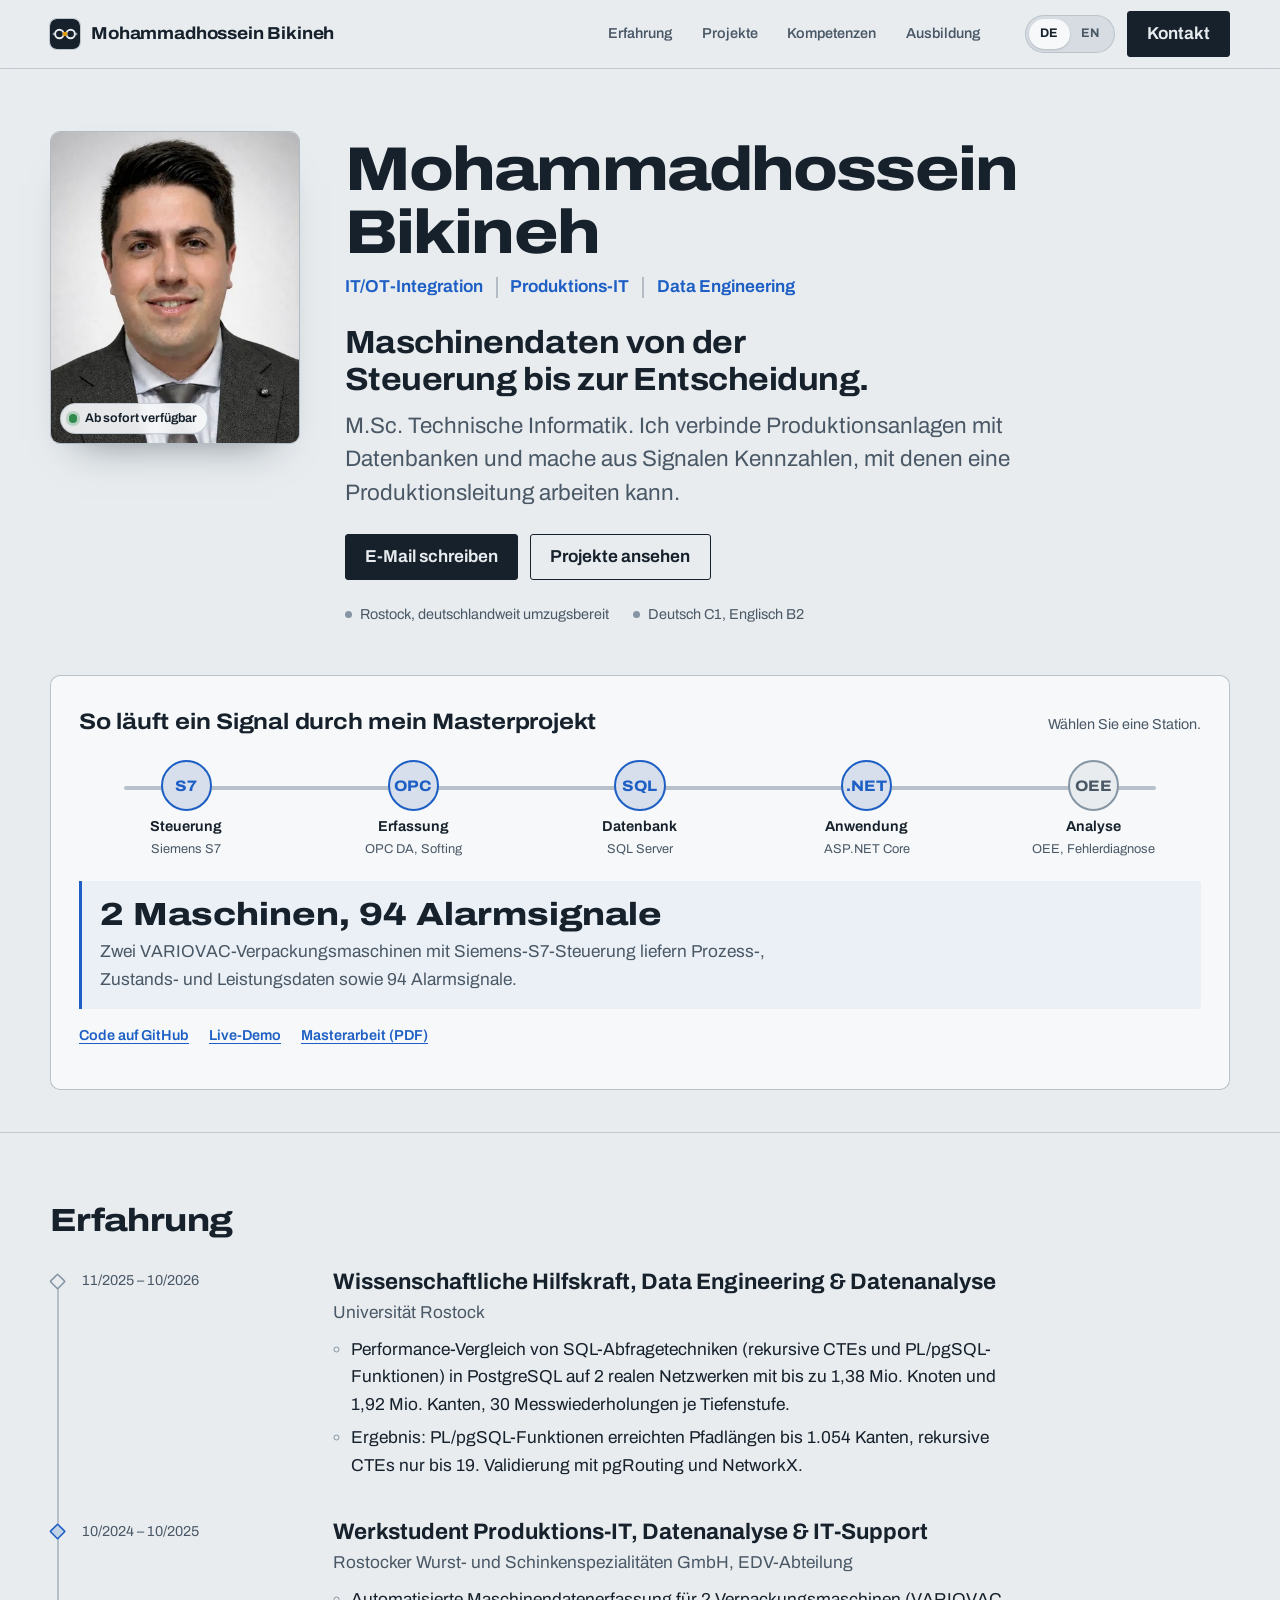
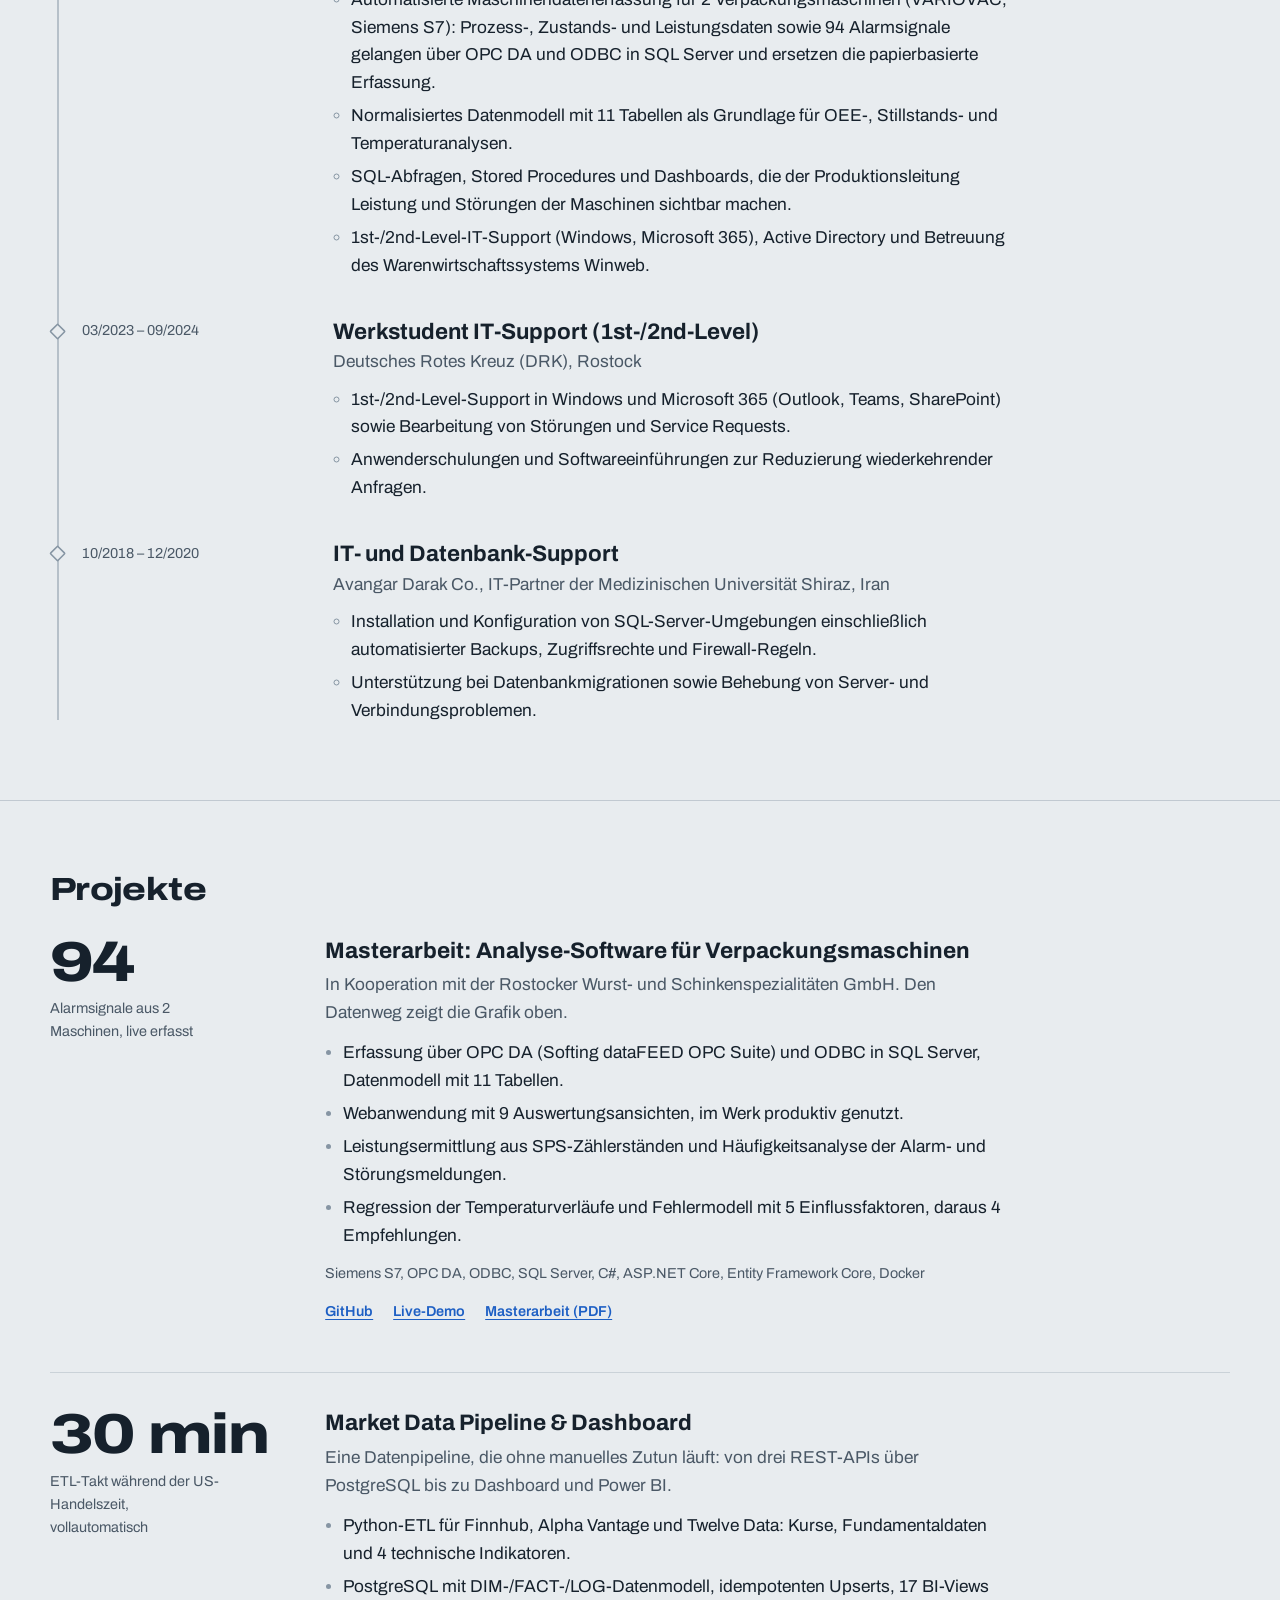
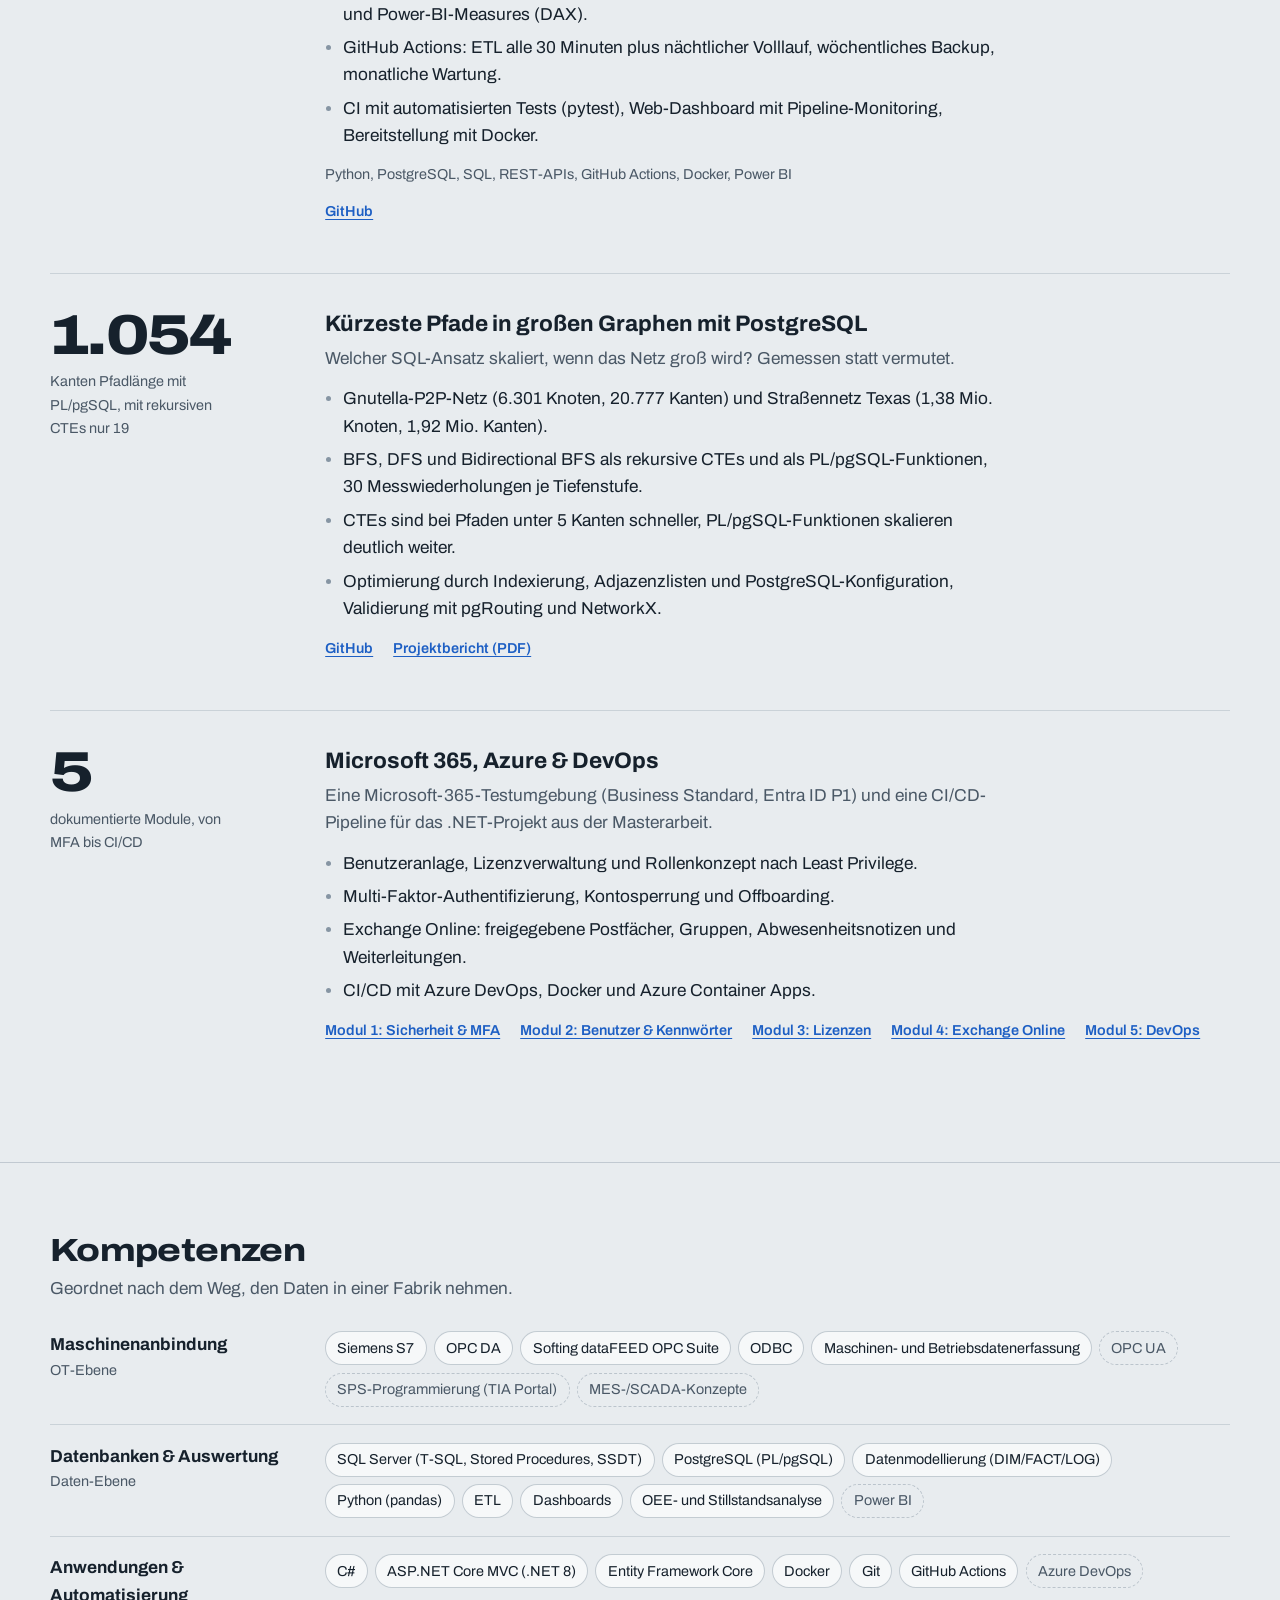
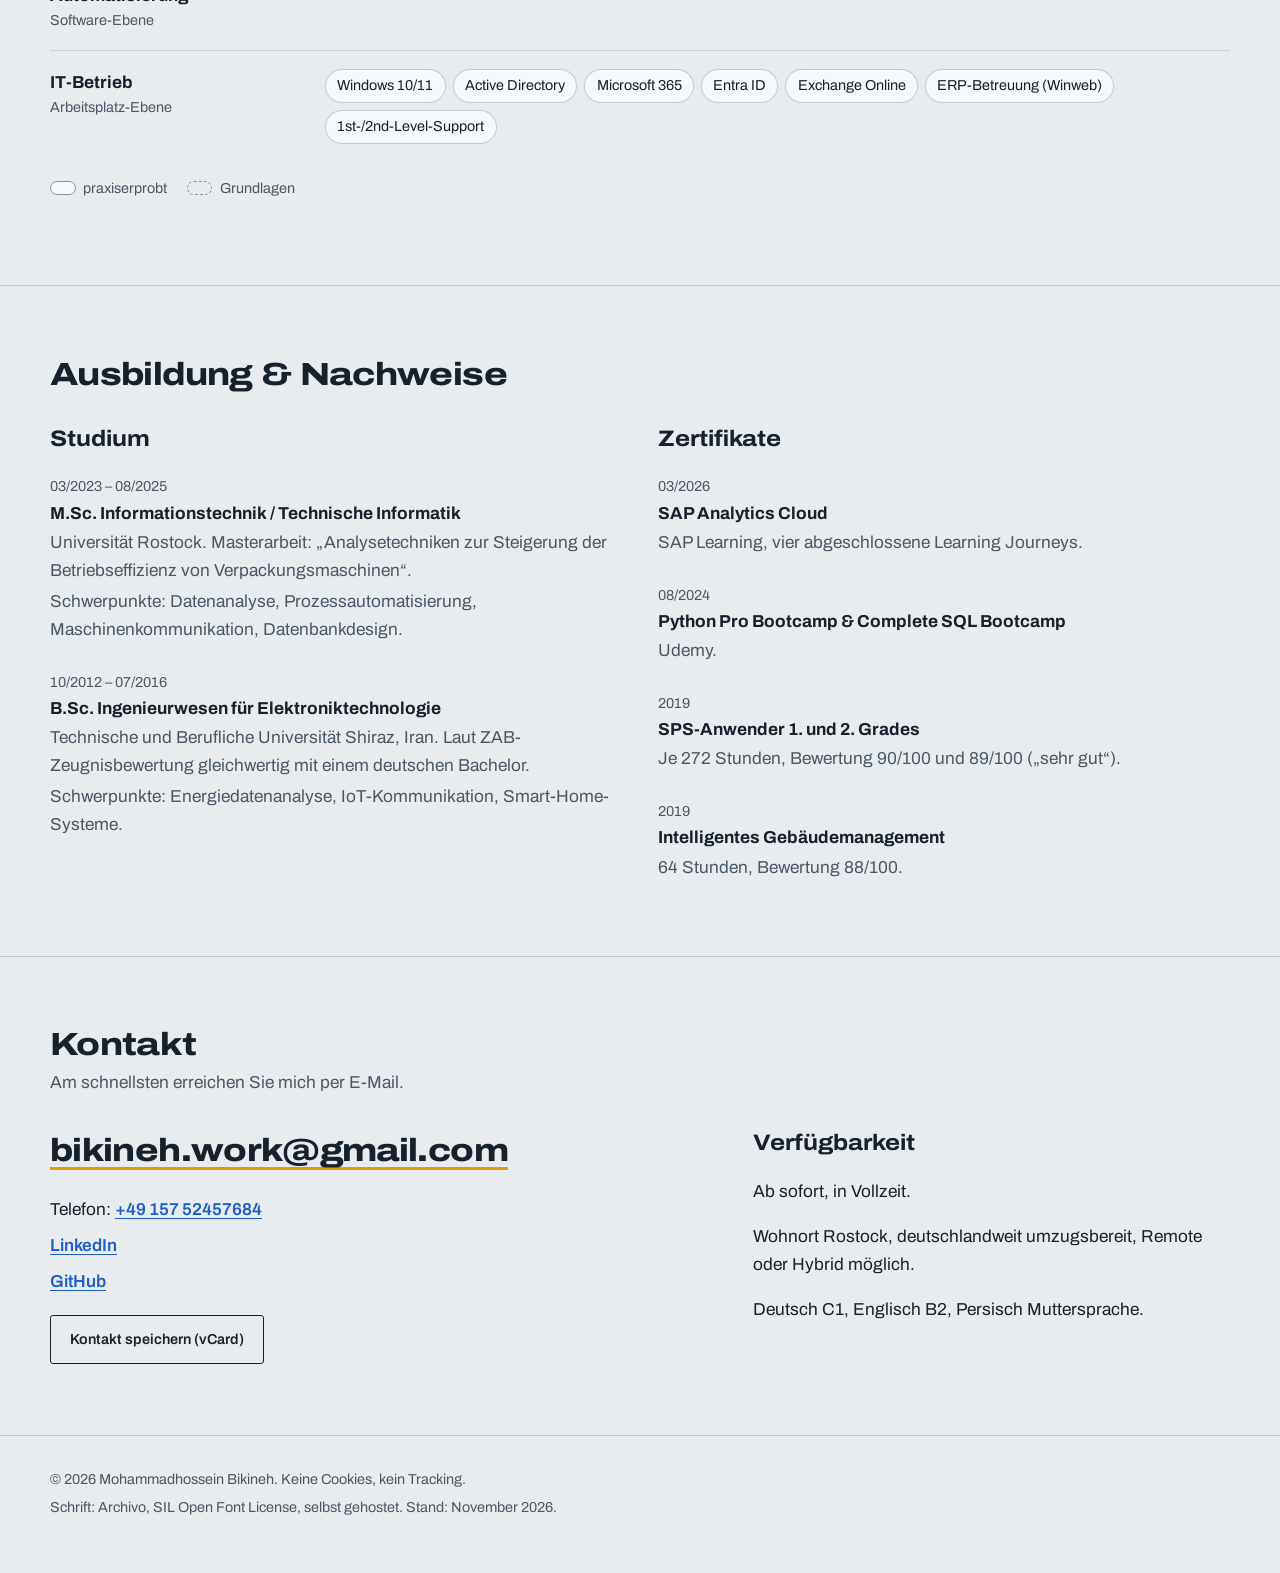
==== commit 63f690ad: "Portfolio: Abschnitt 'Arbeiten mit KI' entfernt" ====
--- a/index.html
+++ b/index.html
@@ -224,13 +224,6 @@
         </div>
         </div>
         <p class="legend"><span data-i18n="lg-solid">praxiserprobt</span><span class="basic" data-i18n="lg-basic">Grundlagen</span></p>
-        <div class="ai">
-          <h3 data-i18n="ai-h">Arbeiten mit KI</h3>
-          <div>
-            <p data-i18n="ai-p1">Ich setze Claude und Claude Code im Alltag als Werkzeug ein: für Recherche, Code-Reviews und Automatisierung. Ein Beispiel ist meine eigene Jobsuche, die ich mit Python, GitHub und Claude Code automatisiert habe, mit Deduplizierung, Excel-Berichten und Passungsprüfung gegen meinen Lebenslauf.</p>
-            <p data-i18n="ai-p2">Was die KI liefert, prüfe ich selbst gegen Code, Daten und Quellen.</p>
-          </div>
-        </div>
       </div>
     </section>
 
@@ -314,7 +307,7 @@
     </div>
   </footer>
 
-  <script type="application/json" id="i18n">{"de": {"meta-title": "Mohammadhossein Bikineh | IT/OT-Integration & Data Engineering", "meta-desc": "Portfolio von Mohammadhossein Bikineh, M.Sc. Technische Informatik: Maschinendatenerfassung mit Siemens S7 und OPC, SQL Server, PostgreSQL und Python. Rostock, deutschlandweit umzugsbereit.", "skip": "Zum Inhalt springen", "lang-switch": "Sprache auf Englisch umstellen", "nav-exp": "Erfahrung", "nav-proj": "Projekte", "nav-skills": "Kompetenzen", "nav-edu": "Ausbildung", "nav-contact": "Kontakt", "role-1": "IT/OT-Integration", "role-2": "Produktions-IT", "role-3": "Data Engineering", "menu": "Menü", "lang-group": "Sprache", "nav-label": "Hauptnavigation", "hero-h1": "Maschinendaten von der Steuerung bis zur Entscheidung.", "hero-lead": "M.Sc. Technische Informatik. Ich verbinde Produktionsanlagen mit Datenbanken und mache aus Signalen Kennzahlen, mit denen eine Produktionsleitung arbeiten kann.", "btn-mail": "E-Mail schreiben", "btn-proj": "Projekte ansehen", "status-1": "Ab sofort verfügbar", "status-2": "Rostock, deutschlandweit umzugsbereit", "status-3": "Deutsch C1, Englisch B2", "portrait-alt": "Porträt von Mohammadhossein Bikineh", "path-h2": "So läuft ein Signal durch mein Masterprojekt", "path-hint": "Wählen Sie eine Station.", "node-1": "Steuerung", "node-1s": "Siemens S7", "node-2": "Erfassung", "node-2s": "OPC DA, Softing", "node-3": "Datenbank", "node-3s": "SQL Server", "node-4": "Anwendung", "node-4s": "ASP.NET Core", "node-5": "Analyse", "node-5s": "OEE, Fehlerdiagnose", "stage1-value": "2 Maschinen, 94 Alarmsignale", "stage1-text": "Zwei VARIOVAC-Verpackungsmaschinen mit Siemens-S7-Steuerung liefern Prozess-, Zustands- und Leistungsdaten sowie 94 Alarmsignale.", "stage2-value": "OPC DA, dann ODBC", "stage2-text": "Softing dataFEED liest die Werte als OPC-Tags aus den Datenbausteinen der Steuerung und schreibt sie zeitgesteuert per ODBC in die Datenbank. Rohwerte im Zehntel-Format, etwa 432, werden zu 43,2 °C.", "stage3-value": "11 Tabellen", "stage3-text": "Ein normalisiertes Datenmodell für Maschinen-, Leistungs-, Temperatur-, Alarm-, Zustands- und Störungsdaten ist die Grundlage für OEE- und Stillstandsanalysen.", "stage4-value": "9 Ansichten, produktiv im Werk", "stage4-text": "Eine Webanwendung zeigt Leistung, Temperatur, Alarme, Zustände, Störungen und Planung live an. Sie ist im Werk produktiv im Einsatz.", "stage5-value": "5 Einflussfaktoren, 4 Empfehlungen", "stage5-text": "Stückweise Regression der Temperaturverläufe und ein Fehlerwahrscheinlichkeitsmodell. Daraus entstanden Empfehlungen, unter anderem die Migration von OPC DA auf OPC UA.", "path-code": "Code auf GitHub", "path-demo": "Live-Demo", "path-thesis": "Masterarbeit (PDF)", "exp-h2": "Erfahrung", "job1-h": "Wissenschaftliche Hilfskraft, Data Engineering & Datenanalyse", "job1-org": "Universität Rostock", "job1-list": "<li>Performance-Vergleich von SQL-Abfragetechniken (rekursive CTEs und PL/pgSQL-Funktionen) in PostgreSQL auf 2 realen Netzwerken mit bis zu 1,38 Mio. Knoten und 1,92 Mio. Kanten, 30 Messwiederholungen je Tiefenstufe.</li><li>Ergebnis: PL/pgSQL-Funktionen erreichten Pfadlängen bis 1.054 Kanten, rekursive CTEs nur bis 19. Validierung mit pgRouting und NetworkX.</li>", "job2-h": "Werkstudent Produktions-IT, Datenanalyse & IT-Support", "job2-org": "Rostocker Wurst- und Schinkenspezialitäten GmbH, EDV-Abteilung", "job2-list": "<li>Automatisierte Maschinendatenerfassung für 2 Verpackungsmaschinen (VARIOVAC, Siemens S7): Prozess-, Zustands- und Leistungsdaten sowie 94 Alarmsignale gelangen über OPC DA und ODBC in SQL Server und ersetzen die papierbasierte Erfassung.</li><li>Normalisiertes Datenmodell mit 11 Tabellen als Grundlage für OEE-, Stillstands- und Temperaturanalysen.</li><li>SQL-Abfragen, Stored Procedures und Dashboards, die der Produktionsleitung Leistung und Störungen der Maschinen sichtbar machen.</li><li>1st-/2nd-Level-IT-Support (Windows, Microsoft 365), Active Directory und Betreuung des Warenwirtschaftssystems Winweb.</li>", "job3-h": "Werkstudent IT-Support (1st-/2nd-Level)", "job3-org": "Deutsches Rotes Kreuz (DRK), Rostock", "job3-list": "<li>1st-/2nd-Level-Support in Windows und Microsoft 365 (Outlook, Teams, SharePoint) sowie Bearbeitung von Störungen und Service Requests.</li><li>Anwenderschulungen und Softwareeinführungen zur Reduzierung wiederkehrender Anfragen.</li>", "job4-h": "IT- und Datenbank-Support", "job4-org": "Avangar Darak Co., IT-Partner der Medizinischen Universität Shiraz, Iran", "job4-list": "<li>Installation und Konfiguration von SQL-Server-Umgebungen einschließlich automatisierter Backups, Zugriffsrechte und Firewall-Regeln.</li><li>Unterstützung bei Datenbankmigrationen sowie Behebung von Server- und Verbindungsproblemen.</li>", "proj-h2": "Projekte", "p1-cap": "Alarmsignale aus 2 Maschinen, live erfasst", "p1-h": "Masterarbeit: Analyse-Software für Verpackungsmaschinen", "p1-intro": "In Kooperation mit der Rostocker Wurst- und Schinkenspezialitäten GmbH. Den Datenweg zeigt die Grafik oben.", "p1-list": "<li>Erfassung über OPC DA (Softing dataFEED OPC Suite) und ODBC in SQL Server, Datenmodell mit 11 Tabellen.</li><li>Webanwendung mit 9 Auswertungsansichten, im Werk produktiv genutzt.</li><li>Leistungsermittlung aus SPS-Zählerständen und Häufigkeitsanalyse der Alarm- und Störungsmeldungen.</li><li>Regression der Temperaturverläufe und Fehlermodell mit 5 Einflussfaktoren, daraus 4 Empfehlungen.</li>", "p1-tech": "Siemens S7, OPC DA, ODBC, SQL Server, C#, ASP.NET Core, Entity Framework Core, Docker", "p2-cap": "ETL-Takt während der US-Handelszeit, vollautomatisch", "p2-h": "Market Data Pipeline & Dashboard", "p2-intro": "Eine Datenpipeline, die ohne manuelles Zutun läuft: von drei REST-APIs über PostgreSQL bis zu Dashboard und Power BI.", "p2-list": "<li>Python-ETL für Finnhub, Alpha Vantage und Twelve Data: Kurse, Fundamentaldaten und 4 technische Indikatoren.</li><li>PostgreSQL mit DIM-/FACT-/LOG-Datenmodell, idempotenten Upserts, 17 BI-Views und Power-BI-Measures (DAX).</li><li>GitHub Actions: ETL alle 30 Minuten plus nächtlicher Volllauf, wöchentliches Backup, monatliche Wartung.</li><li>CI mit automatisierten Tests (pytest), Web-Dashboard mit Pipeline-Monitoring, Bereitstellung mit Docker.</li>", "p2-tech": "Python, PostgreSQL, SQL, REST-APIs, GitHub Actions, Docker, Power BI", "p3-num": "1.054", "p3-cap": "Kanten Pfadlänge mit PL/pgSQL, mit rekursiven CTEs nur 19", "p3-h": "Kürzeste Pfade in großen Graphen mit PostgreSQL", "p3-intro": "Welcher SQL-Ansatz skaliert, wenn das Netz groß wird? Gemessen statt vermutet.", "p3-list": "<li>Gnutella-P2P-Netz (6.301 Knoten, 20.777 Kanten) und Straßennetz Texas (1,38 Mio. Knoten, 1,92 Mio. Kanten).</li><li>BFS, DFS und Bidirectional BFS als rekursive CTEs und als PL/pgSQL-Funktionen, 30 Messwiederholungen je Tiefenstufe.</li><li>CTEs sind bei Pfaden unter 5 Kanten schneller, PL/pgSQL-Funktionen skalieren deutlich weiter.</li><li>Optimierung durch Indexierung, Adjazenzlisten und PostgreSQL-Konfiguration, Validierung mit pgRouting und NetworkX.</li>", "p3-report": "Projektbericht (PDF)", "p4-cap": "dokumentierte Module, von MFA bis CI/CD", "p4-h": "Microsoft 365, Azure & DevOps", "p4-intro": "Eine Microsoft-365-Testumgebung (Business Standard, Entra ID P1) und eine CI/CD-Pipeline für das .NET-Projekt aus der Masterarbeit.", "p4-list": "<li>Benutzeranlage, Lizenzverwaltung und Rollenkonzept nach Least Privilege.</li><li>Multi-Faktor-Authentifizierung, Kontosperrung und Offboarding.</li><li>Exchange Online: freigegebene Postfächer, Gruppen, Abwesenheitsnotizen und Weiterleitungen.</li><li>CI/CD mit Azure DevOps, Docker und Azure Container Apps.</li>", "p4-m1": "Modul 1: Sicherheit & MFA", "p4-m2": "Modul 2: Benutzer & Kennwörter", "p4-m3": "Modul 3: Lizenzen", "p4-m4": "Modul 4: Exchange Online", "p4-m5": "Modul 5: DevOps", "gh": "GitHub", "skills-h2": "Kompetenzen", "skills-p": "Geordnet nach dem Weg, den Daten in einer Fabrik nehmen.", "lg-solid": "praxiserprobt", "lg-basic": "Grundlagen", "l1-h": "Maschinenanbindung", "l1-s": "OT-Ebene", "l2-h": "Datenbanken & Auswertung", "l2-s": "Daten-Ebene", "l3-h": "Anwendungen & Automatisierung", "l3-s": "Software-Ebene", "l4-h": "IT-Betrieb", "l4-s": "Arbeitsplatz-Ebene", "c-mde": "Maschinen- und Betriebsdatenerfassung", "c-sps": "SPS-Programmierung (TIA Portal)", "c-mes": "MES-/SCADA-Konzepte", "c-model": "Datenmodellierung (DIM/FACT/LOG)", "c-oee": "OEE- und Stillstandsanalyse", "c-support": "1st-/2nd-Level-Support", "c-erp": "ERP-Betreuung (Winweb)", "ai-h": "Arbeiten mit KI", "ai-p1": "Ich setze Claude und Claude Code im Alltag als Werkzeug ein: für Recherche, Code-Reviews und Automatisierung. Ein Beispiel ist meine eigene Jobsuche, die ich mit Python, GitHub und Claude Code automatisiert habe, mit Deduplizierung, Excel-Berichten und Passungsprüfung gegen meinen Lebenslauf.", "ai-p2": "Was die KI liefert, prüfe ich selbst gegen Code, Daten und Quellen.", "edu-h2": "Ausbildung & Nachweise", "edu-col1": "Studium", "edu-col2": "Zertifikate", "e1-h": "M.Sc. Informationstechnik / Technische Informatik", "e1-p": "Universität Rostock. Masterarbeit: „Analysetechniken zur Steigerung der Betriebseffizienz von Verpackungsmaschinen“.", "e1-f": "Schwerpunkte: Datenanalyse, Prozessautomatisierung, Maschinenkommunikation, Datenbankdesign.", "e2-h": "B.Sc. Ingenieurwesen für Elektroniktechnologie", "e2-p": "Technische und Berufliche Universität Shiraz, Iran. Laut ZAB-Zeugnisbewertung gleichwertig mit einem deutschen Bachelor.", "e2-f": "Schwerpunkte: Energiedatenanalyse, IoT-Kommunikation, Smart-Home-Systeme.", "z1-h": "SAP Analytics Cloud", "z1-p": "SAP Learning, vier abgeschlossene Learning Journeys.", "z2-h": "Python Pro Bootcamp & Complete SQL Bootcamp", "z2-p": "Udemy.", "z3-h": "SPS-Anwender 1. und 2. Grades", "z3-p": "Je 272 Stunden, Bewertung 90/100 und 89/100 („sehr gut“).", "z4-h": "Intelligentes Gebäudemanagement", "z4-p": "64 Stunden, Bewertung 88/100.", "contact-h2": "Kontakt", "contact-p": "Am schnellsten erreichen Sie mich per E-Mail.", "ch-phone": "Telefon", "vcard": "Kontakt speichern (vCard)", "avail-h": "Verfügbarkeit", "avail-1": "Ab sofort, in Vollzeit.", "avail-2": "Wohnort Rostock, deutschlandweit umzugsbereit, Remote oder Hybrid möglich.", "avail-3": "Deutsch C1, Englisch B2, Persisch Muttersprache.", "foot-1": "© 2026 Mohammadhossein Bikineh. Keine Cookies, kein Tracking.", "foot-2": "Schrift: Archivo, SIL Open Font License, selbst gehostet. Stand: November 2026."}, "en": {"meta-title": "Mohammadhossein Bikineh | IT/OT Integration & Data Engineering", "meta-desc": "Portfolio of Mohammadhossein Bikineh, M.Sc. Technical Computer Science: machine data acquisition with Siemens S7 and OPC, SQL Server, PostgreSQL and Python. Based in Rostock, open to relocating across Germany.", "skip": "Skip to content", "lang-switch": "Switch language to German", "nav-exp": "Experience", "nav-proj": "Projects", "nav-skills": "Skills", "nav-edu": "Education", "nav-contact": "Contact", "role-1": "IT/OT integration", "role-2": "Production IT", "role-3": "Data engineering", "menu": "Menu", "lang-group": "Language", "nav-label": "Main navigation", "hero-h1": "Machine data, from the controller to the decision.", "hero-lead": "M.Sc. in Technical Computer Science. I connect production machines to databases and turn their signals into figures that production managers can work with.", "btn-mail": "Send an email", "btn-proj": "See projects", "status-1": "Available now", "status-2": "Rostock, open to relocating across Germany", "status-3": "German C1, English B2", "portrait-alt": "Portrait of Mohammadhossein Bikineh", "path-h2": "How a signal travels through my master’s project", "path-hint": "Select a stage.", "node-1": "Controller", "node-1s": "Siemens S7", "node-2": "Acquisition", "node-2s": "OPC DA, Softing", "node-3": "Database", "node-3s": "SQL Server", "node-4": "Application", "node-4s": "ASP.NET Core", "node-5": "Analysis", "node-5s": "OEE, fault diagnosis", "stage1-value": "2 machines, 94 alarm signals", "stage1-text": "Two VARIOVAC packaging machines with Siemens S7 controllers deliver process, state and performance data plus 94 alarm signals.", "stage2-value": "OPC DA, then ODBC", "stage2-text": "Softing dataFEED reads the values as OPC tags from the controller’s data blocks and writes them to the database via ODBC on a schedule. Raw values in tenths, such as 432, become 43.2 °C.", "stage3-value": "11 tables", "stage3-text": "A normalised data model for machine, performance, temperature, alarm, state and fault data is the basis for OEE and downtime analyses.", "stage4-value": "9 views, in use at the plant", "stage4-text": "A web application shows performance, temperature, alarms, states, faults and planning live. It is in productive use at the plant.", "stage5-value": "5 factors, 4 recommendations", "stage5-text": "Piecewise regression of temperature curves and a fault probability model. They led to recommendations, including the migration from OPC DA to OPC UA.", "path-code": "Code on GitHub", "path-demo": "Live demo", "path-thesis": "Master’s thesis (PDF)", "exp-h2": "Experience", "job1-h": "Research assistant, data engineering & data analysis", "job1-org": "University of Rostock", "job1-list": "<li>Performance comparison of SQL query techniques (recursive CTEs and PL/pgSQL functions) in PostgreSQL on 2 real networks with up to 1.38 million nodes and 1.92 million edges, 30 repetitions per depth level.</li><li>Result: PL/pgSQL functions reached path lengths of up to 1,054 edges, recursive CTEs only 19. Validated with pgRouting and NetworkX.</li>", "job2-h": "Working student, production IT, data analysis & IT support", "job2-org": "Rostocker Wurst- und Schinkenspezialitäten GmbH, IT department", "job2-list": "<li>Automated machine data acquisition for 2 packaging machines (VARIOVAC, Siemens S7): process, state and performance data plus 94 alarm signals flow via OPC DA and ODBC into SQL Server, replacing paper-based recording.</li><li>Normalised data model with 11 tables as the basis for OEE, downtime and temperature analyses.</li><li>SQL queries, stored procedures and dashboards that make machine performance and faults visible to production management.</li><li>1st/2nd-level IT support (Windows, Microsoft 365), Active Directory and support of the Winweb ERP system.</li>", "job3-h": "Working student, IT support (1st/2nd level)", "job3-org": "German Red Cross (DRK), Rostock", "job3-list": "<li>1st/2nd-level support for Windows and Microsoft 365 (Outlook, Teams, SharePoint), handling incidents and service requests.</li><li>User training and software roll-outs to reduce recurring requests.</li>", "job4-h": "IT and database support", "job4-org": "Avangar Darak Co., IT partner of Shiraz University of Medical Sciences, Iran", "job4-list": "<li>Installation and configuration of SQL Server environments including automated backups, access rights and firewall rules.</li><li>Support for database migrations and resolution of server and connectivity issues.</li>", "proj-h2": "Projects", "p1-cap": "alarm signals from 2 machines, captured live", "p1-h": "Master’s thesis: analysis software for packaging machines", "p1-intro": "In cooperation with Rostocker Wurst- und Schinkenspezialitäten GmbH. The data path is shown in the diagram above.", "p1-list": "<li>Acquisition via OPC DA (Softing dataFEED OPC Suite) and ODBC into SQL Server, data model with 11 tables.</li><li>Web application with 9 analysis views, in productive use at the plant.</li><li>Output calculation from PLC counters and frequency analysis of alarm and fault messages.</li><li>Regression of temperature curves and a fault model with 5 factors, resulting in 4 recommendations.</li>", "p1-tech": "Siemens S7, OPC DA, ODBC, SQL Server, C#, ASP.NET Core, Entity Framework Core, Docker", "p2-cap": "ETL interval during US trading hours, fully automated", "p2-h": "Market data pipeline & dashboard", "p2-intro": "A data pipeline that runs without manual work: from three REST APIs via PostgreSQL to a dashboard and Power BI.", "p2-list": "<li>Python ETL for Finnhub, Alpha Vantage and Twelve Data: prices, fundamentals and 4 technical indicators.</li><li>PostgreSQL with a DIM/FACT/LOG data model, idempotent upserts, 17 BI views and Power BI measures (DAX).</li><li>GitHub Actions: ETL every 30 minutes plus a nightly full run, weekly backup, monthly maintenance.</li><li>CI with automated tests (pytest), web dashboard with pipeline monitoring, deployed with Docker.</li>", "p2-tech": "Python, PostgreSQL, SQL, REST APIs, GitHub Actions, Docker, Power BI", "p3-num": "1,054", "p3-cap": "edges of path length with PL/pgSQL, only 19 with recursive CTEs", "p3-h": "Shortest paths in large graphs with PostgreSQL", "p3-intro": "Which SQL approach scales once the network gets large? Measured, not assumed.", "p3-list": "<li>Gnutella P2P network (6,301 nodes, 20,777 edges) and Texas road network (1.38 million nodes, 1.92 million edges).</li><li>BFS, DFS and bidirectional BFS as recursive CTEs and as PL/pgSQL functions, 30 repetitions per depth level.</li><li>CTEs are faster for paths below 5 edges, PL/pgSQL functions scale much further.</li><li>Optimisation through indexing, adjacency lists and PostgreSQL configuration, validated with pgRouting and NetworkX.</li>", "p3-report": "Project report (PDF)", "p4-cap": "documented modules, from MFA to CI/CD", "p4-h": "Microsoft 365, Azure & DevOps", "p4-intro": "A Microsoft 365 test environment (Business Standard, Entra ID P1) and a CI/CD pipeline for the .NET project from the master’s thesis.", "p4-list": "<li>User creation, licence management and a least-privilege role concept.</li><li>Multi-factor authentication, account blocking and offboarding.</li><li>Exchange Online: shared mailboxes, groups, out-of-office replies and forwarding.</li><li>CI/CD with Azure DevOps, Docker and Azure Container Apps.</li>", "p4-m1": "Module 1: security & MFA", "p4-m2": "Module 2: users & passwords", "p4-m3": "Module 3: licences", "p4-m4": "Module 4: Exchange Online", "p4-m5": "Module 5: DevOps", "gh": "GitHub", "skills-h2": "Skills", "skills-p": "Ordered along the path data takes in a factory.", "lg-solid": "used in practice", "lg-basic": "foundations", "l1-h": "Machine connectivity", "l1-s": "OT level", "l2-h": "Databases & analysis", "l2-s": "data level", "l3-h": "Applications & automation", "l3-s": "software level", "l4-h": "IT operations", "l4-s": "workplace level", "c-mde": "Machine and production data acquisition", "c-sps": "PLC programming (TIA Portal)", "c-mes": "MES/SCADA concepts", "c-model": "Data modelling (DIM/FACT/LOG)", "c-oee": "OEE and downtime analysis", "c-support": "1st/2nd-level support", "c-erp": "ERP support (Winweb)", "ai-h": "Working with AI", "ai-p1": "I use Claude and Claude Code as everyday tools for research, code reviews and automation. One example is my own job search, which I automated with Python, GitHub and Claude Code, including deduplication, Excel reports and a fit check against my CV.", "ai-p2": "I check what the AI produces against the code, the data and the sources myself.", "edu-h2": "Education & certificates", "edu-col1": "Degrees", "edu-col2": "Certificates", "e1-h": "M.Sc. Information Technology / Technical Computer Science", "e1-p": "University of Rostock. Thesis: \"Analysis techniques for increasing the operational efficiency of packaging machines\".", "e1-f": "Focus: data analysis, process automation, machine communication, database design.", "e2-h": "B.Sc. Electronics Technology Engineering", "e2-p": "Technical and Vocational University Shiraz, Iran. Rated equivalent to a German bachelor’s degree by the ZAB.", "e2-f": "Focus: energy data analysis, IoT communication, smart-home systems.", "z1-h": "SAP Analytics Cloud", "z1-p": "SAP Learning, four completed learning journeys.", "z2-h": "Python Pro Bootcamp & Complete SQL Bootcamp", "z2-p": "Udemy.", "z3-h": "PLC user, level 1 and 2", "z3-p": "272 hours each, rated 90/100 and 89/100 (\"very good\").", "z4-h": "Intelligent building management", "z4-p": "64 hours, rated 88/100.", "contact-h2": "Contact", "contact-p": "Email is the fastest way to reach me.", "ch-phone": "Phone", "vcard": "Save contact (vCard)", "avail-h": "Availability", "avail-1": "Immediately, full-time.", "avail-2": "Based in Rostock, open to relocating anywhere in Germany, remote or hybrid possible.", "avail-3": "German C1, English B2, Persian native.", "foot-1": "© 2026 Mohammadhossein Bikineh. No cookies, no tracking.", "foot-2": "Typeface: Archivo, SIL Open Font License, self-hosted. Updated November 2026."}}</script>
+  <script type="application/json" id="i18n">{"de": {"meta-title": "Mohammadhossein Bikineh | IT/OT-Integration & Data Engineering", "meta-desc": "Portfolio von Mohammadhossein Bikineh, M.Sc. Technische Informatik: Maschinendatenerfassung mit Siemens S7 und OPC, SQL Server, PostgreSQL und Python. Rostock, deutschlandweit umzugsbereit.", "skip": "Zum Inhalt springen", "lang-switch": "Sprache auf Englisch umstellen", "nav-exp": "Erfahrung", "nav-proj": "Projekte", "nav-skills": "Kompetenzen", "nav-edu": "Ausbildung", "nav-contact": "Kontakt", "role-1": "IT/OT-Integration", "role-2": "Produktions-IT", "role-3": "Data Engineering", "menu": "Menü", "lang-group": "Sprache", "nav-label": "Hauptnavigation", "hero-h1": "Maschinendaten von der Steuerung bis zur Entscheidung.", "hero-lead": "M.Sc. Technische Informatik. Ich verbinde Produktionsanlagen mit Datenbanken und mache aus Signalen Kennzahlen, mit denen eine Produktionsleitung arbeiten kann.", "btn-mail": "E-Mail schreiben", "btn-proj": "Projekte ansehen", "status-1": "Ab sofort verfügbar", "status-2": "Rostock, deutschlandweit umzugsbereit", "status-3": "Deutsch C1, Englisch B2", "portrait-alt": "Porträt von Mohammadhossein Bikineh", "path-h2": "So läuft ein Signal durch mein Masterprojekt", "path-hint": "Wählen Sie eine Station.", "node-1": "Steuerung", "node-1s": "Siemens S7", "node-2": "Erfassung", "node-2s": "OPC DA, Softing", "node-3": "Datenbank", "node-3s": "SQL Server", "node-4": "Anwendung", "node-4s": "ASP.NET Core", "node-5": "Analyse", "node-5s": "OEE, Fehlerdiagnose", "stage1-value": "2 Maschinen, 94 Alarmsignale", "stage1-text": "Zwei VARIOVAC-Verpackungsmaschinen mit Siemens-S7-Steuerung liefern Prozess-, Zustands- und Leistungsdaten sowie 94 Alarmsignale.", "stage2-value": "OPC DA, dann ODBC", "stage2-text": "Softing dataFEED liest die Werte als OPC-Tags aus den Datenbausteinen der Steuerung und schreibt sie zeitgesteuert per ODBC in die Datenbank. Rohwerte im Zehntel-Format, etwa 432, werden zu 43,2 °C.", "stage3-value": "11 Tabellen", "stage3-text": "Ein normalisiertes Datenmodell für Maschinen-, Leistungs-, Temperatur-, Alarm-, Zustands- und Störungsdaten ist die Grundlage für OEE- und Stillstandsanalysen.", "stage4-value": "9 Ansichten, produktiv im Werk", "stage4-text": "Eine Webanwendung zeigt Leistung, Temperatur, Alarme, Zustände, Störungen und Planung live an. Sie ist im Werk produktiv im Einsatz.", "stage5-value": "5 Einflussfaktoren, 4 Empfehlungen", "stage5-text": "Stückweise Regression der Temperaturverläufe und ein Fehlerwahrscheinlichkeitsmodell. Daraus entstanden Empfehlungen, unter anderem die Migration von OPC DA auf OPC UA.", "path-code": "Code auf GitHub", "path-demo": "Live-Demo", "path-thesis": "Masterarbeit (PDF)", "exp-h2": "Erfahrung", "job1-h": "Wissenschaftliche Hilfskraft, Data Engineering & Datenanalyse", "job1-org": "Universität Rostock", "job1-list": "<li>Performance-Vergleich von SQL-Abfragetechniken (rekursive CTEs und PL/pgSQL-Funktionen) in PostgreSQL auf 2 realen Netzwerken mit bis zu 1,38 Mio. Knoten und 1,92 Mio. Kanten, 30 Messwiederholungen je Tiefenstufe.</li><li>Ergebnis: PL/pgSQL-Funktionen erreichten Pfadlängen bis 1.054 Kanten, rekursive CTEs nur bis 19. Validierung mit pgRouting und NetworkX.</li>", "job2-h": "Werkstudent Produktions-IT, Datenanalyse & IT-Support", "job2-org": "Rostocker Wurst- und Schinkenspezialitäten GmbH, EDV-Abteilung", "job2-list": "<li>Automatisierte Maschinendatenerfassung für 2 Verpackungsmaschinen (VARIOVAC, Siemens S7): Prozess-, Zustands- und Leistungsdaten sowie 94 Alarmsignale gelangen über OPC DA und ODBC in SQL Server und ersetzen die papierbasierte Erfassung.</li><li>Normalisiertes Datenmodell mit 11 Tabellen als Grundlage für OEE-, Stillstands- und Temperaturanalysen.</li><li>SQL-Abfragen, Stored Procedures und Dashboards, die der Produktionsleitung Leistung und Störungen der Maschinen sichtbar machen.</li><li>1st-/2nd-Level-IT-Support (Windows, Microsoft 365), Active Directory und Betreuung des Warenwirtschaftssystems Winweb.</li>", "job3-h": "Werkstudent IT-Support (1st-/2nd-Level)", "job3-org": "Deutsches Rotes Kreuz (DRK), Rostock", "job3-list": "<li>1st-/2nd-Level-Support in Windows und Microsoft 365 (Outlook, Teams, SharePoint) sowie Bearbeitung von Störungen und Service Requests.</li><li>Anwenderschulungen und Softwareeinführungen zur Reduzierung wiederkehrender Anfragen.</li>", "job4-h": "IT- und Datenbank-Support", "job4-org": "Avangar Darak Co., IT-Partner der Medizinischen Universität Shiraz, Iran", "job4-list": "<li>Installation und Konfiguration von SQL-Server-Umgebungen einschließlich automatisierter Backups, Zugriffsrechte und Firewall-Regeln.</li><li>Unterstützung bei Datenbankmigrationen sowie Behebung von Server- und Verbindungsproblemen.</li>", "proj-h2": "Projekte", "p1-cap": "Alarmsignale aus 2 Maschinen, live erfasst", "p1-h": "Masterarbeit: Analyse-Software für Verpackungsmaschinen", "p1-intro": "In Kooperation mit der Rostocker Wurst- und Schinkenspezialitäten GmbH. Den Datenweg zeigt die Grafik oben.", "p1-list": "<li>Erfassung über OPC DA (Softing dataFEED OPC Suite) und ODBC in SQL Server, Datenmodell mit 11 Tabellen.</li><li>Webanwendung mit 9 Auswertungsansichten, im Werk produktiv genutzt.</li><li>Leistungsermittlung aus SPS-Zählerständen und Häufigkeitsanalyse der Alarm- und Störungsmeldungen.</li><li>Regression der Temperaturverläufe und Fehlermodell mit 5 Einflussfaktoren, daraus 4 Empfehlungen.</li>", "p1-tech": "Siemens S7, OPC DA, ODBC, SQL Server, C#, ASP.NET Core, Entity Framework Core, Docker", "p2-cap": "ETL-Takt während der US-Handelszeit, vollautomatisch", "p2-h": "Market Data Pipeline & Dashboard", "p2-intro": "Eine Datenpipeline, die ohne manuelles Zutun läuft: von drei REST-APIs über PostgreSQL bis zu Dashboard und Power BI.", "p2-list": "<li>Python-ETL für Finnhub, Alpha Vantage und Twelve Data: Kurse, Fundamentaldaten und 4 technische Indikatoren.</li><li>PostgreSQL mit DIM-/FACT-/LOG-Datenmodell, idempotenten Upserts, 17 BI-Views und Power-BI-Measures (DAX).</li><li>GitHub Actions: ETL alle 30 Minuten plus nächtlicher Volllauf, wöchentliches Backup, monatliche Wartung.</li><li>CI mit automatisierten Tests (pytest), Web-Dashboard mit Pipeline-Monitoring, Bereitstellung mit Docker.</li>", "p2-tech": "Python, PostgreSQL, SQL, REST-APIs, GitHub Actions, Docker, Power BI", "p3-num": "1.054", "p3-cap": "Kanten Pfadlänge mit PL/pgSQL, mit rekursiven CTEs nur 19", "p3-h": "Kürzeste Pfade in großen Graphen mit PostgreSQL", "p3-intro": "Welcher SQL-Ansatz skaliert, wenn das Netz groß wird? Gemessen statt vermutet.", "p3-list": "<li>Gnutella-P2P-Netz (6.301 Knoten, 20.777 Kanten) und Straßennetz Texas (1,38 Mio. Knoten, 1,92 Mio. Kanten).</li><li>BFS, DFS und Bidirectional BFS als rekursive CTEs und als PL/pgSQL-Funktionen, 30 Messwiederholungen je Tiefenstufe.</li><li>CTEs sind bei Pfaden unter 5 Kanten schneller, PL/pgSQL-Funktionen skalieren deutlich weiter.</li><li>Optimierung durch Indexierung, Adjazenzlisten und PostgreSQL-Konfiguration, Validierung mit pgRouting und NetworkX.</li>", "p3-report": "Projektbericht (PDF)", "p4-cap": "dokumentierte Module, von MFA bis CI/CD", "p4-h": "Microsoft 365, Azure & DevOps", "p4-intro": "Eine Microsoft-365-Testumgebung (Business Standard, Entra ID P1) und eine CI/CD-Pipeline für das .NET-Projekt aus der Masterarbeit.", "p4-list": "<li>Benutzeranlage, Lizenzverwaltung und Rollenkonzept nach Least Privilege.</li><li>Multi-Faktor-Authentifizierung, Kontosperrung und Offboarding.</li><li>Exchange Online: freigegebene Postfächer, Gruppen, Abwesenheitsnotizen und Weiterleitungen.</li><li>CI/CD mit Azure DevOps, Docker und Azure Container Apps.</li>", "p4-m1": "Modul 1: Sicherheit & MFA", "p4-m2": "Modul 2: Benutzer & Kennwörter", "p4-m3": "Modul 3: Lizenzen", "p4-m4": "Modul 4: Exchange Online", "p4-m5": "Modul 5: DevOps", "gh": "GitHub", "skills-h2": "Kompetenzen", "skills-p": "Geordnet nach dem Weg, den Daten in einer Fabrik nehmen.", "lg-solid": "praxiserprobt", "lg-basic": "Grundlagen", "l1-h": "Maschinenanbindung", "l1-s": "OT-Ebene", "l2-h": "Datenbanken & Auswertung", "l2-s": "Daten-Ebene", "l3-h": "Anwendungen & Automatisierung", "l3-s": "Software-Ebene", "l4-h": "IT-Betrieb", "l4-s": "Arbeitsplatz-Ebene", "c-mde": "Maschinen- und Betriebsdatenerfassung", "c-sps": "SPS-Programmierung (TIA Portal)", "c-mes": "MES-/SCADA-Konzepte", "c-model": "Datenmodellierung (DIM/FACT/LOG)", "c-oee": "OEE- und Stillstandsanalyse", "c-support": "1st-/2nd-Level-Support", "c-erp": "ERP-Betreuung (Winweb)", "edu-h2": "Ausbildung & Nachweise", "edu-col1": "Studium", "edu-col2": "Zertifikate", "e1-h": "M.Sc. Informationstechnik / Technische Informatik", "e1-p": "Universität Rostock. Masterarbeit: „Analysetechniken zur Steigerung der Betriebseffizienz von Verpackungsmaschinen“.", "e1-f": "Schwerpunkte: Datenanalyse, Prozessautomatisierung, Maschinenkommunikation, Datenbankdesign.", "e2-h": "B.Sc. Ingenieurwesen für Elektroniktechnologie", "e2-p": "Technische und Berufliche Universität Shiraz, Iran. Laut ZAB-Zeugnisbewertung gleichwertig mit einem deutschen Bachelor.", "e2-f": "Schwerpunkte: Energiedatenanalyse, IoT-Kommunikation, Smart-Home-Systeme.", "z1-h": "SAP Analytics Cloud", "z1-p": "SAP Learning, vier abgeschlossene Learning Journeys.", "z2-h": "Python Pro Bootcamp & Complete SQL Bootcamp", "z2-p": "Udemy.", "z3-h": "SPS-Anwender 1. und 2. Grades", "z3-p": "Je 272 Stunden, Bewertung 90/100 und 89/100 („sehr gut“).", "z4-h": "Intelligentes Gebäudemanagement", "z4-p": "64 Stunden, Bewertung 88/100.", "contact-h2": "Kontakt", "contact-p": "Am schnellsten erreichen Sie mich per E-Mail.", "ch-phone": "Telefon", "vcard": "Kontakt speichern (vCard)", "avail-h": "Verfügbarkeit", "avail-1": "Ab sofort, in Vollzeit.", "avail-2": "Wohnort Rostock, deutschlandweit umzugsbereit, Remote oder Hybrid möglich.", "avail-3": "Deutsch C1, Englisch B2, Persisch Muttersprache.", "foot-1": "© 2026 Mohammadhossein Bikineh. Keine Cookies, kein Tracking.", "foot-2": "Schrift: Archivo, SIL Open Font License, selbst gehostet. Stand: November 2026."}, "en": {"meta-title": "Mohammadhossein Bikineh | IT/OT Integration & Data Engineering", "meta-desc": "Portfolio of Mohammadhossein Bikineh, M.Sc. Technical Computer Science: machine data acquisition with Siemens S7 and OPC, SQL Server, PostgreSQL and Python. Based in Rostock, open to relocating across Germany.", "skip": "Skip to content", "lang-switch": "Switch language to German", "nav-exp": "Experience", "nav-proj": "Projects", "nav-skills": "Skills", "nav-edu": "Education", "nav-contact": "Contact", "role-1": "IT/OT integration", "role-2": "Production IT", "role-3": "Data engineering", "menu": "Menu", "lang-group": "Language", "nav-label": "Main navigation", "hero-h1": "Machine data, from the controller to the decision.", "hero-lead": "M.Sc. in Technical Computer Science. I connect production machines to databases and turn their signals into figures that production managers can work with.", "btn-mail": "Send an email", "btn-proj": "See projects", "status-1": "Available now", "status-2": "Rostock, open to relocating across Germany", "status-3": "German C1, English B2", "portrait-alt": "Portrait of Mohammadhossein Bikineh", "path-h2": "How a signal travels through my master’s project", "path-hint": "Select a stage.", "node-1": "Controller", "node-1s": "Siemens S7", "node-2": "Acquisition", "node-2s": "OPC DA, Softing", "node-3": "Database", "node-3s": "SQL Server", "node-4": "Application", "node-4s": "ASP.NET Core", "node-5": "Analysis", "node-5s": "OEE, fault diagnosis", "stage1-value": "2 machines, 94 alarm signals", "stage1-text": "Two VARIOVAC packaging machines with Siemens S7 controllers deliver process, state and performance data plus 94 alarm signals.", "stage2-value": "OPC DA, then ODBC", "stage2-text": "Softing dataFEED reads the values as OPC tags from the controller’s data blocks and writes them to the database via ODBC on a schedule. Raw values in tenths, such as 432, become 43.2 °C.", "stage3-value": "11 tables", "stage3-text": "A normalised data model for machine, performance, temperature, alarm, state and fault data is the basis for OEE and downtime analyses.", "stage4-value": "9 views, in use at the plant", "stage4-text": "A web application shows performance, temperature, alarms, states, faults and planning live. It is in productive use at the plant.", "stage5-value": "5 factors, 4 recommendations", "stage5-text": "Piecewise regression of temperature curves and a fault probability model. They led to recommendations, including the migration from OPC DA to OPC UA.", "path-code": "Code on GitHub", "path-demo": "Live demo", "path-thesis": "Master’s thesis (PDF)", "exp-h2": "Experience", "job1-h": "Research assistant, data engineering & data analysis", "job1-org": "University of Rostock", "job1-list": "<li>Performance comparison of SQL query techniques (recursive CTEs and PL/pgSQL functions) in PostgreSQL on 2 real networks with up to 1.38 million nodes and 1.92 million edges, 30 repetitions per depth level.</li><li>Result: PL/pgSQL functions reached path lengths of up to 1,054 edges, recursive CTEs only 19. Validated with pgRouting and NetworkX.</li>", "job2-h": "Working student, production IT, data analysis & IT support", "job2-org": "Rostocker Wurst- und Schinkenspezialitäten GmbH, IT department", "job2-list": "<li>Automated machine data acquisition for 2 packaging machines (VARIOVAC, Siemens S7): process, state and performance data plus 94 alarm signals flow via OPC DA and ODBC into SQL Server, replacing paper-based recording.</li><li>Normalised data model with 11 tables as the basis for OEE, downtime and temperature analyses.</li><li>SQL queries, stored procedures and dashboards that make machine performance and faults visible to production management.</li><li>1st/2nd-level IT support (Windows, Microsoft 365), Active Directory and support of the Winweb ERP system.</li>", "job3-h": "Working student, IT support (1st/2nd level)", "job3-org": "German Red Cross (DRK), Rostock", "job3-list": "<li>1st/2nd-level support for Windows and Microsoft 365 (Outlook, Teams, SharePoint), handling incidents and service requests.</li><li>User training and software roll-outs to reduce recurring requests.</li>", "job4-h": "IT and database support", "job4-org": "Avangar Darak Co., IT partner of Shiraz University of Medical Sciences, Iran", "job4-list": "<li>Installation and configuration of SQL Server environments including automated backups, access rights and firewall rules.</li><li>Support for database migrations and resolution of server and connectivity issues.</li>", "proj-h2": "Projects", "p1-cap": "alarm signals from 2 machines, captured live", "p1-h": "Master’s thesis: analysis software for packaging machines", "p1-intro": "In cooperation with Rostocker Wurst- und Schinkenspezialitäten GmbH. The data path is shown in the diagram above.", "p1-list": "<li>Acquisition via OPC DA (Softing dataFEED OPC Suite) and ODBC into SQL Server, data model with 11 tables.</li><li>Web application with 9 analysis views, in productive use at the plant.</li><li>Output calculation from PLC counters and frequency analysis of alarm and fault messages.</li><li>Regression of temperature curves and a fault model with 5 factors, resulting in 4 recommendations.</li>", "p1-tech": "Siemens S7, OPC DA, ODBC, SQL Server, C#, ASP.NET Core, Entity Framework Core, Docker", "p2-cap": "ETL interval during US trading hours, fully automated", "p2-h": "Market data pipeline & dashboard", "p2-intro": "A data pipeline that runs without manual work: from three REST APIs via PostgreSQL to a dashboard and Power BI.", "p2-list": "<li>Python ETL for Finnhub, Alpha Vantage and Twelve Data: prices, fundamentals and 4 technical indicators.</li><li>PostgreSQL with a DIM/FACT/LOG data model, idempotent upserts, 17 BI views and Power BI measures (DAX).</li><li>GitHub Actions: ETL every 30 minutes plus a nightly full run, weekly backup, monthly maintenance.</li><li>CI with automated tests (pytest), web dashboard with pipeline monitoring, deployed with Docker.</li>", "p2-tech": "Python, PostgreSQL, SQL, REST APIs, GitHub Actions, Docker, Power BI", "p3-num": "1,054", "p3-cap": "edges of path length with PL/pgSQL, only 19 with recursive CTEs", "p3-h": "Shortest paths in large graphs with PostgreSQL", "p3-intro": "Which SQL approach scales once the network gets large? Measured, not assumed.", "p3-list": "<li>Gnutella P2P network (6,301 nodes, 20,777 edges) and Texas road network (1.38 million nodes, 1.92 million edges).</li><li>BFS, DFS and bidirectional BFS as recursive CTEs and as PL/pgSQL functions, 30 repetitions per depth level.</li><li>CTEs are faster for paths below 5 edges, PL/pgSQL functions scale much further.</li><li>Optimisation through indexing, adjacency lists and PostgreSQL configuration, validated with pgRouting and NetworkX.</li>", "p3-report": "Project report (PDF)", "p4-cap": "documented modules, from MFA to CI/CD", "p4-h": "Microsoft 365, Azure & DevOps", "p4-intro": "A Microsoft 365 test environment (Business Standard, Entra ID P1) and a CI/CD pipeline for the .NET project from the master’s thesis.", "p4-list": "<li>User creation, licence management and a least-privilege role concept.</li><li>Multi-factor authentication, account blocking and offboarding.</li><li>Exchange Online: shared mailboxes, groups, out-of-office replies and forwarding.</li><li>CI/CD with Azure DevOps, Docker and Azure Container Apps.</li>", "p4-m1": "Module 1: security & MFA", "p4-m2": "Module 2: users & passwords", "p4-m3": "Module 3: licences", "p4-m4": "Module 4: Exchange Online", "p4-m5": "Module 5: DevOps", "gh": "GitHub", "skills-h2": "Skills", "skills-p": "Ordered along the path data takes in a factory.", "lg-solid": "used in practice", "lg-basic": "foundations", "l1-h": "Machine connectivity", "l1-s": "OT level", "l2-h": "Databases & analysis", "l2-s": "data level", "l3-h": "Applications & automation", "l3-s": "software level", "l4-h": "IT operations", "l4-s": "workplace level", "c-mde": "Machine and production data acquisition", "c-sps": "PLC programming (TIA Portal)", "c-mes": "MES/SCADA concepts", "c-model": "Data modelling (DIM/FACT/LOG)", "c-oee": "OEE and downtime analysis", "c-support": "1st/2nd-level support", "c-erp": "ERP support (Winweb)", "edu-h2": "Education & certificates", "edu-col1": "Degrees", "edu-col2": "Certificates", "e1-h": "M.Sc. Information Technology / Technical Computer Science", "e1-p": "University of Rostock. Thesis: \"Analysis techniques for increasing the operational efficiency of packaging machines\".", "e1-f": "Focus: data analysis, process automation, machine communication, database design.", "e2-h": "B.Sc. Electronics Technology Engineering", "e2-p": "Technical and Vocational University Shiraz, Iran. Rated equivalent to a German bachelor’s degree by the ZAB.", "e2-f": "Focus: energy data analysis, IoT communication, smart-home systems.", "z1-h": "SAP Analytics Cloud", "z1-p": "SAP Learning, four completed learning journeys.", "z2-h": "Python Pro Bootcamp & Complete SQL Bootcamp", "z2-p": "Udemy.", "z3-h": "PLC user, level 1 and 2", "z3-p": "272 hours each, rated 90/100 and 89/100 (\"very good\").", "z4-h": "Intelligent building management", "z4-p": "64 hours, rated 88/100.", "contact-h2": "Contact", "contact-p": "Email is the fastest way to reach me.", "ch-phone": "Phone", "vcard": "Save contact (vCard)", "avail-h": "Availability", "avail-1": "Immediately, full-time.", "avail-2": "Based in Rostock, open to relocating anywhere in Germany, remote or hybrid possible.", "avail-3": "German C1, English B2, Persian native.", "foot-1": "© 2026 Mohammadhossein Bikineh. No cookies, no tracking.", "foot-2": "Typeface: Archivo, SIL Open Font License, self-hosted. Updated November 2026."}}</script>
   <script src="assets/site.js" defer></script>
 </body>
 </html>
--- a/assets/site.css
+++ b/assets/site.css
@@ -302,11 +302,6 @@
 .legend span.basic::before { background: transparent; border-style: dashed; }
 @media (max-width: 760px) { .layer { grid-template-columns: 1fr; } }
 
-.ai { margin-top: clamp(1.75rem, 1.25rem + 1.5vw, 2.75rem); display: grid; grid-template-columns: 15rem minmax(0, 1fr); gap: 0.5rem var(--gap); padding: 1.25rem; background: var(--panel); border-radius: var(--radius-m); border: 1px solid color-mix(in srgb, var(--pipe) 45%, transparent); }
-.ai h3 { margin: 0; font-size: var(--step-0); font-weight: 700; }
-.ai p { margin: 0 0 0.6rem; max-width: var(--measure); }
-.ai p:last-child { margin-bottom: 0; }
-@media (max-width: 760px) { .ai { grid-template-columns: 1fr; } }
 
 /* Education + certificates */
 .split { display: grid; grid-template-columns: repeat(2, minmax(0, 1fr)); gap: var(--gap); }
